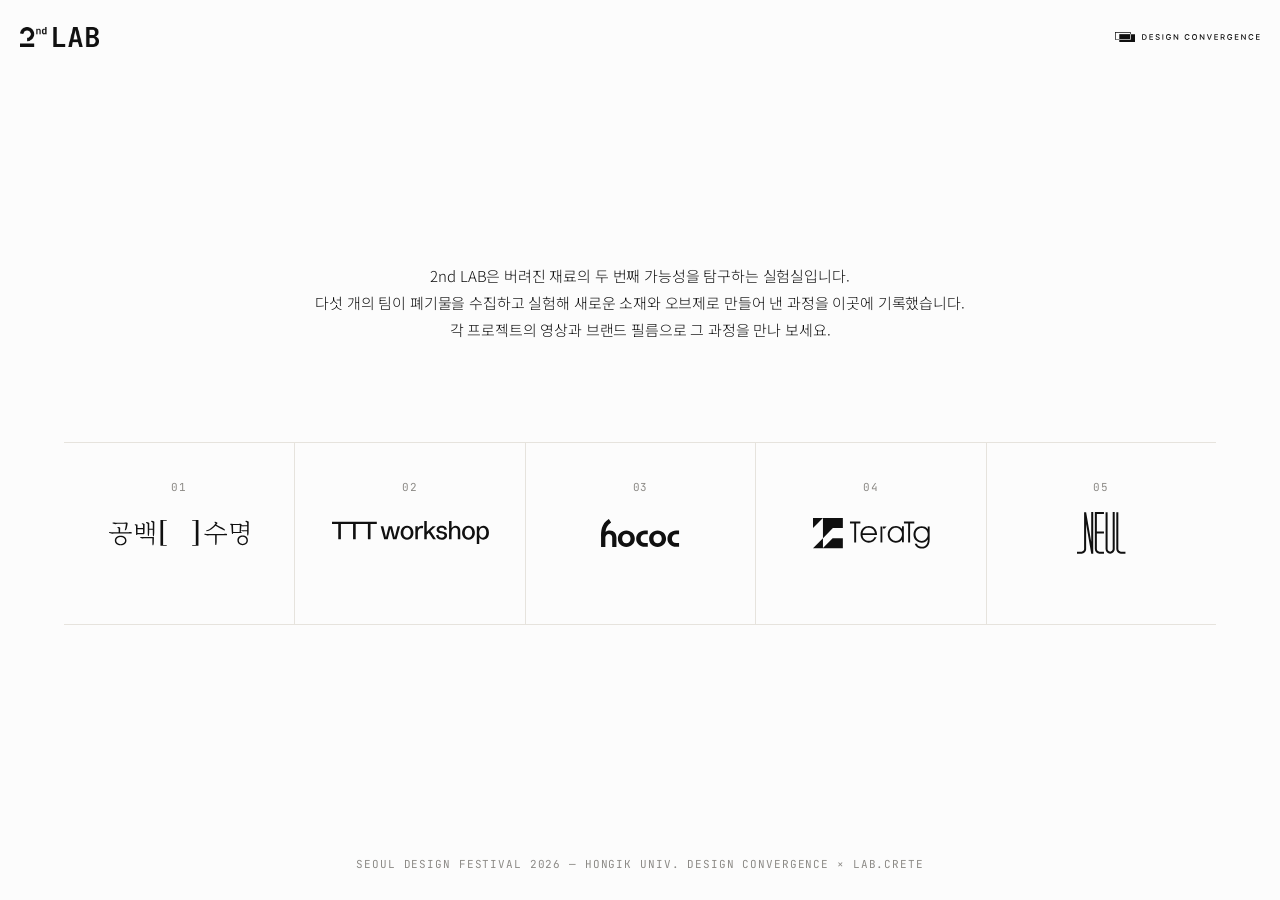
==== index.html @ 30dcb30b "Team 5 logo: scale down (tall mark looked oversized on home) Co-Authored-By: Claude Fable 5.2 <norep" ====
<!doctype html>
<html lang="ko">
<head>
<meta charset="utf-8">
<meta name="viewport" content="width=device-width, initial-scale=1, viewport-fit=cover">
<title>2nd LAB</title>
<meta name="description" content="2nd LAB은 버려진 재료의 두 번째 가능성을 탐구하는 실험실입니다. 다섯 개의 팀이 폐기물을 수집하고 실험해 새로운 소재와 오브제로 만들어 낸 과정을 이곳에 기록했습니다. 각 프로젝트의 영상과 브랜드 필름으로 그 과정을 만나 보세요.">
<meta name="theme-color" content="#FCFCFC">
<meta property="og:title" content="2nd LAB">
<meta property="og:description" content="2nd LAB은 버려진 재료의 두 번째 가능성을 탐구하는 실험실입니다. 다섯 개의 팀이 폐기물을 수집하고 실험해 새로운 소재와 오브제로 만들어 낸 과정을 이곳에 기록했습니다. 각 프로젝트의 영상과 브랜드 필름으로 그 과정을 만나 보세요.">
<meta property="og:image" content="https://2ndlab.kr/assets/og.png">
<meta property="og:image:width" content="1200">
<meta property="og:image:height" content="630">
<meta property="og:type" content="website">
<meta name="twitter:card" content="summary_large_image">
<link rel="icon" href="./assets/favicon.svg?v=4" type="image/svg+xml">
<link rel="stylesheet" href="./assets/fonts/fonts.css">
<link rel="stylesheet" href="./assets/site.css?v=20261111i">
</head>
<body data-root="./">
<header class="top rv" style="--i:0">
  <h1 class="mark" aria-label="2nd LAB"><img src="./assets/logo-2ndlab.png" alt="" width="948" height="239" decoding="async"></h1>
  <div class="dept" role="img" aria-label="홍익대학교 디자인컨버전스학부"><svg xmlns="http://www.w3.org/2000/svg" fill="currentColor" viewBox="0 0 244.84 16.93"><g transform="translate(-45.61 0)"><rect x="52.862" y="3.628" width="18.143" height="8.467"/> <polygon points="46.815,12.095 46.815,1.209 71.005,1.209 71.005,3.628 72.214,3.628 72.214,0 45.606,0 45.606,13.304 52.862,13.304 52.862,12.095 "/> <polygon points="72.214,13.304 52.862,13.304 52.862,16.933 79.471,16.933 79.471,3.628 72.214,3.628 "/> </g><g transform="translate(45.96 3.544) scale(1.59) translate(0 -29.70)"><path d="M0,35.795v-6.009h2.008c1.767,0,2.83,1.129,2.83,2.996c0,1.875-1.062,3.013-2.888,3.013H0z M1.9,34.999 c1.361,0,2.033-0.797,2.033-2.216c0-1.41-0.672-2.199-1.983-2.199H0.912v4.415H1.9z"/> <path d="M7.737,29.787h3.768v0.788H8.651v1.817h2.656v0.78H8.651v1.835h2.888v0.788H7.737V29.787z"/> <path d="M16.528,30.493c-0.739,0-1.204,0.373-1.204,0.887c0,0.573,0.622,0.788,1.096,0.905l0.581,0.157 c0.772,0.182,1.727,0.606,1.734,1.693c-0.009,1.013-0.813,1.759-2.232,1.759c-1.345,0-2.192-0.672-2.25-1.767h0.914 c0.058,0.656,0.631,0.97,1.336,0.97c0.764,0,1.32-0.391,1.327-0.979c-0.009-0.523-0.498-0.739-1.137-0.905l-0.714-0.191 c-0.963-0.265-1.568-0.755-1.568-1.594c0-1.037,0.93-1.727,2.141-1.727c1.22,0,2.075,0.697,2.1,1.668h-0.887 C17.707,30.816,17.217,30.493,16.528,30.493z"/> <path d="M22.498,35.795h-0.914v-6.009h0.914V35.795z"/> <path d="M28.086,30.542c-1.013,0-1.792,0.797-1.792,2.25s0.772,2.25,1.835,2.25c0.959,0,1.594-0.606,1.61-1.568 h-1.478v-0.755h2.365v0.68c0,1.518-1.046,2.481-2.506,2.481c-1.626,0-2.731-1.186-2.731-3.088c0-1.918,1.137-3.088,2.688-3.088 c1.303,0,2.299,0.813,2.506,1.983h-0.938C29.422,30.973,28.883,30.542,28.086,30.542z"/> <path d="M38.395,35.795h-0.838l-3.045-4.39h-0.05v4.39h-0.914v-6.009h0.847l3.045,4.399h0.058v-4.399h0.896 L38.395,35.795z"/> <path d="M47.952,30.542c-1.037,0-1.81,0.797-1.81,2.25c0,1.46,0.78,2.25,1.81,2.25 c0.755,0,1.394-0.423,1.552-1.186l0.921,0.009c-0.191,1.186-1.161,2.017-2.481,2.017c-1.568,0-2.706-1.17-2.706-3.088 c0-1.925,1.145-3.088,2.706-3.088c1.269,0,2.275,0.748,2.481,2.041h-0.921C49.356,30.973,48.716,30.542,47.952,30.542z"/> <path d="M55.798,35.878c-1.568,0-2.713-1.17-2.713-3.088c0-1.925,1.145-3.088,2.713-3.088 c1.552,0,2.706,1.161,2.706,3.088C58.504,34.708,57.349,35.878,55.798,35.878z M55.798,30.542c-1.037,0-1.81,0.788-1.81,2.25 c0,1.462,0.772,2.25,1.81,2.25c1.029,0,1.801-0.788,1.801-2.25C57.599,31.33,56.828,30.542,55.798,30.542z"/> <path d="M66.248,35.795H65.41l-3.045-4.39h-0.05v4.39h-0.914v-6.009h0.847l3.045,4.399h0.058v-4.399h0.896 C66.248,29.786,66.248,35.795,66.248,35.795z"/> <path d="M71.546,34.675h0.067l1.668-4.889h0.988l-2.167,6.009h-1.054l-2.158-6.009h0.988L71.546,34.675z"/> <path d="M76.901,29.787h3.768v0.788h-2.855v1.817h2.656v0.78h-2.656v1.835h2.888v0.788h-3.802V29.787z"/> <path d="M83.659,29.787H85.8c1.394,0,2.084,0.78,2.084,1.884c0,0.809-0.366,1.424-1.096,1.693l1.327,2.432h-1.037 l-1.22-2.266H85.8h-1.228v2.266h-0.914v-6.009H83.659z M85.709,32.741c0.887,0,1.253-0.391,1.253-1.071 c0-0.68-0.366-1.104-1.253-1.104h-1.137v2.174h1.137V32.741z"/> <path d="M93.265,30.542c-1.013,0-1.792,0.797-1.792,2.25s0.772,2.25,1.835,2.25c0.959,0,1.594-0.606,1.61-1.568 H93.44v-0.755h2.365v0.68c0,1.518-1.046,2.481-2.506,2.481c-1.626,0-2.731-1.186-2.731-3.088c0-1.918,1.137-3.088,2.688-3.088 c1.303,0,2.299,0.813,2.506,1.983h-0.938C94.601,30.973,94.06,30.542,93.265,30.542z"/> <path d="M98.727,29.787h3.768v0.788h-2.855v1.817h2.656v0.78h-2.656v1.835h2.888v0.788h-3.802V29.787z"/> <path d="M110.332,35.795h-0.838l-3.045-4.39h-0.05v4.39h-0.914v-6.009h0.847l3.045,4.399h0.058v-4.399h0.896 C110.332,29.786,110.332,35.795,110.332,35.795z"/> <path d="M115.945,30.542c-1.037,0-1.81,0.797-1.81,2.25c0,1.46,0.78,2.25,1.81,2.25 c0.755,0,1.394-0.423,1.552-1.186l0.921,0.009c-0.191,1.186-1.161,2.017-2.481,2.017c-1.568,0-2.706-1.17-2.706-3.088 c0-1.925,1.145-3.088,2.706-3.088c1.269,0,2.275,0.748,2.481,2.041h-0.921C117.347,30.973,116.708,30.542,115.945,30.542z"/> <path d="M121.275,29.787h3.768v0.788h-2.855v1.817h2.656v0.78h-2.656v1.835h2.888v0.788h-3.802V29.787z"/> </g></svg></div>
</header>
<main class="home">
  <p class="intro rv" style="--i:3"><span>2nd LAB은 버려진 재료의 두 번째 가능성을 탐구하는 실험실입니다.</span><span>다섯 개의 팀이 폐기물을 수집하고 실험해 새로운 소재와 오브제로 만들어 낸 과정을 이곳에 기록했습니다.</span><span>각 프로젝트의 영상과 브랜드 필름으로 그 과정을 만나 보세요.</span></p>
  <nav class="teams rv" style="--i:4" aria-label="조 선택">
    <a href="1/"><span class="no mono">01</span><span class="lg" style="--k:0.86" aria-hidden="true"><svg xmlns="http://www.w3.org/2000/svg" viewBox="0 0 6411.75 1183.54" fill="currentColor"><path d="M2360.81 1183.54L2360.81 -0.00L2648.69 -0.00L2648.69 34.00L2482.31 34.00L2482.31 1152.41L2648.69 1152.41L2648.69 1183.54Z"/><path d="M3816.19 1183.54L3816.19 1152.41L3982.58 1152.41L3982.58 34.00L3816.19 34.00L3816.19 -0.00L4104.08 -0.00L4104.08 1183.54Z"/><path d="M736.90 944.65C736.90 842.37 652.05 779.61 534.66 779.61C417.27 779.61 332.42 842.37 332.42 944.65C332.42 1045.77 417.27 1108.54 534.66 1108.54C652.05 1108.54 736.90 1045.77 736.90 944.65M268.50 944.65C268.50 814.48 374.27 727.30 534.66 727.30C695.06 727.30 800.83 814.48 800.83 944.65C800.83 1074.83 695.06 1162.00 534.66 1162.00C374.27 1162.00 268.50 1074.83 268.50 944.65M775.26 177.53L384.73 177.53C335.91 177.53 309.18 191.48 285.93 191.48C254.55 191.48 169.70 158.94 161.57 153.13C161.57 142.67 165.05 115.93 175.51 115.93C191.78 115.93 301.04 125.23 384.73 125.23L690.41 125.23C725.28 125.23 760.15 115.93 772.93 115.93C795.02 115.93 829.89 120.58 841.51 122.91C851.97 126.40 855.46 140.34 855.46 147.32C846.16 244.95 821.75 387.91 778.75 459.98C770.61 475.08 736.90 476.25 720.63 471.60C749.69 390.24 770.61 261.22 775.26 177.53M430.06 382.10L384.73 361.18C384.73 350.72 392.86 326.31 403.32 326.31C426.57 327.47 480.04 335.61 498.63 340.26C511.42 343.74 514.90 350.72 514.90 362.34C514.90 372.80 512.58 393.72 511.42 414.64L509.09 562.26L831.05 562.26C874.05 562.26 935.66 547.15 958.90 547.15C993.77 547.15 1033.29 551.79 1040.26 564.58C1048.40 575.04 1048.40 602.94 1040.26 614.56L244.09 614.56C212.70 614.56 148.78 628.51 137.16 628.51C113.91 628.51 23.25 599.45 0.01 587.83C0.01 565.74 4.65 548.31 16.28 548.31C36.04 548.31 122.05 562.26 244.09 562.26L442.84 562.26L442.84 408.83C442.84 392.56 440.52 386.75 430.06 382.10"/><path d="M1777.76 599.45L1777.76 193.81C1777.76 179.86 1771.95 174.05 1763.82 168.24L1697.57 127.56C1697.57 111.28 1712.67 91.52 1720.81 91.52C1738.25 91.52 1814.96 117.09 1833.55 125.23C1846.34 131.04 1849.83 135.69 1849.83 148.48C1849.83 158.94 1846.34 188.00 1846.34 200.78L1845.18 397.21L2009.06 397.21L2009.06 135.69C2009.06 121.75 2003.25 115.93 1995.11 110.12L1928.86 69.44C1928.86 53.17 1943.97 33.41 1952.11 33.41C1970.71 33.41 2047.42 58.98 2066.01 67.12C2078.80 72.93 2082.28 77.58 2082.28 90.36C2082.28 100.82 2078.80 129.88 2078.80 142.67L2076.48 576.20C2076.48 635.48 2067.18 715.68 2052.07 740.09L2020.68 740.09C2011.39 716.84 2009.06 657.56 2009.06 611.07L2009.06 447.19L1844.02 447.19L1844.02 564.58C1844.02 622.70 1834.71 704.06 1819.61 728.47L1789.39 728.47C1780.09 705.22 1777.76 645.94 1777.76 599.45M2059.04 867.94L2055.55 1045.77C2054.39 1081.80 2047.42 1139.92 2031.15 1159.68L2000.92 1159.68C1995.11 1144.57 1990.46 1117.83 1990.46 1074.83L1990.46 837.72L1655.72 837.72C1604.58 837.72 1572.04 848.18 1552.28 848.18C1539.49 848.18 1450.00 824.93 1431.40 814.48C1431.40 805.18 1439.53 776.12 1448.83 776.12C1462.78 776.12 1552.28 785.42 1655.72 785.42L1925.38 785.42C1957.92 785.42 1974.19 777.28 2003.25 777.28C2023.01 777.28 2036.96 778.44 2047.42 781.93C2059.04 785.42 2063.69 792.39 2063.69 809.83C2063.69 826.10 2059.04 848.18 2059.04 867.94M1561.57 419.30L1308.19 419.30L1308.19 601.77L1561.57 601.77ZM1561.57 601.77M1241.94 614.56L1238.46 268.19C1238.46 254.25 1234.97 251.92 1229.16 248.44C1214.05 241.46 1198.94 236.81 1178.02 229.84C1178.02 217.05 1189.64 196.13 1201.26 196.13C1216.37 196.13 1268.67 201.94 1287.27 205.43C1303.55 210.08 1310.52 214.73 1310.52 225.19C1310.52 232.17 1308.19 244.95 1308.19 257.73L1308.19 369.31L1561.57 369.31L1561.57 234.49C1561.57 220.54 1560.41 215.89 1553.44 211.24C1536.01 199.62 1516.25 189.16 1501.13 182.18C1501.13 169.40 1513.92 150.80 1525.54 150.80C1540.65 150.80 1589.47 161.26 1611.55 167.08C1628.99 171.72 1634.80 176.37 1634.80 186.83C1634.80 193.81 1632.48 206.59 1632.48 219.38L1628.99 601.77C1628.99 627.35 1615.04 644.78 1603.42 651.75L1304.71 651.75C1300.06 669.19 1288.43 685.46 1281.46 691.27L1251.24 691.27C1245.43 676.16 1241.94 650.59 1241.94 614.56"/><path d="M4888.95 263.54C4765.74 399.54 4607.67 498.33 4478.65 516.93C4462.38 514.60 4443.79 485.55 4453.09 484.38C4570.48 462.30 4765.74 317.01 4877.32 167.08C4890.11 149.64 4887.79 142.67 4875.00 134.53L4833.16 101.99C4836.64 92.69 4845.94 75.25 4852.92 75.25C4872.67 75.25 4947.06 104.31 4957.52 108.96C4984.26 124.07 4981.93 143.83 4959.85 174.05C4948.23 190.32 4935.44 206.59 4922.65 222.86L5095.84 313.53C5122.57 328.63 5180.69 346.07 5205.09 360.02C5238.80 378.61 5303.89 420.46 5319.00 443.70C5324.81 455.32 5307.38 478.57 5293.43 484.38C5152.79 407.67 5021.45 336.77 4888.95 263.54M4508.88 709.87C4485.63 709.87 4394.97 680.81 4371.72 669.19C4371.72 647.11 4376.37 629.67 4388.00 629.67C4407.76 629.67 4493.77 643.62 4615.81 643.62L5202.77 643.62C5245.77 643.62 5307.38 628.51 5330.62 628.51C5365.49 628.51 5405.01 633.16 5411.98 645.94C5420.12 656.40 5420.12 684.30 5411.98 695.92L4941.25 695.92L4940.09 984.17C4940.09 1043.45 4931.95 1124.81 4916.84 1148.06L4883.14 1148.06C4873.84 1125.97 4870.35 1059.72 4870.35 1014.39L4870.35 695.92L4615.81 695.92C4584.42 695.92 4520.50 709.87 4508.88 709.87"/><path d="M6308.31 933.03C6308.31 829.59 6231.60 764.50 6131.64 764.50C6031.68 764.50 5956.13 829.59 5956.13 933.03C5956.13 1035.31 6031.68 1099.24 6131.64 1099.24C6231.60 1099.24 6308.31 1035.31 6308.31 933.03M5891.04 933.03C5891.04 800.53 5986.35 712.19 6131.64 712.19C6276.93 712.19 6373.40 800.53 6373.40 933.03C6373.40 1065.53 6276.93 1153.87 6131.64 1153.87C5986.35 1153.87 5891.04 1065.53 5891.04 933.03M5991.00 549.47L6003.79 232.17L5689.97 232.17L5696.94 549.47ZM6075.85 271.68L6053.77 509.95L6047.96 548.31C6053.77 550.63 6078.17 556.44 6082.82 559.93C6086.31 563.42 6083.99 588.99 6080.50 600.61L5692.29 600.61C5688.81 614.56 5682.99 630.83 5674.86 641.29L5645.80 641.29C5638.82 622.70 5635.34 598.29 5633.01 548.31L5614.42 244.95C5613.25 232.17 5570.25 221.70 5559.79 214.73C5560.95 204.27 5570.25 175.21 5576.06 175.21C5603.96 175.21 5660.91 181.02 5691.13 181.02L5965.43 181.02C5985.19 181.02 6000.30 174.05 6010.76 174.05C6024.71 174.05 6052.60 176.37 6064.23 178.70C6079.34 179.86 6083.99 193.81 6082.82 206.59L6079.34 236.81C6095.61 237.97 6161.86 241.46 6211.84 239.14L6337.37 236.81L6337.37 136.85C6337.37 121.75 6331.56 115.93 6323.42 110.12L6257.17 69.44C6257.17 53.17 6272.28 33.41 6280.41 33.41C6300.17 33.41 6376.89 58.98 6395.48 67.12C6408.27 72.93 6411.75 77.58 6411.75 90.36C6411.75 100.82 6408.27 129.88 6408.27 142.67L6405.94 552.96C6405.94 612.24 6396.65 692.44 6381.54 716.84L6348.99 716.84C6339.69 693.60 6337.37 634.32 6337.37 587.83L6337.37 519.25L6211.84 521.58C6189.76 521.58 6161.86 527.39 6151.40 527.39C6129.32 527.39 6081.66 508.79 6065.39 497.17C6065.39 483.22 6068.88 469.27 6075.85 469.27C6081.66 469.27 6157.21 473.92 6211.84 471.60L6337.37 469.27L6337.37 286.79L6211.84 289.12C6189.76 289.12 6161.86 294.93 6151.40 294.93C6132.80 294.93 6096.77 283.30 6075.85 271.68"/></svg></span><span class="sr">1조</span><span class="tt">Empty [ ] Lifespan#001</span></a>
    <a href="2/"><span class="no mono">02</span><span class="lg" style="--k:0.77" aria-hidden="true"><svg xmlns="http://www.w3.org/2000/svg" viewBox="0 0 1519.45 223.57" fill="currentColor"><path d="M1459.59 66.01C1453.36 66.01 1447.60 67.70 1442.32 71.09C1437.12 74.41 1432.94 79.53 1429.78 86.47C1426.71 93.41 1425.17 102.32 1425.17 113.20C1425.17 129.37 1428.48 141.40 1435.11 149.28C1441.81 157.09 1449.89 160.99 1459.35 160.99C1469.45 160.99 1477.65 156.85 1483.96 148.57C1490.27 140.29 1493.42 128.50 1493.42 113.20C1493.42 98.30 1490.35 86.71 1484.20 78.43C1478.12 70.15 1469.92 66.01 1459.59 66.01M1466.92 46.73C1477.41 46.73 1486.60 49.45 1494.49 54.89C1502.37 60.33 1508.48 68.06 1512.82 78.07C1517.24 88.09 1519.45 99.96 1519.45 113.68C1519.45 127.48 1517.24 139.39 1512.82 149.40C1508.41 159.34 1502.25 166.99 1494.37 172.35C1486.48 177.71 1477.29 180.39 1466.81 180.39C1458.13 180.39 1449.81 178.26 1441.85 174.01C1435.17 170.44 1429.77 164.90 1425.64 157.39L1425.64 223.57L1401.98 223.57L1401.98 49.68L1424.70 49.68L1424.70 72.75C1428.42 64.16 1434.01 57.73 1441.49 53.47C1449.38 48.97 1457.86 46.73 1466.92 46.73"/><path d="M1321.30 161.23C1332.49 161.23 1341.33 156.97 1347.79 148.45C1354.26 139.86 1357.49 128.23 1357.49 113.56C1357.49 98.81 1354.26 87.18 1347.79 78.66C1341.33 70.15 1332.49 65.89 1321.30 65.89C1310.10 65.89 1301.27 70.15 1294.80 78.66C1288.33 87.18 1285.10 98.81 1285.10 113.56C1285.10 128.23 1288.33 139.86 1294.80 148.45C1301.27 156.97 1310.10 161.23 1321.30 161.23M1321.30 180.39C1309.07 180.39 1298.27 177.55 1288.88 171.88C1279.58 166.20 1272.32 158.35 1267.12 148.34C1261.91 138.32 1259.31 126.73 1259.31 113.56C1259.31 100.39 1261.91 88.80 1267.12 78.78C1272.32 68.77 1279.58 60.92 1288.88 55.24C1298.27 49.56 1309.07 46.73 1321.30 46.73C1333.52 46.73 1344.28 49.56 1353.59 55.24C1362.97 60.92 1370.27 68.77 1375.47 78.78C1380.68 88.80 1383.28 100.39 1383.28 113.56C1383.28 126.73 1380.68 138.32 1375.47 148.34C1370.27 158.35 1362.97 166.20 1353.59 171.88C1344.28 177.55 1333.52 180.39 1321.30 180.39"/><path d="M1157.58 70.33C1160.98 64.02 1165.67 58.75 1171.65 54.53C1178.99 49.33 1187.94 46.72 1198.50 46.72C1207.73 46.72 1215.54 48.81 1221.92 52.99C1228.39 57.17 1233.32 63.05 1236.71 70.62C1240.18 78.19 1241.92 87.22 1241.92 97.71L1241.92 177.43L1217.90 177.43L1217.90 99.95C1217.90 89.23 1216.05 80.91 1212.34 75.00C1208.64 69.00 1201.97 66.00 1192.35 66.00C1181.79 66.00 1173.35 69.83 1167.04 77.48C1160.73 85.13 1157.58 96.60 1157.58 111.90L1157.58 177.43L1133.56 177.43L1133.56 0.00L1157.58 0.00Z"/><path d="M1062.46 180.39C1053.08 180.39 1044.48 178.90 1036.67 175.90C1028.87 172.90 1022.36 168.37 1017.16 162.30C1012.03 156.14 1008.64 148.30 1006.98 138.75L1030.88 134.14C1031.67 143.37 1034.82 150.27 1040.34 154.84C1045.94 159.42 1053.08 161.70 1061.75 161.70C1070.43 161.70 1077.17 159.65 1081.98 155.55C1086.87 151.37 1089.31 146.37 1089.31 140.53C1089.31 135.48 1087.54 131.42 1083.99 128.35C1080.52 125.27 1075.20 123.10 1068.02 121.84L1053.59 119.12C1049.33 118.41 1044.84 117.38 1040.11 116.04C1035.45 114.62 1031.08 112.65 1026.98 110.13C1022.95 107.61 1019.64 104.25 1017.04 100.08C1014.52 95.89 1013.25 90.61 1013.25 84.22C1013.25 75.79 1015.46 68.85 1019.88 63.41C1024.29 57.88 1030.21 53.75 1037.62 50.99C1045.11 48.15 1053.31 46.73 1062.23 46.73C1071.45 46.73 1079.61 48.15 1086.71 50.99C1093.81 53.82 1099.60 57.93 1104.10 63.29C1108.67 68.57 1111.67 75.04 1113.09 82.69L1088.49 87.66C1087.93 83.24 1086.71 79.37 1084.82 76.06C1082.93 72.67 1080.17 70.03 1076.54 68.14C1072.91 66.24 1068.14 65.30 1062.23 65.30C1055.29 65.30 1049.37 66.76 1044.48 69.68C1039.67 72.51 1037.27 76.77 1037.27 82.45C1037.27 85.76 1038.17 88.60 1039.99 90.97C1041.88 93.25 1044.60 95.15 1048.15 96.64C1051.70 98.06 1056.07 99.33 1061.28 100.43L1076.30 103.50C1083.00 104.77 1089.20 106.74 1094.87 109.42C1100.63 112.02 1105.24 115.73 1108.71 120.54C1112.26 125.27 1114.04 131.54 1114.04 139.35C1114.04 147.94 1111.83 155.32 1107.41 161.47C1103.00 167.62 1096.92 172.31 1089.20 175.54C1081.47 178.78 1072.56 180.39 1062.46 180.39"/><path d="M893.42 177.43L893.42 0.00L917.44 0.00L917.44 104.69L974.57 49.68L1005.20 49.68L953.75 97.94L1006.51 177.43L978.71 177.43L936.83 114.27L917.44 132.37L917.44 177.43Z"/><path d="M869.63 46.73C871.92 46.73 874.20 46.92 876.49 47.32C878.78 47.71 880.95 48.38 883.00 49.33L880.27 71.21C875.78 69.79 871.32 69.08 866.91 69.08C863.91 69.08 860.36 69.67 856.26 70.86C852.24 71.96 848.34 74.13 844.55 77.36C840.77 80.60 837.57 85.37 834.97 91.68C832.45 97.91 831.19 106.11 831.19 116.28L831.19 177.44L807.17 177.44L807.17 49.68L830.00 49.68L830.00 72.10C833.83 64.02 839.23 57.84 846.21 53.59C853.78 49.01 861.58 46.73 869.63 46.73"/><path d="M726.49 161.23C737.69 161.23 746.52 156.97 752.99 148.45C759.45 139.86 762.69 128.23 762.69 113.56C762.69 98.81 759.45 87.18 752.99 78.66C746.52 70.15 737.69 65.89 726.49 65.89C715.29 65.89 706.46 70.15 699.99 78.66C693.53 87.18 690.29 98.81 690.29 113.56C690.29 128.23 693.53 139.86 699.99 148.45C706.46 156.97 715.29 161.23 726.49 161.23M726.49 180.39C714.27 180.39 703.46 177.55 694.08 171.88C684.77 166.20 677.52 158.35 672.31 148.34C667.11 138.32 664.51 126.73 664.51 113.56C664.51 100.39 667.11 88.80 672.31 78.78C677.52 68.77 684.77 60.92 694.08 55.24C703.46 49.56 714.27 46.73 726.49 46.73C738.71 46.73 749.48 49.56 758.78 55.24C768.17 60.92 775.46 68.77 780.67 78.78C785.87 88.80 788.48 100.39 788.48 113.56C788.48 126.73 785.87 138.32 780.67 148.34C775.46 158.35 768.17 166.20 758.78 171.88C749.48 177.55 738.71 180.39 726.49 180.39"/><path d="M522.59 157.44L549.53 49.68L580.87 49.68L607.98 157.02L634.10 49.68L658.83 49.68L624.52 177.43L590.81 177.43L565.08 71.66L539.24 177.43L505.52 177.43L471.22 49.68L496.53 49.68Z"/><path d="M433.80 7.09L433.80 28.27L372.88 28.27L372.88 177.43L347.45 177.43L347.45 28.27L229.50 28.27L229.50 177.43L204.07 177.43L204.07 28.27L86.11 28.27L86.11 177.43L60.68 177.43L60.68 28.27L0.00 28.27L0.00 7.09Z"/></svg></span><span class="sr">2조</span><span class="tt">Indoor Shade</span></a>
    <a href="3/"><span class="no mono">03</span><span class="lg" style="--k:0.93" aria-hidden="true"><svg xmlns="http://www.w3.org/2000/svg" viewBox="0 0 380.66 135.99" fill="currentColor"><path d="M123.60 118.45C111.01 118.45 103.21 108.55 103.21 95.95C103.21 83.37 111.01 73.47 123.60 73.47C136.20 73.47 143.99 83.37 143.99 95.95C143.99 108.55 136.20 118.45 123.60 118.45M123.60 55.94C99.92 55.94 82.38 73.62 82.38 95.95C82.38 118.45 99.92 135.98 123.60 135.98C147.29 135.98 164.83 118.45 164.83 95.95C164.83 73.47 147.29 55.94 123.60 55.94"/><path d="M214.49 74.40L228.11 74.40L228.11 56.13L214.49 56.13C189.81 56.13 171.53 73.62 171.53 95.95C171.53 118.45 189.81 135.79 214.49 135.79L228.11 135.79L228.11 117.51L214.49 117.51C201.37 117.51 193.24 108.14 193.24 95.95C193.24 83.78 201.37 74.40 214.49 74.40"/><path d="M367.04 74.40L380.66 74.40L380.66 56.13L367.04 56.13C342.36 56.13 324.08 73.62 324.08 95.95C324.08 118.45 342.36 135.79 367.04 135.79L380.66 135.79L380.66 117.51L367.04 117.51C353.92 117.51 345.79 108.14 345.79 95.95C345.79 83.78 353.92 74.40 367.04 74.40"/><path d="M275.96 118.45C263.37 118.45 255.58 108.55 255.58 95.95C255.58 83.37 263.37 73.47 275.96 73.47C288.56 73.47 296.35 83.37 296.35 95.95C296.35 108.55 288.56 118.45 275.96 118.45M275.96 55.94C252.28 55.94 234.74 73.62 234.74 95.95C234.74 118.45 252.28 135.98 275.96 135.98C299.65 135.98 317.19 118.45 317.19 95.95C317.19 73.47 299.65 55.94 275.96 55.94"/><path d="M75.22 90.25L75.22 135.99L54.68 135.99L54.68 90.25C54.68 80.97 47.19 73.46 37.89 73.46C33.65 73.46 29.72 75.02 26.74 77.59C23.13 80.69 21.21 85.32 21.24 90.08C21.25 91.62 21.25 93.16 21.25 94.68L21.25 135.99L0.33 135.99L0.33 89.13C0.18 60.20 0.00 24.20 38.18 0.00L49.36 17.66C30.41 29.66 24.17 45.20 22.15 62.36C28.26 57.85 35.58 55.93 42.39 55.93C64.43 55.93 75.22 71.37 75.22 90.25"/></svg></span><span class="sr">3조</span><span class="tt">호콕, 콕콕</span></a>
    <a href="4/"><span class="no mono">04</span><span class="lg" style="--k:1.02" aria-hidden="true"><svg xmlns="http://www.w3.org/2000/svg" viewBox="0 0 629.00 165.00" fill="currentColor"><path d="M199.42 29.40L222.21 29.40L222.21 132.00L232.63 132.00L232.63 29.40L255.42 29.40L255.42 19.00L199.42 19.00Z"/><path d="M267.38 82.21L267.44 81.77C268.75 72.90 272.40 65.73 278.27 60.47L278.29 60.49C284.18 55.25 291.45 52.60 299.91 52.60C309.00 52.60 316.48 55.08 322.16 59.95C327.81 64.82 331.74 72.16 333.86 81.75L333.96 82.21ZM333.17 56.23C324.94 47.33 314.60 43.00 301.58 43.00C288.56 43.00 277.53 47.27 269.13 55.70C260.82 64.02 256.42 75.16 256.42 87.88C256.42 100.60 260.78 110.95 269.40 119.75C278.00 128.54 288.66 133.00 301.11 133.00C310.47 133.00 318.86 130.45 325.98 125.42C332.62 120.75 337.94 114.08 341.83 105.59L342.46 104.21L330.68 104.21L330.40 104.75C327.57 110.40 323.59 114.90 318.58 118.14C313.32 121.51 307.33 123.22 300.79 123.22C291.53 123.22 283.69 120.28 277.53 114.45C271.32 108.61 267.85 100.88 267.16 91.49L267.12 91.08L345.42 91.08L345.42 90.10L345.40 90.08C345.28 76.27 341.18 64.88 333.17 56.23"/><path d="M479.97 87.87C479.82 97.53 476.51 105.94 470.12 112.83C463.50 119.99 455.92 123.46 446.97 123.46C438.01 123.46 429.91 120.07 423.41 113.38C416.73 106.49 413.61 98.64 413.61 88.66C413.61 78.67 416.92 69.82 423.45 62.91C429.99 56.01 438.01 52.52 447.30 52.52L447.30 52.54C455.87 52.54 463.54 56.03 470.08 62.94C476.64 69.82 479.97 78.00 479.97 87.23ZM479.99 59.56L479.97 59.58L479.27 58.60C475.67 53.60 471.09 49.69 465.66 47.02C460.23 44.35 454.15 43.00 447.63 43.00C434.93 43.00 424.20 47.36 415.73 55.97C407.28 64.56 403.00 75.41 403.00 88.21C403.00 101.00 407.21 111.54 415.48 120.09C423.76 128.66 434.25 133.00 446.69 133.00C453.35 133.00 459.68 131.59 465.48 128.78C471.27 125.98 475.92 122.07 479.29 117.17L479.99 116.13L479.99 130.72L490.00 130.72L490.00 44.88L479.99 44.88Z"/><path d="M546.42 19.00L490.42 19.00L490.42 29.40L513.20 29.40L513.20 132.00L523.64 132.00L523.64 29.40L546.42 29.40Z"/><path d="M608.92 113.57C602.35 120.43 594.66 123.91 586.08 123.91C576.96 123.91 569.08 120.43 562.66 113.61C556.22 106.78 552.97 98.18 552.97 88.10L552.97 87.71C553.04 78.13 556.32 69.94 562.72 63.37C569.10 56.81 577.18 53.34 586.10 53.34C595.01 53.34 602.62 56.89 609.10 63.89C615.56 70.88 618.83 79.42 618.83 89.29C618.83 98.53 615.50 106.68 608.92 113.57M618.97 60.91L618.27 59.95C614.25 54.49 609.57 50.44 604.36 47.86C599.17 45.29 592.88 44.00 585.70 44.00C573.37 44.00 562.92 48.31 554.58 56.81C546.12 65.43 542.00 75.79 542.00 88.49C542.00 101.18 546.27 111.99 554.72 120.51C563.17 129.04 573.94 133.35 586.70 133.35C593.04 133.35 598.91 131.90 604.14 129.06C609.39 126.19 614.15 121.90 618.27 116.28L618.97 115.32L618.97 118.80C618.97 129.76 615.95 138.63 609.98 145.20C603.99 151.80 595.95 155.13 586.08 155.13C579.75 155.13 574.31 153.71 569.90 150.88C565.71 148.21 562.70 144.48 560.96 139.82L560.73 139.18L548.67 139.18L549.06 140.44C551.27 147.60 555.62 153.45 561.96 157.84C568.87 162.60 577.24 165.00 586.88 165.00C599.95 165.00 610.35 160.79 617.78 152.46C625.21 144.11 629.00 132.35 629.00 117.49L629.00 46.03L618.97 46.03Z"/><path d="M364.00 132.00L374.00 132.00L374.00 46.00L364.00 46.00Z"/><path d="M377.00 46.00L377.00 56.00L387.00 56.00L397.00 46.00L387.00 46.00Z"/><path d="M53.67 108.67L107.33 54.33L161.00 54.33L161.00 0.00L53.67 0.00Z"/><path d="M0.00 54.33L53.67 0.00L0.00 0.00Z"/><path d="M53.67 161.33L53.67 108.67L0.00 163.00L52.00 163.00L53.67 163.00L106.00 163.00L161.00 163.00L161.00 109.00L106.00 109.00Z"/></svg></span><span class="sr">4조</span><span class="tt">TeraTg: TENO</span></a>
    <a href="5/"><span class="no mono">05</span><span class="lg" style="--k:1.39" aria-hidden="true"><svg xmlns="http://www.w3.org/2000/svg" viewBox="0 0 710.56 611.46" fill="currentColor"><path d="M291.36 544.41L291.36 314.03L395.45 314.03L395.45 284.40L291.36 284.40L291.36 29.63L395.45 29.63L395.45 0.00L261.74 0.00L261.74 2.37L261.74 544.56C261.74 581.51 291.69 611.46 328.64 611.46L395.64 611.46L395.64 581.84L328.79 581.84C308.12 581.84 291.36 565.08 291.36 544.41"/><path d="M523.48 544.51C523.48 565.12 506.76 581.84 486.15 581.84L486.15 581.84C465.53 581.84 448.82 565.12 448.82 544.51L448.82 2.37L419.20 2.37L419.20 544.51C419.20 581.49 449.17 611.46 486.15 611.46L486.15 611.46C523.12 611.46 553.10 581.49 553.10 544.51L553.10 0.00L523.48 0.00Z"/><path d="M643.70 581.84C623.03 581.84 606.28 565.08 606.28 544.41L606.28 2.37L576.65 2.37L576.65 544.56C576.65 581.51 606.61 611.46 643.56 611.46L710.56 611.46L710.56 581.84Z"/><path d="M238.19 0.00L208.56 0.00L208.56 437.57L133.91 2.37L104.28 2.37L104.28 544.41C104.28 565.08 87.52 581.84 66.85 581.84L-0.00 581.84L-0.00 611.46L67.00 611.46C103.95 611.46 133.91 581.51 133.91 544.56L133.91 175.07L208.56 610.27L208.56 610.87L208.66 610.87L208.76 611.46L238.39 611.46L238.19 610.27Z"/></svg></span><span class="sr">5조</span><span class="tt">NEUL : 늘</span></a>
  </nav>
</main>
<footer class="foot mono rv" style="--i:9">
  <span>Seoul Design Festival 2026 — Hongik Univ. Design Convergence × LAB.CRETE</span>
</footer>
<script src="./assets/site.js?v=20261111f" defer></script>
</body>
</html>
---- assets/fonts/fonts.css ----
/* JetBrains Mono · Noto Sans KR — SIL Open Font License 1.1, Google Fonts에서 받은 웹폰트(woff2, 글자 범위별 분할) */

@font-face {
  font-family: 'JetBrains Mono';
  font-style: normal;
  font-weight: 400;
  font-display: swap;
  src: url(JetBrainsMono-400-000.woff2) format('woff2');
  unicode-range: U+0460-052F, U+1C80-1C8A, U+20B4, U+2DE0-2DFF, U+A640-A69F, U+FE2E-FE2F;
}

@font-face {
  font-family: 'JetBrains Mono';
  font-style: normal;
  font-weight: 400;
  font-display: swap;
  src: url(JetBrainsMono-400-001.woff2) format('woff2');
  unicode-range: U+0301, U+0400-045F, U+0490-0491, U+04B0-04B1, U+2116;
}

@font-face {
  font-family: 'JetBrains Mono';
  font-style: normal;
  font-weight: 400;
  font-display: swap;
  src: url(JetBrainsMono-400-002.woff2) format('woff2');
  unicode-range: U+0370-0377, U+037A-037F, U+0384-038A, U+038C, U+038E-03A1, U+03A3-03FF;
}

@font-face {
  font-family: 'JetBrains Mono';
  font-style: normal;
  font-weight: 400;
  font-display: swap;
  src: url(JetBrainsMono-400-003.woff2) format('woff2');
  unicode-range: U+0102-0103, U+0110-0111, U+0128-0129, U+0168-0169, U+01A0-01A1, U+01AF-01B0, U+0300-0301, U+0303-0304, U+0308-0309, U+0323, U+0329, U+1EA0-1EF9, U+20AB;
}

@font-face {
  font-family: 'JetBrains Mono';
  font-style: normal;
  font-weight: 400;
  font-display: swap;
  src: url(JetBrainsMono-400-004.woff2) format('woff2');
  unicode-range: U+0100-02BA, U+02BD-02C5, U+02C7-02CC, U+02CE-02D7, U+02DD-02FF, U+0304, U+0308, U+0329, U+1D00-1DBF, U+1E00-1E9F, U+1EF2-1EFF, U+2020, U+20A0-20AB, U+20AD-20C4, U+2113, U+2C60-2C7F, U+A720-A7FF;
}

@font-face {
  font-family: 'JetBrains Mono';
  font-style: normal;
  font-weight: 400;
  font-display: swap;
  src: url(JetBrainsMono-400-005.woff2) format('woff2');
  unicode-range: U+0000-00FF, U+0131, U+0152-0153, U+02BB-02BC, U+02C6, U+02DA, U+02DC, U+0304, U+0308, U+0329, U+2000-206F, U+20AC, U+2122, U+2191, U+2193, U+2212, U+2215, U+FEFF, U+FFFD;
}
@font-face {
  font-family: 'Noto Sans KR';
  font-style: normal;
  font-weight: 300;
  font-display: swap;
  src: url(NotoSansKR-300-006.woff2) format('woff2');
  unicode-range: U+f9ca-fa0b, U+ff03-ff05, U+ff07, U+ff0a-ff0b, U+ff0d-ff19, U+ff1b, U+ff1d, U+ff20-ff5b, U+ff5d, U+ffe0-ffe3, U+ffe5-ffe6;
}
@font-face {
  font-family: 'Noto Sans KR';
  font-style: normal;
  font-weight: 300;
  font-display: swap;
  src: url(NotoSansKR-300-007.woff2) format('woff2');
  unicode-range: U+f92f-f980, U+f982-f9c9;
}
@font-face {
  font-family: 'Noto Sans KR';
  font-style: normal;
  font-weight: 300;
  font-display: swap;
  src: url(NotoSansKR-300-008.woff2) format('woff2');
  unicode-range: U+d723-d728, U+d72a-d733, U+d735-d748, U+d74a-d74f, U+d752-d753, U+d755-d757, U+d75a-d75f, U+d762-d764, U+d766-d768, U+d76a-d76b, U+d76d-d76f, U+d771-d787, U+d789-d78b, U+d78d-d78f, U+d791-d797, U+d79a, U+d79c, U+d79e-d7a3, U+f900-f909, U+f90b-f92e;
}
@font-face {
  font-family: 'Noto Sans KR';
  font-style: normal;
  font-weight: 300;
  font-display: swap;
  src: url(NotoSansKR-300-009.woff2) format('woff2');
  unicode-range: U+d679-d68b, U+d68e-d69e, U+d6a0, U+d6a2-d6a7, U+d6a9-d6c3, U+d6c6-d6c7, U+d6c9-d6cb, U+d6cd-d6d3, U+d6d5-d6d6, U+d6d8-d6e3, U+d6e5-d6e7, U+d6e9-d6fb, U+d6fd-d717, U+d719-d71f, U+d721-d722;
}
@font-face {
  font-family: 'Noto Sans KR';
  font-style: normal;
  font-weight: 300;
  font-display: swap;
  src: url(NotoSansKR-300-010.woff2) format('woff2');
  unicode-range: U+d5bc-d5c7, U+d5ca-d5cb, U+d5cd-d5cf, U+d5d1-d5d7, U+d5d9-d5da, U+d5dc, U+d5de-d5e3, U+d5e6-d5e7, U+d5e9-d5eb, U+d5ed-d5f6, U+d5f8, U+d5fa-d5ff, U+d602-d603, U+d605-d607, U+d609-d60f, U+d612-d613, U+d616-d61b, U+d61d-d637, U+d63a-d63b, U+d63d-d63f, U+d641-d647, U+d64a-d64c, U+d64e-d653, U+d656-d657, U+d659-d65b, U+d65d-d666, U+d668, U+d66a-d678;
}
@font-face {
  font-family: 'Noto Sans KR';
  font-style: normal;
  font-weight: 300;
  font-display: swap;
  src: url(NotoSansKR-300-011.woff2) format('woff2');
  unicode-range: U+d507, U+d509-d50b, U+d50d-d513, U+d515-d53b, U+d53e-d53f, U+d541-d543, U+d545-d54c, U+d54e, U+d550, U+d552-d557, U+d55a-d55b, U+d55d-d55f, U+d561-d564, U+d566-d567, U+d56a, U+d56c, U+d56e-d573, U+d576-d577, U+d579-d583, U+d585-d586, U+d58a-d5a4, U+d5a6-d5bb;
}
@font-face {
  font-family: 'Noto Sans KR';
  font-style: normal;
  font-weight: 300;
  font-display: swap;
  src: url(NotoSansKR-300-012.woff2) format('woff2');
  unicode-range: U+d464-d477, U+d47a-d47b, U+d47d-d47f, U+d481-d487, U+d489-d48a, U+d48c, U+d48e-d4e7, U+d4e9-d503, U+d505-d506;
}
@font-face {
  font-family: 'Noto Sans KR';
  font-style: normal;
  font-weight: 300;
  font-display: swap;
  src: url(NotoSansKR-300-013.woff2) format('woff2');
  unicode-range: U+d3bf-d3c7, U+d3ca-d3cf, U+d3d1-d3eb, U+d3ee-d3ef, U+d3f1-d3f3, U+d3f5-d3fb, U+d3fd-d400, U+d402-d45b, U+d45d-d463;
}
@font-face {
  font-family: 'Noto Sans KR';
  font-style: normal;
  font-weight: 300;
  font-display: swap;
  src: url(NotoSansKR-300-014.woff2) format('woff2');
  unicode-range: U+d2ff, U+d302-d304, U+d306-d30b, U+d30f, U+d311-d313, U+d315-d31b, U+d31e, U+d322-d324, U+d326-d327, U+d32a-d32b, U+d32d-d32f, U+d331-d337, U+d339-d33c, U+d33e-d37b, U+d37e-d37f, U+d381-d383, U+d385-d38b, U+d38e-d390, U+d392-d397, U+d39a-d39b, U+d39d-d39f, U+d3a1-d3a7, U+d3a9-d3aa, U+d3ac, U+d3ae-d3b3, U+d3b5-d3b7, U+d3b9-d3bb, U+d3bd-d3be;
}
@font-face {
  font-family: 'Noto Sans KR';
  font-style: normal;
  font-weight: 300;
  font-display: swap;
  src: url(NotoSansKR-300-015.woff2) format('woff2');
  unicode-range: U+d257-d27f, U+d281-d29b, U+d29d-d29f, U+d2a1-d2ab, U+d2ad-d2b7, U+d2ba-d2bb, U+d2bd-d2bf, U+d2c1-d2c7, U+d2c9-d2ef, U+d2f2-d2f3, U+d2f5-d2f7, U+d2f9-d2fe;
}
@font-face {
  font-family: 'Noto Sans KR';
  font-style: normal;
  font-weight: 300;
  font-display: swap;
  src: url(NotoSansKR-300-016.woff2) format('woff2');
  unicode-range: U+d1b4, U+d1b6-d1f3, U+d1f5-d22b, U+d22e-d22f, U+d231-d233, U+d235-d23b, U+d23d-d240, U+d242-d256;
}
@font-face {
  font-family: 'Noto Sans KR';
  font-style: normal;
  font-weight: 300;
  font-display: swap;
  src: url(NotoSansKR-300-017.woff2) format('woff2');
  unicode-range: U+d105-d12f, U+d132-d133, U+d135-d137, U+d139-d13f, U+d141-d142, U+d144, U+d146-d14b, U+d14e-d14f, U+d151-d153, U+d155-d15b, U+d15e-d187, U+d189-d19f, U+d1a2-d1a3, U+d1a5-d1a7, U+d1a9-d1af, U+d1b2-d1b3;
}
@font-face {
  font-family: 'Noto Sans KR';
  font-style: normal;
  font-weight: 300;
  font-display: swap;
  src: url(NotoSansKR-300-018.woff2) format('woff2');
  unicode-range: U+d04b-d04f, U+d051-d057, U+d059-d06b, U+d06d-d06f, U+d071-d073, U+d075-d07b, U+d07e-d0a3, U+d0a6-d0a7, U+d0a9-d0ab, U+d0ad-d0b3, U+d0b6, U+d0b8, U+d0ba-d0bf, U+d0c2-d0c3, U+d0c5-d0c7, U+d0c9-d0cf, U+d0d2, U+d0d6-d0db, U+d0de-d0df, U+d0e1-d0e3, U+d0e5-d0eb, U+d0ee-d0f0, U+d0f2-d104;
}
@font-face {
  font-family: 'Noto Sans KR';
  font-style: normal;
  font-weight: 300;
  font-display: swap;
  src: url(NotoSansKR-300-019.woff2) format('woff2');
  unicode-range: U+cfa2-cfc3, U+cfc5-cfdf, U+cfe2-cfe3, U+cfe5-cfe7, U+cfe9-cff4, U+cff6-cffb, U+cffd-cfff, U+d001-d003, U+d005-d017, U+d019-d033, U+d036-d037, U+d039-d03b, U+d03d-d04a;
}
@font-face {
  font-family: 'Noto Sans KR';
  font-style: normal;
  font-weight: 300;
  font-display: swap;
  src: url(NotoSansKR-300-020.woff2) format('woff2');
  unicode-range: U+cef0-cef3, U+cef6, U+cef9-ceff, U+cf01-cf03, U+cf05-cf07, U+cf09-cf0f, U+cf11-cf12, U+cf14-cf1b, U+cf1d-cf1f, U+cf21-cf2f, U+cf31-cf53, U+cf56-cf57, U+cf59-cf5b, U+cf5d-cf63, U+cf66, U+cf68, U+cf6a-cf6f, U+cf71-cf84, U+cf86-cf8b, U+cf8d-cfa1;
}
@font-face {
  font-family: 'Noto Sans KR';
  font-style: normal;
  font-weight: 300;
  font-display: swap;
  src: url(NotoSansKR-300-021.woff2) format('woff2');
  unicode-range: U+ce3c-ce57, U+ce5a-ce5b, U+ce5d-ce5f, U+ce61-ce67, U+ce6a, U+ce6c, U+ce6e-ce73, U+ce76-ce77, U+ce79-ce7b, U+ce7d-ce83, U+ce85-ce88, U+ce8a-ce8f, U+ce91-ce93, U+ce95-ce97, U+ce99-ce9f, U+cea2, U+cea4-ceab, U+cead-cee3, U+cee6-cee7, U+cee9-ceeb, U+ceed-ceef;
}
@font-face {
  font-family: 'Noto Sans KR';
  font-style: normal;
  font-weight: 300;
  font-display: swap;
  src: url(NotoSansKR-300-022.woff2) format('woff2');
  unicode-range: U+cd92-cd93, U+cd96-cd97, U+cd99-cd9b, U+cd9d-cda3, U+cda6-cda8, U+cdaa-cdaf, U+cdb1-cdc3, U+cdc5-cdcb, U+cdcd-cde7, U+cde9-ce03, U+ce05-ce1f, U+ce22-ce34, U+ce36-ce3b;
}
@font-face {
  font-family: 'Noto Sans KR';
  font-style: normal;
  font-weight: 300;
  font-display: swap;
  src: url(NotoSansKR-300-023.woff2) format('woff2');
  unicode-range: U+ccef-cd07, U+cd0a-cd0b, U+cd0d-cd1a, U+cd1c, U+cd1e-cd2b, U+cd2d-cd5b, U+cd5d-cd77, U+cd79-cd91;
}
@font-face {
  font-family: 'Noto Sans KR';
  font-style: normal;
  font-weight: 300;
  font-display: swap;
  src: url(NotoSansKR-300-024.woff2) format('woff2');
  unicode-range: U+cc3f-cc43, U+cc46-cc47, U+cc49-cc4b, U+cc4d-cc53, U+cc55-cc58, U+cc5a-cc5f, U+cc61-cc97, U+cc9a-cc9b, U+cc9d-cc9f, U+cca1-cca7, U+ccaa, U+ccac, U+ccae-ccb3, U+ccb6-ccb7, U+ccb9-ccbb, U+ccbd-cccf, U+ccd1-cce3, U+cce5-ccee;
}
@font-face {
  font-family: 'Noto Sans KR';
  font-style: normal;
  font-weight: 300;
  font-display: swap;
  src: url(NotoSansKR-300-025.woff2) format('woff2');
  unicode-range: U+cb91-cbd3, U+cbd5-cbe3, U+cbe5-cc0b, U+cc0e-cc0f, U+cc11-cc13, U+cc15-cc1b, U+cc1d-cc20, U+cc23-cc27, U+cc2a-cc2b, U+cc2d, U+cc2f, U+cc31-cc37, U+cc3a, U+cc3c;
}
@font-face {
  font-family: 'Noto Sans KR';
  font-style: normal;
  font-weight: 300;
  font-display: swap;
  src: url(NotoSansKR-300-026.woff2) format('woff2');
  unicode-range: U+caf4-cb47, U+cb4a-cb90;
}
@font-face {
  font-family: 'Noto Sans KR';
  font-style: normal;
  font-weight: 300;
  font-display: swap;
  src: url(NotoSansKR-300-027.woff2) format('woff2');
  unicode-range: U+ca4a-ca4b, U+ca4e-ca4f, U+ca51-ca53, U+ca55-ca5b, U+ca5d-ca60, U+ca62-ca83, U+ca85-cabb, U+cabe-cabf, U+cac1-cac3, U+cac5-cacb, U+cacd-cad0, U+cad2, U+cad4-cad8, U+cada-caf3;
}
@font-face {
  font-family: 'Noto Sans KR';
  font-style: normal;
  font-weight: 300;
  font-display: swap;
  src: url(NotoSansKR-300-028.woff2) format('woff2');
  unicode-range: U+c996-c997, U+c99a-c99c, U+c99e-c9bf, U+c9c2-c9c3, U+c9c5-c9c7, U+c9c9-c9cf, U+c9d2, U+c9d4, U+c9d7-c9d8, U+c9db, U+c9de-c9df, U+c9e1-c9e3, U+c9e5-c9e6, U+c9e8-c9eb, U+c9ee-c9f0, U+c9f2-c9f7, U+c9f9-ca0b, U+ca0d-ca28, U+ca2a-ca49;
}
@font-face {
  font-family: 'Noto Sans KR';
  font-style: normal;
  font-weight: 300;
  font-display: swap;
  src: url(NotoSansKR-300-029.woff2) format('woff2');
  unicode-range: U+c8e9-c8f4, U+c8f6-c8fb, U+c8fe-c8ff, U+c901-c903, U+c905-c90b, U+c90e-c910, U+c912-c917, U+c919-c92b, U+c92d-c94f, U+c951-c953, U+c955-c96b, U+c96d-c973, U+c975-c987, U+c98a-c98b, U+c98d-c98f, U+c991-c995;
}
@font-face {
  font-family: 'Noto Sans KR';
  font-style: normal;
  font-weight: 300;
  font-display: swap;
  src: url(NotoSansKR-300-030.woff2) format('woff2');
  unicode-range: U+c841-c84b, U+c84d-c86f, U+c872-c873, U+c875-c877, U+c879-c87f, U+c882-c884, U+c887-c88a, U+c88d-c8c3, U+c8c5-c8df, U+c8e1-c8e8;
}
@font-face {
  font-family: 'Noto Sans KR';
  font-style: normal;
  font-weight: 300;
  font-display: swap;
  src: url(NotoSansKR-300-031.woff2) format('woff2');
  unicode-range: U+c779-c77b, U+c77e-c782, U+c786, U+c78b, U+c78d, U+c78f, U+c792-c793, U+c795, U+c797, U+c799-c79f, U+c7a2, U+c7a7-c7ab, U+c7ae-c7bb, U+c7bd-c7c0, U+c7c2-c7c7, U+c7c9-c7dc, U+c7de-c7ff, U+c802-c803, U+c805-c807, U+c809, U+c80b-c80f, U+c812, U+c814, U+c817-c81b, U+c81e-c81f, U+c821-c823, U+c825-c82e, U+c830-c837, U+c839-c83b, U+c83d-c840;
}
@font-face {
  font-family: 'Noto Sans KR';
  font-style: normal;
  font-weight: 300;
  font-display: swap;
  src: url(NotoSansKR-300-032.woff2) format('woff2');
  unicode-range: U+c6bb-c6bf, U+c6c2, U+c6c4, U+c6c6-c6cb, U+c6ce-c6cf, U+c6d1-c6d3, U+c6d5-c6db, U+c6dd-c6df, U+c6e1-c6e7, U+c6e9-c6eb, U+c6ed-c6ef, U+c6f1-c6f8, U+c6fa-c703, U+c705-c707, U+c709-c70b, U+c70d-c716, U+c718, U+c71a-c71f, U+c722-c723, U+c725-c727, U+c729-c734, U+c736-c73b, U+c73e-c73f, U+c741-c743, U+c745-c74b, U+c74e-c750, U+c752-c757, U+c759-c773, U+c776-c777;
}
@font-face {
  font-family: 'Noto Sans KR';
  font-style: normal;
  font-weight: 300;
  font-display: swap;
  src: url(NotoSansKR-300-033.woff2) format('woff2');
  unicode-range: U+c5f5-c5fb, U+c5fe, U+c602-c605, U+c607, U+c609-c60f, U+c611-c61a, U+c61c-c623, U+c626-c627, U+c629-c62b, U+c62d, U+c62f-c632, U+c636, U+c638, U+c63a-c63f, U+c642-c643, U+c645-c647, U+c649-c652, U+c656-c65b, U+c65d-c65f, U+c661-c663, U+c665-c677, U+c679-c67b, U+c67d-c693, U+c696-c697, U+c699-c69b, U+c69d-c6a3, U+c6a6, U+c6a8, U+c6aa-c6af, U+c6b2-c6b3, U+c6b5-c6b7, U+c6b9-c6ba;
}
@font-face {
  font-family: 'Noto Sans KR';
  font-style: normal;
  font-weight: 300;
  font-display: swap;
  src: url(NotoSansKR-300-034.woff2) format('woff2');
  unicode-range: U+c517-c527, U+c52a-c52b, U+c52d-c52f, U+c531-c538, U+c53a, U+c53c, U+c53e-c543, U+c546-c547, U+c54b, U+c54d-c552, U+c556, U+c55a-c55b, U+c55d, U+c55f, U+c562-c563, U+c565-c567, U+c569-c56f, U+c572, U+c574, U+c576-c57b, U+c57e-c57f, U+c581-c583, U+c585-c586, U+c588-c58b, U+c58e, U+c590, U+c592-c596, U+c599-c5b3, U+c5b6-c5b7, U+c5ba, U+c5be-c5c3, U+c5ca-c5cb, U+c5cd, U+c5cf, U+c5d2-c5d3, U+c5d5-c5d7, U+c5d9-c5df, U+c5e1-c5e2, U+c5e4, U+c5e6-c5eb, U+c5ef, U+c5f1-c5f3;
}
@font-face {
  font-family: 'Noto Sans KR';
  font-style: normal;
  font-weight: 300;
  font-display: swap;
  src: url(NotoSansKR-300-035.woff2) format('woff2');
  unicode-range: U+c475-c4ef, U+c4f2-c4f3, U+c4f5-c4f7, U+c4f9-c4ff, U+c502-c50b, U+c50d-c516;
}
@font-face {
  font-family: 'Noto Sans KR';
  font-style: normal;
  font-weight: 300;
  font-display: swap;
  src: url(NotoSansKR-300-036.woff2) format('woff2');
  unicode-range: U+c3d0-c3d7, U+c3da-c3db, U+c3dd-c3de, U+c3e1-c3ec, U+c3ee-c3f3, U+c3f5-c42b, U+c42d-c463, U+c466-c474;
}
@font-face {
  font-family: 'Noto Sans KR';
  font-style: normal;
  font-weight: 300;
  font-display: swap;
  src: url(NotoSansKR-300-037.woff2) format('woff2');
  unicode-range: U+c32b-c367, U+c36a-c36b, U+c36d-c36f, U+c371-c377, U+c37a-c37b, U+c37e-c383, U+c385-c387, U+c389-c3cf;
}
@font-face {
  font-family: 'Noto Sans KR';
  font-style: normal;
  font-weight: 300;
  font-display: swap;
  src: url(NotoSansKR-300-038.woff2) format('woff2');
  unicode-range: U+c26a-c26b, U+c26d-c26f, U+c271-c273, U+c275-c27b, U+c27e-c287, U+c289-c28f, U+c291-c297, U+c299-c29a, U+c29c-c2a3, U+c2a5-c2a7, U+c2a9-c2ab, U+c2ad-c2b3, U+c2b6, U+c2b8, U+c2ba-c2bb, U+c2bd-c2db, U+c2de-c2df, U+c2e1-c2e2, U+c2e5-c2ea, U+c2ee, U+c2f0, U+c2f2-c2f5, U+c2f7, U+c2fa-c2fb, U+c2fd-c2ff, U+c301-c307, U+c309-c30c, U+c30e-c312, U+c315-c323, U+c325-c328, U+c32a;
}
@font-face {
  font-family: 'Noto Sans KR';
  font-style: normal;
  font-weight: 300;
  font-display: swap;
  src: url(NotoSansKR-300-039.woff2) format('woff2');
  unicode-range: U+c1bc-c1c3, U+c1c5-c1df, U+c1e1-c1fb, U+c1fd-c203, U+c205-c20c, U+c20e, U+c210-c217, U+c21a-c21b, U+c21d-c21e, U+c221-c227, U+c229-c22a, U+c22c, U+c22e, U+c230, U+c233-c24f, U+c251-c257, U+c259-c269;
}
@font-face {
  font-family: 'Noto Sans KR';
  font-style: normal;
  font-weight: 300;
  font-display: swap;
  src: url(NotoSansKR-300-040.woff2) format('woff2');
  unicode-range: U+c101-c11b, U+c11f, U+c121-c123, U+c125-c12b, U+c12e, U+c132-c137, U+c13a-c13b, U+c13d-c13f, U+c141-c147, U+c14a, U+c14c-c153, U+c155-c157, U+c159-c15b, U+c15d-c166, U+c169-c16f, U+c171-c177, U+c179-c18b, U+c18e-c18f, U+c191-c193, U+c195-c19b, U+c19d-c19e, U+c1a0, U+c1a2-c1a4, U+c1a6-c1bb;
}
@font-face {
  font-family: 'Noto Sans KR';
  font-style: normal;
  font-weight: 300;
  font-display: swap;
  src: url(NotoSansKR-300-041.woff2) format('woff2');
  unicode-range: U+c049-c057, U+c059-c05b, U+c05d-c05f, U+c061-c067, U+c069-c08f, U+c091-c0ab, U+c0ae-c0af, U+c0b1-c0b3, U+c0b5, U+c0b7-c0bb, U+c0be, U+c0c2-c0c7, U+c0ca-c0cb, U+c0cd-c0cf, U+c0d1-c0d7, U+c0d9-c0da, U+c0dc, U+c0de-c0e3, U+c0e5-c0eb, U+c0ed-c0f3, U+c0f6, U+c0f8, U+c0fa-c0ff;
}
@font-face {
  font-family: 'Noto Sans KR';
  font-style: normal;
  font-weight: 300;
  font-display: swap;
  src: url(NotoSansKR-300-042.woff2) format('woff2');
  unicode-range: U+bfa7-bfaf, U+bfb1-bfc4, U+bfc6-bfcb, U+bfce-bfcf, U+bfd1-bfd3, U+bfd5-bfdb, U+bfdd-c048;
}
@font-face {
  font-family: 'Noto Sans KR';
  font-style: normal;
  font-weight: 300;
  font-display: swap;
  src: url(NotoSansKR-300-043.woff2) format('woff2');
  unicode-range: U+bf07, U+bf09-bf3f, U+bf41-bf4f, U+bf52-bf54, U+bf56-bfa6;
}
@font-face {
  font-family: 'Noto Sans KR';
  font-style: normal;
  font-weight: 300;
  font-display: swap;
  src: url(NotoSansKR-300-044.woff2) format('woff2');
  unicode-range: U+be56, U+be58, U+be5c-be5f, U+be62-be63, U+be65-be67, U+be69-be74, U+be76-be7b, U+be7e-be7f, U+be81-be8e, U+be90, U+be92-bea7, U+bea9-becf, U+bed2-bed3, U+bed5-bed6, U+bed9-bee3, U+bee6-bf06;
}
@font-face {
  font-family: 'Noto Sans KR';
  font-style: normal;
  font-weight: 300;
  font-display: swap;
  src: url(NotoSansKR-300-045.woff2) format('woff2');
  unicode-range: U+bdb0-bdd3, U+bdd5-bdef, U+bdf1-be0b, U+be0d-be0f, U+be11-be13, U+be15-be43, U+be46-be47, U+be49-be4b, U+be4d-be53;
}
@font-face {
  font-family: 'Noto Sans KR';
  font-style: normal;
  font-weight: 300;
  font-display: swap;
  src: url(NotoSansKR-300-046.woff2) format('woff2');
  unicode-range: U+bd03, U+bd06, U+bd08, U+bd0a-bd0f, U+bd11-bd22, U+bd25-bd47, U+bd49-bd58, U+bd5a-bd7f, U+bd82-bd83, U+bd85-bd87, U+bd8a-bd8f, U+bd91-bd92, U+bd94, U+bd96-bd98, U+bd9a-bdaf;
}
@font-face {
  font-family: 'Noto Sans KR';
  font-style: normal;
  font-weight: 300;
  font-display: swap;
  src: url(NotoSansKR-300-047.woff2) format('woff2');
  unicode-range: U+bc4e-bc83, U+bc86-bc87, U+bc89-bc8b, U+bc8d-bc93, U+bc96, U+bc98, U+bc9b-bc9f, U+bca2-bca3, U+bca5-bca7, U+bca9-bcb2, U+bcb4-bcbb, U+bcbe-bcbf, U+bcc1-bcc3, U+bcc5-bccc, U+bcce-bcd0, U+bcd2-bcd4, U+bcd6-bcf3, U+bcf7, U+bcf9-bcfb, U+bcfd-bd02;
}
@font-face {
  font-family: 'Noto Sans KR';
  font-style: normal;
  font-weight: 300;
  font-display: swap;
  src: url(NotoSansKR-300-048.woff2) format('woff2');
  unicode-range: U+bb90-bba3, U+bba5-bbab, U+bbad-bbbf, U+bbc1-bbf7, U+bbfa-bbfb, U+bbfd-bbfe, U+bc01-bc07, U+bc09-bc0a, U+bc0e, U+bc10, U+bc12-bc13, U+bc17, U+bc19-bc1a, U+bc1e, U+bc20-bc23, U+bc26, U+bc28, U+bc2a-bc2c, U+bc2e-bc2f, U+bc32-bc33, U+bc35-bc37, U+bc39-bc3f, U+bc41-bc42, U+bc44, U+bc46-bc48, U+bc4a-bc4d;
}
@font-face {
  font-family: 'Noto Sans KR';
  font-style: normal;
  font-weight: 300;
  font-display: swap;
  src: url(NotoSansKR-300-049.woff2) format('woff2');
  unicode-range: U+bae6-bafb, U+bafd-bb17, U+bb19-bb33, U+bb37, U+bb39-bb3a, U+bb3d-bb43, U+bb45-bb46, U+bb48, U+bb4a-bb4f, U+bb51-bb53, U+bb55-bb57, U+bb59-bb62, U+bb64-bb8f;
}
@font-face {
  font-family: 'Noto Sans KR';
  font-style: normal;
  font-weight: 300;
  font-display: swap;
  src: url(NotoSansKR-300-050.woff2) format('woff2');
  unicode-range: U+ba30-ba37, U+ba3a-ba3b, U+ba3d-ba3f, U+ba41-ba47, U+ba49-ba4a, U+ba4c, U+ba4e-ba53, U+ba56-ba57, U+ba59-ba5b, U+ba5d-ba63, U+ba65-ba66, U+ba68-ba6f, U+ba71-ba73, U+ba75-ba77, U+ba79-ba84, U+ba86, U+ba88-baa7, U+baaa, U+baad-baaf, U+bab1-bab7, U+baba, U+babc, U+babe-bae5;
}
@font-face {
  font-family: 'Noto Sans KR';
  font-style: normal;
  font-weight: 300;
  font-display: swap;
  src: url(NotoSansKR-300-051.woff2) format('woff2');
  unicode-range: U+b96e-b973, U+b976-b977, U+b979-b97b, U+b97d-b983, U+b986, U+b988, U+b98a-b98d, U+b98f-b9ab, U+b9ae-b9af, U+b9b1-b9b3, U+b9b5-b9bb, U+b9be, U+b9c0, U+b9c2-b9c7, U+b9ca-b9cb, U+b9cd, U+b9d2-b9d7, U+b9da, U+b9dc, U+b9df-b9e0, U+b9e2, U+b9e6-b9e7, U+b9e9-b9f3, U+b9f6, U+b9f8, U+b9fb-ba2f;
}
@font-face {
  font-family: 'Noto Sans KR';
  font-style: normal;
  font-weight: 300;
  font-display: swap;
  src: url(NotoSansKR-300-052.woff2) format('woff2');
  unicode-range: U+b8bf-b8cb, U+b8cd-b8e0, U+b8e2-b8e7, U+b8ea-b8eb, U+b8ed-b8ef, U+b8f1-b8f7, U+b8fa, U+b8fc, U+b8fe-b903, U+b905-b917, U+b919-b91f, U+b921-b93b, U+b93d-b957, U+b95a-b95b, U+b95d-b95f, U+b961-b967, U+b969-b96c;
}
@font-face {
  font-family: 'Noto Sans KR';
  font-style: normal;
  font-weight: 300;
  font-display: swap;
  src: url(NotoSansKR-300-053.woff2) format('woff2');
  unicode-range: U+b80d-b80f, U+b811-b817, U+b81a, U+b81c-b823, U+b826-b827, U+b829-b82b, U+b82d-b833, U+b836, U+b83a-b83f, U+b841-b85b, U+b85e-b85f, U+b861-b863, U+b865-b86b, U+b86e, U+b870, U+b872-b8af, U+b8b1-b8be;
}
@font-face {
  font-family: 'Noto Sans KR';
  font-style: normal;
  font-weight: 300;
  font-display: swap;
  src: url(NotoSansKR-300-054.woff2) format('woff2');
  unicode-range: U+b74d-b75f, U+b761-b763, U+b765-b774, U+b776-b77b, U+b77e-b77f, U+b781-b783, U+b785-b78b, U+b78e, U+b792-b796, U+b79a-b79b, U+b79d-b7a7, U+b7aa, U+b7ae-b7b3, U+b7b6-b7c8, U+b7ca-b7eb, U+b7ee-b7ef, U+b7f1-b7f3, U+b7f5-b7fb, U+b7fe, U+b802-b806, U+b80a-b80b;
}
@font-face {
  font-family: 'Noto Sans KR';
  font-style: normal;
  font-weight: 300;
  font-display: swap;
  src: url(NotoSansKR-300-055.woff2) format('woff2');
  unicode-range: U+b6a7-b6aa, U+b6ac-b6b0, U+b6b2-b6ef, U+b6f1-b727, U+b72a-b72b, U+b72d-b72e, U+b731-b737, U+b739-b73a, U+b73c-b743, U+b745-b74c;
}
@font-face {
  font-family: 'Noto Sans KR';
  font-style: normal;
  font-weight: 300;
  font-display: swap;
  src: url(NotoSansKR-300-056.woff2) format('woff2');
  unicode-range: U+b605-b60f, U+b612-b617, U+b619-b624, U+b626-b69b, U+b69e-b6a3, U+b6a5-b6a6;
}
@font-face {
  font-family: 'Noto Sans KR';
  font-style: normal;
  font-weight: 300;
  font-display: swap;
  src: url(NotoSansKR-300-057.woff2) format('woff2');
  unicode-range: U+b55f, U+b562-b583, U+b585-b59f, U+b5a2-b5a3, U+b5a5-b5a7, U+b5a9-b5b2, U+b5b5-b5ba, U+b5bd-b604;
}
@font-face {
  font-family: 'Noto Sans KR';
  font-style: normal;
  font-weight: 300;
  font-display: swap;
  src: url(NotoSansKR-300-058.woff2) format('woff2');
  unicode-range: U+b4a5-b4b6, U+b4b8-b4bf, U+b4c1-b4c7, U+b4c9-b4db, U+b4de-b4df, U+b4e1-b4e2, U+b4e5-b4eb, U+b4ee, U+b4f0, U+b4f2-b513, U+b516-b517, U+b519-b51a, U+b51d-b523, U+b526, U+b528, U+b52b-b52f, U+b532-b533, U+b535-b537, U+b539-b53f, U+b541-b544, U+b546-b54b, U+b54d-b54f, U+b551-b55b, U+b55d-b55e;
}
@font-face {
  font-family: 'Noto Sans KR';
  font-style: normal;
  font-weight: 300;
  font-display: swap;
  src: url(NotoSansKR-300-059.woff2) format('woff2');
  unicode-range: U+b3f8-b3fb, U+b3fd-b40f, U+b411-b417, U+b419-b41b, U+b41d-b41f, U+b421-b427, U+b42a-b42b, U+b42d-b44f, U+b452-b453, U+b455-b457, U+b459-b45f, U+b462-b464, U+b466-b46b, U+b46d-b47f, U+b481-b4a3;
}
@font-face {
  font-family: 'Noto Sans KR';
  font-style: normal;
  font-weight: 300;
  font-display: swap;
  src: url(NotoSansKR-300-060.woff2) format('woff2');
  unicode-range: U+b342-b353, U+b356-b357, U+b359-b35b, U+b35d-b35e, U+b360-b363, U+b366, U+b368, U+b36a-b36d, U+b36f, U+b372-b373, U+b375-b377, U+b379-b37f, U+b381-b382, U+b384, U+b386-b38b, U+b38d-b3c3, U+b3c6-b3c7, U+b3c9-b3ca, U+b3cd-b3d3, U+b3d6, U+b3d8, U+b3da-b3f7;
}
@font-face {
  font-family: 'Noto Sans KR';
  font-style: normal;
  font-weight: 300;
  font-display: swap;
  src: url(NotoSansKR-300-061.woff2) format('woff2');
  unicode-range: U+b27c-b283, U+b285-b28f, U+b292-b293, U+b295-b297, U+b29a-b29f, U+b2a1-b2a4, U+b2a7-b2a9, U+b2ab, U+b2ad-b2c7, U+b2ca-b2cb, U+b2cd-b2cf, U+b2d1-b2d7, U+b2da, U+b2dc, U+b2de-b2e3, U+b2e7, U+b2e9-b2ea, U+b2ef-b2f3, U+b2f6, U+b2f8, U+b2fa-b2fb, U+b2fd-b2fe, U+b302-b303, U+b305-b307, U+b309-b30f, U+b312, U+b316-b31b, U+b31d-b341;
}
@font-face {
  font-family: 'Noto Sans KR';
  font-style: normal;
  font-weight: 300;
  font-display: swap;
  src: url(NotoSansKR-300-062.woff2) format('woff2');
  unicode-range: U+b1d6-b1e7, U+b1e9-b1fc, U+b1fe-b203, U+b206-b207, U+b209-b20b, U+b20d-b213, U+b216-b21f, U+b221-b257, U+b259-b273, U+b275-b27b;
}
@font-face {
  font-family: 'Noto Sans KR';
  font-style: normal;
  font-weight: 300;
  font-display: swap;
  src: url(NotoSansKR-300-063.woff2) format('woff2');
  unicode-range: U+b120-b122, U+b126-b127, U+b129-b12b, U+b12d-b133, U+b136, U+b138, U+b13a-b13f, U+b142-b143, U+b145-b14f, U+b151-b153, U+b156-b157, U+b159-b177, U+b17a-b17b, U+b17d-b17f, U+b181-b187, U+b189-b18c, U+b18e-b191, U+b195-b1a7, U+b1a9-b1cb, U+b1cd-b1d5;
}
@font-face {
  font-family: 'Noto Sans KR';
  font-style: normal;
  font-weight: 300;
  font-display: swap;
  src: url(NotoSansKR-300-064.woff2) format('woff2');
  unicode-range: U+b05f-b07b, U+b07e-b07f, U+b081-b083, U+b085-b08b, U+b08d-b097, U+b09b, U+b09d-b09f, U+b0a2-b0a7, U+b0aa, U+b0b0, U+b0b2, U+b0b6-b0b7, U+b0b9-b0bb, U+b0bd-b0c3, U+b0c6-b0c7, U+b0ca-b0cf, U+b0d1-b0df, U+b0e1-b0e4, U+b0e6-b107, U+b10a-b10b, U+b10d-b10f, U+b111-b112, U+b114-b117, U+b119-b11a, U+b11c-b11f;
}
@font-face {
  font-family: 'Noto Sans KR';
  font-style: normal;
  font-weight: 300;
  font-display: swap;
  src: url(NotoSansKR-300-065.woff2) format('woff2');
  unicode-range: U+afac-afb7, U+afba-afbb, U+afbd-afbf, U+afc1-afc6, U+afca-afcc, U+afce-afd3, U+afd5-afe7, U+afe9-afef, U+aff1-b00b, U+b00d-b00f, U+b011-b013, U+b015-b01b, U+b01d-b027, U+b029-b043, U+b045-b047, U+b049, U+b04b, U+b04d-b052, U+b055-b056, U+b058-b05c, U+b05e;
}
@font-face {
  font-family: 'Noto Sans KR';
  font-style: normal;
  font-weight: 300;
  font-display: swap;
  src: url(NotoSansKR-300-066.woff2) format('woff2');
  unicode-range: U+af03-af07, U+af09-af2b, U+af2e-af33, U+af35-af3b, U+af3e-af40, U+af44-af47, U+af4a-af5c, U+af5e-af63, U+af65-af7f, U+af81-afab;
}
@font-face {
  font-family: 'Noto Sans KR';
  font-style: normal;
  font-weight: 300;
  font-display: swap;
  src: url(NotoSansKR-300-067.woff2) format('woff2');
  unicode-range: U+ae56-ae5b, U+ae5e-ae60, U+ae62-ae64, U+ae66-ae67, U+ae69-ae6b, U+ae6d-ae83, U+ae85-aebb, U+aebf, U+aec1-aec3, U+aec5-aecb, U+aece, U+aed0, U+aed2-aed7, U+aed9-aef3, U+aef5-af02;
}
@font-face {
  font-family: 'Noto Sans KR';
  font-style: normal;
  font-weight: 300;
  font-display: swap;
  src: url(NotoSansKR-300-068.woff2) format('woff2');
  unicode-range: U+ad9c-ada3, U+ada5-adbf, U+adc1-adc3, U+adc5-adc7, U+adc9-add2, U+add4-addb, U+addd-addf, U+ade1-ade3, U+ade5-adf7, U+adfa-adfb, U+adfd-adff, U+ae02-ae07, U+ae0a, U+ae0c, U+ae0e-ae13, U+ae15-ae2f, U+ae31-ae33, U+ae35-ae37, U+ae39-ae3f, U+ae42, U+ae44, U+ae46-ae49, U+ae4b, U+ae4f, U+ae51-ae53, U+ae55;
}
@font-face {
  font-family: 'Noto Sans KR';
  font-style: normal;
  font-weight: 300;
  font-display: swap;
  src: url(NotoSansKR-300-069.woff2) format('woff2');
  unicode-range: U+ace2-ace3, U+ace5-ace6, U+ace9-acef, U+acf2, U+acf4, U+acf7-acfb, U+acfe-acff, U+ad01-ad03, U+ad05-ad0b, U+ad0d-ad10, U+ad12-ad1b, U+ad1d-ad33, U+ad35-ad48, U+ad4a-ad4f, U+ad51-ad6b, U+ad6e-ad6f, U+ad71-ad72, U+ad77-ad7c, U+ad7e, U+ad80, U+ad82-ad87, U+ad89-ad8b, U+ad8d-ad8f, U+ad91-ad9b;
}
@font-face {
  font-family: 'Noto Sans KR';
  font-style: normal;
  font-weight: 300;
  font-display: swap;
  src: url(NotoSansKR-300-070.woff2) format('woff2');
  unicode-range: U+ac25-ac2c, U+ac2e, U+ac30, U+ac32-ac37, U+ac39-ac3f, U+ac41-ac4c, U+ac4e-ac6f, U+ac72-ac73, U+ac75-ac76, U+ac79-ac7f, U+ac82, U+ac84-ac88, U+ac8a-ac8b, U+ac8d-ac8f, U+ac91-ac93, U+ac95-ac9b, U+ac9d-ac9e, U+aca1-aca7, U+acab, U+acad-acaf, U+acb1-acb7, U+acba-acbb, U+acbe-acc0, U+acc2-acc3, U+acc5-acdf;
}
@font-face {
  font-family: 'Noto Sans KR';
  font-style: normal;
  font-weight: 300;
  font-display: swap;
  src: url(NotoSansKR-300-071.woff2) format('woff2');
  unicode-range: U+99df, U+99ed, U+99f1, U+99ff, U+9a01, U+9a08, U+9a0e-9a0f, U+9a19, U+9a2b, U+9a30, U+9a36-9a37, U+9a40, U+9a43, U+9a45, U+9a4d, U+9a55, U+9a57, U+9a5a-9a5b, U+9a5f, U+9a62, U+9a65, U+9a69-9a6a, U+9aa8, U+9ab8, U+9ad3, U+9ae5, U+9aee, U+9b1a, U+9b27, U+9b2a, U+9b31, U+9b3c, U+9b41-9b45, U+9b4f, U+9b54, U+9b5a, U+9b6f, U+9b8e, U+9b91, U+9b9f, U+9bab, U+9bae, U+9bc9, U+9bd6, U+9be4, U+9be8, U+9c0d, U+9c10, U+9c12, U+9c15, U+9c25, U+9c32, U+9c3b, U+9c47, U+9c49, U+9c57, U+9ce5, U+9ce7, U+9ce9, U+9cf3-9cf4, U+9cf6, U+9d09, U+9d1b, U+9d26, U+9d28, U+9d3b, U+9d51, U+9d5d, U+9d60-9d61, U+9d6c, U+9d72, U+9da9, U+9daf, U+9db4, U+9dc4, U+9dd7, U+9df2, U+9df8-9dfa, U+9e1a, U+9e1e, U+9e75, U+9e79, U+9e7d, U+9e7f, U+9e92-9e93, U+9e97, U+9e9d, U+9e9f, U+9ea5, U+9eb4-9eb5, U+9ebb, U+9ebe, U+9ec3, U+9ecd-9ece, U+9ed4, U+9ed8, U+9edb-9edc, U+9ede, U+9ee8, U+9ef4, U+9f07-9f08, U+9f0e, U+9f13, U+9f20, U+9f3b, U+9f4a-9f4b, U+9f4e, U+9f52, U+9f5f, U+9f61, U+9f67, U+9f6a, U+9f6c, U+9f77, U+9f8d, U+9f90, U+9f95, U+9f9c, U+ac02-ac03, U+ac05-ac06, U+ac09-ac0f, U+ac17-ac18, U+ac1b, U+ac1e-ac1f, U+ac21-ac23;
}
@font-face {
  font-family: 'Noto Sans KR';
  font-style: normal;
  font-weight: 300;
  font-display: swap;
  src: url(NotoSansKR-300-072.woff2) format('woff2');
  unicode-range: U+96a7-96a8, U+96aa, U+96b1, U+96b7, U+96bb, U+96c0-96c1, U+96c4-96c5, U+96c7, U+96c9, U+96cb-96ce, U+96d5-96d6, U+96d9, U+96db-96dc, U+96e2-96e3, U+96e8-96ea, U+96ef-96f0, U+96f2, U+96f6-96f7, U+96f9, U+96fb, U+9700, U+9706-9707, U+9711, U+9713, U+9716, U+9719, U+971c, U+971e, U+9727, U+9730, U+9732, U+9739, U+973d, U+9742, U+9744, U+9748, U+9756, U+975c, U+9761, U+9769, U+976d, U+9774, U+9777, U+977a, U+978b, U+978d, U+978f, U+97a0, U+97a8, U+97ab, U+97ad, U+97c6, U+97cb, U+97dc, U+97f6, U+97fb, U+97ff-9803, U+9805-9806, U+9808, U+980a, U+980c, U+9810-9813, U+9817-9818, U+982d, U+9830, U+9838-9839, U+983b, U+9846, U+984c-984e, U+9854, U+9858, U+985a, U+985e, U+9865, U+9867, U+986b, U+986f, U+98af, U+98b1, U+98c4, U+98c7, U+98db-98dc, U+98e1-98e2, U+98ed-98ef, U+98f4, U+98fc-98fe, U+9903, U+9909-990a, U+990c, U+9910, U+9913, U+9918, U+991e, U+9920, U+9928, U+9945, U+9949, U+994b-994d, U+9951-9952, U+9954, U+9957, U+9996, U+999d, U+99a5, U+99a8, U+99ac-99ae, U+99b1, U+99b3-99b4, U+99b9, U+99c1, U+99d0-99d2, U+99d5, U+99d9, U+99dd;
}
@font-face {
  font-family: 'Noto Sans KR';
  font-style: normal;
  font-weight: 300;
  font-display: swap;
  src: url(NotoSansKR-300-073.woff2) format('woff2');
  unicode-range: U+920d, U+9210-9212, U+9217, U+921e, U+9234, U+923a, U+923f-9240, U+9245, U+9249, U+9257, U+925b, U+925e, U+9262, U+9264-9266, U+9283, U+9285, U+9291, U+9293, U+9296, U+9298, U+929c, U+92b3, U+92b6-92b7, U+92b9, U+92cc, U+92cf, U+92d2, U+92e4, U+92ea, U+92f8, U+92fc, U+9304, U+9310, U+9318, U+931a, U+931e-9322, U+9324, U+9326, U+9328, U+932b, U+932e-932f, U+9348, U+934a-934b, U+934d, U+9354, U+935b, U+936e, U+9375, U+937c, U+937e, U+938c, U+9394, U+9396, U+939a, U+93a3, U+93a7, U+93ac-93ad, U+93b0, U+93c3, U+93d1, U+93de, U+93e1, U+93e4, U+93f6, U+9404, U+9418, U+9425, U+942b, U+9435, U+9438, U+9444, U+9451-9452, U+945b, U+947d, U+947f, U+9583, U+9589, U+958f, U+9591-9592, U+9594, U+9598, U+95a3-95a5, U+95a8, U+95ad, U+95b1, U+95bb-95bc, U+95c7, U+95ca, U+95d4-95d6, U+95dc, U+95e1-95e2, U+961c, U+9621, U+962a, U+962e, U+9632, U+963b, U+963f-9640, U+9642, U+9644, U+964b-964d, U+9650, U+965b-965f, U+9662-9664, U+966a, U+9670, U+9673, U+9675-9678, U+967d, U+9685-9686, U+968a-968b, U+968d-968e, U+9694-9695, U+9698-9699, U+969b-969c, U+96a3;
}
@font-face {
  font-family: 'Noto Sans KR';
  font-style: normal;
  font-weight: 300;
  font-display: swap;
  src: url(NotoSansKR-300-074.woff2) format('woff2');
  unicode-range: U+8fa8, U+8fad, U+8faf-8fb2, U+8fc2, U+8fc5, U+8fce, U+8fd4, U+8fe6, U+8fea-8feb, U+8fed, U+8ff0, U+8ff2, U+8ff7, U+8ff9, U+8ffd, U+9000-9003, U+9005-9006, U+9008, U+900b, U+900d, U+900f-9011, U+9014-9015, U+9017, U+9019, U+901d-9023, U+902e, U+9031-9032, U+9035, U+9038, U+903c, U+903e, U+9041-9042, U+9047, U+904a-904b, U+904d-904e, U+9050-9051, U+9054-9055, U+9059, U+905c-905e, U+9060-9061, U+9063, U+9069, U+906d-906f, U+9072, U+9075, U+9077-9078, U+907a, U+907c-907d, U+907f-9084, U+9087-9088, U+908a, U+908f, U+9091, U+9095, U+9099, U+90a2-90a3, U+90a6, U+90a8, U+90aa, U+90af-90b1, U+90b5, U+90b8, U+90c1, U+90ca, U+90de, U+90e1, U+90ed, U+90f5, U+9102, U+9112, U+9115, U+9119, U+9127, U+912d, U+9132, U+9149-914e, U+9152, U+9162, U+9169-916a, U+916c, U+9175, U+9177-9178, U+9187, U+9189, U+918b, U+918d, U+9192, U+919c, U+91ab-91ac, U+91ae-91af, U+91b1, U+91b4-91b5, U+91c0, U+91c7, U+91c9, U+91cb, U+91cf-91d0, U+91d7-91d8, U+91dc-91dd, U+91e3, U+91e7, U+91ea, U+91f5;
}
@font-face {
  font-family: 'Noto Sans KR';
  font-style: normal;
  font-weight: 300;
  font-display: swap;
  src: url(NotoSansKR-300-075.woff2) format('woff2');
  unicode-range: U+8c6a-8c6b, U+8c79-8c7a, U+8c82, U+8c8a, U+8c8c, U+8c9d-8c9e, U+8ca0-8ca2, U+8ca7-8cac, U+8caf-8cb0, U+8cb3-8cb4, U+8cb6-8cb8, U+8cbb-8cbd, U+8cbf-8cc4, U+8cc7-8cc8, U+8cca, U+8cd1, U+8cd3, U+8cda, U+8cdc, U+8cde, U+8ce0, U+8ce2-8ce4, U+8ce6, U+8cea, U+8ced, U+8cf4, U+8cfb-8cfd, U+8d04-8d05, U+8d07-8d08, U+8d0a, U+8d0d, U+8d13, U+8d16, U+8d64, U+8d66, U+8d6b, U+8d70, U+8d73-8d74, U+8d77, U+8d85, U+8d8a, U+8d99, U+8da3, U+8da8, U+8db3, U+8dba, U+8dbe, U+8dc6, U+8dcb-8dcc, U+8dcf, U+8ddb, U+8ddd, U+8de1, U+8de3, U+8de8, U+8df3, U+8e0a, U+8e0f-8e10, U+8e1e, U+8e2a, U+8e30, U+8e35, U+8e42, U+8e44, U+8e47-8e4a, U+8e59, U+8e5f-8e60, U+8e74, U+8e76, U+8e81, U+8e87, U+8e8a, U+8e8d, U+8eaa-8eac, U+8ec0, U+8ecb-8ecc, U+8ed2, U+8edf, U+8eeb, U+8ef8, U+8efb, U+8efe, U+8f03, U+8f05, U+8f09, U+8f12-8f15, U+8f1b-8f1f, U+8f26-8f27, U+8f29-8f2a, U+8f2f, U+8f33, U+8f38-8f39, U+8f3b, U+8f3e-8f3f, U+8f44-8f45, U+8f49, U+8f4d-8f4e, U+8f5d, U+8f5f, U+8f62, U+8f9b-8f9c, U+8fa3, U+8fa6;
}
@font-face {
  font-family: 'Noto Sans KR';
  font-style: normal;
  font-weight: 300;
  font-display: swap;
  src: url(NotoSansKR-300-076.woff2) format('woff2');
  unicode-range: U+8941, U+8944, U+895f, U+8964, U+896a, U+8972, U+8981, U+8983, U+8986-8987, U+898f, U+8993, U+8996, U+89a1, U+89a9-89aa, U+89b2, U+89ba, U+89bd, U+89c0, U+89d2, U+89e3, U+89f4, U+89f8, U+8a02-8a03, U+8a08, U+8a0a, U+8a0c, U+8a0e, U+8a13, U+8a16-8a17, U+8a1b, U+8a1d, U+8a1f, U+8a23, U+8a25, U+8a2a, U+8a2d, U+8a31, U+8a34, U+8a36, U+8a3a-8a3b, U+8a50, U+8a54-8a55, U+8a5b, U+8a5e, U+8a60, U+8a62-8a63, U+8a66, U+8a6d-8a6e, U+8a70, U+8a72-8a73, U+8a75, U+8a79, U+8a85, U+8a87, U+8a8c-8a8d, U+8a93, U+8a95, U+8a98, U+8aa0-8aa1, U+8aa3-8aa6, U+8aa8, U+8aaa, U+8ab0, U+8ab2, U+8ab9, U+8abc, U+8abe-8abf, U+8ac2, U+8ac4, U+8ac7, U+8acb, U+8acd, U+8acf, U+8ad2, U+8ad6, U+8adb-8adc, U+8ae1, U+8ae6-8ae7, U+8aea-8aeb, U+8aed-8aee, U+8af1, U+8af6-8af8, U+8afa, U+8afe, U+8b00-8b02, U+8b04, U+8b0e, U+8b10, U+8b14, U+8b16-8b17, U+8b19-8b1b, U+8b1d, U+8b20, U+8b28, U+8b2b-8b2c, U+8b33, U+8b39, U+8b41, U+8b49, U+8b4e-8b4f, U+8b58, U+8b5a, U+8b5c, U+8b66, U+8b6c, U+8b6f-8b70, U+8b74, U+8b77, U+8b7d, U+8b80, U+8b8a, U+8b90, U+8b92-8b93, U+8b96, U+8b9a, U+8c37, U+8c3f, U+8c41, U+8c46, U+8c48, U+8c4a, U+8c4c, U+8c55, U+8c5a, U+8c61;
}
@font-face {
  font-family: 'Noto Sans KR';
  font-style: normal;
  font-weight: 300;
  font-display: swap;
  src: url(NotoSansKR-300-077.woff2) format('woff2');
  unicode-range: U+858f, U+8591, U+8594, U+859b, U+85a6, U+85a8-85aa, U+85af-85b0, U+85ba, U+85c1, U+85c9, U+85cd-85cf, U+85d5, U+85dc-85dd, U+85e4-85e5, U+85e9-85ea, U+85f7, U+85fa-85fb, U+85ff, U+8602, U+8606-8607, U+860a, U+8616-8617, U+861a, U+862d, U+863f, U+864e, U+8650, U+8654-8655, U+865b-865c, U+865e-865f, U+8667, U+8679, U+868a, U+868c, U+8693, U+86a3-86a4, U+86a9, U+86c7, U+86cb, U+86d4, U+86d9, U+86db, U+86df, U+86e4, U+86ed, U+86fe, U+8700, U+8702-8703, U+8708, U+8718, U+871a, U+871c, U+874e, U+8755, U+8757, U+875f, U+8766, U+8768, U+8774, U+8776, U+8778, U+8782, U+878d, U+879f, U+87a2, U+87b3, U+87ba, U+87c4, U+87e0, U+87ec, U+87ef, U+87f2, U+87f9, U+87fb, U+87fe, U+8805, U+881f, U+8822-8823, U+8831, U+8836, U+883b, U+8840, U+8846, U+884d, U+8852-8853, U+8857, U+8859, U+885b, U+885d, U+8861-8863, U+8868, U+886b, U+8870, U+8872, U+8877, U+887e-887f, U+8881-8882, U+8888, U+888b, U+888d, U+8892, U+8896-8897, U+889e, U+88ab, U+88b4, U+88c1-88c2, U+88cf, U+88d4-88d5, U+88d9, U+88dc-88dd, U+88df, U+88e1, U+88e8, U+88f3-88f5, U+88f8, U+88fd, U+8907, U+8910, U+8912-8913, U+8918-8919, U+8925, U+892a, U+8936, U+8938, U+893b;
}
@font-face {
  font-family: 'Noto Sans KR';
  font-style: normal;
  font-weight: 300;
  font-display: swap;
  src: url(NotoSansKR-300-078.woff2) format('woff2');
  unicode-range: U+82a6, U+82a9, U+82ac-82af, U+82b3, U+82b7-82b9, U+82bb-82bd, U+82bf, U+82d1-82d2, U+82d4-82d5, U+82d7, U+82db, U+82de-82df, U+82e1, U+82e5-82e7, U+82fd-82fe, U+8301-8305, U+8309, U+8317, U+8328, U+832b, U+832f, U+8331, U+8334-8336, U+8338-8339, U+8340, U+8347, U+8349-834a, U+834f, U+8351-8352, U+8373, U+8377, U+837b, U+8389-838a, U+838e, U+8396, U+8398, U+839e, U+83a2, U+83a9-83ab, U+83bd, U+83c1, U+83c5, U+83c9-83ca, U+83cc, U+83d3, U+83d6, U+83dc, U+83e9, U+83eb, U+83ef-83f2, U+83f4, U+83f9, U+83fd, U+8403-8404, U+840a, U+840c-840e, U+8429, U+842c, U+8431, U+8438, U+843d, U+8449, U+8457, U+845b, U+8461, U+8463, U+8466, U+846b-846c, U+846f, U+8475, U+847a, U+8490, U+8494, U+8499, U+849c, U+84a1, U+84b2, U+84b8, U+84bb-84bc, U+84bf-84c0, U+84c2, U+84c4, U+84c6, U+84c9, U+84cb, U+84cd, U+84d1, U+84da, U+84ec, U+84ee, U+84f4, U+84fc, U+8511, U+8513-8514, U+8517-8518, U+851a, U+851e, U+8521, U+8523, U+8525, U+852c-852d, U+852f, U+853d, U+853f, U+8541, U+8543, U+8549, U+854e, U+8553, U+8559, U+8563, U+8568-856a, U+856d, U+8584, U+8587;
}
@font-face {
  font-family: 'Noto Sans KR';
  font-style: normal;
  font-weight: 300;
  font-display: swap;
  src: url(NotoSansKR-300-079.woff2) format('woff2');
  unicode-range: U+8033, U+8036, U+803d, U+803f, U+8043, U+8046, U+804a, U+8056, U+8058, U+805a, U+805e, U+806f-8070, U+8072-8073, U+8077, U+807d-807f, U+8084-8087, U+8089, U+808b-808c, U+8096, U+809b, U+809d, U+80a1-80a2, U+80a5, U+80a9-80aa, U+80af, U+80b1-80b2, U+80b4, U+80ba, U+80c3-80c4, U+80cc, U+80ce, U+80da-80db, U+80de, U+80e1, U+80e4-80e5, U+80f1, U+80f4, U+80f8, U+80fd, U+8102, U+8105-8108, U+810a, U+8118, U+811a-811b, U+8123, U+8129, U+812b, U+812f, U+8139, U+813e, U+814b, U+814e, U+8150-8151, U+8154-8155, U+8165-8166, U+816b, U+8170-8171, U+8178-817a, U+817f-8180, U+8188, U+818a, U+818f, U+819a, U+819c-819d, U+81a0, U+81a3, U+81a8, U+81b3, U+81b5, U+81ba, U+81bd-81c0, U+81c2, U+81c6, U+81cd, U+81d8, U+81df, U+81e3, U+81e5, U+81e7-81e8, U+81ed, U+81f3-81f4, U+81fa-81fc, U+81fe, U+8205, U+8208, U+820a, U+820c-820d, U+8212, U+821b-821c, U+821e-821f, U+8221, U+822a-822c, U+8235-8237, U+8239, U+8240, U+8245, U+8247, U+8259, U+8264, U+8266, U+826e-826f, U+8271, U+8276, U+8278, U+827e, U+828b, U+828d-828e, U+8292, U+8299-829a, U+829d, U+829f, U+82a5;
}
@font-face {
  font-family: 'Noto Sans KR';
  font-style: normal;
  font-weight: 300;
  font-display: swap;
  src: url(NotoSansKR-300-080.woff2) format('woff2');
  unicode-range: U+7d2f-7d30, U+7d33, U+7d35, U+7d39-7d3a, U+7d42-7d46, U+7d50, U+7d5e, U+7d61-7d62, U+7d66, U+7d68, U+7d6a, U+7d6e, U+7d71-7d73, U+7d76, U+7d79, U+7d7f, U+7d8e-7d8f, U+7d93, U+7d9c, U+7da0, U+7da2, U+7dac-7dad, U+7db1-7db2, U+7db4-7db5, U+7db8, U+7dba-7dbb, U+7dbd-7dbf, U+7dc7, U+7dca-7dcb, U+7dd6, U+7dd8, U+7dda, U+7ddd-7dde, U+7de0-7de1, U+7de3, U+7de8-7de9, U+7dec, U+7def, U+7df4, U+7dfb, U+7e09-7e0a, U+7e15, U+7e1b, U+7e1d-7e1f, U+7e21, U+7e23, U+7e2b, U+7e2e-7e2f, U+7e31, U+7e37, U+7e3d-7e3e, U+7e43, U+7e46-7e47, U+7e52, U+7e54-7e55, U+7e5e, U+7e61, U+7e69-7e6b, U+7e6d, U+7e70, U+7e79, U+7e7c, U+7e82, U+7e8c, U+7e8f, U+7e93, U+7e96, U+7e98, U+7e9b-7e9c, U+7f36, U+7f38, U+7f3a, U+7f4c, U+7f50, U+7f54-7f55, U+7f6a-7f6b, U+7f6e, U+7f70, U+7f72, U+7f75, U+7f77, U+7f79, U+7f85, U+7f88, U+7f8a, U+7f8c, U+7f94, U+7f9a, U+7f9e, U+7fa4, U+7fa8-7fa9, U+7fb2, U+7fb8-7fb9, U+7fbd, U+7fc1, U+7fc5, U+7fca, U+7fcc, U+7fce, U+7fd2, U+7fd4-7fd5, U+7fdf-7fe1, U+7fe9, U+7feb, U+7ff0, U+7ff9, U+7ffc, U+8000-8001, U+8003, U+8006, U+8009, U+800c, U+8010, U+8015, U+8017-8018, U+802d;
}
@font-face {
  font-family: 'Noto Sans KR';
  font-style: normal;
  font-weight: 300;
  font-display: swap;
  src: url(NotoSansKR-300-081.woff2) format('woff2');
  unicode-range: U+7a49, U+7a4d-7a4e, U+7a57, U+7a61-7a62, U+7a69, U+7a6b, U+7a70, U+7a74, U+7a76, U+7a79, U+7a7d, U+7a7f, U+7a81, U+7a84, U+7a88, U+7a92-7a93, U+7a95, U+7a98, U+7a9f, U+7aa9-7aaa, U+7aae-7aaf, U+7aba, U+7ac4-7ac5, U+7ac7, U+7aca, U+7ad7, U+7ad9, U+7add, U+7adf-7ae0, U+7ae3, U+7ae5, U+7aea, U+7aed, U+7aef, U+7af6, U+7af9-7afa, U+7aff, U+7b0f, U+7b11, U+7b19, U+7b1b, U+7b1e, U+7b20, U+7b26, U+7b2d, U+7b39, U+7b46, U+7b49, U+7b4b-7b4d, U+7b4f-7b52, U+7b54, U+7b56, U+7b60, U+7b6c, U+7b6e, U+7b75, U+7b7d, U+7b87, U+7b8b, U+7b8f, U+7b94-7b95, U+7b97, U+7b9a, U+7b9d, U+7ba1, U+7bad, U+7bb1, U+7bb4, U+7bb8, U+7bc0-7bc1, U+7bc4, U+7bc6-7bc7, U+7bc9, U+7bd2, U+7be0, U+7be4, U+7be9, U+7c07, U+7c12, U+7c1e, U+7c21, U+7c27, U+7c2a-7c2b, U+7c3d-7c3f, U+7c43, U+7c4c-7c4d, U+7c60, U+7c64, U+7c6c, U+7c73, U+7c83, U+7c89, U+7c92, U+7c95, U+7c97-7c98, U+7c9f, U+7ca5, U+7ca7, U+7cae, U+7cb1-7cb3, U+7cb9, U+7cbe, U+7cca, U+7cd6, U+7cde-7ce0, U+7ce7, U+7cfb, U+7cfe, U+7d00, U+7d02, U+7d04-7d08, U+7d0a-7d0b, U+7d0d, U+7d10, U+7d14, U+7d17-7d1b, U+7d20-7d21, U+7d2b-7d2c, U+7d2e;
}
@font-face {
  font-family: 'Noto Sans KR';
  font-style: normal;
  font-weight: 300;
  font-display: swap;
  src: url(NotoSansKR-300-082.woff2) format('woff2');
  unicode-range: U+7704, U+7708-7709, U+770b, U+771e, U+7720, U+7729, U+7737-7738, U+773a, U+773c, U+7740, U+774d, U+775b, U+7761, U+7763, U+7766, U+776b, U+7779, U+777e-777f, U+778b, U+7791, U+779e, U+77a5, U+77ac-77ad, U+77b0, U+77b3, U+77bb-77bc, U+77bf, U+77d7, U+77db-77dc, U+77e2-77e3, U+77e9, U+77ed-77ef, U+7802, U+7812, U+7825-7827, U+782c, U+7832, U+7834, U+7845, U+784f, U+785d, U+786b-786c, U+786f, U+787c, U+7881, U+7887, U+788c-788e, U+7891, U+7897, U+78a3, U+78a7, U+78a9, U+78ba-78bc, U+78c1, U+78c5, U+78ca-78cb, U+78ce, U+78d0, U+78e8, U+78ec, U+78ef, U+78f5, U+78fb, U+7901, U+790e, U+7916, U+792a-792c, U+793a, U+7940-7941, U+7947-7949, U+7950, U+7956-7957, U+795a-795d, U+7960, U+7965, U+7968, U+796d, U+797a, U+797f, U+7981, U+798d-798e, U+7991, U+79a6-79a7, U+79aa, U+79ae, U+79b1, U+79b3, U+79b9, U+79bd-79c1, U+79c9-79cb, U+79d2, U+79d5, U+79d8, U+79df, U+79e4, U+79e6-79e7, U+79e9, U+79fb, U+7a00, U+7a05, U+7a08, U+7a0b, U+7a0d, U+7a14, U+7a17, U+7a19-7a1a, U+7a1c, U+7a1f-7a20, U+7a2e, U+7a31, U+7a36-7a37, U+7a3b-7a3d, U+7a3f-7a40, U+7a46;
}
@font-face {
  font-family: 'Noto Sans KR';
  font-style: normal;
  font-weight: 300;
  font-display: swap;
  src: url(NotoSansKR-300-083.woff2) format('woff2');
  unicode-range: U+7482-7483, U+7487, U+7489, U+748b, U+7498, U+749c, U+749e-749f, U+74a1, U+74a3, U+74a5, U+74a7-74a8, U+74aa, U+74b0, U+74b2, U+74b5, U+74b9, U+74bd, U+74bf, U+74c6, U+74ca, U+74cf, U+74d4, U+74d8, U+74da, U+74dc, U+74e0, U+74e2-74e3, U+74e6, U+74ee, U+74f7, U+7501, U+7504, U+7511, U+7515, U+7518, U+751a-751b, U+7523, U+7525-7526, U+752b-752c, U+7531, U+7533, U+7538, U+753a, U+7547, U+754c, U+754f, U+7551, U+7553-7554, U+7559, U+755b-755d, U+7562, U+7565-7566, U+756a, U+756f-7570, U+7575-7576, U+7578, U+757a, U+757f, U+7586-7587, U+758a-758b, U+758e-758f, U+7591, U+759d, U+75a5, U+75ab, U+75b1-75b3, U+75b5, U+75b8-75b9, U+75bc-75be, U+75c2, U+75c5, U+75c7, U+75cd, U+75d2, U+75d4-75d5, U+75d8-75d9, U+75db, U+75e2, U+75f0, U+75f2, U+75f4, U+75fa, U+75fc, U+7600, U+760d, U+7619, U+761f-7622, U+7624, U+7626, U+763b, U+7642, U+764c, U+764e, U+7652, U+7656, U+7661, U+7664, U+7669, U+766c, U+7670, U+7672, U+7678, U+7686-7687, U+768e, U+7690, U+7693, U+76ae, U+76ba, U+76bf, U+76c2-76c3, U+76c6, U+76c8, U+76ca, U+76d2, U+76d6, U+76db-76dc, U+76de-76df, U+76e1, U+76e3-76e4, U+76e7, U+76f2, U+76fc, U+76fe, U+7701;
}
@font-face {
  font-family: 'Noto Sans KR';
  font-style: normal;
  font-weight: 300;
  font-display: swap;
  src: url(NotoSansKR-300-084.woff2) format('woff2');
  unicode-range: U+7230, U+7232, U+7235, U+723a-723b, U+723d-723e, U+7240, U+7246-7248, U+724c, U+7252, U+7258-7259, U+725b, U+725d, U+725f, U+7261-7262, U+7267, U+7272, U+727d, U+7280-7281, U+72a2, U+72a7, U+72ac, U+72af, U+72c0, U+72c2, U+72c4, U+72ce, U+72d0, U+72d7, U+72d9, U+72e1, U+72e9, U+72f8-72f9, U+72fc-72fd, U+730a, U+7316, U+731b-731d, U+7325, U+7329-732b, U+7336-7337, U+733e-733f, U+7344-7345, U+7350, U+7352, U+7357, U+7368, U+736a, U+7370, U+7372, U+7375, U+7378, U+737a-737b, U+7384, U+7386-7387, U+7389, U+738e, U+7394, U+7396-7398, U+739f, U+73a7, U+73a9, U+73ad, U+73b2-73b3, U+73b9, U+73c0, U+73c2, U+73c9-73ca, U+73cc-73cd, U+73cf, U+73d6, U+73d9, U+73dd-73de, U+73e0, U+73e3-73e6, U+73e9-73ea, U+73ed, U+73f7, U+73f9, U+73fd-73fe, U+7401, U+7403, U+7405, U+7407, U+7409, U+7413, U+741b, U+7420-7422, U+7425-7426, U+7428, U+742a-742c, U+742e-7430, U+7433-7436, U+7438, U+743a, U+743f-7441, U+7443-7444, U+744b, U+7455, U+7457, U+7459-745c, U+745e-7460, U+7462, U+7464-7465, U+7468-746a, U+746f, U+747e;
}
@font-face {
  font-family: 'Noto Sans KR';
  font-style: normal;
  font-weight: 300;
  font-display: swap;
  src: url(NotoSansKR-300-085.woff2) format('woff2');
  unicode-range: U+6f8d-6f8e, U+6f90, U+6f94, U+6f97, U+6fa3-6fa4, U+6fa7, U+6fae-6faf, U+6fb1, U+6fb3, U+6fb9, U+6fbe, U+6fc0-6fc3, U+6fca, U+6fd5, U+6fda, U+6fdf-6fe1, U+6fe4, U+6fe9, U+6feb-6fec, U+6fef, U+6ff1, U+6ffe, U+7001, U+7005-7006, U+7009, U+700b, U+700f, U+7011, U+7015, U+7018, U+701a-701f, U+7023, U+7027-7028, U+702f, U+7037, U+703e, U+704c, U+7050-7051, U+7058, U+705d, U+7070, U+7078, U+707c-707d, U+7085, U+708a, U+708e, U+7092, U+7098-709a, U+70a1, U+70a4, U+70ab-70ad, U+70af, U+70b3, U+70b7-70b9, U+70c8, U+70cb, U+70cf, U+70d8-70d9, U+70dd, U+70df, U+70f1, U+70f9, U+70fd, U+7104, U+7109, U+710c, U+7119-711a, U+711e, U+7126, U+7130, U+7136, U+7147, U+7149-714a, U+714c, U+714e, U+7150, U+7156, U+7159, U+715c, U+715e, U+7164-7167, U+7169, U+716c, U+716e, U+717d, U+7184, U+7189-718a, U+718f, U+7192, U+7194, U+7199, U+719f, U+71a2, U+71ac, U+71b1, U+71b9-71ba, U+71be, U+71c1, U+71c3, U+71c8-71c9, U+71ce, U+71d0, U+71d2, U+71d4-71d5, U+71df, U+71e5-71e7, U+71ed-71ee, U+71fb-71fc, U+71fe-7200, U+7206, U+7210, U+721b, U+722a, U+722c-722d;
}
@font-face {
  font-family: 'Noto Sans KR';
  font-style: normal;
  font-weight: 300;
  font-display: swap;
  src: url(NotoSansKR-300-086.woff2) format('woff2');
  unicode-range: U+6d5a, U+6d5c, U+6d63, U+6d66, U+6d69-6d6a, U+6d6c, U+6d6e, U+6d74, U+6d78-6d79, U+6d7f, U+6d85, U+6d87-6d89, U+6d8c-6d8e, U+6d91, U+6d93, U+6d95, U+6daf, U+6db2, U+6db5, U+6dc0, U+6dc3-6dc7, U+6dcb, U+6dcf, U+6dd1, U+6dd8-6dda, U+6dde, U+6de1, U+6de8, U+6dea-6deb, U+6dee, U+6df1, U+6df3, U+6df5, U+6df7-6dfb, U+6e17, U+6e19-6e1b, U+6e1f-6e21, U+6e23-6e26, U+6e2b-6e2d, U+6e32, U+6e34, U+6e36, U+6e38, U+6e3a, U+6e3c-6e3e, U+6e43-6e44, U+6e4a, U+6e4d, U+6e56, U+6e58, U+6e5b-6e5c, U+6e5e-6e5f, U+6e67, U+6e6b, U+6e6e-6e6f, U+6e72-6e73, U+6e7a, U+6e90, U+6e96, U+6e9c-6e9d, U+6e9f, U+6ea2, U+6ea5, U+6eaa-6eab, U+6eaf, U+6eb1, U+6eb6, U+6eba, U+6ec2, U+6ec4-6ec5, U+6ec9, U+6ecb-6ecc, U+6ece, U+6ed1, U+6ed3-6ed4, U+6eef, U+6ef4, U+6ef8, U+6efe-6eff, U+6f01-6f02, U+6f06, U+6f0f, U+6f11, U+6f14-6f15, U+6f20, U+6f22-6f23, U+6f2b-6f2c, U+6f31-6f32, U+6f38, U+6f3f, U+6f41, U+6f51, U+6f54, U+6f57-6f58, U+6f5a-6f5b, U+6f5e-6f5f, U+6f62, U+6f64, U+6f6d-6f6e, U+6f70, U+6f7a, U+6f7c-6f7e, U+6f81, U+6f84, U+6f88;
}
@font-face {
  font-family: 'Noto Sans KR';
  font-style: normal;
  font-weight: 300;
  font-display: swap;
  src: url(NotoSansKR-300-087.woff2) format('woff2');
  unicode-range: U+6ada-6adb, U+6af6, U+6afb, U+6b04, U+6b0a, U+6b0c, U+6b12, U+6b16, U+6b20-6b21, U+6b23, U+6b32, U+6b3a, U+6b3d-6b3e, U+6b46-6b47, U+6b4e, U+6b50, U+6b5f, U+6b61-6b62, U+6b64-6b66, U+6b6a, U+6b72, U+6b77-6b78, U+6b7b, U+6b7f, U+6b83-6b84, U+6b86, U+6b89-6b8a, U+6b96, U+6b98, U+6b9e, U+6bae-6baf, U+6bb2, U+6bb5, U+6bb7, U+6bba, U+6bbc, U+6bbf, U+6bc1, U+6bc5-6bc6, U+6bcb, U+6bcf, U+6bd2-6bd3, U+6bd6-6bd8, U+6bdb, U+6beb-6bec, U+6c08, U+6c0f, U+6c13, U+6c23, U+6c37-6c38, U+6c3e, U+6c40-6c42, U+6c4e, U+6c50, U+6c55, U+6c57, U+6c5a, U+6c5d-6c60, U+6c68, U+6c6a, U+6c6d, U+6c70, U+6c72, U+6c76, U+6c7a, U+6c7d-6c7e, U+6c81-6c83, U+6c85-6c88, U+6c8c, U+6c90, U+6c92-6c96, U+6c99-6c9b, U+6cab, U+6cae, U+6cb3, U+6cb8-6cb9, U+6cbb-6cbf, U+6cc1-6cc2, U+6cc4, U+6cc9-6cca, U+6ccc, U+6cd3, U+6cd7, U+6cdb, U+6ce1-6ce3, U+6ce5, U+6ce8, U+6ceb, U+6cee-6cf0, U+6cf3, U+6d0b-6d0c, U+6d11, U+6d17, U+6d19, U+6d1b, U+6d1e, U+6d25, U+6d27, U+6d29, U+6d32, U+6d35-6d36, U+6d38-6d39, U+6d3b, U+6d3d-6d3e, U+6d41, U+6d59;
}
@font-face {
  font-family: 'Noto Sans KR';
  font-style: normal;
  font-weight: 300;
  font-display: swap;
  src: url(NotoSansKR-300-088.woff2) format('woff2');
  unicode-range: U+67f0-67f1, U+67f3-67f6, U+67fb, U+67fe, U+6812-6813, U+6816-6817, U+6821-6822, U+682f, U+6838-6839, U+683d, U+6840-6843, U+6848, U+684e, U+6850-6851, U+6853-6854, U+686d, U+6876, U+687f, U+6881, U+6885, U+688f, U+6893-6894, U+6897, U+689d, U+689f, U+68a1-68a2, U+68a7-68a8, U+68ad, U+68af-68b1, U+68b3, U+68b5-68b6, U+68c4-68c5, U+68c9, U+68cb, U+68cd, U+68d2, U+68d5, U+68d7-68d8, U+68da, U+68df-68e0, U+68e7-68e8, U+68ee, U+68f2, U+68f9-68fa, U+6900, U+6905, U+690d-690e, U+6912, U+6927, U+6930, U+693d, U+693f, U+694a, U+6953-6955, U+6957, U+6959-695a, U+695e, U+6960-6963, U+6968, U+696b, U+696d-696f, U+6975, U+6977-6979, U+6995, U+699b-699c, U+69a5, U+69a7, U+69ae, U+69b4, U+69bb, U+69c1, U+69c3, U+69cb-69cd, U+69d0, U+69e8, U+69ea, U+69fb, U+69fd, U+69ff, U+6a02, U+6a0a, U+6a11, U+6a13, U+6a17, U+6a19, U+6a1e-6a1f, U+6a21, U+6a23, U+6a35, U+6a38-6a3a, U+6a3d, U+6a44, U+6a48, U+6a4b, U+6a52-6a53, U+6a58-6a59, U+6a5f, U+6a61, U+6a6b, U+6a80, U+6a84, U+6a89, U+6a8d-6a8e, U+6a97, U+6a9c, U+6aa3, U+6ab3, U+6abb, U+6ac2-6ac3, U+6ad3;
}
@font-face {
  font-family: 'Noto Sans KR';
  font-style: normal;
  font-weight: 300;
  font-display: swap;
  src: url(NotoSansKR-300-089.woff2) format('woff2');
  unicode-range: U+6607, U+6609-660a, U+660c, U+660f-6611, U+6613-6615, U+661e, U+6620, U+6627-6628, U+662d, U+6630-6631, U+6634, U+6636, U+663a-663b, U+6641, U+6643-6644, U+6649, U+664b, U+664f, U+6659, U+665b, U+665d-665f, U+6664-6669, U+666b, U+666e-666f, U+6673-6674, U+6676-6678, U+6684, U+6687-6689, U+668e, U+6690-6691, U+6696-6698, U+669d, U+66a0, U+66a2, U+66ab, U+66ae, U+66b2-66b4, U+66b9, U+66bb, U+66be, U+66c4, U+66c6-66c7, U+66c9, U+66d6, U+66d9, U+66dc-66dd, U+66e0, U+66e6, U+66f0, U+66f2-66f4, U+66f7, U+66f9-66fa, U+66fc, U+66fe-66ff, U+6703, U+670b, U+670d, U+6714-6715, U+6717, U+671b, U+671d-671f, U+6726-6727, U+672a-672b, U+672d-672e, U+6731, U+6736, U+673a, U+673d, U+6746, U+6749, U+674e-6751, U+6753, U+6756, U+675c, U+675e-675f, U+676d, U+676f-6770, U+6773, U+6775, U+6777, U+677b, U+677e-677f, U+6787, U+6789, U+678b, U+678f-6790, U+6793, U+6795, U+679a, U+679d, U+67af-67b0, U+67b3, U+67b6-67b8, U+67be, U+67c4, U+67cf-67d4, U+67da, U+67dd, U+67e9, U+67ec, U+67ef;
}
@font-face {
  font-family: 'Noto Sans KR';
  font-style: normal;
  font-weight: 300;
  font-display: swap;
  src: url(NotoSansKR-300-090.woff2) format('woff2');
  unicode-range: U+6392, U+6396, U+6398, U+639b, U+63a0-63a2, U+63a5, U+63a7-63aa, U+63c0, U+63c4, U+63c6, U+63cf, U+63d6, U+63da-63db, U+63e1, U+63ed-63ee, U+63f4, U+63f6-63f7, U+640d, U+640f, U+6414, U+6416-6417, U+641c, U+6422, U+642c-642d, U+643a, U+643e, U+6458, U+6460, U+6469, U+646f, U+6478-647a, U+6488, U+6491-6493, U+649a, U+649e, U+64a4-64a5, U+64ab, U+64ad-64ae, U+64b0, U+64b2, U+64bb, U+64c1, U+64c4-64c5, U+64c7, U+64ca, U+64cd-64ce, U+64d2, U+64d4, U+64d8, U+64da, U+64e1-64e2, U+64e5-64e7, U+64ec, U+64f2, U+64f4, U+64fa, U+64fe, U+6500, U+6504, U+6518, U+651d, U+6523, U+652a-652c, U+652f, U+6536-6539, U+653b, U+653e, U+6548, U+654d-654f, U+6551, U+6556-6557, U+655e, U+6562-6563, U+6566, U+656c-656d, U+6572, U+6574-6575, U+6577-6578, U+657e, U+6582-6583, U+6585, U+658c, U+6590-6591, U+6597, U+6599, U+659b-659c, U+659f, U+65a1, U+65a4-65a5, U+65a7, U+65ab-65ac, U+65af, U+65b7, U+65bc-65bd, U+65c1, U+65c5, U+65cb-65cc, U+65cf, U+65d2, U+65d7, U+65e0, U+65e3, U+65e6, U+65e8-65e9, U+65ec-65ed, U+65f1, U+65f4, U+65fa-65fd, U+65ff, U+6606;
}
@font-face {
  font-family: 'Noto Sans KR';
  font-style: normal;
  font-weight: 300;
  font-display: swap;
  src: url(NotoSansKR-300-091.woff2) format('woff2');
  unicode-range: U+614c, U+6153, U+6155, U+6158-6159, U+615d, U+615f, U+6162-6164, U+6167-6168, U+616b, U+616e, U+6170, U+6176-6177, U+617d-617e, U+6181-6182, U+618a, U+618e, U+6190-6191, U+6194, U+6198-619a, U+61a4, U+61a7, U+61a9, U+61ab-61ac, U+61ae, U+61b2, U+61b6, U+61ba, U+61be, U+61c3, U+61c7-61cb, U+61e6, U+61f2, U+61f6-61f8, U+61fa, U+61fc, U+61ff-6200, U+6207-6208, U+620a, U+620c-620e, U+6212, U+6216, U+621a, U+621f, U+6221, U+622a, U+622e, U+6230-6231, U+6234, U+6236, U+623e-623f, U+6241, U+6247-6249, U+624d, U+6253, U+6258, U+626e, U+6271, U+6276, U+6279, U+627c, U+627f-6280, U+6284, U+6289-628a, U+6291-6292, U+6295, U+6297-6298, U+629b, U+62ab, U+62b1, U+62b5, U+62b9, U+62bc-62bd, U+62c2, U+62c7-62c9, U+62cc-62cd, U+62cf-62d0, U+62d2-62d4, U+62d6-62d9, U+62db-62dc, U+62ec-62ef, U+62f1, U+62f3, U+62f7, U+62fe-62ff, U+6301, U+6307, U+6309, U+6311, U+632b, U+632f, U+633a-633b, U+633d-633e, U+6349, U+634c, U+634f-6350, U+6355, U+6367-6368, U+636e, U+6372, U+6377, U+637a-637b, U+637f, U+6383, U+6388-6389, U+638c;
}
@font-face {
  font-family: 'Noto Sans KR';
  font-style: normal;
  font-weight: 300;
  font-display: swap;
  src: url(NotoSansKR-300-092.woff2) format('woff2');
  unicode-range: U+5f11, U+5f13-5f15, U+5f17-5f18, U+5f1b, U+5f1f, U+5f26-5f27, U+5f29, U+5f31, U+5f35, U+5f3a, U+5f3c, U+5f48, U+5f4a, U+5f4c, U+5f4e, U+5f56-5f57, U+5f59, U+5f5b, U+5f62, U+5f66-5f67, U+5f69-5f6d, U+5f70-5f71, U+5f77, U+5f79, U+5f7c, U+5f7f-5f81, U+5f85, U+5f87, U+5f8a-5f8b, U+5f90-5f92, U+5f98-5f99, U+5f9e, U+5fa0-5fa1, U+5fa8-5faa, U+5fae, U+5fb5, U+5fb9, U+5fbd, U+5fc5, U+5fcc-5fcd, U+5fd6-5fd9, U+5fe0, U+5feb, U+5ff5, U+5ffd, U+5fff, U+600f, U+6012, U+6016, U+601c, U+6020-6021, U+6025, U+6028, U+602a, U+602f, U+6041-6043, U+604d, U+6050, U+6052, U+6055, U+6059, U+605d, U+6062-6065, U+6068-606a, U+606c-606d, U+606f-6070, U+6085, U+6089, U+608c-608d, U+6094, U+6096, U+609a-609b, U+609f-60a0, U+60a3-60a4, U+60a7, U+60b0, U+60b2-60b4, U+60b6, U+60b8, U+60bc-60bd, U+60c7, U+60d1, U+60da, U+60dc, U+60df-60e1, U+60f0-60f1, U+60f6, U+60f9-60fb, U+6101, U+6106, U+6108-6109, U+610d-610e, U+6115, U+611a, U+6127, U+6130, U+6134, U+6137, U+613c, U+613e-613f, U+6142, U+6144, U+6147-6148, U+614a-614b;
}
@font-face {
  font-family: 'Noto Sans KR';
  font-style: normal;
  font-weight: 300;
  font-display: swap;
  src: url(NotoSansKR-300-093.woff2) format('woff2');
  unicode-range: U+5c40, U+5c45-5c46, U+5c48, U+5c4b, U+5c4d-5c4e, U+5c51, U+5c5b, U+5c60, U+5c62, U+5c64-5c65, U+5c6c, U+5c6f, U+5c79, U+5c90-5c91, U+5ca1, U+5ca9, U+5cab-5cac, U+5cb1, U+5cb3, U+5cb5, U+5cb7-5cb8, U+5cba, U+5cbe, U+5cc0, U+5cd9, U+5ce0, U+5ce8, U+5cef-5cf0, U+5cf4, U+5cf6, U+5cfb, U+5cfd, U+5d07, U+5d0d-5d0e, U+5d11, U+5d14, U+5d16-5d17, U+5d19, U+5d27, U+5d29, U+5d4b-5d4c, U+5d50, U+5d69, U+5d6c, U+5d6f, U+5d87, U+5d8b, U+5d9d, U+5da0, U+5da2, U+5daa, U+5db8, U+5dba, U+5dbc-5dbd, U+5dcd, U+5dd2, U+5dd6, U+5de1-5de2, U+5de5-5de8, U+5deb, U+5dee, U+5df1-5df4, U+5df7, U+5dfd-5dfe, U+5e03, U+5e06, U+5e11, U+5e16, U+5e19, U+5e1b, U+5e1d, U+5e25, U+5e2b, U+5e2d, U+5e33, U+5e36, U+5e38, U+5e3d, U+5e3f-5e40, U+5e44-5e45, U+5e47, U+5e4c, U+5e55, U+5e5f, U+5e61-5e63, U+5e72, U+5e77-5e79, U+5e7b-5e7e, U+5e84, U+5e87, U+5e8a, U+5e8f, U+5e95, U+5e97, U+5e9a, U+5e9c, U+5ea0, U+5ea7, U+5eab, U+5ead, U+5eb5-5eb8, U+5ebe, U+5ec2, U+5ec8-5eca, U+5ed0, U+5ed3, U+5ed6, U+5eda-5edb, U+5edf-5ee0, U+5ee2-5ee3, U+5eec, U+5ef3, U+5ef6-5ef7, U+5efa-5efb, U+5f01, U+5f04, U+5f0a;
}
@font-face {
  font-family: 'Noto Sans KR';
  font-style: normal;
  font-weight: 300;
  font-display: swap;
  src: url(NotoSansKR-300-094.woff2) format('woff2');
  unicode-range: U+59be, U+59c3, U+59c6, U+59c9, U+59cb, U+59d0-59d1, U+59d3-59d4, U+59d9-59da, U+59dc-59dd, U+59e6, U+59e8, U+59ea, U+59ec, U+59ee, U+59f8, U+59fb, U+59ff, U+5a01, U+5a03, U+5a11, U+5a18, U+5a1b-5a1c, U+5a1f-5a20, U+5a25, U+5a29, U+5a36, U+5a3c, U+5a41, U+5a46, U+5a49, U+5a5a, U+5a62, U+5a66, U+5a92, U+5a9a-5a9b, U+5aa4, U+5ac1-5ac2, U+5ac4, U+5ac9, U+5acc, U+5ae1, U+5ae6, U+5ae9, U+5b05, U+5b09, U+5b0b-5b0c, U+5b16, U+5b2a, U+5b40, U+5b43, U+5b51, U+5b54-5b55, U+5b58, U+5b5a, U+5b5c-5b5d, U+5b5f, U+5b63-5b64, U+5b69, U+5b6b, U+5b70-5b71, U+5b75, U+5b7a, U+5b7c, U+5b85, U+5b87-5b88, U+5b8b, U+5b8f, U+5b93, U+5b95-5b99, U+5b9b-5b9c, U+5ba2-5ba6, U+5bac, U+5bae, U+5bb0, U+5bb3-5bb5, U+5bb8-5bb9, U+5bbf-5bc0, U+5bc2-5bc7, U+5bcc, U+5bd0, U+5bd2-5bd4, U+5bd7, U+5bde-5bdf, U+5be1-5be2, U+5be4-5be9, U+5beb-5bec, U+5bee-5bef, U+5bf5-5bf6, U+5bf8, U+5bfa, U+5c01, U+5c04, U+5c07-5c0b, U+5c0d-5c0e, U+5c16, U+5c19, U+5c24, U+5c28, U+5c31, U+5c38-5c3c, U+5c3e-5c3f;
}
@font-face {
  font-family: 'Noto Sans KR';
  font-style: normal;
  font-weight: 300;
  font-display: swap;
  src: url(NotoSansKR-300-095.woff2) format('woff2');
  unicode-range: U+5703-5704, U+5708, U+570d, U+5712-5713, U+5716, U+5718, U+572d, U+573b, U+5740, U+5742, U+5747, U+574a, U+574d-574e, U+5750-5751, U+5761, U+5764, U+5766, U+576a, U+576e, U+5770, U+5775, U+577c, U+5782, U+5788, U+578b, U+5793, U+57a0, U+57a2-57a3, U+57c3, U+57c7-57c8, U+57cb, U+57df-57e0, U+57f0, U+57f4, U+57f7, U+57f9-57fa, U+57fc, U+5800, U+5802, U+5805-5806, U+5808-580a, U+581e, U+5821, U+5824, U+5827, U+582a, U+582f-5831, U+5835, U+583a, U+584a-584b, U+584f, U+5851, U+5854, U+5857-5858, U+585a, U+585e, U+5861-5862, U+5864, U+5875, U+5879, U+587c, U+587e, U+5883, U+5885, U+5889, U+5893, U+589c, U+589e-589f, U+58a8-58a9, U+58ae, U+58b3, U+58ba-58bb, U+58be, U+58c1, U+58c5, U+58c7, U+58ce, U+58d1, U+58d3, U+58d5, U+58d8-58d9, U+58de-58df, U+58e4, U+58ec, U+58ef, U+58f9-58fb, U+58fd, U+590f, U+5914-5915, U+5919, U+5922, U+592d-592e, U+5931, U+5937, U+593e, U+5944, U+5947-5949, U+594e-5951, U+5954-5955, U+5957, U+595a, U+5960, U+5962, U+5967, U+596a-596e, U+5974, U+5978, U+5982-5984, U+598a, U+5993, U+5996-5997, U+5999, U+59a5, U+59a8, U+59ac, U+59b9, U+59bb;
}
@font-face {
  font-family: 'Noto Sans KR';
  font-style: normal;
  font-weight: 300;
  font-display: swap;
  src: url(NotoSansKR-300-096.woff2) format('woff2');
  unicode-range: U+539a, U+53a0, U+53a5-53a6, U+53ad, U+53bb, U+53c3, U+53c8-53cb, U+53cd, U+53d4, U+53d6-53d7, U+53db, U+53e1-53e3, U+53e5, U+53e9-53ed, U+53f1, U+53f3, U+53f8, U+5403-5404, U+540a, U+540e-5411, U+541b, U+541d, U+541f-5420, U+5426, U+5429, U+542b, U+5433, U+5438-5439, U+543b-543c, U+543e, U+5442, U+5448, U+544a, U+5451, U+5468, U+546a, U+5471, U+5473, U+5475, U+547b-547d, U+5480, U+5486, U+548e, U+5490, U+54a4, U+54a8, U+54ab-54ac, U+54b3, U+54b8, U+54bd, U+54c0, U+54c4, U+54c8-54c9, U+54e1, U+54e5, U+54e8, U+54ed-54ee, U+54f2, U+54fa, U+5504, U+5506-5507, U+550e, U+5510, U+551c, U+552f, U+5531, U+5535, U+553e, U+5544, U+5546, U+554f, U+5553, U+5556, U+555e, U+5563, U+557c, U+5580, U+5584, U+5586-5587, U+5589-558a, U+5598-559a, U+559c-559d, U+55a7, U+55a9-55ac, U+55ae, U+55c5, U+55c7, U+55d4, U+55da, U+55dc, U+55df, U+55e3-55e4, U+55fd-55fe, U+5606, U+5609, U+5614, U+5617, U+562f, U+5632, U+5634, U+5636, U+5653, U+5668, U+566b, U+5674, U+5686, U+56a5, U+56ac, U+56ae, U+56b4, U+56bc, U+56ca, U+56cd, U+56d1, U+56da-56db, U+56de, U+56e0, U+56f0, U+56f9-56fa;
}
@font-face {
  font-family: 'Noto Sans KR';
  font-style: normal;
  font-weight: 300;
  font-display: swap;
  src: url(NotoSansKR-300-097.woff2) format('woff2');
  unicode-range: U+516e, U+5175-5178, U+517c, U+5180, U+5186, U+518a, U+518d, U+5192, U+5195, U+5197, U+51a0, U+51a5, U+51aa, U+51ac, U+51b6-51b7, U+51bd, U+51c4, U+51c6, U+51c9, U+51cb-51cd, U+51dc-51de, U+51e1, U+51f0-51f1, U+51f6, U+51f8-51f9, U+51fd, U+5200, U+5203, U+5207-5208, U+520a, U+520e, U+5211, U+5217, U+521d, U+5224-5225, U+522a, U+522e, U+5230, U+5236-523b, U+5243, U+5247, U+524a-524c, U+5254, U+5256, U+525b, U+525d, U+5261, U+5269-526a, U+526f, U+5272, U+5275, U+527d, U+527f, U+5283, U+5287-5289, U+528d, U+5291-5292, U+529f, U+52a3-52a4, U+52a9-52ab, U+52be, U+52c1, U+52c3, U+52c5, U+52c7, U+52c9, U+52cd, U+52d2, U+52d6, U+52d8-52d9, U+52db, U+52dd-52df, U+52e2-52e4, U+52f3, U+52f5, U+52f8, U+52fa-52fb, U+52fe-52ff, U+5305, U+5308, U+530d, U+530f-5310, U+5315, U+5319, U+5320-5321, U+5323, U+532a, U+532f, U+5339, U+533f-5341, U+5343-5344, U+5347-534a, U+534d, U+5351-5354, U+535a, U+535c, U+535e, U+5360, U+5366, U+5368, U+536f-5371, U+5374-5375, U+5377, U+537d, U+537f, U+5384, U+5393, U+5398;
}
@font-face {
  font-family: 'Noto Sans KR';
  font-style: normal;
  font-weight: 300;
  font-display: swap;
  src: url(NotoSansKR-300-098.woff2) format('woff2');
  unicode-range: U+4f43, U+4f46-4f48, U+4f4d-4f51, U+4f55, U+4f59-4f5a, U+4f69, U+4f6f-4f70, U+4f73, U+4f76, U+4f7a, U+4f7e-4f7f, U+4f81, U+4f83-4f84, U+4f86, U+4f88, U+4f8a-4f8b, U+4f8d, U+4f8f, U+4f91, U+4f96, U+4f98, U+4f9b, U+4f9d, U+4fae-4faf, U+4fb5-4fb6, U+4fbf, U+4fc2-4fc4, U+4fc9-4fca, U+4fce, U+4fd1, U+4fd3-4fd4, U+4fd7, U+4fda, U+4fdf-4fe0, U+4fee-4fef, U+4ff1, U+4ff3, U+4ff5, U+4ff8, U+4ffa, U+5002, U+5006, U+5009, U+500b, U+500d, U+5011-5012, U+5016, U+5019-501a, U+501c, U+501e-501f, U+5021, U+5023-5024, U+5026-5028, U+502a-502d, U+503b, U+5043, U+5047-5049, U+504f, U+5055, U+505a, U+505c, U+5065, U+5074-5076, U+5078, U+5080, U+5085, U+508d, U+5091, U+5098-5099, U+50ac-50ad, U+50b2-50b3, U+50b5, U+50b7, U+50be, U+50c5, U+50c9-50ca, U+50d1, U+50d5-50d6, U+50da, U+50de, U+50e5, U+50e7, U+50ed, U+50f9, U+50fb, U+50ff-5101, U+5104, U+5106, U+5109, U+5112, U+511f, U+5121, U+512a, U+5132, U+5137, U+513a, U+513c, U+5140-5141, U+5143-5148, U+514b-514e, U+5152, U+515c, U+5162, U+5169-516b, U+516d;
}
@font-face {
  font-family: 'Noto Sans KR';
  font-style: normal;
  font-weight: 300;
  font-display: swap;
  src: url(NotoSansKR-300-099.woff2) format('woff2');
  unicode-range: U+338c-339c, U+339f-33a0, U+33a2-33cb, U+33cf-33d0, U+33d3, U+33d6, U+33d8, U+33db-33dd, U+4e01, U+4e03, U+4e07-4e08, U+4e11, U+4e14-4e15, U+4e18-4e19, U+4e1e, U+4e32, U+4e38-4e39, U+4e42-4e43, U+4e45, U+4e4d-4e4f, U+4e56, U+4e58-4e59, U+4e5d-4e5e, U+4e6b, U+4e6d, U+4e73, U+4e76-4e77, U+4e7e, U+4e82, U+4e86, U+4e88, U+4e8e, U+4e90-4e92, U+4e94-4e95, U+4e98, U+4e9b, U+4e9e, U+4ea1-4ea2, U+4ea4-4ea6, U+4ea8, U+4eab, U+4ead-4eae, U+4eb6, U+4ec0-4ec1, U+4ec4, U+4ec7, U+4ecb, U+4ecd, U+4ed4-4ed5, U+4ed7-4ed9, U+4edd, U+4edf, U+4ee4, U+4ef0, U+4ef2, U+4ef6-4ef7, U+4efb, U+4f01, U+4f09, U+4f0b, U+4f0d-4f11, U+4f2f, U+4f34, U+4f36, U+4f38, U+4f3a, U+4f3c-4f3d;
}
@font-face {
  font-family: 'Noto Sans KR';
  font-style: normal;
  font-weight: 300;
  font-display: swap;
  src: url(NotoSansKR-300-100.woff2) format('woff2');
  unicode-range: U+3136, U+3138, U+313a-3140, U+3143-3144, U+3150, U+3152, U+3154-3156, U+3158-315b, U+315d-315f, U+3162, U+3164-318c, U+318e, U+3200-321b, U+3231, U+3239, U+3251-325a, U+3260-327b, U+327e-327f, U+328a-3290, U+3294, U+329e, U+32a5, U+3380-3384, U+3388-338b;
}
@font-face {
  font-family: 'Noto Sans KR';
  font-style: normal;
  font-weight: 300;
  font-display: swap;
  src: url(NotoSansKR-300-101.woff2) format('woff2');
  unicode-range: U+2f7d, U+2f7f-2f8b, U+2f8e-2f90, U+2f92-2f97, U+2f99-2fa0, U+2fa2-2fa3, U+2fa5-2fa9, U+2fac-2fb1, U+2fb3-2fbc, U+2fc1-2fca, U+2fcd-2fd4, U+3003, U+3012-3019, U+301c, U+301e-3020, U+3036, U+3041, U+3043, U+3045, U+3047, U+3049, U+304e, U+3050, U+3052, U+3056, U+305a, U+305c, U+305e, U+3062, U+3065, U+306c, U+3070-307d, U+3080, U+3085, U+3087, U+308e, U+3090-3091, U+30a1, U+30a5, U+30a9, U+30ae, U+30b1-30b2, U+30b4, U+30b6, U+30bc-30be, U+30c2, U+30c5, U+30cc, U+30d2, U+30d4, U+30d8-30dd, U+30e4, U+30e6, U+30e8, U+30ee, U+30f0-30f2, U+30f4-30f6, U+3133, U+3135;
}
@font-face {
  font-family: 'Noto Sans KR';
  font-style: normal;
  font-weight: 300;
  font-display: swap;
  src: url(NotoSansKR-300-102.woff2) format('woff2');
  unicode-range: U+2541-254b, U+25a4-25a9, U+25b1, U+25b5, U+25b9, U+25bf, U+25c1, U+25c3, U+25c9-25ca, U+25cc, U+25ce, U+25d0-25d1, U+25e6, U+25ef, U+260f, U+261d, U+261f, U+262f, U+2660, U+2664, U+2667-2669, U+266d, U+266f, U+2716, U+271a, U+273d, U+2756, U+2776-277f, U+278a-2793, U+2963, U+2965, U+2ac5-2ac6, U+2acb-2acc, U+2f00, U+2f04, U+2f06, U+2f08, U+2f0a-2f0b, U+2f11-2f12, U+2f14, U+2f17-2f18, U+2f1c-2f1d, U+2f1f-2f20, U+2f23-2f26, U+2f28-2f29, U+2f2b, U+2f2d, U+2f2f-2f32, U+2f38, U+2f3c-2f40, U+2f42-2f4c, U+2f4f-2f52, U+2f54-2f58, U+2f5a-2f66, U+2f69-2f70, U+2f72-2f76, U+2f78, U+2f7a-2f7c;
}
@font-face {
  font-family: 'Noto Sans KR';
  font-style: normal;
  font-weight: 300;
  font-display: swap;
  src: url(NotoSansKR-300-103.woff2) format('woff2');
  unicode-range: U+2479-2487, U+249c-24d1, U+24d3-24d7, U+24d9-24e9, U+24eb-24f4, U+2500-2501, U+2503, U+250c-2513, U+2515-2516, U+2518-2540;
}
@font-face {
  font-family: 'Noto Sans KR';
  font-style: normal;
  font-weight: 300;
  font-display: swap;
  src: url(NotoSansKR-300-104.woff2) format('woff2');
  unicode-range: U+215b-215e, U+2162-2169, U+2170-2179, U+2195-2199, U+21b0-21b4, U+21bc, U+21c0, U+21c4-21c5, U+21cd, U+21cf-21d4, U+21e0-21e3, U+21e6-21e9, U+2200, U+2202-2203, U+2206-2209, U+220b-220c, U+220f, U+2211, U+2213, U+221a, U+221d-2220, U+2222, U+2225-2227, U+2229-222c, U+222e, U+2234-2237, U+223d, U+2243, U+2245, U+2248, U+2250-2253, U+225a, U+2260-2262, U+2264-2267, U+226a-226b, U+226e-2273, U+2276-2277, U+2279-227b, U+2280-2287, U+228a-228b, U+2295-2297, U+22a3-22a5, U+22bb-22bc, U+22ce-22cf, U+22da-22db, U+22ee-22ef, U+2306, U+2312, U+2314, U+2467-2478;
}
@font-face {
  font-family: 'Noto Sans KR';
  font-style: normal;
  font-weight: 300;
  font-display: swap;
  src: url(NotoSansKR-300-105.woff2) format('woff2');
  unicode-range: U+81-82, U+84, U+a2-a5, U+a7-a8, U+aa, U+ac-ad, U+b1-b3, U+b6, U+b8-ba, U+bc-be, U+c0, U+c2, U+c6-cb, U+ce-d0, U+d4, U+d8-d9, U+db-dc, U+de-df, U+e6, U+eb, U+ee-f0, U+f4, U+f7-f9, U+fb, U+fe-ff, U+111, U+126-127, U+132-133, U+138, U+13f-142, U+149-14b, U+152-153, U+166-167, U+2bc, U+2c7, U+2d0, U+2d8-2d9, U+2db-2dd, U+391-394, U+396-3a1, U+3a3-3a9, U+3b2-3b6, U+3b8, U+3bc, U+3be-3c1, U+3c3-3c9, U+2010, U+2015-2016, U+2018-2019, U+201b, U+201f-2021, U+2025, U+2030, U+2033-2036, U+203c, U+203e, U+2042, U+2074, U+207a-207f, U+2081-2084, U+2109, U+2113, U+2116, U+2121, U+2126, U+212b, U+2153-2154;
}
@font-face {
  font-family: 'Noto Sans KR';
  font-style: normal;
  font-weight: 300;
  font-display: swap;
  src: url(NotoSansKR-300-106.woff2) format('woff2');
  unicode-range: U+e8, U+2da, U+2160, U+2194, U+3054, U+3058, U+306d, U+3086, U+308d, U+30ac, U+30bb, U+30c4, U+30cd-30ce, U+30e2, U+3132, U+3146, U+3149, U+339d, U+4e3b, U+4f0a, U+4fdd, U+4fe1, U+5409, U+540c, U+5834, U+592a-592b, U+5b9a, U+5dde, U+5e0c, U+5e73, U+5f0f, U+60f3, U+653f, U+661f, U+662f, U+667a, U+683c, U+6b4c, U+6c11, U+767c, U+76ee, U+76f4, U+77f3, U+79d1, U+7a7a, U+7b2c, U+7d22, U+8207, U+8a00, U+8a71, U+9280, U+9580, U+958b, U+96c6, U+9762, U+98df, U+9ed1, U+ac2d, U+adc8, U+add3, U+af48, U+b014, U+b134-b135, U+b158, U+b2aa, U+b35f, U+b6a4, U+b9cf, U+bb63, U+bd23, U+be91, U+c29b, U+c3f4, U+c42c, U+c55c, U+c573, U+c58f, U+c78c, U+c7dd, U+c8f5, U+cad1, U+cc48, U+cf10, U+cf20, U+d03c, U+d07d, U+d2a0, U+d30e, U+d38d, U+d3a8, U+d3c8, U+d5e5, U+d5f9, U+d6e4, U+f90a, U+ff02, U+ff1c;
}
@font-face {
  font-family: 'Noto Sans KR';
  font-style: normal;
  font-weight: 300;
  font-display: swap;
  src: url(NotoSansKR-300-107.woff2) format('woff2');
  unicode-range: U+3b1, U+2466, U+25a1, U+25a3, U+261c, U+3008-3009, U+305b, U+305d, U+3069, U+30a7, U+30ba, U+30cf, U+30ef, U+3151, U+3157, U+4e4b, U+4e5f, U+4e8c, U+4eca, U+4ed6, U+4f5b, U+50cf, U+5149, U+5165, U+5171, U+5229, U+529b, U+5316, U+539f, U+53f2, U+571f, U+5728, U+58eb, U+591c, U+5b78, U+5c11, U+5c55, U+5ddd, U+5e02, U+5fb7, U+60c5, U+610f, U+611f, U+6625, U+66f8, U+6797, U+679c, U+682a, U+6d2a, U+706b, U+7406, U+767b, U+76f8, U+77e5, U+7acb, U+898b, U+8a69, U+8def, U+8fd1, U+901a, U+90e8, U+91cd, U+975e, U+ae14, U+ae6c, U+aec0, U+afc7, U+afc9, U+b01c, U+b028, U+b308, U+b311, U+b314, U+b31c, U+b524, U+b560, U+b764, U+b920, U+b9e3, U+bd48, U+be7d, U+c0db, U+c231, U+c270, U+c2e3, U+c37d, U+c3ed, U+c530, U+c6a5, U+c6dc, U+c7a4, U+c954, U+c974, U+d000, U+d565, U+d667, U+d6c5, U+d79d, U+ff1e;
}
@font-face {
  font-family: 'Noto Sans KR';
  font-style: normal;
  font-weight: 300;
  font-display: swap;
  src: url(NotoSansKR-300-108.woff2) format('woff2');
  unicode-range: U+131, U+2032, U+2465, U+2642, U+3048, U+3051, U+3083-3084, U+308f, U+30c0, U+30d1, U+30d3, U+30d6, U+30df, U+30e7, U+3153, U+4e16, U+4e8b, U+4ee5, U+5206, U+52a0, U+52d5, U+53e4, U+53ef, U+54c1, U+57ce, U+597d, U+5b8c, U+5ea6, U+5f8c, U+5f97, U+6210, U+6240, U+624b, U+6728, U+6bd4, U+7236, U+7269, U+7279, U+738b, U+7528, U+7530, U+767e, U+798f, U+8005, U+8a18, U+90fd, U+91cc, U+9577, U+9593, U+98a8, U+ac20, U+acf6, U+ad90, U+af5d, U+af80, U+afcd, U+aff0, U+b0a1, U+b0b5, U+b1fd, U+b2fc, U+b380, U+b51b, U+b584, U+b5b3, U+b8fd, U+b93c, U+b9f4, U+bb44, U+bc08, U+bc27, U+bc49, U+be55, U+be64, U+bfb0, U+bfc5, U+c178, U+c21f, U+c314, U+c4f1, U+c58d, U+c664, U+c698, U+c6a7, U+c6c1, U+c9ed, U+cac0, U+cacc, U+cad9, U+ccb5, U+cdcc, U+d0e4, U+d143, U+d320, U+d330, U+d54d, U+ff06, U+ff1f, U+ff5e;
}
@font-face {
  font-family: 'Noto Sans KR';
  font-style: normal;
  font-weight: 300;
  font-display: swap;
  src: url(NotoSansKR-300-109.woff2) format('woff2');
  unicode-range: U+b4, U+20a9, U+20ac, U+2190, U+24d8, U+2502, U+2514, U+2592, U+25c7-25c8, U+2663, U+3060, U+3064, U+3081, U+3088, U+30a3, U+30a6, U+30aa, U+30b5, U+30c7, U+30ca-30cb, U+30d0, U+30e3, U+30e5, U+339e, U+4e09, U+4eac, U+4f5c, U+5167-5168, U+516c, U+51fa, U+5408, U+540d, U+591a, U+5b57, U+6211, U+65b9, U+660e, U+6642, U+6700, U+6b63, U+6e2f, U+7063, U+7532, U+793e, U+81ea, U+8272, U+82b1, U+897f, U+8eca, U+91ce, U+ac38, U+ad76, U+ae84, U+aecc, U+b07d, U+b0b1, U+b215, U+b2a0, U+b310, U+b3d7, U+b52a, U+b618, U+b775, U+b797, U+bcd5, U+bd59, U+be80, U+bea8, U+bed1, U+bee4-bee5, U+c060, U+c2ef, U+c329, U+c3dc, U+c597, U+c5bd, U+c5e5, U+c69c, U+c9d6, U+ca29, U+ca5c, U+ca84, U+cc39, U+cc3b, U+ce89, U+cee5, U+cf65, U+cf85, U+d058, U+d145, U+d22d, U+d325, U+d37d, U+d3ad, U+d769, U+ff0c;
}
@font-face {
  font-family: 'Noto Sans KR';
  font-style: normal;
  font-weight: 300;
  font-display: swap;
  src: url(NotoSansKR-300-110.woff2) format('woff2');
  unicode-range: U+2161, U+2228, U+2299, U+2464, U+2517, U+2640, U+3042, U+304a, U+3053, U+3061, U+307f, U+3082, U+308c, U+3092, U+30a8, U+30ab, U+30ad, U+30b0, U+30b3, U+30b7, U+30c1, U+30c6, U+30c9, U+30d5, U+30d7, U+30de, U+30e0-30e1, U+30ec-30ed, U+4e0b, U+4e0d, U+4ee3, U+53f0, U+548c, U+5b89, U+5bb6, U+5c0f, U+611b, U+6771, U+6aa2, U+6bcd, U+6c34, U+6cd5, U+6d77, U+767d, U+795e, U+8ecd, U+9999, U+9ad8, U+ac07, U+ac1a, U+ac40, U+ad0c, U+ad88, U+ada4, U+ae01, U+ae65, U+aebd, U+aec4, U+afe8, U+b139, U+b205, U+b383, U+b38c, U+b42c, U+b461, U+b55c, U+b78f, U+b8fb, U+b9f7, U+bafc, U+bc99, U+bed8, U+bfcd, U+c0bf, U+c0f9, U+c167, U+c204, U+c20f, U+c22f, U+c258, U+c298, U+c2bc, U+c388, U+c501, U+c50c, U+c5b9, U+c5ce, U+c641, U+c648, U+c73d, U+ca50, U+ca61, U+cc4c, U+ceac, U+d0d4, U+d5f7, U+d6d7, U+ff1a;
}
@font-face {
  font-family: 'Noto Sans KR';
  font-style: normal;
  font-weight: 300;
  font-display: swap;
  src: url(NotoSansKR-300-111.woff2) format('woff2');
  unicode-range: U+2103, U+2463, U+25c6, U+25cb, U+266c, U+3001, U+300a, U+3046, U+304c-304d, U+304f, U+3055, U+3059, U+3063, U+3066-3068, U+306f, U+3089, U+30b8, U+30bf, U+314f, U+4e0a, U+570b, U+5730, U+5916, U+5929, U+5c71, U+5e74, U+5fc3, U+601d, U+6027, U+63d0, U+6709, U+6734, U+751f, U+7684, U+82f1, U+9053, U+91d1, U+97f3, U+ac2f, U+ac4d, U+adc4, U+ade4, U+ae41, U+ae4d-ae4e, U+aed1, U+afb9, U+b0e0, U+b299, U+b365, U+b46c, U+b480, U+b4c8, U+b7b4, U+b819, U+b918, U+baab, U+bab9, U+be8f, U+bed7, U+c0ec, U+c19f, U+c1a5, U+c3d9, U+c464, U+c53d, U+c553, U+c570, U+c5cc, U+c633, U+c6a4, U+c7a3, U+c7a6, U+c886, U+c9d9-c9da, U+c9ec, U+ca0c, U+cc21, U+cd1b, U+cd78, U+cdc4, U+cef8, U+cfe4, U+d0a5, U+d0b5, U+d0ec, U+d15d, U+d188, U+d23c, U+d2ac, U+d729, U+d79b, U+ff01, U+ff08-ff09, U+ff5c;
}
@font-face {
  font-family: 'Noto Sans KR';
  font-style: normal;
  font-weight: 300;
  font-display: swap;
  src: url(NotoSansKR-300-112.woff2) format('woff2');
  unicode-range: U+2039-203a, U+223c, U+25b3, U+25b7, U+25bd, U+25cf, U+266a, U+3002, U+300b, U+304b, U+3057, U+305f, U+306a-306b, U+307e, U+308a-308b, U+3093, U+30a2, U+30af, U+30b9, U+30c3, U+30c8, U+30e9-30eb, U+33a1, U+4e00, U+524d, U+5357, U+5b50, U+7121, U+884c, U+9751, U+ac94, U+aebe, U+aecd, U+af08, U+af41, U+af49, U+b010, U+b053, U+b109, U+b11b, U+b128, U+b154, U+b291, U+b2e6, U+b301, U+b385, U+b525, U+b5b4, U+b729, U+b72f, U+b738, U+b7ff, U+b837, U+b975, U+ba67, U+bb47, U+bc1f, U+bd90, U+bfd4, U+c27c, U+c324, U+c379, U+c3e0, U+c465, U+c53b, U+c58c, U+c610, U+c653, U+c6cd, U+c813, U+c82f, U+c999, U+c9e0, U+cac4, U+cad3, U+cbd4, U+cc10, U+cc22, U+ccb8, U+ccbc, U+cda5, U+ce84, U+cea3, U+cf67, U+cfe1, U+d241, U+d30d, U+d31c, U+d391, U+d401, U+d479, U+d5c9, U+d5db, U+d649, U+d6d4;
}
@font-face {
  font-family: 'Noto Sans KR';
  font-style: normal;
  font-weight: 300;
  font-display: swap;
  src: url(NotoSansKR-300-113.woff2) format('woff2');
  unicode-range: U+b0, U+e9, U+2193, U+2462, U+260e, U+261e, U+300e-300f, U+3044, U+30a4, U+30fb-30fc, U+314d, U+5973, U+6545, U+6708, U+7537, U+ac89, U+ac9c, U+acc1, U+ad04, U+ad75, U+ad7d, U+ae45, U+ae61, U+af42, U+b0ab, U+b0af, U+b0b3, U+b12c, U+b194, U+b1a8, U+b220, U+b258, U+b284, U+b2ff, U+b315, U+b371, U+b3d4-b3d5, U+b460, U+b527, U+b534, U+b810, U+b818, U+b98e, U+ba55, U+bbac, U+bc0b, U+bc40, U+bca1, U+bccd, U+bd93, U+be54, U+be5a, U+bf08, U+bf50, U+bf55, U+bfdc, U+c0c0, U+c0d0, U+c0f4, U+c100, U+c11e, U+c170, U+c20d, U+c274, U+c290, U+c308, U+c369, U+c539, U+c587, U+c5ff, U+c6ec, U+c70c, U+c7ad, U+c7c8, U+c83c, U+c881, U+cb48, U+cc60, U+ce69, U+ce6b, U+ce75, U+cf04, U+cf08, U+cf55, U+cf70, U+cffc, U+d0b7, U+d1a8, U+d2c8, U+d384, U+d47c, U+d48b, U+d5dd, U+d5e8, U+d720, U+d759, U+f981;
}
@font-face {
  font-family: 'Noto Sans KR';
  font-style: normal;
  font-weight: 300;
  font-display: swap;
  src: url(NotoSansKR-300-114.woff2) format('woff2');
  unicode-range: U+e0, U+e2, U+395, U+3b7, U+3ba, U+2460-2461, U+25a0, U+3010-3011, U+306e, U+30f3, U+314a, U+314c, U+5927, U+65b0, U+7e41, U+97d3, U+9ad4, U+ad49, U+ae0b, U+ae0d, U+ae43, U+ae5d, U+aecf, U+af3c, U+af64, U+afd4, U+b080, U+b084, U+b0c5, U+b10c, U+b1e8, U+b2ac, U+b36e, U+b451, U+b515, U+b540, U+b561, U+b6ab, U+b6b1, U+b72c, U+b730, U+b744, U+b800, U+b8ec, U+b8f0, U+b904, U+b968, U+b96d, U+b987, U+b9d9, U+bb36, U+bb49, U+bc2d, U+bc43, U+bcf6, U+bd89, U+be57, U+be61, U+bed4, U+c090, U+c130, U+c148, U+c19c, U+c2f9, U+c36c, U+c37c, U+c384, U+c3df, U+c575, U+c584, U+c660, U+c719, U+c816, U+ca4d, U+ca54, U+cabc, U+cb49, U+cc14, U+cff5, U+d004, U+d038, U+d0b4, U+d0d3, U+d0e0, U+d0ed, U+d131, U+d1b0, U+d31f, U+d33d, U+d3a0, U+d3ab, U+d514, U+d584, U+d6a1, U+d6cc, U+d749, U+d760, U+d799;
}
@font-face {
  font-family: 'Noto Sans KR';
  font-style: normal;
  font-weight: 300;
  font-display: swap;
  src: url(NotoSansKR-300-115.woff2) format('woff2');
  unicode-range: U+24, U+60, U+3b9, U+3bb, U+3bd, U+2191, U+2606, U+300c-300d, U+3131, U+3134, U+3139, U+3141-3142, U+3148, U+3161, U+3163, U+321c, U+4eba, U+5317, U+ac31, U+ac77, U+ac9f, U+acb9, U+acf0-acf1, U+acfd, U+ad73, U+af3d, U+b00c, U+b04a, U+b057, U+b0c4, U+b188, U+b1cc, U+b214, U+b2db, U+b2ee, U+b304, U+b4ed, U+b518, U+b5bc, U+b625, U+b69c-b69d, U+b7ac, U+b801, U+b86c, U+b959, U+b95c, U+b985, U+ba48, U+bb58, U+bc0c, U+bc38, U+bc85, U+bc9a, U+bf40, U+c068, U+c0bd, U+c0cc, U+c12f, U+c149, U+c1e0, U+c22b, U+c22d, U+c250, U+c2fc, U+c300, U+c313, U+c370, U+c3d8, U+c557, U+c580, U+c5e3, U+c62e, U+c634, U+c6f0, U+c74d, U+c783, U+c78e, U+c796, U+c7bc, U+c92c, U+ca4c, U+cc1c, U+cc54, U+cc59, U+ce04, U+cf30, U+cfc4, U+d140, U+d321, U+d38c, U+d399, U+d54f, U+d587, U+d5d0, U+d6e8, U+d770;
}
@font-face {
  font-family: 'Noto Sans KR';
  font-style: normal;
  font-weight: 300;
  font-display: swap;
  src: url(NotoSansKR-300-116.woff2) format('woff2');
  unicode-range: U+d7, U+ea, U+fc, U+2192, U+25bc, U+3000, U+3137, U+3145, U+315c, U+7f8e, U+ac13, U+ac71, U+ac90, U+acb8, U+ace7, U+ad7f, U+ae50, U+aef4, U+af34, U+afbc, U+b048, U+b09a, U+b0ad, U+b0bc, U+b113, U+b125, U+b141, U+b20c, U+b2d9, U+b2ed, U+b367, U+b369, U+b374, U+b3cb, U+b4ec, U+b611, U+b760, U+b81b, U+b834, U+b8b0, U+b8e1, U+b989, U+b9d1, U+b9e1, U+b9fa, U+ba4d, U+ba78, U+bb35, U+bb54, U+bbf9, U+bc11, U+bcb3, U+bd05, U+bd95, U+bdd4, U+be10, U+bed0, U+bf51, U+c0d8, U+c232, U+c2b7, U+c2eb, U+c378, U+c500, U+c52c, U+c549, U+c568, U+c598, U+c5c9, U+c61b, U+c639, U+c67c, U+c717, U+c78a, U+c80a, U+c90c-c90d, U+c950, U+c9e7, U+cbe4, U+cca9, U+cce4, U+cdb0, U+ce78, U+ce94, U+ce98, U+cf8c, U+d018, U+d034, U+d0f1, U+d1b1, U+d280, U+d2f8, U+d338, U+d380, U+d3b4, U+d610, U+d69f, U+d6fc, U+d758;
}
@font-face {
  font-family: 'Noto Sans KR';
  font-style: normal;
  font-weight: 300;
  font-display: swap;
  src: url(NotoSansKR-300-117.woff2) format('woff2');
  unicode-range: U+e7, U+2022, U+203b, U+25c0, U+2605, U+2661, U+3147, U+318d, U+672c, U+8a9e, U+acaa, U+acbc, U+ad1c, U+ae4a, U+ae5c, U+b044, U+b054, U+b0c8-b0c9, U+b2a6, U+b2d0, U+b35c, U+b364, U+b428, U+b454, U+b465, U+b4b7, U+b4e3, U+b51c, U+b5a1, U+b784, U+b790, U+b7ab, U+b7f4, U+b82c, U+b835, U+b8e9, U+b8f8, U+b9d8, U+b9f9, U+ba5c, U+ba64, U+babd, U+bb18, U+bb3b, U+bbff, U+bc0d, U+bc45, U+bc97, U+bcbc, U+be45, U+be75, U+be7c, U+bfcc, U+c0b6, U+c0f7, U+c14b, U+c2b4, U+c30d, U+c4f8, U+c5bb, U+c5d1, U+c5e0, U+c5ee, U+c5fd, U+c606, U+c6c5, U+c6e0, U+c708, U+c81d, U+c820, U+c824, U+c878, U+c918, U+c96c, U+c9e4, U+c9f1, U+cc2e, U+cd09, U+cea1, U+cef5, U+cef7, U+cf64, U+cf69, U+cfe8, U+d035, U+d0ac, U+d230, U+d234, U+d2f4, U+d31d, U+d575, U+d578, U+d608, U+d614, U+d718, U+d751, U+d761, U+d78c, U+d790;
}
@font-face {
  font-family: 'Noto Sans KR';
  font-style: normal;
  font-weight: 300;
  font-display: swap;
  src: url(NotoSansKR-300-118.woff2) format('woff2');
  unicode-range: U+2665, U+3160, U+4e2d, U+6587, U+65e5, U+ac12, U+ac14, U+ac16, U+ac81, U+ad34, U+ade0, U+ae54, U+aebc, U+af2c, U+afc0, U+afc8, U+b04c, U+b08c, U+b099, U+b0a9, U+b0ac, U+b0ae, U+b0b8, U+b123, U+b179, U+b2e5, U+b2f7, U+b4c0, U+b531, U+b538, U+b545, U+b550, U+b5a8, U+b6f0, U+b728, U+b73b, U+b7ad, U+b7ed, U+b809, U+b864, U+b86d, U+b871, U+b9bf, U+b9f5, U+ba40, U+ba4b, U+ba58, U+ba87, U+baac, U+bbc0, U+bc16, U+bc34, U+bd07, U+bd99, U+be59, U+bfd0, U+c058, U+c0e4, U+c0f5, U+c12d, U+c139, U+c228, U+c529, U+c5c7, U+c635, U+c637, U+c735, U+c77d, U+c787, U+c789, U+c8c4, U+c989, U+c98c, U+c9d0, U+c9d3, U+cc0c, U+cc99, U+cd0c, U+cd2c, U+cd98, U+cda4, U+ce59, U+ce60, U+ce6d, U+cea0, U+d0d0-d0d1, U+d0d5, U+d14d, U+d1a4, U+d29c, U+d2f1, U+d301, U+d39c, U+d3bc, U+d4e8, U+d540, U+d5ec, U+d640, U+d750;
}
@font-face {
  font-family: 'Noto Sans KR';
  font-style: normal;
  font-weight: 300;
  font-display: swap;
  src: url(NotoSansKR-300-119.woff2) format('woff2');
  unicode-range: U+5e, U+25b2, U+25b6, U+314e, U+ac24, U+ace1, U+ace4, U+ae68, U+af2d, U+b0d0, U+b0e5, U+b150, U+b155, U+b193, U+b2c9, U+b2dd, U+b3c8, U+b3fc, U+b410, U+b458, U+b4dd, U+b5a0, U+b5a4, U+b5bb, U+b7b5, U+b838, U+b840, U+b86f, U+b8f9, U+b960, U+b9e5, U+bab8, U+bb50, U+bc1d, U+bc24-bc25, U+bca8, U+bcbd, U+bd04, U+bd10, U+bd24, U+be48, U+be5b, U+be68, U+c05c, U+c12c, U+c140, U+c15c, U+c168, U+c194, U+c219, U+c27d, U+c2a8, U+c2f1, U+c2f8, U+c368, U+c554-c555, U+c559, U+c564, U+c5d8, U+c5fc, U+c625, U+c65c, U+c6b1, U+c728, U+c794, U+c84c, U+c88c, U+c8e0, U+c8fd, U+c998, U+c9dd, U+cc0d, U+cc30, U+ceec, U+cf13, U+cf1c, U+cf5c, U+d050, U+d07c, U+d0a8, U+d134, U+d138, U+d154, U+d1f4, U+d2bc, U+d329, U+d32c, U+d3d0, U+d3f4, U+d3fc, U+d56b, U+d5cc, U+d600-d601, U+d639, U+d6c8, U+d754, U+d765;
}
@font-face {
  font-family: 'Noto Sans KR';
  font-style: normal;
  font-weight: 300;
  font-display: swap;
  src: url(NotoSansKR-300-120.woff2) format('woff2');
  unicode-range: U+3c-3d, U+2026, U+24d2, U+314b, U+ac11, U+acf3, U+ad74, U+ad81, U+adf9, U+ae34, U+af43, U+afb8, U+b05d, U+b07c, U+b110, U+b118, U+b17c, U+b180, U+b18d, U+b192, U+b2cc, U+b355, U+b378, U+b4a4, U+b4ef, U+b78d, U+b799, U+b7a9, U+b7fd, U+b807, U+b80c, U+b839, U+b9b4, U+b9db, U+ba3c, U+bab0, U+bba4, U+bc94, U+be4c, U+c154, U+c1c4, U+c26c, U+c2ac, U+c2ed, U+c4f4, U+c55e, U+c561, U+c571, U+c5b5, U+c5c4, U+c654-c655, U+c695, U+c6e8, U+c6f9, U+c724, U+c751, U+c775, U+c7a0, U+c7c1, U+c874, U+c880, U+c9d5, U+c9f8, U+cabd, U+cc29, U+cc2c, U+cca8, U+ccab, U+ccd0, U+ce21, U+ce35, U+ce7c, U+ce90, U+cee8, U+cef4, U+cfe0, U+d070, U+d0b9, U+d0c1, U+d0c4, U+d0c8, U+d15c, U+d1a1, U+d2c0, U+d300, U+d314, U+d3ed, U+d478, U+d480, U+d48d, U+d508, U+d53d, U+d5e4, U+d611, U+d61c, U+d68d, U+d6a8, U+d798;
}
@font-face {
  font-family: 'Noto Sans KR';
  font-style: normal;
  font-weight: 300;
  font-display: swap;
  src: url(NotoSansKR-300-121.woff2) format('woff2');
  unicode-range: U+23, U+25, U+5f, U+a9, U+ac08, U+ac78, U+aca8, U+acac, U+ace8, U+ad70, U+adc0, U+addc, U+b137, U+b140, U+b208, U+b290, U+b2f5, U+b3c5, U+b3cc, U+b420, U+b429, U+b529, U+b530, U+b77d, U+b79c, U+b7a8, U+b7c9, U+b7f0, U+b7fc, U+b828, U+b860, U+b9ad, U+b9c1, U+b9c9, U+b9dd-b9de, U+b9e8, U+ba38-ba39, U+babb, U+bc00, U+bc8c, U+bca0, U+bca4, U+bcd1, U+bcfc, U+bd09, U+bdf0, U+be60, U+c0ad, U+c0b4, U+c0bc, U+c190, U+c1fc, U+c220, U+c288, U+c2b9, U+c2f6, U+c528, U+c545, U+c558, U+c5bc, U+c5d4, U+c600, U+c644, U+c6c0, U+c6c3, U+c721, U+c798, U+c7a1, U+c811, U+c838, U+c871, U+c904, U+c990, U+c9dc, U+cc38, U+cc44, U+cca0, U+cd1d, U+cd95, U+cda9, U+ce5c, U+cf00, U+cf58, U+d150, U+d22c, U+d305, U+d328, U+d37c, U+d3f0, U+d551, U+d5a5, U+d5c8, U+d5d8, U+d63c, U+d64d, U+d669, U+d734, U+d76c;
}
@font-face {
  font-family: 'Noto Sans KR';
  font-style: normal;
  font-weight: 300;
  font-display: swap;
  src: url(NotoSansKR-300-122.woff2) format('woff2');
  unicode-range: U+26, U+2b, U+3e, U+40, U+7e, U+ac01, U+ac19, U+ac1d, U+aca0, U+aca9, U+acb0, U+ad8c, U+ae09, U+ae38, U+ae40, U+aed8, U+b09c, U+b0a0, U+b108, U+b204, U+b298, U+b2d8, U+b2eb-b2ec, U+b2f4, U+b313, U+b358, U+b450, U+b4e0, U+b54c, U+b610, U+b780, U+b78c, U+b791, U+b8e8, U+b958, U+b974, U+b984, U+b9b0, U+b9bc-b9bd, U+b9ce, U+ba70, U+bbfc, U+bc0f, U+bc15, U+bc1b, U+bc31, U+bc95, U+bcc0, U+bcc4, U+bd81, U+bd88, U+c0c8, U+c11d, U+c13c, U+c158, U+c18d, U+c1a1, U+c21c, U+c4f0, U+c54a, U+c560, U+c5b8, U+c5c8, U+c5f4, U+c628, U+c62c, U+c678, U+c6cc, U+c808, U+c810, U+c885, U+c88b, U+c900, U+c988, U+c99d, U+c9c8, U+cc3d-cc3e, U+cc45, U+cd08, U+ce20, U+cee4, U+d074, U+d0a4, U+d0dd, U+d2b9, U+d3b8, U+d3c9, U+d488, U+d544, U+d559, U+d56d, U+d588, U+d615, U+d648, U+d655, U+d658, U+d65c;
}
@font-face {
  font-family: 'Noto Sans KR';
  font-style: normal;
  font-weight: 300;
  font-display: swap;
  src: url(NotoSansKR-300-123.woff2) format('woff2');
  unicode-range: U+d, U+48, U+7c, U+ac10, U+ac15, U+ac74, U+ac80, U+ac83, U+acc4, U+ad11, U+ad50, U+ad6d, U+adfc, U+ae00, U+ae08, U+ae4c, U+b0a8, U+b124, U+b144, U+b178, U+b274, U+b2a5, U+b2e8, U+b2f9, U+b354, U+b370, U+b418, U+b41c, U+b4f1, U+b514, U+b798, U+b808, U+b824-b825, U+b8cc, U+b978, U+b9d0, U+b9e4, U+baa9, U+bb3c, U+bc18, U+bc1c, U+bc30, U+bc84, U+bcf5, U+bcf8, U+bd84, U+be0c, U+be14, U+c0b0, U+c0c9, U+c0dd, U+c124, U+c2dd, U+c2e4, U+c2ec, U+c54c, U+c57c-c57d, U+c591, U+c5c5-c5c6, U+c5ed, U+c608, U+c640, U+c6b8, U+c6d4, U+c784, U+c7ac, U+c800-c801, U+c9c1, U+c9d1, U+cc28, U+cc98, U+cc9c, U+ccad, U+cd5c, U+cd94, U+cd9c, U+cde8, U+ce68, U+cf54, U+d0dc, U+d14c, U+d1a0, U+d1b5, U+d2f0, U+d30c, U+d310, U+d398, U+d45c, U+d50c, U+d53c, U+d560, U+d568, U+d589, U+d604, U+d6c4, U+d788;
}
@font-face {
  font-family: 'Noto Sans KR';
  font-style: normal;
  font-weight: 300;
  font-display: swap;
  src: url(NotoSansKR-300-124.woff2) format('woff2');
  unicode-range: U+39, U+49, U+4d-4e, U+a0, U+ac04, U+ac1c, U+ac70, U+ac8c, U+acbd, U+acf5, U+acfc, U+ad00, U+ad6c, U+adf8, U+b098, U+b0b4, U+b294, U+b2c8, U+b300, U+b3c4, U+b3d9, U+b4dc, U+b4e4, U+b77c, U+b7ec, U+b85d, U+b97c, U+b9c8, U+b9cc, U+ba54, U+ba74, U+ba85, U+baa8, U+bb34, U+bb38, U+bbf8, U+bc14, U+bc29, U+bc88, U+bcf4, U+bd80, U+be44, U+c0c1, U+c11c, U+c120, U+c131, U+c138, U+c18c, U+c218, U+c2b5, U+c2e0, U+c544, U+c548, U+c5b4, U+c5d0, U+c5ec, U+c5f0, U+c601, U+c624, U+c694, U+c6a9, U+c6b0, U+c6b4, U+c6d0, U+c704, U+c720, U+c73c, U+c740, U+c744, U+c74c, U+c758, U+c77c, U+c785, U+c788, U+c790-c791, U+c7a5, U+c804, U+c815, U+c81c, U+c870, U+c8fc, U+c911, U+c9c4, U+ccb4, U+ce58, U+ce74, U+d06c, U+d0c0, U+d130, U+d2b8, U+d3ec, U+d504, U+d55c, U+d569, U+d574, U+d638, U+d654, U+d68c;
}
@font-face {
  font-family: 'Noto Sans KR';
  font-style: normal;
  font-weight: 300;
  font-display: swap;
  src: url(NotoSansKR-300-125.woff2) format('woff2');
  unicode-range: U+20-22, U+27-2a, U+2c-38, U+3a-3b, U+3f, U+41-47, U+4a-4c, U+4f-5d, U+61-7b, U+7d, U+a1, U+ab, U+ae, U+b7, U+bb, U+bf, U+2013-2014, U+201c-201d, U+2122, U+ac00, U+ace0, U+ae30, U+b2e4, U+b85c, U+b9ac, U+c0ac, U+c2a4, U+c2dc, U+c774, U+c778, U+c9c0, U+d558;
}

@font-face {
  font-family: 'Noto Sans KR';
  font-style: normal;
  font-weight: 300;
  font-display: swap;
  src: url(NotoSansKR-300-126.woff2) format('woff2');
  unicode-range: U+0301, U+0400-045F, U+0490-0491, U+04B0-04B1, U+2116;
}

@font-face {
  font-family: 'Noto Sans KR';
  font-style: normal;
  font-weight: 300;
  font-display: swap;
  src: url(NotoSansKR-300-127.woff2) format('woff2');
  unicode-range: U+0102-0103, U+0110-0111, U+0128-0129, U+0168-0169, U+01A0-01A1, U+01AF-01B0, U+0300-0301, U+0303-0304, U+0308-0309, U+0323, U+0329, U+1EA0-1EF9, U+20AB;
}

@font-face {
  font-family: 'Noto Sans KR';
  font-style: normal;
  font-weight: 300;
  font-display: swap;
  src: url(NotoSansKR-300-128.woff2) format('woff2');
  unicode-range: U+0100-02BA, U+02BD-02C5, U+02C7-02CC, U+02CE-02D7, U+02DD-02FF, U+0304, U+0308, U+0329, U+1D00-1DBF, U+1E00-1E9F, U+1EF2-1EFF, U+2020, U+20A0-20AB, U+20AD-20C4, U+2113, U+2C60-2C7F, U+A720-A7FF;
}

@font-face {
  font-family: 'Noto Sans KR';
  font-style: normal;
  font-weight: 300;
  font-display: swap;
  src: url(NotoSansKR-300-129.woff2) format('woff2');
  unicode-range: U+0000-00FF, U+0131, U+0152-0153, U+02BB-02BC, U+02C6, U+02DA, U+02DC, U+0304, U+0308, U+0329, U+2000-206F, U+20AC, U+2122, U+2191, U+2193, U+2212, U+2215, U+FEFF, U+FFFD;
}
@font-face {
  font-family: 'Noto Sans KR';
  font-style: normal;
  font-weight: 400;
  font-display: swap;
  src: url(NotoSansKR-300-006.woff2) format('woff2');
  unicode-range: U+f9ca-fa0b, U+ff03-ff05, U+ff07, U+ff0a-ff0b, U+ff0d-ff19, U+ff1b, U+ff1d, U+ff20-ff5b, U+ff5d, U+ffe0-ffe3, U+ffe5-ffe6;
}
@font-face {
  font-family: 'Noto Sans KR';
  font-style: normal;
  font-weight: 400;
  font-display: swap;
  src: url(NotoSansKR-300-007.woff2) format('woff2');
  unicode-range: U+f92f-f980, U+f982-f9c9;
}
@font-face {
  font-family: 'Noto Sans KR';
  font-style: normal;
  font-weight: 400;
  font-display: swap;
  src: url(NotoSansKR-300-008.woff2) format('woff2');
  unicode-range: U+d723-d728, U+d72a-d733, U+d735-d748, U+d74a-d74f, U+d752-d753, U+d755-d757, U+d75a-d75f, U+d762-d764, U+d766-d768, U+d76a-d76b, U+d76d-d76f, U+d771-d787, U+d789-d78b, U+d78d-d78f, U+d791-d797, U+d79a, U+d79c, U+d79e-d7a3, U+f900-f909, U+f90b-f92e;
}
@font-face {
  font-family: 'Noto Sans KR';
  font-style: normal;
  font-weight: 400;
  font-display: swap;
  src: url(NotoSansKR-300-009.woff2) format('woff2');
  unicode-range: U+d679-d68b, U+d68e-d69e, U+d6a0, U+d6a2-d6a7, U+d6a9-d6c3, U+d6c6-d6c7, U+d6c9-d6cb, U+d6cd-d6d3, U+d6d5-d6d6, U+d6d8-d6e3, U+d6e5-d6e7, U+d6e9-d6fb, U+d6fd-d717, U+d719-d71f, U+d721-d722;
}
@font-face {
  font-family: 'Noto Sans KR';
  font-style: normal;
  font-weight: 400;
  font-display: swap;
  src: url(NotoSansKR-300-010.woff2) format('woff2');
  unicode-range: U+d5bc-d5c7, U+d5ca-d5cb, U+d5cd-d5cf, U+d5d1-d5d7, U+d5d9-d5da, U+d5dc, U+d5de-d5e3, U+d5e6-d5e7, U+d5e9-d5eb, U+d5ed-d5f6, U+d5f8, U+d5fa-d5ff, U+d602-d603, U+d605-d607, U+d609-d60f, U+d612-d613, U+d616-d61b, U+d61d-d637, U+d63a-d63b, U+d63d-d63f, U+d641-d647, U+d64a-d64c, U+d64e-d653, U+d656-d657, U+d659-d65b, U+d65d-d666, U+d668, U+d66a-d678;
}
@font-face {
  font-family: 'Noto Sans KR';
  font-style: normal;
  font-weight: 400;
  font-display: swap;
  src: url(NotoSansKR-300-011.woff2) format('woff2');
  unicode-range: U+d507, U+d509-d50b, U+d50d-d513, U+d515-d53b, U+d53e-d53f, U+d541-d543, U+d545-d54c, U+d54e, U+d550, U+d552-d557, U+d55a-d55b, U+d55d-d55f, U+d561-d564, U+d566-d567, U+d56a, U+d56c, U+d56e-d573, U+d576-d577, U+d579-d583, U+d585-d586, U+d58a-d5a4, U+d5a6-d5bb;
}
@font-face {
  font-family: 'Noto Sans KR';
  font-style: normal;
  font-weight: 400;
  font-display: swap;
  src: url(NotoSansKR-300-012.woff2) format('woff2');
  unicode-range: U+d464-d477, U+d47a-d47b, U+d47d-d47f, U+d481-d487, U+d489-d48a, U+d48c, U+d48e-d4e7, U+d4e9-d503, U+d505-d506;
}
@font-face {
  font-family: 'Noto Sans KR';
  font-style: normal;
  font-weight: 400;
  font-display: swap;
  src: url(NotoSansKR-300-013.woff2) format('woff2');
  unicode-range: U+d3bf-d3c7, U+d3ca-d3cf, U+d3d1-d3eb, U+d3ee-d3ef, U+d3f1-d3f3, U+d3f5-d3fb, U+d3fd-d400, U+d402-d45b, U+d45d-d463;
}
@font-face {
  font-family: 'Noto Sans KR';
  font-style: normal;
  font-weight: 400;
  font-display: swap;
  src: url(NotoSansKR-300-014.woff2) format('woff2');
  unicode-range: U+d2ff, U+d302-d304, U+d306-d30b, U+d30f, U+d311-d313, U+d315-d31b, U+d31e, U+d322-d324, U+d326-d327, U+d32a-d32b, U+d32d-d32f, U+d331-d337, U+d339-d33c, U+d33e-d37b, U+d37e-d37f, U+d381-d383, U+d385-d38b, U+d38e-d390, U+d392-d397, U+d39a-d39b, U+d39d-d39f, U+d3a1-d3a7, U+d3a9-d3aa, U+d3ac, U+d3ae-d3b3, U+d3b5-d3b7, U+d3b9-d3bb, U+d3bd-d3be;
}
@font-face {
  font-family: 'Noto Sans KR';
  font-style: normal;
  font-weight: 400;
  font-display: swap;
  src: url(NotoSansKR-300-015.woff2) format('woff2');
  unicode-range: U+d257-d27f, U+d281-d29b, U+d29d-d29f, U+d2a1-d2ab, U+d2ad-d2b7, U+d2ba-d2bb, U+d2bd-d2bf, U+d2c1-d2c7, U+d2c9-d2ef, U+d2f2-d2f3, U+d2f5-d2f7, U+d2f9-d2fe;
}
@font-face {
  font-family: 'Noto Sans KR';
  font-style: normal;
  font-weight: 400;
  font-display: swap;
  src: url(NotoSansKR-300-016.woff2) format('woff2');
  unicode-range: U+d1b4, U+d1b6-d1f3, U+d1f5-d22b, U+d22e-d22f, U+d231-d233, U+d235-d23b, U+d23d-d240, U+d242-d256;
}
@font-face {
  font-family: 'Noto Sans KR';
  font-style: normal;
  font-weight: 400;
  font-display: swap;
  src: url(NotoSansKR-300-017.woff2) format('woff2');
  unicode-range: U+d105-d12f, U+d132-d133, U+d135-d137, U+d139-d13f, U+d141-d142, U+d144, U+d146-d14b, U+d14e-d14f, U+d151-d153, U+d155-d15b, U+d15e-d187, U+d189-d19f, U+d1a2-d1a3, U+d1a5-d1a7, U+d1a9-d1af, U+d1b2-d1b3;
}
@font-face {
  font-family: 'Noto Sans KR';
  font-style: normal;
  font-weight: 400;
  font-display: swap;
  src: url(NotoSansKR-300-018.woff2) format('woff2');
  unicode-range: U+d04b-d04f, U+d051-d057, U+d059-d06b, U+d06d-d06f, U+d071-d073, U+d075-d07b, U+d07e-d0a3, U+d0a6-d0a7, U+d0a9-d0ab, U+d0ad-d0b3, U+d0b6, U+d0b8, U+d0ba-d0bf, U+d0c2-d0c3, U+d0c5-d0c7, U+d0c9-d0cf, U+d0d2, U+d0d6-d0db, U+d0de-d0df, U+d0e1-d0e3, U+d0e5-d0eb, U+d0ee-d0f0, U+d0f2-d104;
}
@font-face {
  font-family: 'Noto Sans KR';
  font-style: normal;
  font-weight: 400;
  font-display: swap;
  src: url(NotoSansKR-300-019.woff2) format('woff2');
  unicode-range: U+cfa2-cfc3, U+cfc5-cfdf, U+cfe2-cfe3, U+cfe5-cfe7, U+cfe9-cff4, U+cff6-cffb, U+cffd-cfff, U+d001-d003, U+d005-d017, U+d019-d033, U+d036-d037, U+d039-d03b, U+d03d-d04a;
}
@font-face {
  font-family: 'Noto Sans KR';
  font-style: normal;
  font-weight: 400;
  font-display: swap;
  src: url(NotoSansKR-300-020.woff2) format('woff2');
  unicode-range: U+cef0-cef3, U+cef6, U+cef9-ceff, U+cf01-cf03, U+cf05-cf07, U+cf09-cf0f, U+cf11-cf12, U+cf14-cf1b, U+cf1d-cf1f, U+cf21-cf2f, U+cf31-cf53, U+cf56-cf57, U+cf59-cf5b, U+cf5d-cf63, U+cf66, U+cf68, U+cf6a-cf6f, U+cf71-cf84, U+cf86-cf8b, U+cf8d-cfa1;
}
@font-face {
  font-family: 'Noto Sans KR';
  font-style: normal;
  font-weight: 400;
  font-display: swap;
  src: url(NotoSansKR-300-021.woff2) format('woff2');
  unicode-range: U+ce3c-ce57, U+ce5a-ce5b, U+ce5d-ce5f, U+ce61-ce67, U+ce6a, U+ce6c, U+ce6e-ce73, U+ce76-ce77, U+ce79-ce7b, U+ce7d-ce83, U+ce85-ce88, U+ce8a-ce8f, U+ce91-ce93, U+ce95-ce97, U+ce99-ce9f, U+cea2, U+cea4-ceab, U+cead-cee3, U+cee6-cee7, U+cee9-ceeb, U+ceed-ceef;
}
@font-face {
  font-family: 'Noto Sans KR';
  font-style: normal;
  font-weight: 400;
  font-display: swap;
  src: url(NotoSansKR-300-022.woff2) format('woff2');
  unicode-range: U+cd92-cd93, U+cd96-cd97, U+cd99-cd9b, U+cd9d-cda3, U+cda6-cda8, U+cdaa-cdaf, U+cdb1-cdc3, U+cdc5-cdcb, U+cdcd-cde7, U+cde9-ce03, U+ce05-ce1f, U+ce22-ce34, U+ce36-ce3b;
}
@font-face {
  font-family: 'Noto Sans KR';
  font-style: normal;
  font-weight: 400;
  font-display: swap;
  src: url(NotoSansKR-300-023.woff2) format('woff2');
  unicode-range: U+ccef-cd07, U+cd0a-cd0b, U+cd0d-cd1a, U+cd1c, U+cd1e-cd2b, U+cd2d-cd5b, U+cd5d-cd77, U+cd79-cd91;
}
@font-face {
  font-family: 'Noto Sans KR';
  font-style: normal;
  font-weight: 400;
  font-display: swap;
  src: url(NotoSansKR-300-024.woff2) format('woff2');
  unicode-range: U+cc3f-cc43, U+cc46-cc47, U+cc49-cc4b, U+cc4d-cc53, U+cc55-cc58, U+cc5a-cc5f, U+cc61-cc97, U+cc9a-cc9b, U+cc9d-cc9f, U+cca1-cca7, U+ccaa, U+ccac, U+ccae-ccb3, U+ccb6-ccb7, U+ccb9-ccbb, U+ccbd-cccf, U+ccd1-cce3, U+cce5-ccee;
}
@font-face {
  font-family: 'Noto Sans KR';
  font-style: normal;
  font-weight: 400;
  font-display: swap;
  src: url(NotoSansKR-300-025.woff2) format('woff2');
  unicode-range: U+cb91-cbd3, U+cbd5-cbe3, U+cbe5-cc0b, U+cc0e-cc0f, U+cc11-cc13, U+cc15-cc1b, U+cc1d-cc20, U+cc23-cc27, U+cc2a-cc2b, U+cc2d, U+cc2f, U+cc31-cc37, U+cc3a, U+cc3c;
}
@font-face {
  font-family: 'Noto Sans KR';
  font-style: normal;
  font-weight: 400;
  font-display: swap;
  src: url(NotoSansKR-300-026.woff2) format('woff2');
  unicode-range: U+caf4-cb47, U+cb4a-cb90;
}
@font-face {
  font-family: 'Noto Sans KR';
  font-style: normal;
  font-weight: 400;
  font-display: swap;
  src: url(NotoSansKR-300-027.woff2) format('woff2');
  unicode-range: U+ca4a-ca4b, U+ca4e-ca4f, U+ca51-ca53, U+ca55-ca5b, U+ca5d-ca60, U+ca62-ca83, U+ca85-cabb, U+cabe-cabf, U+cac1-cac3, U+cac5-cacb, U+cacd-cad0, U+cad2, U+cad4-cad8, U+cada-caf3;
}
@font-face {
  font-family: 'Noto Sans KR';
  font-style: normal;
  font-weight: 400;
  font-display: swap;
  src: url(NotoSansKR-300-028.woff2) format('woff2');
  unicode-range: U+c996-c997, U+c99a-c99c, U+c99e-c9bf, U+c9c2-c9c3, U+c9c5-c9c7, U+c9c9-c9cf, U+c9d2, U+c9d4, U+c9d7-c9d8, U+c9db, U+c9de-c9df, U+c9e1-c9e3, U+c9e5-c9e6, U+c9e8-c9eb, U+c9ee-c9f0, U+c9f2-c9f7, U+c9f9-ca0b, U+ca0d-ca28, U+ca2a-ca49;
}
@font-face {
  font-family: 'Noto Sans KR';
  font-style: normal;
  font-weight: 400;
  font-display: swap;
  src: url(NotoSansKR-300-029.woff2) format('woff2');
  unicode-range: U+c8e9-c8f4, U+c8f6-c8fb, U+c8fe-c8ff, U+c901-c903, U+c905-c90b, U+c90e-c910, U+c912-c917, U+c919-c92b, U+c92d-c94f, U+c951-c953, U+c955-c96b, U+c96d-c973, U+c975-c987, U+c98a-c98b, U+c98d-c98f, U+c991-c995;
}
@font-face {
  font-family: 'Noto Sans KR';
  font-style: normal;
  font-weight: 400;
  font-display: swap;
  src: url(NotoSansKR-300-030.woff2) format('woff2');
  unicode-range: U+c841-c84b, U+c84d-c86f, U+c872-c873, U+c875-c877, U+c879-c87f, U+c882-c884, U+c887-c88a, U+c88d-c8c3, U+c8c5-c8df, U+c8e1-c8e8;
}
@font-face {
  font-family: 'Noto Sans KR';
  font-style: normal;
  font-weight: 400;
  font-display: swap;
  src: url(NotoSansKR-300-031.woff2) format('woff2');
  unicode-range: U+c779-c77b, U+c77e-c782, U+c786, U+c78b, U+c78d, U+c78f, U+c792-c793, U+c795, U+c797, U+c799-c79f, U+c7a2, U+c7a7-c7ab, U+c7ae-c7bb, U+c7bd-c7c0, U+c7c2-c7c7, U+c7c9-c7dc, U+c7de-c7ff, U+c802-c803, U+c805-c807, U+c809, U+c80b-c80f, U+c812, U+c814, U+c817-c81b, U+c81e-c81f, U+c821-c823, U+c825-c82e, U+c830-c837, U+c839-c83b, U+c83d-c840;
}
@font-face {
  font-family: 'Noto Sans KR';
  font-style: normal;
  font-weight: 400;
  font-display: swap;
  src: url(NotoSansKR-300-032.woff2) format('woff2');
  unicode-range: U+c6bb-c6bf, U+c6c2, U+c6c4, U+c6c6-c6cb, U+c6ce-c6cf, U+c6d1-c6d3, U+c6d5-c6db, U+c6dd-c6df, U+c6e1-c6e7, U+c6e9-c6eb, U+c6ed-c6ef, U+c6f1-c6f8, U+c6fa-c703, U+c705-c707, U+c709-c70b, U+c70d-c716, U+c718, U+c71a-c71f, U+c722-c723, U+c725-c727, U+c729-c734, U+c736-c73b, U+c73e-c73f, U+c741-c743, U+c745-c74b, U+c74e-c750, U+c752-c757, U+c759-c773, U+c776-c777;
}
@font-face {
  font-family: 'Noto Sans KR';
  font-style: normal;
  font-weight: 400;
  font-display: swap;
  src: url(NotoSansKR-300-033.woff2) format('woff2');
  unicode-range: U+c5f5-c5fb, U+c5fe, U+c602-c605, U+c607, U+c609-c60f, U+c611-c61a, U+c61c-c623, U+c626-c627, U+c629-c62b, U+c62d, U+c62f-c632, U+c636, U+c638, U+c63a-c63f, U+c642-c643, U+c645-c647, U+c649-c652, U+c656-c65b, U+c65d-c65f, U+c661-c663, U+c665-c677, U+c679-c67b, U+c67d-c693, U+c696-c697, U+c699-c69b, U+c69d-c6a3, U+c6a6, U+c6a8, U+c6aa-c6af, U+c6b2-c6b3, U+c6b5-c6b7, U+c6b9-c6ba;
}
@font-face {
  font-family: 'Noto Sans KR';
  font-style: normal;
  font-weight: 400;
  font-display: swap;
  src: url(NotoSansKR-300-034.woff2) format('woff2');
  unicode-range: U+c517-c527, U+c52a-c52b, U+c52d-c52f, U+c531-c538, U+c53a, U+c53c, U+c53e-c543, U+c546-c547, U+c54b, U+c54d-c552, U+c556, U+c55a-c55b, U+c55d, U+c55f, U+c562-c563, U+c565-c567, U+c569-c56f, U+c572, U+c574, U+c576-c57b, U+c57e-c57f, U+c581-c583, U+c585-c586, U+c588-c58b, U+c58e, U+c590, U+c592-c596, U+c599-c5b3, U+c5b6-c5b7, U+c5ba, U+c5be-c5c3, U+c5ca-c5cb, U+c5cd, U+c5cf, U+c5d2-c5d3, U+c5d5-c5d7, U+c5d9-c5df, U+c5e1-c5e2, U+c5e4, U+c5e6-c5eb, U+c5ef, U+c5f1-c5f3;
}
@font-face {
  font-family: 'Noto Sans KR';
  font-style: normal;
  font-weight: 400;
  font-display: swap;
  src: url(NotoSansKR-300-035.woff2) format('woff2');
  unicode-range: U+c475-c4ef, U+c4f2-c4f3, U+c4f5-c4f7, U+c4f9-c4ff, U+c502-c50b, U+c50d-c516;
}
@font-face {
  font-family: 'Noto Sans KR';
  font-style: normal;
  font-weight: 400;
  font-display: swap;
  src: url(NotoSansKR-300-036.woff2) format('woff2');
  unicode-range: U+c3d0-c3d7, U+c3da-c3db, U+c3dd-c3de, U+c3e1-c3ec, U+c3ee-c3f3, U+c3f5-c42b, U+c42d-c463, U+c466-c474;
}
@font-face {
  font-family: 'Noto Sans KR';
  font-style: normal;
  font-weight: 400;
  font-display: swap;
  src: url(NotoSansKR-300-037.woff2) format('woff2');
  unicode-range: U+c32b-c367, U+c36a-c36b, U+c36d-c36f, U+c371-c377, U+c37a-c37b, U+c37e-c383, U+c385-c387, U+c389-c3cf;
}
@font-face {
  font-family: 'Noto Sans KR';
  font-style: normal;
  font-weight: 400;
  font-display: swap;
  src: url(NotoSansKR-300-038.woff2) format('woff2');
  unicode-range: U+c26a-c26b, U+c26d-c26f, U+c271-c273, U+c275-c27b, U+c27e-c287, U+c289-c28f, U+c291-c297, U+c299-c29a, U+c29c-c2a3, U+c2a5-c2a7, U+c2a9-c2ab, U+c2ad-c2b3, U+c2b6, U+c2b8, U+c2ba-c2bb, U+c2bd-c2db, U+c2de-c2df, U+c2e1-c2e2, U+c2e5-c2ea, U+c2ee, U+c2f0, U+c2f2-c2f5, U+c2f7, U+c2fa-c2fb, U+c2fd-c2ff, U+c301-c307, U+c309-c30c, U+c30e-c312, U+c315-c323, U+c325-c328, U+c32a;
}
@font-face {
  font-family: 'Noto Sans KR';
  font-style: normal;
  font-weight: 400;
  font-display: swap;
  src: url(NotoSansKR-300-039.woff2) format('woff2');
  unicode-range: U+c1bc-c1c3, U+c1c5-c1df, U+c1e1-c1fb, U+c1fd-c203, U+c205-c20c, U+c20e, U+c210-c217, U+c21a-c21b, U+c21d-c21e, U+c221-c227, U+c229-c22a, U+c22c, U+c22e, U+c230, U+c233-c24f, U+c251-c257, U+c259-c269;
}
@font-face {
  font-family: 'Noto Sans KR';
  font-style: normal;
  font-weight: 400;
  font-display: swap;
  src: url(NotoSansKR-300-040.woff2) format('woff2');
  unicode-range: U+c101-c11b, U+c11f, U+c121-c123, U+c125-c12b, U+c12e, U+c132-c137, U+c13a-c13b, U+c13d-c13f, U+c141-c147, U+c14a, U+c14c-c153, U+c155-c157, U+c159-c15b, U+c15d-c166, U+c169-c16f, U+c171-c177, U+c179-c18b, U+c18e-c18f, U+c191-c193, U+c195-c19b, U+c19d-c19e, U+c1a0, U+c1a2-c1a4, U+c1a6-c1bb;
}
@font-face {
  font-family: 'Noto Sans KR';
  font-style: normal;
  font-weight: 400;
  font-display: swap;
  src: url(NotoSansKR-300-041.woff2) format('woff2');
  unicode-range: U+c049-c057, U+c059-c05b, U+c05d-c05f, U+c061-c067, U+c069-c08f, U+c091-c0ab, U+c0ae-c0af, U+c0b1-c0b3, U+c0b5, U+c0b7-c0bb, U+c0be, U+c0c2-c0c7, U+c0ca-c0cb, U+c0cd-c0cf, U+c0d1-c0d7, U+c0d9-c0da, U+c0dc, U+c0de-c0e3, U+c0e5-c0eb, U+c0ed-c0f3, U+c0f6, U+c0f8, U+c0fa-c0ff;
}
@font-face {
  font-family: 'Noto Sans KR';
  font-style: normal;
  font-weight: 400;
  font-display: swap;
  src: url(NotoSansKR-300-042.woff2) format('woff2');
  unicode-range: U+bfa7-bfaf, U+bfb1-bfc4, U+bfc6-bfcb, U+bfce-bfcf, U+bfd1-bfd3, U+bfd5-bfdb, U+bfdd-c048;
}
@font-face {
  font-family: 'Noto Sans KR';
  font-style: normal;
  font-weight: 400;
  font-display: swap;
  src: url(NotoSansKR-300-043.woff2) format('woff2');
  unicode-range: U+bf07, U+bf09-bf3f, U+bf41-bf4f, U+bf52-bf54, U+bf56-bfa6;
}
@font-face {
  font-family: 'Noto Sans KR';
  font-style: normal;
  font-weight: 400;
  font-display: swap;
  src: url(NotoSansKR-300-044.woff2) format('woff2');
  unicode-range: U+be56, U+be58, U+be5c-be5f, U+be62-be63, U+be65-be67, U+be69-be74, U+be76-be7b, U+be7e-be7f, U+be81-be8e, U+be90, U+be92-bea7, U+bea9-becf, U+bed2-bed3, U+bed5-bed6, U+bed9-bee3, U+bee6-bf06;
}
@font-face {
  font-family: 'Noto Sans KR';
  font-style: normal;
  font-weight: 400;
  font-display: swap;
  src: url(NotoSansKR-300-045.woff2) format('woff2');
  unicode-range: U+bdb0-bdd3, U+bdd5-bdef, U+bdf1-be0b, U+be0d-be0f, U+be11-be13, U+be15-be43, U+be46-be47, U+be49-be4b, U+be4d-be53;
}
@font-face {
  font-family: 'Noto Sans KR';
  font-style: normal;
  font-weight: 400;
  font-display: swap;
  src: url(NotoSansKR-300-046.woff2) format('woff2');
  unicode-range: U+bd03, U+bd06, U+bd08, U+bd0a-bd0f, U+bd11-bd22, U+bd25-bd47, U+bd49-bd58, U+bd5a-bd7f, U+bd82-bd83, U+bd85-bd87, U+bd8a-bd8f, U+bd91-bd92, U+bd94, U+bd96-bd98, U+bd9a-bdaf;
}
@font-face {
  font-family: 'Noto Sans KR';
  font-style: normal;
  font-weight: 400;
  font-display: swap;
  src: url(NotoSansKR-300-047.woff2) format('woff2');
  unicode-range: U+bc4e-bc83, U+bc86-bc87, U+bc89-bc8b, U+bc8d-bc93, U+bc96, U+bc98, U+bc9b-bc9f, U+bca2-bca3, U+bca5-bca7, U+bca9-bcb2, U+bcb4-bcbb, U+bcbe-bcbf, U+bcc1-bcc3, U+bcc5-bccc, U+bcce-bcd0, U+bcd2-bcd4, U+bcd6-bcf3, U+bcf7, U+bcf9-bcfb, U+bcfd-bd02;
}
@font-face {
  font-family: 'Noto Sans KR';
  font-style: normal;
  font-weight: 400;
  font-display: swap;
  src: url(NotoSansKR-300-048.woff2) format('woff2');
  unicode-range: U+bb90-bba3, U+bba5-bbab, U+bbad-bbbf, U+bbc1-bbf7, U+bbfa-bbfb, U+bbfd-bbfe, U+bc01-bc07, U+bc09-bc0a, U+bc0e, U+bc10, U+bc12-bc13, U+bc17, U+bc19-bc1a, U+bc1e, U+bc20-bc23, U+bc26, U+bc28, U+bc2a-bc2c, U+bc2e-bc2f, U+bc32-bc33, U+bc35-bc37, U+bc39-bc3f, U+bc41-bc42, U+bc44, U+bc46-bc48, U+bc4a-bc4d;
}
@font-face {
  font-family: 'Noto Sans KR';
  font-style: normal;
  font-weight: 400;
  font-display: swap;
  src: url(NotoSansKR-300-049.woff2) format('woff2');
  unicode-range: U+bae6-bafb, U+bafd-bb17, U+bb19-bb33, U+bb37, U+bb39-bb3a, U+bb3d-bb43, U+bb45-bb46, U+bb48, U+bb4a-bb4f, U+bb51-bb53, U+bb55-bb57, U+bb59-bb62, U+bb64-bb8f;
}
@font-face {
  font-family: 'Noto Sans KR';
  font-style: normal;
  font-weight: 400;
  font-display: swap;
  src: url(NotoSansKR-300-050.woff2) format('woff2');
  unicode-range: U+ba30-ba37, U+ba3a-ba3b, U+ba3d-ba3f, U+ba41-ba47, U+ba49-ba4a, U+ba4c, U+ba4e-ba53, U+ba56-ba57, U+ba59-ba5b, U+ba5d-ba63, U+ba65-ba66, U+ba68-ba6f, U+ba71-ba73, U+ba75-ba77, U+ba79-ba84, U+ba86, U+ba88-baa7, U+baaa, U+baad-baaf, U+bab1-bab7, U+baba, U+babc, U+babe-bae5;
}
@font-face {
  font-family: 'Noto Sans KR';
  font-style: normal;
  font-weight: 400;
  font-display: swap;
  src: url(NotoSansKR-300-051.woff2) format('woff2');
  unicode-range: U+b96e-b973, U+b976-b977, U+b979-b97b, U+b97d-b983, U+b986, U+b988, U+b98a-b98d, U+b98f-b9ab, U+b9ae-b9af, U+b9b1-b9b3, U+b9b5-b9bb, U+b9be, U+b9c0, U+b9c2-b9c7, U+b9ca-b9cb, U+b9cd, U+b9d2-b9d7, U+b9da, U+b9dc, U+b9df-b9e0, U+b9e2, U+b9e6-b9e7, U+b9e9-b9f3, U+b9f6, U+b9f8, U+b9fb-ba2f;
}
@font-face {
  font-family: 'Noto Sans KR';
  font-style: normal;
  font-weight: 400;
  font-display: swap;
  src: url(NotoSansKR-300-052.woff2) format('woff2');
  unicode-range: U+b8bf-b8cb, U+b8cd-b8e0, U+b8e2-b8e7, U+b8ea-b8eb, U+b8ed-b8ef, U+b8f1-b8f7, U+b8fa, U+b8fc, U+b8fe-b903, U+b905-b917, U+b919-b91f, U+b921-b93b, U+b93d-b957, U+b95a-b95b, U+b95d-b95f, U+b961-b967, U+b969-b96c;
}
@font-face {
  font-family: 'Noto Sans KR';
  font-style: normal;
  font-weight: 400;
  font-display: swap;
  src: url(NotoSansKR-300-053.woff2) format('woff2');
  unicode-range: U+b80d-b80f, U+b811-b817, U+b81a, U+b81c-b823, U+b826-b827, U+b829-b82b, U+b82d-b833, U+b836, U+b83a-b83f, U+b841-b85b, U+b85e-b85f, U+b861-b863, U+b865-b86b, U+b86e, U+b870, U+b872-b8af, U+b8b1-b8be;
}
@font-face {
  font-family: 'Noto Sans KR';
  font-style: normal;
  font-weight: 400;
  font-display: swap;
  src: url(NotoSansKR-300-054.woff2) format('woff2');
  unicode-range: U+b74d-b75f, U+b761-b763, U+b765-b774, U+b776-b77b, U+b77e-b77f, U+b781-b783, U+b785-b78b, U+b78e, U+b792-b796, U+b79a-b79b, U+b79d-b7a7, U+b7aa, U+b7ae-b7b3, U+b7b6-b7c8, U+b7ca-b7eb, U+b7ee-b7ef, U+b7f1-b7f3, U+b7f5-b7fb, U+b7fe, U+b802-b806, U+b80a-b80b;
}
@font-face {
  font-family: 'Noto Sans KR';
  font-style: normal;
  font-weight: 400;
  font-display: swap;
  src: url(NotoSansKR-300-055.woff2) format('woff2');
  unicode-range: U+b6a7-b6aa, U+b6ac-b6b0, U+b6b2-b6ef, U+b6f1-b727, U+b72a-b72b, U+b72d-b72e, U+b731-b737, U+b739-b73a, U+b73c-b743, U+b745-b74c;
}
@font-face {
  font-family: 'Noto Sans KR';
  font-style: normal;
  font-weight: 400;
  font-display: swap;
  src: url(NotoSansKR-300-056.woff2) format('woff2');
  unicode-range: U+b605-b60f, U+b612-b617, U+b619-b624, U+b626-b69b, U+b69e-b6a3, U+b6a5-b6a6;
}
@font-face {
  font-family: 'Noto Sans KR';
  font-style: normal;
  font-weight: 400;
  font-display: swap;
  src: url(NotoSansKR-300-057.woff2) format('woff2');
  unicode-range: U+b55f, U+b562-b583, U+b585-b59f, U+b5a2-b5a3, U+b5a5-b5a7, U+b5a9-b5b2, U+b5b5-b5ba, U+b5bd-b604;
}
@font-face {
  font-family: 'Noto Sans KR';
  font-style: normal;
  font-weight: 400;
  font-display: swap;
  src: url(NotoSansKR-300-058.woff2) format('woff2');
  unicode-range: U+b4a5-b4b6, U+b4b8-b4bf, U+b4c1-b4c7, U+b4c9-b4db, U+b4de-b4df, U+b4e1-b4e2, U+b4e5-b4eb, U+b4ee, U+b4f0, U+b4f2-b513, U+b516-b517, U+b519-b51a, U+b51d-b523, U+b526, U+b528, U+b52b-b52f, U+b532-b533, U+b535-b537, U+b539-b53f, U+b541-b544, U+b546-b54b, U+b54d-b54f, U+b551-b55b, U+b55d-b55e;
}
@font-face {
  font-family: 'Noto Sans KR';
  font-style: normal;
  font-weight: 400;
  font-display: swap;
  src: url(NotoSansKR-300-059.woff2) format('woff2');
  unicode-range: U+b3f8-b3fb, U+b3fd-b40f, U+b411-b417, U+b419-b41b, U+b41d-b41f, U+b421-b427, U+b42a-b42b, U+b42d-b44f, U+b452-b453, U+b455-b457, U+b459-b45f, U+b462-b464, U+b466-b46b, U+b46d-b47f, U+b481-b4a3;
}
@font-face {
  font-family: 'Noto Sans KR';
  font-style: normal;
  font-weight: 400;
  font-display: swap;
  src: url(NotoSansKR-300-060.woff2) format('woff2');
  unicode-range: U+b342-b353, U+b356-b357, U+b359-b35b, U+b35d-b35e, U+b360-b363, U+b366, U+b368, U+b36a-b36d, U+b36f, U+b372-b373, U+b375-b377, U+b379-b37f, U+b381-b382, U+b384, U+b386-b38b, U+b38d-b3c3, U+b3c6-b3c7, U+b3c9-b3ca, U+b3cd-b3d3, U+b3d6, U+b3d8, U+b3da-b3f7;
}
@font-face {
  font-family: 'Noto Sans KR';
  font-style: normal;
  font-weight: 400;
  font-display: swap;
  src: url(NotoSansKR-300-061.woff2) format('woff2');
  unicode-range: U+b27c-b283, U+b285-b28f, U+b292-b293, U+b295-b297, U+b29a-b29f, U+b2a1-b2a4, U+b2a7-b2a9, U+b2ab, U+b2ad-b2c7, U+b2ca-b2cb, U+b2cd-b2cf, U+b2d1-b2d7, U+b2da, U+b2dc, U+b2de-b2e3, U+b2e7, U+b2e9-b2ea, U+b2ef-b2f3, U+b2f6, U+b2f8, U+b2fa-b2fb, U+b2fd-b2fe, U+b302-b303, U+b305-b307, U+b309-b30f, U+b312, U+b316-b31b, U+b31d-b341;
}
@font-face {
  font-family: 'Noto Sans KR';
  font-style: normal;
  font-weight: 400;
  font-display: swap;
  src: url(NotoSansKR-300-062.woff2) format('woff2');
  unicode-range: U+b1d6-b1e7, U+b1e9-b1fc, U+b1fe-b203, U+b206-b207, U+b209-b20b, U+b20d-b213, U+b216-b21f, U+b221-b257, U+b259-b273, U+b275-b27b;
}
@font-face {
  font-family: 'Noto Sans KR';
  font-style: normal;
  font-weight: 400;
  font-display: swap;
  src: url(NotoSansKR-300-063.woff2) format('woff2');
  unicode-range: U+b120-b122, U+b126-b127, U+b129-b12b, U+b12d-b133, U+b136, U+b138, U+b13a-b13f, U+b142-b143, U+b145-b14f, U+b151-b153, U+b156-b157, U+b159-b177, U+b17a-b17b, U+b17d-b17f, U+b181-b187, U+b189-b18c, U+b18e-b191, U+b195-b1a7, U+b1a9-b1cb, U+b1cd-b1d5;
}
@font-face {
  font-family: 'Noto Sans KR';
  font-style: normal;
  font-weight: 400;
  font-display: swap;
  src: url(NotoSansKR-300-064.woff2) format('woff2');
  unicode-range: U+b05f-b07b, U+b07e-b07f, U+b081-b083, U+b085-b08b, U+b08d-b097, U+b09b, U+b09d-b09f, U+b0a2-b0a7, U+b0aa, U+b0b0, U+b0b2, U+b0b6-b0b7, U+b0b9-b0bb, U+b0bd-b0c3, U+b0c6-b0c7, U+b0ca-b0cf, U+b0d1-b0df, U+b0e1-b0e4, U+b0e6-b107, U+b10a-b10b, U+b10d-b10f, U+b111-b112, U+b114-b117, U+b119-b11a, U+b11c-b11f;
}
@font-face {
  font-family: 'Noto Sans KR';
  font-style: normal;
  font-weight: 400;
  font-display: swap;
  src: url(NotoSansKR-300-065.woff2) format('woff2');
  unicode-range: U+afac-afb7, U+afba-afbb, U+afbd-afbf, U+afc1-afc6, U+afca-afcc, U+afce-afd3, U+afd5-afe7, U+afe9-afef, U+aff1-b00b, U+b00d-b00f, U+b011-b013, U+b015-b01b, U+b01d-b027, U+b029-b043, U+b045-b047, U+b049, U+b04b, U+b04d-b052, U+b055-b056, U+b058-b05c, U+b05e;
}
@font-face {
  font-family: 'Noto Sans KR';
  font-style: normal;
  font-weight: 400;
  font-display: swap;
  src: url(NotoSansKR-300-066.woff2) format('woff2');
  unicode-range: U+af03-af07, U+af09-af2b, U+af2e-af33, U+af35-af3b, U+af3e-af40, U+af44-af47, U+af4a-af5c, U+af5e-af63, U+af65-af7f, U+af81-afab;
}
@font-face {
  font-family: 'Noto Sans KR';
  font-style: normal;
  font-weight: 400;
  font-display: swap;
  src: url(NotoSansKR-300-067.woff2) format('woff2');
  unicode-range: U+ae56-ae5b, U+ae5e-ae60, U+ae62-ae64, U+ae66-ae67, U+ae69-ae6b, U+ae6d-ae83, U+ae85-aebb, U+aebf, U+aec1-aec3, U+aec5-aecb, U+aece, U+aed0, U+aed2-aed7, U+aed9-aef3, U+aef5-af02;
}
@font-face {
  font-family: 'Noto Sans KR';
  font-style: normal;
  font-weight: 400;
  font-display: swap;
  src: url(NotoSansKR-300-068.woff2) format('woff2');
  unicode-range: U+ad9c-ada3, U+ada5-adbf, U+adc1-adc3, U+adc5-adc7, U+adc9-add2, U+add4-addb, U+addd-addf, U+ade1-ade3, U+ade5-adf7, U+adfa-adfb, U+adfd-adff, U+ae02-ae07, U+ae0a, U+ae0c, U+ae0e-ae13, U+ae15-ae2f, U+ae31-ae33, U+ae35-ae37, U+ae39-ae3f, U+ae42, U+ae44, U+ae46-ae49, U+ae4b, U+ae4f, U+ae51-ae53, U+ae55;
}
@font-face {
  font-family: 'Noto Sans KR';
  font-style: normal;
  font-weight: 400;
  font-display: swap;
  src: url(NotoSansKR-300-069.woff2) format('woff2');
  unicode-range: U+ace2-ace3, U+ace5-ace6, U+ace9-acef, U+acf2, U+acf4, U+acf7-acfb, U+acfe-acff, U+ad01-ad03, U+ad05-ad0b, U+ad0d-ad10, U+ad12-ad1b, U+ad1d-ad33, U+ad35-ad48, U+ad4a-ad4f, U+ad51-ad6b, U+ad6e-ad6f, U+ad71-ad72, U+ad77-ad7c, U+ad7e, U+ad80, U+ad82-ad87, U+ad89-ad8b, U+ad8d-ad8f, U+ad91-ad9b;
}
@font-face {
  font-family: 'Noto Sans KR';
  font-style: normal;
  font-weight: 400;
  font-display: swap;
  src: url(NotoSansKR-300-070.woff2) format('woff2');
  unicode-range: U+ac25-ac2c, U+ac2e, U+ac30, U+ac32-ac37, U+ac39-ac3f, U+ac41-ac4c, U+ac4e-ac6f, U+ac72-ac73, U+ac75-ac76, U+ac79-ac7f, U+ac82, U+ac84-ac88, U+ac8a-ac8b, U+ac8d-ac8f, U+ac91-ac93, U+ac95-ac9b, U+ac9d-ac9e, U+aca1-aca7, U+acab, U+acad-acaf, U+acb1-acb7, U+acba-acbb, U+acbe-acc0, U+acc2-acc3, U+acc5-acdf;
}
@font-face {
  font-family: 'Noto Sans KR';
  font-style: normal;
  font-weight: 400;
  font-display: swap;
  src: url(NotoSansKR-300-071.woff2) format('woff2');
  unicode-range: U+99df, U+99ed, U+99f1, U+99ff, U+9a01, U+9a08, U+9a0e-9a0f, U+9a19, U+9a2b, U+9a30, U+9a36-9a37, U+9a40, U+9a43, U+9a45, U+9a4d, U+9a55, U+9a57, U+9a5a-9a5b, U+9a5f, U+9a62, U+9a65, U+9a69-9a6a, U+9aa8, U+9ab8, U+9ad3, U+9ae5, U+9aee, U+9b1a, U+9b27, U+9b2a, U+9b31, U+9b3c, U+9b41-9b45, U+9b4f, U+9b54, U+9b5a, U+9b6f, U+9b8e, U+9b91, U+9b9f, U+9bab, U+9bae, U+9bc9, U+9bd6, U+9be4, U+9be8, U+9c0d, U+9c10, U+9c12, U+9c15, U+9c25, U+9c32, U+9c3b, U+9c47, U+9c49, U+9c57, U+9ce5, U+9ce7, U+9ce9, U+9cf3-9cf4, U+9cf6, U+9d09, U+9d1b, U+9d26, U+9d28, U+9d3b, U+9d51, U+9d5d, U+9d60-9d61, U+9d6c, U+9d72, U+9da9, U+9daf, U+9db4, U+9dc4, U+9dd7, U+9df2, U+9df8-9dfa, U+9e1a, U+9e1e, U+9e75, U+9e79, U+9e7d, U+9e7f, U+9e92-9e93, U+9e97, U+9e9d, U+9e9f, U+9ea5, U+9eb4-9eb5, U+9ebb, U+9ebe, U+9ec3, U+9ecd-9ece, U+9ed4, U+9ed8, U+9edb-9edc, U+9ede, U+9ee8, U+9ef4, U+9f07-9f08, U+9f0e, U+9f13, U+9f20, U+9f3b, U+9f4a-9f4b, U+9f4e, U+9f52, U+9f5f, U+9f61, U+9f67, U+9f6a, U+9f6c, U+9f77, U+9f8d, U+9f90, U+9f95, U+9f9c, U+ac02-ac03, U+ac05-ac06, U+ac09-ac0f, U+ac17-ac18, U+ac1b, U+ac1e-ac1f, U+ac21-ac23;
}
@font-face {
  font-family: 'Noto Sans KR';
  font-style: normal;
  font-weight: 400;
  font-display: swap;
  src: url(NotoSansKR-300-072.woff2) format('woff2');
  unicode-range: U+96a7-96a8, U+96aa, U+96b1, U+96b7, U+96bb, U+96c0-96c1, U+96c4-96c5, U+96c7, U+96c9, U+96cb-96ce, U+96d5-96d6, U+96d9, U+96db-96dc, U+96e2-96e3, U+96e8-96ea, U+96ef-96f0, U+96f2, U+96f6-96f7, U+96f9, U+96fb, U+9700, U+9706-9707, U+9711, U+9713, U+9716, U+9719, U+971c, U+971e, U+9727, U+9730, U+9732, U+9739, U+973d, U+9742, U+9744, U+9748, U+9756, U+975c, U+9761, U+9769, U+976d, U+9774, U+9777, U+977a, U+978b, U+978d, U+978f, U+97a0, U+97a8, U+97ab, U+97ad, U+97c6, U+97cb, U+97dc, U+97f6, U+97fb, U+97ff-9803, U+9805-9806, U+9808, U+980a, U+980c, U+9810-9813, U+9817-9818, U+982d, U+9830, U+9838-9839, U+983b, U+9846, U+984c-984e, U+9854, U+9858, U+985a, U+985e, U+9865, U+9867, U+986b, U+986f, U+98af, U+98b1, U+98c4, U+98c7, U+98db-98dc, U+98e1-98e2, U+98ed-98ef, U+98f4, U+98fc-98fe, U+9903, U+9909-990a, U+990c, U+9910, U+9913, U+9918, U+991e, U+9920, U+9928, U+9945, U+9949, U+994b-994d, U+9951-9952, U+9954, U+9957, U+9996, U+999d, U+99a5, U+99a8, U+99ac-99ae, U+99b1, U+99b3-99b4, U+99b9, U+99c1, U+99d0-99d2, U+99d5, U+99d9, U+99dd;
}
@font-face {
  font-family: 'Noto Sans KR';
  font-style: normal;
  font-weight: 400;
  font-display: swap;
  src: url(NotoSansKR-300-073.woff2) format('woff2');
  unicode-range: U+920d, U+9210-9212, U+9217, U+921e, U+9234, U+923a, U+923f-9240, U+9245, U+9249, U+9257, U+925b, U+925e, U+9262, U+9264-9266, U+9283, U+9285, U+9291, U+9293, U+9296, U+9298, U+929c, U+92b3, U+92b6-92b7, U+92b9, U+92cc, U+92cf, U+92d2, U+92e4, U+92ea, U+92f8, U+92fc, U+9304, U+9310, U+9318, U+931a, U+931e-9322, U+9324, U+9326, U+9328, U+932b, U+932e-932f, U+9348, U+934a-934b, U+934d, U+9354, U+935b, U+936e, U+9375, U+937c, U+937e, U+938c, U+9394, U+9396, U+939a, U+93a3, U+93a7, U+93ac-93ad, U+93b0, U+93c3, U+93d1, U+93de, U+93e1, U+93e4, U+93f6, U+9404, U+9418, U+9425, U+942b, U+9435, U+9438, U+9444, U+9451-9452, U+945b, U+947d, U+947f, U+9583, U+9589, U+958f, U+9591-9592, U+9594, U+9598, U+95a3-95a5, U+95a8, U+95ad, U+95b1, U+95bb-95bc, U+95c7, U+95ca, U+95d4-95d6, U+95dc, U+95e1-95e2, U+961c, U+9621, U+962a, U+962e, U+9632, U+963b, U+963f-9640, U+9642, U+9644, U+964b-964d, U+9650, U+965b-965f, U+9662-9664, U+966a, U+9670, U+9673, U+9675-9678, U+967d, U+9685-9686, U+968a-968b, U+968d-968e, U+9694-9695, U+9698-9699, U+969b-969c, U+96a3;
}
@font-face {
  font-family: 'Noto Sans KR';
  font-style: normal;
  font-weight: 400;
  font-display: swap;
  src: url(NotoSansKR-300-074.woff2) format('woff2');
  unicode-range: U+8fa8, U+8fad, U+8faf-8fb2, U+8fc2, U+8fc5, U+8fce, U+8fd4, U+8fe6, U+8fea-8feb, U+8fed, U+8ff0, U+8ff2, U+8ff7, U+8ff9, U+8ffd, U+9000-9003, U+9005-9006, U+9008, U+900b, U+900d, U+900f-9011, U+9014-9015, U+9017, U+9019, U+901d-9023, U+902e, U+9031-9032, U+9035, U+9038, U+903c, U+903e, U+9041-9042, U+9047, U+904a-904b, U+904d-904e, U+9050-9051, U+9054-9055, U+9059, U+905c-905e, U+9060-9061, U+9063, U+9069, U+906d-906f, U+9072, U+9075, U+9077-9078, U+907a, U+907c-907d, U+907f-9084, U+9087-9088, U+908a, U+908f, U+9091, U+9095, U+9099, U+90a2-90a3, U+90a6, U+90a8, U+90aa, U+90af-90b1, U+90b5, U+90b8, U+90c1, U+90ca, U+90de, U+90e1, U+90ed, U+90f5, U+9102, U+9112, U+9115, U+9119, U+9127, U+912d, U+9132, U+9149-914e, U+9152, U+9162, U+9169-916a, U+916c, U+9175, U+9177-9178, U+9187, U+9189, U+918b, U+918d, U+9192, U+919c, U+91ab-91ac, U+91ae-91af, U+91b1, U+91b4-91b5, U+91c0, U+91c7, U+91c9, U+91cb, U+91cf-91d0, U+91d7-91d8, U+91dc-91dd, U+91e3, U+91e7, U+91ea, U+91f5;
}
@font-face {
  font-family: 'Noto Sans KR';
  font-style: normal;
  font-weight: 400;
  font-display: swap;
  src: url(NotoSansKR-300-075.woff2) format('woff2');
  unicode-range: U+8c6a-8c6b, U+8c79-8c7a, U+8c82, U+8c8a, U+8c8c, U+8c9d-8c9e, U+8ca0-8ca2, U+8ca7-8cac, U+8caf-8cb0, U+8cb3-8cb4, U+8cb6-8cb8, U+8cbb-8cbd, U+8cbf-8cc4, U+8cc7-8cc8, U+8cca, U+8cd1, U+8cd3, U+8cda, U+8cdc, U+8cde, U+8ce0, U+8ce2-8ce4, U+8ce6, U+8cea, U+8ced, U+8cf4, U+8cfb-8cfd, U+8d04-8d05, U+8d07-8d08, U+8d0a, U+8d0d, U+8d13, U+8d16, U+8d64, U+8d66, U+8d6b, U+8d70, U+8d73-8d74, U+8d77, U+8d85, U+8d8a, U+8d99, U+8da3, U+8da8, U+8db3, U+8dba, U+8dbe, U+8dc6, U+8dcb-8dcc, U+8dcf, U+8ddb, U+8ddd, U+8de1, U+8de3, U+8de8, U+8df3, U+8e0a, U+8e0f-8e10, U+8e1e, U+8e2a, U+8e30, U+8e35, U+8e42, U+8e44, U+8e47-8e4a, U+8e59, U+8e5f-8e60, U+8e74, U+8e76, U+8e81, U+8e87, U+8e8a, U+8e8d, U+8eaa-8eac, U+8ec0, U+8ecb-8ecc, U+8ed2, U+8edf, U+8eeb, U+8ef8, U+8efb, U+8efe, U+8f03, U+8f05, U+8f09, U+8f12-8f15, U+8f1b-8f1f, U+8f26-8f27, U+8f29-8f2a, U+8f2f, U+8f33, U+8f38-8f39, U+8f3b, U+8f3e-8f3f, U+8f44-8f45, U+8f49, U+8f4d-8f4e, U+8f5d, U+8f5f, U+8f62, U+8f9b-8f9c, U+8fa3, U+8fa6;
}
@font-face {
  font-family: 'Noto Sans KR';
  font-style: normal;
  font-weight: 400;
  font-display: swap;
  src: url(NotoSansKR-300-076.woff2) format('woff2');
  unicode-range: U+8941, U+8944, U+895f, U+8964, U+896a, U+8972, U+8981, U+8983, U+8986-8987, U+898f, U+8993, U+8996, U+89a1, U+89a9-89aa, U+89b2, U+89ba, U+89bd, U+89c0, U+89d2, U+89e3, U+89f4, U+89f8, U+8a02-8a03, U+8a08, U+8a0a, U+8a0c, U+8a0e, U+8a13, U+8a16-8a17, U+8a1b, U+8a1d, U+8a1f, U+8a23, U+8a25, U+8a2a, U+8a2d, U+8a31, U+8a34, U+8a36, U+8a3a-8a3b, U+8a50, U+8a54-8a55, U+8a5b, U+8a5e, U+8a60, U+8a62-8a63, U+8a66, U+8a6d-8a6e, U+8a70, U+8a72-8a73, U+8a75, U+8a79, U+8a85, U+8a87, U+8a8c-8a8d, U+8a93, U+8a95, U+8a98, U+8aa0-8aa1, U+8aa3-8aa6, U+8aa8, U+8aaa, U+8ab0, U+8ab2, U+8ab9, U+8abc, U+8abe-8abf, U+8ac2, U+8ac4, U+8ac7, U+8acb, U+8acd, U+8acf, U+8ad2, U+8ad6, U+8adb-8adc, U+8ae1, U+8ae6-8ae7, U+8aea-8aeb, U+8aed-8aee, U+8af1, U+8af6-8af8, U+8afa, U+8afe, U+8b00-8b02, U+8b04, U+8b0e, U+8b10, U+8b14, U+8b16-8b17, U+8b19-8b1b, U+8b1d, U+8b20, U+8b28, U+8b2b-8b2c, U+8b33, U+8b39, U+8b41, U+8b49, U+8b4e-8b4f, U+8b58, U+8b5a, U+8b5c, U+8b66, U+8b6c, U+8b6f-8b70, U+8b74, U+8b77, U+8b7d, U+8b80, U+8b8a, U+8b90, U+8b92-8b93, U+8b96, U+8b9a, U+8c37, U+8c3f, U+8c41, U+8c46, U+8c48, U+8c4a, U+8c4c, U+8c55, U+8c5a, U+8c61;
}
@font-face {
  font-family: 'Noto Sans KR';
  font-style: normal;
  font-weight: 400;
  font-display: swap;
  src: url(NotoSansKR-300-077.woff2) format('woff2');
  unicode-range: U+858f, U+8591, U+8594, U+859b, U+85a6, U+85a8-85aa, U+85af-85b0, U+85ba, U+85c1, U+85c9, U+85cd-85cf, U+85d5, U+85dc-85dd, U+85e4-85e5, U+85e9-85ea, U+85f7, U+85fa-85fb, U+85ff, U+8602, U+8606-8607, U+860a, U+8616-8617, U+861a, U+862d, U+863f, U+864e, U+8650, U+8654-8655, U+865b-865c, U+865e-865f, U+8667, U+8679, U+868a, U+868c, U+8693, U+86a3-86a4, U+86a9, U+86c7, U+86cb, U+86d4, U+86d9, U+86db, U+86df, U+86e4, U+86ed, U+86fe, U+8700, U+8702-8703, U+8708, U+8718, U+871a, U+871c, U+874e, U+8755, U+8757, U+875f, U+8766, U+8768, U+8774, U+8776, U+8778, U+8782, U+878d, U+879f, U+87a2, U+87b3, U+87ba, U+87c4, U+87e0, U+87ec, U+87ef, U+87f2, U+87f9, U+87fb, U+87fe, U+8805, U+881f, U+8822-8823, U+8831, U+8836, U+883b, U+8840, U+8846, U+884d, U+8852-8853, U+8857, U+8859, U+885b, U+885d, U+8861-8863, U+8868, U+886b, U+8870, U+8872, U+8877, U+887e-887f, U+8881-8882, U+8888, U+888b, U+888d, U+8892, U+8896-8897, U+889e, U+88ab, U+88b4, U+88c1-88c2, U+88cf, U+88d4-88d5, U+88d9, U+88dc-88dd, U+88df, U+88e1, U+88e8, U+88f3-88f5, U+88f8, U+88fd, U+8907, U+8910, U+8912-8913, U+8918-8919, U+8925, U+892a, U+8936, U+8938, U+893b;
}
@font-face {
  font-family: 'Noto Sans KR';
  font-style: normal;
  font-weight: 400;
  font-display: swap;
  src: url(NotoSansKR-300-078.woff2) format('woff2');
  unicode-range: U+82a6, U+82a9, U+82ac-82af, U+82b3, U+82b7-82b9, U+82bb-82bd, U+82bf, U+82d1-82d2, U+82d4-82d5, U+82d7, U+82db, U+82de-82df, U+82e1, U+82e5-82e7, U+82fd-82fe, U+8301-8305, U+8309, U+8317, U+8328, U+832b, U+832f, U+8331, U+8334-8336, U+8338-8339, U+8340, U+8347, U+8349-834a, U+834f, U+8351-8352, U+8373, U+8377, U+837b, U+8389-838a, U+838e, U+8396, U+8398, U+839e, U+83a2, U+83a9-83ab, U+83bd, U+83c1, U+83c5, U+83c9-83ca, U+83cc, U+83d3, U+83d6, U+83dc, U+83e9, U+83eb, U+83ef-83f2, U+83f4, U+83f9, U+83fd, U+8403-8404, U+840a, U+840c-840e, U+8429, U+842c, U+8431, U+8438, U+843d, U+8449, U+8457, U+845b, U+8461, U+8463, U+8466, U+846b-846c, U+846f, U+8475, U+847a, U+8490, U+8494, U+8499, U+849c, U+84a1, U+84b2, U+84b8, U+84bb-84bc, U+84bf-84c0, U+84c2, U+84c4, U+84c6, U+84c9, U+84cb, U+84cd, U+84d1, U+84da, U+84ec, U+84ee, U+84f4, U+84fc, U+8511, U+8513-8514, U+8517-8518, U+851a, U+851e, U+8521, U+8523, U+8525, U+852c-852d, U+852f, U+853d, U+853f, U+8541, U+8543, U+8549, U+854e, U+8553, U+8559, U+8563, U+8568-856a, U+856d, U+8584, U+8587;
}
@font-face {
  font-family: 'Noto Sans KR';
  font-style: normal;
  font-weight: 400;
  font-display: swap;
  src: url(NotoSansKR-300-079.woff2) format('woff2');
  unicode-range: U+8033, U+8036, U+803d, U+803f, U+8043, U+8046, U+804a, U+8056, U+8058, U+805a, U+805e, U+806f-8070, U+8072-8073, U+8077, U+807d-807f, U+8084-8087, U+8089, U+808b-808c, U+8096, U+809b, U+809d, U+80a1-80a2, U+80a5, U+80a9-80aa, U+80af, U+80b1-80b2, U+80b4, U+80ba, U+80c3-80c4, U+80cc, U+80ce, U+80da-80db, U+80de, U+80e1, U+80e4-80e5, U+80f1, U+80f4, U+80f8, U+80fd, U+8102, U+8105-8108, U+810a, U+8118, U+811a-811b, U+8123, U+8129, U+812b, U+812f, U+8139, U+813e, U+814b, U+814e, U+8150-8151, U+8154-8155, U+8165-8166, U+816b, U+8170-8171, U+8178-817a, U+817f-8180, U+8188, U+818a, U+818f, U+819a, U+819c-819d, U+81a0, U+81a3, U+81a8, U+81b3, U+81b5, U+81ba, U+81bd-81c0, U+81c2, U+81c6, U+81cd, U+81d8, U+81df, U+81e3, U+81e5, U+81e7-81e8, U+81ed, U+81f3-81f4, U+81fa-81fc, U+81fe, U+8205, U+8208, U+820a, U+820c-820d, U+8212, U+821b-821c, U+821e-821f, U+8221, U+822a-822c, U+8235-8237, U+8239, U+8240, U+8245, U+8247, U+8259, U+8264, U+8266, U+826e-826f, U+8271, U+8276, U+8278, U+827e, U+828b, U+828d-828e, U+8292, U+8299-829a, U+829d, U+829f, U+82a5;
}
@font-face {
  font-family: 'Noto Sans KR';
  font-style: normal;
  font-weight: 400;
  font-display: swap;
  src: url(NotoSansKR-300-080.woff2) format('woff2');
  unicode-range: U+7d2f-7d30, U+7d33, U+7d35, U+7d39-7d3a, U+7d42-7d46, U+7d50, U+7d5e, U+7d61-7d62, U+7d66, U+7d68, U+7d6a, U+7d6e, U+7d71-7d73, U+7d76, U+7d79, U+7d7f, U+7d8e-7d8f, U+7d93, U+7d9c, U+7da0, U+7da2, U+7dac-7dad, U+7db1-7db2, U+7db4-7db5, U+7db8, U+7dba-7dbb, U+7dbd-7dbf, U+7dc7, U+7dca-7dcb, U+7dd6, U+7dd8, U+7dda, U+7ddd-7dde, U+7de0-7de1, U+7de3, U+7de8-7de9, U+7dec, U+7def, U+7df4, U+7dfb, U+7e09-7e0a, U+7e15, U+7e1b, U+7e1d-7e1f, U+7e21, U+7e23, U+7e2b, U+7e2e-7e2f, U+7e31, U+7e37, U+7e3d-7e3e, U+7e43, U+7e46-7e47, U+7e52, U+7e54-7e55, U+7e5e, U+7e61, U+7e69-7e6b, U+7e6d, U+7e70, U+7e79, U+7e7c, U+7e82, U+7e8c, U+7e8f, U+7e93, U+7e96, U+7e98, U+7e9b-7e9c, U+7f36, U+7f38, U+7f3a, U+7f4c, U+7f50, U+7f54-7f55, U+7f6a-7f6b, U+7f6e, U+7f70, U+7f72, U+7f75, U+7f77, U+7f79, U+7f85, U+7f88, U+7f8a, U+7f8c, U+7f94, U+7f9a, U+7f9e, U+7fa4, U+7fa8-7fa9, U+7fb2, U+7fb8-7fb9, U+7fbd, U+7fc1, U+7fc5, U+7fca, U+7fcc, U+7fce, U+7fd2, U+7fd4-7fd5, U+7fdf-7fe1, U+7fe9, U+7feb, U+7ff0, U+7ff9, U+7ffc, U+8000-8001, U+8003, U+8006, U+8009, U+800c, U+8010, U+8015, U+8017-8018, U+802d;
}
@font-face {
  font-family: 'Noto Sans KR';
  font-style: normal;
  font-weight: 400;
  font-display: swap;
  src: url(NotoSansKR-300-081.woff2) format('woff2');
  unicode-range: U+7a49, U+7a4d-7a4e, U+7a57, U+7a61-7a62, U+7a69, U+7a6b, U+7a70, U+7a74, U+7a76, U+7a79, U+7a7d, U+7a7f, U+7a81, U+7a84, U+7a88, U+7a92-7a93, U+7a95, U+7a98, U+7a9f, U+7aa9-7aaa, U+7aae-7aaf, U+7aba, U+7ac4-7ac5, U+7ac7, U+7aca, U+7ad7, U+7ad9, U+7add, U+7adf-7ae0, U+7ae3, U+7ae5, U+7aea, U+7aed, U+7aef, U+7af6, U+7af9-7afa, U+7aff, U+7b0f, U+7b11, U+7b19, U+7b1b, U+7b1e, U+7b20, U+7b26, U+7b2d, U+7b39, U+7b46, U+7b49, U+7b4b-7b4d, U+7b4f-7b52, U+7b54, U+7b56, U+7b60, U+7b6c, U+7b6e, U+7b75, U+7b7d, U+7b87, U+7b8b, U+7b8f, U+7b94-7b95, U+7b97, U+7b9a, U+7b9d, U+7ba1, U+7bad, U+7bb1, U+7bb4, U+7bb8, U+7bc0-7bc1, U+7bc4, U+7bc6-7bc7, U+7bc9, U+7bd2, U+7be0, U+7be4, U+7be9, U+7c07, U+7c12, U+7c1e, U+7c21, U+7c27, U+7c2a-7c2b, U+7c3d-7c3f, U+7c43, U+7c4c-7c4d, U+7c60, U+7c64, U+7c6c, U+7c73, U+7c83, U+7c89, U+7c92, U+7c95, U+7c97-7c98, U+7c9f, U+7ca5, U+7ca7, U+7cae, U+7cb1-7cb3, U+7cb9, U+7cbe, U+7cca, U+7cd6, U+7cde-7ce0, U+7ce7, U+7cfb, U+7cfe, U+7d00, U+7d02, U+7d04-7d08, U+7d0a-7d0b, U+7d0d, U+7d10, U+7d14, U+7d17-7d1b, U+7d20-7d21, U+7d2b-7d2c, U+7d2e;
}
@font-face {
  font-family: 'Noto Sans KR';
  font-style: normal;
  font-weight: 400;
  font-display: swap;
  src: url(NotoSansKR-300-082.woff2) format('woff2');
  unicode-range: U+7704, U+7708-7709, U+770b, U+771e, U+7720, U+7729, U+7737-7738, U+773a, U+773c, U+7740, U+774d, U+775b, U+7761, U+7763, U+7766, U+776b, U+7779, U+777e-777f, U+778b, U+7791, U+779e, U+77a5, U+77ac-77ad, U+77b0, U+77b3, U+77bb-77bc, U+77bf, U+77d7, U+77db-77dc, U+77e2-77e3, U+77e9, U+77ed-77ef, U+7802, U+7812, U+7825-7827, U+782c, U+7832, U+7834, U+7845, U+784f, U+785d, U+786b-786c, U+786f, U+787c, U+7881, U+7887, U+788c-788e, U+7891, U+7897, U+78a3, U+78a7, U+78a9, U+78ba-78bc, U+78c1, U+78c5, U+78ca-78cb, U+78ce, U+78d0, U+78e8, U+78ec, U+78ef, U+78f5, U+78fb, U+7901, U+790e, U+7916, U+792a-792c, U+793a, U+7940-7941, U+7947-7949, U+7950, U+7956-7957, U+795a-795d, U+7960, U+7965, U+7968, U+796d, U+797a, U+797f, U+7981, U+798d-798e, U+7991, U+79a6-79a7, U+79aa, U+79ae, U+79b1, U+79b3, U+79b9, U+79bd-79c1, U+79c9-79cb, U+79d2, U+79d5, U+79d8, U+79df, U+79e4, U+79e6-79e7, U+79e9, U+79fb, U+7a00, U+7a05, U+7a08, U+7a0b, U+7a0d, U+7a14, U+7a17, U+7a19-7a1a, U+7a1c, U+7a1f-7a20, U+7a2e, U+7a31, U+7a36-7a37, U+7a3b-7a3d, U+7a3f-7a40, U+7a46;
}
@font-face {
  font-family: 'Noto Sans KR';
  font-style: normal;
  font-weight: 400;
  font-display: swap;
  src: url(NotoSansKR-300-083.woff2) format('woff2');
  unicode-range: U+7482-7483, U+7487, U+7489, U+748b, U+7498, U+749c, U+749e-749f, U+74a1, U+74a3, U+74a5, U+74a7-74a8, U+74aa, U+74b0, U+74b2, U+74b5, U+74b9, U+74bd, U+74bf, U+74c6, U+74ca, U+74cf, U+74d4, U+74d8, U+74da, U+74dc, U+74e0, U+74e2-74e3, U+74e6, U+74ee, U+74f7, U+7501, U+7504, U+7511, U+7515, U+7518, U+751a-751b, U+7523, U+7525-7526, U+752b-752c, U+7531, U+7533, U+7538, U+753a, U+7547, U+754c, U+754f, U+7551, U+7553-7554, U+7559, U+755b-755d, U+7562, U+7565-7566, U+756a, U+756f-7570, U+7575-7576, U+7578, U+757a, U+757f, U+7586-7587, U+758a-758b, U+758e-758f, U+7591, U+759d, U+75a5, U+75ab, U+75b1-75b3, U+75b5, U+75b8-75b9, U+75bc-75be, U+75c2, U+75c5, U+75c7, U+75cd, U+75d2, U+75d4-75d5, U+75d8-75d9, U+75db, U+75e2, U+75f0, U+75f2, U+75f4, U+75fa, U+75fc, U+7600, U+760d, U+7619, U+761f-7622, U+7624, U+7626, U+763b, U+7642, U+764c, U+764e, U+7652, U+7656, U+7661, U+7664, U+7669, U+766c, U+7670, U+7672, U+7678, U+7686-7687, U+768e, U+7690, U+7693, U+76ae, U+76ba, U+76bf, U+76c2-76c3, U+76c6, U+76c8, U+76ca, U+76d2, U+76d6, U+76db-76dc, U+76de-76df, U+76e1, U+76e3-76e4, U+76e7, U+76f2, U+76fc, U+76fe, U+7701;
}
@font-face {
  font-family: 'Noto Sans KR';
  font-style: normal;
  font-weight: 400;
  font-display: swap;
  src: url(NotoSansKR-300-084.woff2) format('woff2');
  unicode-range: U+7230, U+7232, U+7235, U+723a-723b, U+723d-723e, U+7240, U+7246-7248, U+724c, U+7252, U+7258-7259, U+725b, U+725d, U+725f, U+7261-7262, U+7267, U+7272, U+727d, U+7280-7281, U+72a2, U+72a7, U+72ac, U+72af, U+72c0, U+72c2, U+72c4, U+72ce, U+72d0, U+72d7, U+72d9, U+72e1, U+72e9, U+72f8-72f9, U+72fc-72fd, U+730a, U+7316, U+731b-731d, U+7325, U+7329-732b, U+7336-7337, U+733e-733f, U+7344-7345, U+7350, U+7352, U+7357, U+7368, U+736a, U+7370, U+7372, U+7375, U+7378, U+737a-737b, U+7384, U+7386-7387, U+7389, U+738e, U+7394, U+7396-7398, U+739f, U+73a7, U+73a9, U+73ad, U+73b2-73b3, U+73b9, U+73c0, U+73c2, U+73c9-73ca, U+73cc-73cd, U+73cf, U+73d6, U+73d9, U+73dd-73de, U+73e0, U+73e3-73e6, U+73e9-73ea, U+73ed, U+73f7, U+73f9, U+73fd-73fe, U+7401, U+7403, U+7405, U+7407, U+7409, U+7413, U+741b, U+7420-7422, U+7425-7426, U+7428, U+742a-742c, U+742e-7430, U+7433-7436, U+7438, U+743a, U+743f-7441, U+7443-7444, U+744b, U+7455, U+7457, U+7459-745c, U+745e-7460, U+7462, U+7464-7465, U+7468-746a, U+746f, U+747e;
}
@font-face {
  font-family: 'Noto Sans KR';
  font-style: normal;
  font-weight: 400;
  font-display: swap;
  src: url(NotoSansKR-300-085.woff2) format('woff2');
  unicode-range: U+6f8d-6f8e, U+6f90, U+6f94, U+6f97, U+6fa3-6fa4, U+6fa7, U+6fae-6faf, U+6fb1, U+6fb3, U+6fb9, U+6fbe, U+6fc0-6fc3, U+6fca, U+6fd5, U+6fda, U+6fdf-6fe1, U+6fe4, U+6fe9, U+6feb-6fec, U+6fef, U+6ff1, U+6ffe, U+7001, U+7005-7006, U+7009, U+700b, U+700f, U+7011, U+7015, U+7018, U+701a-701f, U+7023, U+7027-7028, U+702f, U+7037, U+703e, U+704c, U+7050-7051, U+7058, U+705d, U+7070, U+7078, U+707c-707d, U+7085, U+708a, U+708e, U+7092, U+7098-709a, U+70a1, U+70a4, U+70ab-70ad, U+70af, U+70b3, U+70b7-70b9, U+70c8, U+70cb, U+70cf, U+70d8-70d9, U+70dd, U+70df, U+70f1, U+70f9, U+70fd, U+7104, U+7109, U+710c, U+7119-711a, U+711e, U+7126, U+7130, U+7136, U+7147, U+7149-714a, U+714c, U+714e, U+7150, U+7156, U+7159, U+715c, U+715e, U+7164-7167, U+7169, U+716c, U+716e, U+717d, U+7184, U+7189-718a, U+718f, U+7192, U+7194, U+7199, U+719f, U+71a2, U+71ac, U+71b1, U+71b9-71ba, U+71be, U+71c1, U+71c3, U+71c8-71c9, U+71ce, U+71d0, U+71d2, U+71d4-71d5, U+71df, U+71e5-71e7, U+71ed-71ee, U+71fb-71fc, U+71fe-7200, U+7206, U+7210, U+721b, U+722a, U+722c-722d;
}
@font-face {
  font-family: 'Noto Sans KR';
  font-style: normal;
  font-weight: 400;
  font-display: swap;
  src: url(NotoSansKR-300-086.woff2) format('woff2');
  unicode-range: U+6d5a, U+6d5c, U+6d63, U+6d66, U+6d69-6d6a, U+6d6c, U+6d6e, U+6d74, U+6d78-6d79, U+6d7f, U+6d85, U+6d87-6d89, U+6d8c-6d8e, U+6d91, U+6d93, U+6d95, U+6daf, U+6db2, U+6db5, U+6dc0, U+6dc3-6dc7, U+6dcb, U+6dcf, U+6dd1, U+6dd8-6dda, U+6dde, U+6de1, U+6de8, U+6dea-6deb, U+6dee, U+6df1, U+6df3, U+6df5, U+6df7-6dfb, U+6e17, U+6e19-6e1b, U+6e1f-6e21, U+6e23-6e26, U+6e2b-6e2d, U+6e32, U+6e34, U+6e36, U+6e38, U+6e3a, U+6e3c-6e3e, U+6e43-6e44, U+6e4a, U+6e4d, U+6e56, U+6e58, U+6e5b-6e5c, U+6e5e-6e5f, U+6e67, U+6e6b, U+6e6e-6e6f, U+6e72-6e73, U+6e7a, U+6e90, U+6e96, U+6e9c-6e9d, U+6e9f, U+6ea2, U+6ea5, U+6eaa-6eab, U+6eaf, U+6eb1, U+6eb6, U+6eba, U+6ec2, U+6ec4-6ec5, U+6ec9, U+6ecb-6ecc, U+6ece, U+6ed1, U+6ed3-6ed4, U+6eef, U+6ef4, U+6ef8, U+6efe-6eff, U+6f01-6f02, U+6f06, U+6f0f, U+6f11, U+6f14-6f15, U+6f20, U+6f22-6f23, U+6f2b-6f2c, U+6f31-6f32, U+6f38, U+6f3f, U+6f41, U+6f51, U+6f54, U+6f57-6f58, U+6f5a-6f5b, U+6f5e-6f5f, U+6f62, U+6f64, U+6f6d-6f6e, U+6f70, U+6f7a, U+6f7c-6f7e, U+6f81, U+6f84, U+6f88;
}
@font-face {
  font-family: 'Noto Sans KR';
  font-style: normal;
  font-weight: 400;
  font-display: swap;
  src: url(NotoSansKR-300-087.woff2) format('woff2');
  unicode-range: U+6ada-6adb, U+6af6, U+6afb, U+6b04, U+6b0a, U+6b0c, U+6b12, U+6b16, U+6b20-6b21, U+6b23, U+6b32, U+6b3a, U+6b3d-6b3e, U+6b46-6b47, U+6b4e, U+6b50, U+6b5f, U+6b61-6b62, U+6b64-6b66, U+6b6a, U+6b72, U+6b77-6b78, U+6b7b, U+6b7f, U+6b83-6b84, U+6b86, U+6b89-6b8a, U+6b96, U+6b98, U+6b9e, U+6bae-6baf, U+6bb2, U+6bb5, U+6bb7, U+6bba, U+6bbc, U+6bbf, U+6bc1, U+6bc5-6bc6, U+6bcb, U+6bcf, U+6bd2-6bd3, U+6bd6-6bd8, U+6bdb, U+6beb-6bec, U+6c08, U+6c0f, U+6c13, U+6c23, U+6c37-6c38, U+6c3e, U+6c40-6c42, U+6c4e, U+6c50, U+6c55, U+6c57, U+6c5a, U+6c5d-6c60, U+6c68, U+6c6a, U+6c6d, U+6c70, U+6c72, U+6c76, U+6c7a, U+6c7d-6c7e, U+6c81-6c83, U+6c85-6c88, U+6c8c, U+6c90, U+6c92-6c96, U+6c99-6c9b, U+6cab, U+6cae, U+6cb3, U+6cb8-6cb9, U+6cbb-6cbf, U+6cc1-6cc2, U+6cc4, U+6cc9-6cca, U+6ccc, U+6cd3, U+6cd7, U+6cdb, U+6ce1-6ce3, U+6ce5, U+6ce8, U+6ceb, U+6cee-6cf0, U+6cf3, U+6d0b-6d0c, U+6d11, U+6d17, U+6d19, U+6d1b, U+6d1e, U+6d25, U+6d27, U+6d29, U+6d32, U+6d35-6d36, U+6d38-6d39, U+6d3b, U+6d3d-6d3e, U+6d41, U+6d59;
}
@font-face {
  font-family: 'Noto Sans KR';
  font-style: normal;
  font-weight: 400;
  font-display: swap;
  src: url(NotoSansKR-300-088.woff2) format('woff2');
  unicode-range: U+67f0-67f1, U+67f3-67f6, U+67fb, U+67fe, U+6812-6813, U+6816-6817, U+6821-6822, U+682f, U+6838-6839, U+683d, U+6840-6843, U+6848, U+684e, U+6850-6851, U+6853-6854, U+686d, U+6876, U+687f, U+6881, U+6885, U+688f, U+6893-6894, U+6897, U+689d, U+689f, U+68a1-68a2, U+68a7-68a8, U+68ad, U+68af-68b1, U+68b3, U+68b5-68b6, U+68c4-68c5, U+68c9, U+68cb, U+68cd, U+68d2, U+68d5, U+68d7-68d8, U+68da, U+68df-68e0, U+68e7-68e8, U+68ee, U+68f2, U+68f9-68fa, U+6900, U+6905, U+690d-690e, U+6912, U+6927, U+6930, U+693d, U+693f, U+694a, U+6953-6955, U+6957, U+6959-695a, U+695e, U+6960-6963, U+6968, U+696b, U+696d-696f, U+6975, U+6977-6979, U+6995, U+699b-699c, U+69a5, U+69a7, U+69ae, U+69b4, U+69bb, U+69c1, U+69c3, U+69cb-69cd, U+69d0, U+69e8, U+69ea, U+69fb, U+69fd, U+69ff, U+6a02, U+6a0a, U+6a11, U+6a13, U+6a17, U+6a19, U+6a1e-6a1f, U+6a21, U+6a23, U+6a35, U+6a38-6a3a, U+6a3d, U+6a44, U+6a48, U+6a4b, U+6a52-6a53, U+6a58-6a59, U+6a5f, U+6a61, U+6a6b, U+6a80, U+6a84, U+6a89, U+6a8d-6a8e, U+6a97, U+6a9c, U+6aa3, U+6ab3, U+6abb, U+6ac2-6ac3, U+6ad3;
}
@font-face {
  font-family: 'Noto Sans KR';
  font-style: normal;
  font-weight: 400;
  font-display: swap;
  src: url(NotoSansKR-300-089.woff2) format('woff2');
  unicode-range: U+6607, U+6609-660a, U+660c, U+660f-6611, U+6613-6615, U+661e, U+6620, U+6627-6628, U+662d, U+6630-6631, U+6634, U+6636, U+663a-663b, U+6641, U+6643-6644, U+6649, U+664b, U+664f, U+6659, U+665b, U+665d-665f, U+6664-6669, U+666b, U+666e-666f, U+6673-6674, U+6676-6678, U+6684, U+6687-6689, U+668e, U+6690-6691, U+6696-6698, U+669d, U+66a0, U+66a2, U+66ab, U+66ae, U+66b2-66b4, U+66b9, U+66bb, U+66be, U+66c4, U+66c6-66c7, U+66c9, U+66d6, U+66d9, U+66dc-66dd, U+66e0, U+66e6, U+66f0, U+66f2-66f4, U+66f7, U+66f9-66fa, U+66fc, U+66fe-66ff, U+6703, U+670b, U+670d, U+6714-6715, U+6717, U+671b, U+671d-671f, U+6726-6727, U+672a-672b, U+672d-672e, U+6731, U+6736, U+673a, U+673d, U+6746, U+6749, U+674e-6751, U+6753, U+6756, U+675c, U+675e-675f, U+676d, U+676f-6770, U+6773, U+6775, U+6777, U+677b, U+677e-677f, U+6787, U+6789, U+678b, U+678f-6790, U+6793, U+6795, U+679a, U+679d, U+67af-67b0, U+67b3, U+67b6-67b8, U+67be, U+67c4, U+67cf-67d4, U+67da, U+67dd, U+67e9, U+67ec, U+67ef;
}
@font-face {
  font-family: 'Noto Sans KR';
  font-style: normal;
  font-weight: 400;
  font-display: swap;
  src: url(NotoSansKR-300-090.woff2) format('woff2');
  unicode-range: U+6392, U+6396, U+6398, U+639b, U+63a0-63a2, U+63a5, U+63a7-63aa, U+63c0, U+63c4, U+63c6, U+63cf, U+63d6, U+63da-63db, U+63e1, U+63ed-63ee, U+63f4, U+63f6-63f7, U+640d, U+640f, U+6414, U+6416-6417, U+641c, U+6422, U+642c-642d, U+643a, U+643e, U+6458, U+6460, U+6469, U+646f, U+6478-647a, U+6488, U+6491-6493, U+649a, U+649e, U+64a4-64a5, U+64ab, U+64ad-64ae, U+64b0, U+64b2, U+64bb, U+64c1, U+64c4-64c5, U+64c7, U+64ca, U+64cd-64ce, U+64d2, U+64d4, U+64d8, U+64da, U+64e1-64e2, U+64e5-64e7, U+64ec, U+64f2, U+64f4, U+64fa, U+64fe, U+6500, U+6504, U+6518, U+651d, U+6523, U+652a-652c, U+652f, U+6536-6539, U+653b, U+653e, U+6548, U+654d-654f, U+6551, U+6556-6557, U+655e, U+6562-6563, U+6566, U+656c-656d, U+6572, U+6574-6575, U+6577-6578, U+657e, U+6582-6583, U+6585, U+658c, U+6590-6591, U+6597, U+6599, U+659b-659c, U+659f, U+65a1, U+65a4-65a5, U+65a7, U+65ab-65ac, U+65af, U+65b7, U+65bc-65bd, U+65c1, U+65c5, U+65cb-65cc, U+65cf, U+65d2, U+65d7, U+65e0, U+65e3, U+65e6, U+65e8-65e9, U+65ec-65ed, U+65f1, U+65f4, U+65fa-65fd, U+65ff, U+6606;
}
@font-face {
  font-family: 'Noto Sans KR';
  font-style: normal;
  font-weight: 400;
  font-display: swap;
  src: url(NotoSansKR-300-091.woff2) format('woff2');
  unicode-range: U+614c, U+6153, U+6155, U+6158-6159, U+615d, U+615f, U+6162-6164, U+6167-6168, U+616b, U+616e, U+6170, U+6176-6177, U+617d-617e, U+6181-6182, U+618a, U+618e, U+6190-6191, U+6194, U+6198-619a, U+61a4, U+61a7, U+61a9, U+61ab-61ac, U+61ae, U+61b2, U+61b6, U+61ba, U+61be, U+61c3, U+61c7-61cb, U+61e6, U+61f2, U+61f6-61f8, U+61fa, U+61fc, U+61ff-6200, U+6207-6208, U+620a, U+620c-620e, U+6212, U+6216, U+621a, U+621f, U+6221, U+622a, U+622e, U+6230-6231, U+6234, U+6236, U+623e-623f, U+6241, U+6247-6249, U+624d, U+6253, U+6258, U+626e, U+6271, U+6276, U+6279, U+627c, U+627f-6280, U+6284, U+6289-628a, U+6291-6292, U+6295, U+6297-6298, U+629b, U+62ab, U+62b1, U+62b5, U+62b9, U+62bc-62bd, U+62c2, U+62c7-62c9, U+62cc-62cd, U+62cf-62d0, U+62d2-62d4, U+62d6-62d9, U+62db-62dc, U+62ec-62ef, U+62f1, U+62f3, U+62f7, U+62fe-62ff, U+6301, U+6307, U+6309, U+6311, U+632b, U+632f, U+633a-633b, U+633d-633e, U+6349, U+634c, U+634f-6350, U+6355, U+6367-6368, U+636e, U+6372, U+6377, U+637a-637b, U+637f, U+6383, U+6388-6389, U+638c;
}
@font-face {
  font-family: 'Noto Sans KR';
  font-style: normal;
  font-weight: 400;
  font-display: swap;
  src: url(NotoSansKR-300-092.woff2) format('woff2');
  unicode-range: U+5f11, U+5f13-5f15, U+5f17-5f18, U+5f1b, U+5f1f, U+5f26-5f27, U+5f29, U+5f31, U+5f35, U+5f3a, U+5f3c, U+5f48, U+5f4a, U+5f4c, U+5f4e, U+5f56-5f57, U+5f59, U+5f5b, U+5f62, U+5f66-5f67, U+5f69-5f6d, U+5f70-5f71, U+5f77, U+5f79, U+5f7c, U+5f7f-5f81, U+5f85, U+5f87, U+5f8a-5f8b, U+5f90-5f92, U+5f98-5f99, U+5f9e, U+5fa0-5fa1, U+5fa8-5faa, U+5fae, U+5fb5, U+5fb9, U+5fbd, U+5fc5, U+5fcc-5fcd, U+5fd6-5fd9, U+5fe0, U+5feb, U+5ff5, U+5ffd, U+5fff, U+600f, U+6012, U+6016, U+601c, U+6020-6021, U+6025, U+6028, U+602a, U+602f, U+6041-6043, U+604d, U+6050, U+6052, U+6055, U+6059, U+605d, U+6062-6065, U+6068-606a, U+606c-606d, U+606f-6070, U+6085, U+6089, U+608c-608d, U+6094, U+6096, U+609a-609b, U+609f-60a0, U+60a3-60a4, U+60a7, U+60b0, U+60b2-60b4, U+60b6, U+60b8, U+60bc-60bd, U+60c7, U+60d1, U+60da, U+60dc, U+60df-60e1, U+60f0-60f1, U+60f6, U+60f9-60fb, U+6101, U+6106, U+6108-6109, U+610d-610e, U+6115, U+611a, U+6127, U+6130, U+6134, U+6137, U+613c, U+613e-613f, U+6142, U+6144, U+6147-6148, U+614a-614b;
}
@font-face {
  font-family: 'Noto Sans KR';
  font-style: normal;
  font-weight: 400;
  font-display: swap;
  src: url(NotoSansKR-300-093.woff2) format('woff2');
  unicode-range: U+5c40, U+5c45-5c46, U+5c48, U+5c4b, U+5c4d-5c4e, U+5c51, U+5c5b, U+5c60, U+5c62, U+5c64-5c65, U+5c6c, U+5c6f, U+5c79, U+5c90-5c91, U+5ca1, U+5ca9, U+5cab-5cac, U+5cb1, U+5cb3, U+5cb5, U+5cb7-5cb8, U+5cba, U+5cbe, U+5cc0, U+5cd9, U+5ce0, U+5ce8, U+5cef-5cf0, U+5cf4, U+5cf6, U+5cfb, U+5cfd, U+5d07, U+5d0d-5d0e, U+5d11, U+5d14, U+5d16-5d17, U+5d19, U+5d27, U+5d29, U+5d4b-5d4c, U+5d50, U+5d69, U+5d6c, U+5d6f, U+5d87, U+5d8b, U+5d9d, U+5da0, U+5da2, U+5daa, U+5db8, U+5dba, U+5dbc-5dbd, U+5dcd, U+5dd2, U+5dd6, U+5de1-5de2, U+5de5-5de8, U+5deb, U+5dee, U+5df1-5df4, U+5df7, U+5dfd-5dfe, U+5e03, U+5e06, U+5e11, U+5e16, U+5e19, U+5e1b, U+5e1d, U+5e25, U+5e2b, U+5e2d, U+5e33, U+5e36, U+5e38, U+5e3d, U+5e3f-5e40, U+5e44-5e45, U+5e47, U+5e4c, U+5e55, U+5e5f, U+5e61-5e63, U+5e72, U+5e77-5e79, U+5e7b-5e7e, U+5e84, U+5e87, U+5e8a, U+5e8f, U+5e95, U+5e97, U+5e9a, U+5e9c, U+5ea0, U+5ea7, U+5eab, U+5ead, U+5eb5-5eb8, U+5ebe, U+5ec2, U+5ec8-5eca, U+5ed0, U+5ed3, U+5ed6, U+5eda-5edb, U+5edf-5ee0, U+5ee2-5ee3, U+5eec, U+5ef3, U+5ef6-5ef7, U+5efa-5efb, U+5f01, U+5f04, U+5f0a;
}
@font-face {
  font-family: 'Noto Sans KR';
  font-style: normal;
  font-weight: 400;
  font-display: swap;
  src: url(NotoSansKR-300-094.woff2) format('woff2');
  unicode-range: U+59be, U+59c3, U+59c6, U+59c9, U+59cb, U+59d0-59d1, U+59d3-59d4, U+59d9-59da, U+59dc-59dd, U+59e6, U+59e8, U+59ea, U+59ec, U+59ee, U+59f8, U+59fb, U+59ff, U+5a01, U+5a03, U+5a11, U+5a18, U+5a1b-5a1c, U+5a1f-5a20, U+5a25, U+5a29, U+5a36, U+5a3c, U+5a41, U+5a46, U+5a49, U+5a5a, U+5a62, U+5a66, U+5a92, U+5a9a-5a9b, U+5aa4, U+5ac1-5ac2, U+5ac4, U+5ac9, U+5acc, U+5ae1, U+5ae6, U+5ae9, U+5b05, U+5b09, U+5b0b-5b0c, U+5b16, U+5b2a, U+5b40, U+5b43, U+5b51, U+5b54-5b55, U+5b58, U+5b5a, U+5b5c-5b5d, U+5b5f, U+5b63-5b64, U+5b69, U+5b6b, U+5b70-5b71, U+5b75, U+5b7a, U+5b7c, U+5b85, U+5b87-5b88, U+5b8b, U+5b8f, U+5b93, U+5b95-5b99, U+5b9b-5b9c, U+5ba2-5ba6, U+5bac, U+5bae, U+5bb0, U+5bb3-5bb5, U+5bb8-5bb9, U+5bbf-5bc0, U+5bc2-5bc7, U+5bcc, U+5bd0, U+5bd2-5bd4, U+5bd7, U+5bde-5bdf, U+5be1-5be2, U+5be4-5be9, U+5beb-5bec, U+5bee-5bef, U+5bf5-5bf6, U+5bf8, U+5bfa, U+5c01, U+5c04, U+5c07-5c0b, U+5c0d-5c0e, U+5c16, U+5c19, U+5c24, U+5c28, U+5c31, U+5c38-5c3c, U+5c3e-5c3f;
}
@font-face {
  font-family: 'Noto Sans KR';
  font-style: normal;
  font-weight: 400;
  font-display: swap;
  src: url(NotoSansKR-300-095.woff2) format('woff2');
  unicode-range: U+5703-5704, U+5708, U+570d, U+5712-5713, U+5716, U+5718, U+572d, U+573b, U+5740, U+5742, U+5747, U+574a, U+574d-574e, U+5750-5751, U+5761, U+5764, U+5766, U+576a, U+576e, U+5770, U+5775, U+577c, U+5782, U+5788, U+578b, U+5793, U+57a0, U+57a2-57a3, U+57c3, U+57c7-57c8, U+57cb, U+57df-57e0, U+57f0, U+57f4, U+57f7, U+57f9-57fa, U+57fc, U+5800, U+5802, U+5805-5806, U+5808-580a, U+581e, U+5821, U+5824, U+5827, U+582a, U+582f-5831, U+5835, U+583a, U+584a-584b, U+584f, U+5851, U+5854, U+5857-5858, U+585a, U+585e, U+5861-5862, U+5864, U+5875, U+5879, U+587c, U+587e, U+5883, U+5885, U+5889, U+5893, U+589c, U+589e-589f, U+58a8-58a9, U+58ae, U+58b3, U+58ba-58bb, U+58be, U+58c1, U+58c5, U+58c7, U+58ce, U+58d1, U+58d3, U+58d5, U+58d8-58d9, U+58de-58df, U+58e4, U+58ec, U+58ef, U+58f9-58fb, U+58fd, U+590f, U+5914-5915, U+5919, U+5922, U+592d-592e, U+5931, U+5937, U+593e, U+5944, U+5947-5949, U+594e-5951, U+5954-5955, U+5957, U+595a, U+5960, U+5962, U+5967, U+596a-596e, U+5974, U+5978, U+5982-5984, U+598a, U+5993, U+5996-5997, U+5999, U+59a5, U+59a8, U+59ac, U+59b9, U+59bb;
}
@font-face {
  font-family: 'Noto Sans KR';
  font-style: normal;
  font-weight: 400;
  font-display: swap;
  src: url(NotoSansKR-300-096.woff2) format('woff2');
  unicode-range: U+539a, U+53a0, U+53a5-53a6, U+53ad, U+53bb, U+53c3, U+53c8-53cb, U+53cd, U+53d4, U+53d6-53d7, U+53db, U+53e1-53e3, U+53e5, U+53e9-53ed, U+53f1, U+53f3, U+53f8, U+5403-5404, U+540a, U+540e-5411, U+541b, U+541d, U+541f-5420, U+5426, U+5429, U+542b, U+5433, U+5438-5439, U+543b-543c, U+543e, U+5442, U+5448, U+544a, U+5451, U+5468, U+546a, U+5471, U+5473, U+5475, U+547b-547d, U+5480, U+5486, U+548e, U+5490, U+54a4, U+54a8, U+54ab-54ac, U+54b3, U+54b8, U+54bd, U+54c0, U+54c4, U+54c8-54c9, U+54e1, U+54e5, U+54e8, U+54ed-54ee, U+54f2, U+54fa, U+5504, U+5506-5507, U+550e, U+5510, U+551c, U+552f, U+5531, U+5535, U+553e, U+5544, U+5546, U+554f, U+5553, U+5556, U+555e, U+5563, U+557c, U+5580, U+5584, U+5586-5587, U+5589-558a, U+5598-559a, U+559c-559d, U+55a7, U+55a9-55ac, U+55ae, U+55c5, U+55c7, U+55d4, U+55da, U+55dc, U+55df, U+55e3-55e4, U+55fd-55fe, U+5606, U+5609, U+5614, U+5617, U+562f, U+5632, U+5634, U+5636, U+5653, U+5668, U+566b, U+5674, U+5686, U+56a5, U+56ac, U+56ae, U+56b4, U+56bc, U+56ca, U+56cd, U+56d1, U+56da-56db, U+56de, U+56e0, U+56f0, U+56f9-56fa;
}
@font-face {
  font-family: 'Noto Sans KR';
  font-style: normal;
  font-weight: 400;
  font-display: swap;
  src: url(NotoSansKR-300-097.woff2) format('woff2');
  unicode-range: U+516e, U+5175-5178, U+517c, U+5180, U+5186, U+518a, U+518d, U+5192, U+5195, U+5197, U+51a0, U+51a5, U+51aa, U+51ac, U+51b6-51b7, U+51bd, U+51c4, U+51c6, U+51c9, U+51cb-51cd, U+51dc-51de, U+51e1, U+51f0-51f1, U+51f6, U+51f8-51f9, U+51fd, U+5200, U+5203, U+5207-5208, U+520a, U+520e, U+5211, U+5217, U+521d, U+5224-5225, U+522a, U+522e, U+5230, U+5236-523b, U+5243, U+5247, U+524a-524c, U+5254, U+5256, U+525b, U+525d, U+5261, U+5269-526a, U+526f, U+5272, U+5275, U+527d, U+527f, U+5283, U+5287-5289, U+528d, U+5291-5292, U+529f, U+52a3-52a4, U+52a9-52ab, U+52be, U+52c1, U+52c3, U+52c5, U+52c7, U+52c9, U+52cd, U+52d2, U+52d6, U+52d8-52d9, U+52db, U+52dd-52df, U+52e2-52e4, U+52f3, U+52f5, U+52f8, U+52fa-52fb, U+52fe-52ff, U+5305, U+5308, U+530d, U+530f-5310, U+5315, U+5319, U+5320-5321, U+5323, U+532a, U+532f, U+5339, U+533f-5341, U+5343-5344, U+5347-534a, U+534d, U+5351-5354, U+535a, U+535c, U+535e, U+5360, U+5366, U+5368, U+536f-5371, U+5374-5375, U+5377, U+537d, U+537f, U+5384, U+5393, U+5398;
}
@font-face {
  font-family: 'Noto Sans KR';
  font-style: normal;
  font-weight: 400;
  font-display: swap;
  src: url(NotoSansKR-300-098.woff2) format('woff2');
  unicode-range: U+4f43, U+4f46-4f48, U+4f4d-4f51, U+4f55, U+4f59-4f5a, U+4f69, U+4f6f-4f70, U+4f73, U+4f76, U+4f7a, U+4f7e-4f7f, U+4f81, U+4f83-4f84, U+4f86, U+4f88, U+4f8a-4f8b, U+4f8d, U+4f8f, U+4f91, U+4f96, U+4f98, U+4f9b, U+4f9d, U+4fae-4faf, U+4fb5-4fb6, U+4fbf, U+4fc2-4fc4, U+4fc9-4fca, U+4fce, U+4fd1, U+4fd3-4fd4, U+4fd7, U+4fda, U+4fdf-4fe0, U+4fee-4fef, U+4ff1, U+4ff3, U+4ff5, U+4ff8, U+4ffa, U+5002, U+5006, U+5009, U+500b, U+500d, U+5011-5012, U+5016, U+5019-501a, U+501c, U+501e-501f, U+5021, U+5023-5024, U+5026-5028, U+502a-502d, U+503b, U+5043, U+5047-5049, U+504f, U+5055, U+505a, U+505c, U+5065, U+5074-5076, U+5078, U+5080, U+5085, U+508d, U+5091, U+5098-5099, U+50ac-50ad, U+50b2-50b3, U+50b5, U+50b7, U+50be, U+50c5, U+50c9-50ca, U+50d1, U+50d5-50d6, U+50da, U+50de, U+50e5, U+50e7, U+50ed, U+50f9, U+50fb, U+50ff-5101, U+5104, U+5106, U+5109, U+5112, U+511f, U+5121, U+512a, U+5132, U+5137, U+513a, U+513c, U+5140-5141, U+5143-5148, U+514b-514e, U+5152, U+515c, U+5162, U+5169-516b, U+516d;
}
@font-face {
  font-family: 'Noto Sans KR';
  font-style: normal;
  font-weight: 400;
  font-display: swap;
  src: url(NotoSansKR-300-099.woff2) format('woff2');
  unicode-range: U+338c-339c, U+339f-33a0, U+33a2-33cb, U+33cf-33d0, U+33d3, U+33d6, U+33d8, U+33db-33dd, U+4e01, U+4e03, U+4e07-4e08, U+4e11, U+4e14-4e15, U+4e18-4e19, U+4e1e, U+4e32, U+4e38-4e39, U+4e42-4e43, U+4e45, U+4e4d-4e4f, U+4e56, U+4e58-4e59, U+4e5d-4e5e, U+4e6b, U+4e6d, U+4e73, U+4e76-4e77, U+4e7e, U+4e82, U+4e86, U+4e88, U+4e8e, U+4e90-4e92, U+4e94-4e95, U+4e98, U+4e9b, U+4e9e, U+4ea1-4ea2, U+4ea4-4ea6, U+4ea8, U+4eab, U+4ead-4eae, U+4eb6, U+4ec0-4ec1, U+4ec4, U+4ec7, U+4ecb, U+4ecd, U+4ed4-4ed5, U+4ed7-4ed9, U+4edd, U+4edf, U+4ee4, U+4ef0, U+4ef2, U+4ef6-4ef7, U+4efb, U+4f01, U+4f09, U+4f0b, U+4f0d-4f11, U+4f2f, U+4f34, U+4f36, U+4f38, U+4f3a, U+4f3c-4f3d;
}
@font-face {
  font-family: 'Noto Sans KR';
  font-style: normal;
  font-weight: 400;
  font-display: swap;
  src: url(NotoSansKR-300-100.woff2) format('woff2');
  unicode-range: U+3136, U+3138, U+313a-3140, U+3143-3144, U+3150, U+3152, U+3154-3156, U+3158-315b, U+315d-315f, U+3162, U+3164-318c, U+318e, U+3200-321b, U+3231, U+3239, U+3251-325a, U+3260-327b, U+327e-327f, U+328a-3290, U+3294, U+329e, U+32a5, U+3380-3384, U+3388-338b;
}
@font-face {
  font-family: 'Noto Sans KR';
  font-style: normal;
  font-weight: 400;
  font-display: swap;
  src: url(NotoSansKR-300-101.woff2) format('woff2');
  unicode-range: U+2f7d, U+2f7f-2f8b, U+2f8e-2f90, U+2f92-2f97, U+2f99-2fa0, U+2fa2-2fa3, U+2fa5-2fa9, U+2fac-2fb1, U+2fb3-2fbc, U+2fc1-2fca, U+2fcd-2fd4, U+3003, U+3012-3019, U+301c, U+301e-3020, U+3036, U+3041, U+3043, U+3045, U+3047, U+3049, U+304e, U+3050, U+3052, U+3056, U+305a, U+305c, U+305e, U+3062, U+3065, U+306c, U+3070-307d, U+3080, U+3085, U+3087, U+308e, U+3090-3091, U+30a1, U+30a5, U+30a9, U+30ae, U+30b1-30b2, U+30b4, U+30b6, U+30bc-30be, U+30c2, U+30c5, U+30cc, U+30d2, U+30d4, U+30d8-30dd, U+30e4, U+30e6, U+30e8, U+30ee, U+30f0-30f2, U+30f4-30f6, U+3133, U+3135;
}
@font-face {
  font-family: 'Noto Sans KR';
  font-style: normal;
  font-weight: 400;
  font-display: swap;
  src: url(NotoSansKR-300-102.woff2) format('woff2');
  unicode-range: U+2541-254b, U+25a4-25a9, U+25b1, U+25b5, U+25b9, U+25bf, U+25c1, U+25c3, U+25c9-25ca, U+25cc, U+25ce, U+25d0-25d1, U+25e6, U+25ef, U+260f, U+261d, U+261f, U+262f, U+2660, U+2664, U+2667-2669, U+266d, U+266f, U+2716, U+271a, U+273d, U+2756, U+2776-277f, U+278a-2793, U+2963, U+2965, U+2ac5-2ac6, U+2acb-2acc, U+2f00, U+2f04, U+2f06, U+2f08, U+2f0a-2f0b, U+2f11-2f12, U+2f14, U+2f17-2f18, U+2f1c-2f1d, U+2f1f-2f20, U+2f23-2f26, U+2f28-2f29, U+2f2b, U+2f2d, U+2f2f-2f32, U+2f38, U+2f3c-2f40, U+2f42-2f4c, U+2f4f-2f52, U+2f54-2f58, U+2f5a-2f66, U+2f69-2f70, U+2f72-2f76, U+2f78, U+2f7a-2f7c;
}
@font-face {
  font-family: 'Noto Sans KR';
  font-style: normal;
  font-weight: 400;
  font-display: swap;
  src: url(NotoSansKR-300-103.woff2) format('woff2');
  unicode-range: U+2479-2487, U+249c-24d1, U+24d3-24d7, U+24d9-24e9, U+24eb-24f4, U+2500-2501, U+2503, U+250c-2513, U+2515-2516, U+2518-2540;
}
@font-face {
  font-family: 'Noto Sans KR';
  font-style: normal;
  font-weight: 400;
  font-display: swap;
  src: url(NotoSansKR-300-104.woff2) format('woff2');
  unicode-range: U+215b-215e, U+2162-2169, U+2170-2179, U+2195-2199, U+21b0-21b4, U+21bc, U+21c0, U+21c4-21c5, U+21cd, U+21cf-21d4, U+21e0-21e3, U+21e6-21e9, U+2200, U+2202-2203, U+2206-2209, U+220b-220c, U+220f, U+2211, U+2213, U+221a, U+221d-2220, U+2222, U+2225-2227, U+2229-222c, U+222e, U+2234-2237, U+223d, U+2243, U+2245, U+2248, U+2250-2253, U+225a, U+2260-2262, U+2264-2267, U+226a-226b, U+226e-2273, U+2276-2277, U+2279-227b, U+2280-2287, U+228a-228b, U+2295-2297, U+22a3-22a5, U+22bb-22bc, U+22ce-22cf, U+22da-22db, U+22ee-22ef, U+2306, U+2312, U+2314, U+2467-2478;
}
@font-face {
  font-family: 'Noto Sans KR';
  font-style: normal;
  font-weight: 400;
  font-display: swap;
  src: url(NotoSansKR-300-105.woff2) format('woff2');
  unicode-range: U+81-82, U+84, U+a2-a5, U+a7-a8, U+aa, U+ac-ad, U+b1-b3, U+b6, U+b8-ba, U+bc-be, U+c0, U+c2, U+c6-cb, U+ce-d0, U+d4, U+d8-d9, U+db-dc, U+de-df, U+e6, U+eb, U+ee-f0, U+f4, U+f7-f9, U+fb, U+fe-ff, U+111, U+126-127, U+132-133, U+138, U+13f-142, U+149-14b, U+152-153, U+166-167, U+2bc, U+2c7, U+2d0, U+2d8-2d9, U+2db-2dd, U+391-394, U+396-3a1, U+3a3-3a9, U+3b2-3b6, U+3b8, U+3bc, U+3be-3c1, U+3c3-3c9, U+2010, U+2015-2016, U+2018-2019, U+201b, U+201f-2021, U+2025, U+2030, U+2033-2036, U+203c, U+203e, U+2042, U+2074, U+207a-207f, U+2081-2084, U+2109, U+2113, U+2116, U+2121, U+2126, U+212b, U+2153-2154;
}
@font-face {
  font-family: 'Noto Sans KR';
  font-style: normal;
  font-weight: 400;
  font-display: swap;
  src: url(NotoSansKR-300-106.woff2) format('woff2');
  unicode-range: U+e8, U+2da, U+2160, U+2194, U+3054, U+3058, U+306d, U+3086, U+308d, U+30ac, U+30bb, U+30c4, U+30cd-30ce, U+30e2, U+3132, U+3146, U+3149, U+339d, U+4e3b, U+4f0a, U+4fdd, U+4fe1, U+5409, U+540c, U+5834, U+592a-592b, U+5b9a, U+5dde, U+5e0c, U+5e73, U+5f0f, U+60f3, U+653f, U+661f, U+662f, U+667a, U+683c, U+6b4c, U+6c11, U+767c, U+76ee, U+76f4, U+77f3, U+79d1, U+7a7a, U+7b2c, U+7d22, U+8207, U+8a00, U+8a71, U+9280, U+9580, U+958b, U+96c6, U+9762, U+98df, U+9ed1, U+ac2d, U+adc8, U+add3, U+af48, U+b014, U+b134-b135, U+b158, U+b2aa, U+b35f, U+b6a4, U+b9cf, U+bb63, U+bd23, U+be91, U+c29b, U+c3f4, U+c42c, U+c55c, U+c573, U+c58f, U+c78c, U+c7dd, U+c8f5, U+cad1, U+cc48, U+cf10, U+cf20, U+d03c, U+d07d, U+d2a0, U+d30e, U+d38d, U+d3a8, U+d3c8, U+d5e5, U+d5f9, U+d6e4, U+f90a, U+ff02, U+ff1c;
}
@font-face {
  font-family: 'Noto Sans KR';
  font-style: normal;
  font-weight: 400;
  font-display: swap;
  src: url(NotoSansKR-300-107.woff2) format('woff2');
  unicode-range: U+3b1, U+2466, U+25a1, U+25a3, U+261c, U+3008-3009, U+305b, U+305d, U+3069, U+30a7, U+30ba, U+30cf, U+30ef, U+3151, U+3157, U+4e4b, U+4e5f, U+4e8c, U+4eca, U+4ed6, U+4f5b, U+50cf, U+5149, U+5165, U+5171, U+5229, U+529b, U+5316, U+539f, U+53f2, U+571f, U+5728, U+58eb, U+591c, U+5b78, U+5c11, U+5c55, U+5ddd, U+5e02, U+5fb7, U+60c5, U+610f, U+611f, U+6625, U+66f8, U+6797, U+679c, U+682a, U+6d2a, U+706b, U+7406, U+767b, U+76f8, U+77e5, U+7acb, U+898b, U+8a69, U+8def, U+8fd1, U+901a, U+90e8, U+91cd, U+975e, U+ae14, U+ae6c, U+aec0, U+afc7, U+afc9, U+b01c, U+b028, U+b308, U+b311, U+b314, U+b31c, U+b524, U+b560, U+b764, U+b920, U+b9e3, U+bd48, U+be7d, U+c0db, U+c231, U+c270, U+c2e3, U+c37d, U+c3ed, U+c530, U+c6a5, U+c6dc, U+c7a4, U+c954, U+c974, U+d000, U+d565, U+d667, U+d6c5, U+d79d, U+ff1e;
}
@font-face {
  font-family: 'Noto Sans KR';
  font-style: normal;
  font-weight: 400;
  font-display: swap;
  src: url(NotoSansKR-300-108.woff2) format('woff2');
  unicode-range: U+131, U+2032, U+2465, U+2642, U+3048, U+3051, U+3083-3084, U+308f, U+30c0, U+30d1, U+30d3, U+30d6, U+30df, U+30e7, U+3153, U+4e16, U+4e8b, U+4ee5, U+5206, U+52a0, U+52d5, U+53e4, U+53ef, U+54c1, U+57ce, U+597d, U+5b8c, U+5ea6, U+5f8c, U+5f97, U+6210, U+6240, U+624b, U+6728, U+6bd4, U+7236, U+7269, U+7279, U+738b, U+7528, U+7530, U+767e, U+798f, U+8005, U+8a18, U+90fd, U+91cc, U+9577, U+9593, U+98a8, U+ac20, U+acf6, U+ad90, U+af5d, U+af80, U+afcd, U+aff0, U+b0a1, U+b0b5, U+b1fd, U+b2fc, U+b380, U+b51b, U+b584, U+b5b3, U+b8fd, U+b93c, U+b9f4, U+bb44, U+bc08, U+bc27, U+bc49, U+be55, U+be64, U+bfb0, U+bfc5, U+c178, U+c21f, U+c314, U+c4f1, U+c58d, U+c664, U+c698, U+c6a7, U+c6c1, U+c9ed, U+cac0, U+cacc, U+cad9, U+ccb5, U+cdcc, U+d0e4, U+d143, U+d320, U+d330, U+d54d, U+ff06, U+ff1f, U+ff5e;
}
@font-face {
  font-family: 'Noto Sans KR';
  font-style: normal;
  font-weight: 400;
  font-display: swap;
  src: url(NotoSansKR-300-109.woff2) format('woff2');
  unicode-range: U+b4, U+20a9, U+20ac, U+2190, U+24d8, U+2502, U+2514, U+2592, U+25c7-25c8, U+2663, U+3060, U+3064, U+3081, U+3088, U+30a3, U+30a6, U+30aa, U+30b5, U+30c7, U+30ca-30cb, U+30d0, U+30e3, U+30e5, U+339e, U+4e09, U+4eac, U+4f5c, U+5167-5168, U+516c, U+51fa, U+5408, U+540d, U+591a, U+5b57, U+6211, U+65b9, U+660e, U+6642, U+6700, U+6b63, U+6e2f, U+7063, U+7532, U+793e, U+81ea, U+8272, U+82b1, U+897f, U+8eca, U+91ce, U+ac38, U+ad76, U+ae84, U+aecc, U+b07d, U+b0b1, U+b215, U+b2a0, U+b310, U+b3d7, U+b52a, U+b618, U+b775, U+b797, U+bcd5, U+bd59, U+be80, U+bea8, U+bed1, U+bee4-bee5, U+c060, U+c2ef, U+c329, U+c3dc, U+c597, U+c5bd, U+c5e5, U+c69c, U+c9d6, U+ca29, U+ca5c, U+ca84, U+cc39, U+cc3b, U+ce89, U+cee5, U+cf65, U+cf85, U+d058, U+d145, U+d22d, U+d325, U+d37d, U+d3ad, U+d769, U+ff0c;
}
@font-face {
  font-family: 'Noto Sans KR';
  font-style: normal;
  font-weight: 400;
  font-display: swap;
  src: url(NotoSansKR-300-110.woff2) format('woff2');
  unicode-range: U+2161, U+2228, U+2299, U+2464, U+2517, U+2640, U+3042, U+304a, U+3053, U+3061, U+307f, U+3082, U+308c, U+3092, U+30a8, U+30ab, U+30ad, U+30b0, U+30b3, U+30b7, U+30c1, U+30c6, U+30c9, U+30d5, U+30d7, U+30de, U+30e0-30e1, U+30ec-30ed, U+4e0b, U+4e0d, U+4ee3, U+53f0, U+548c, U+5b89, U+5bb6, U+5c0f, U+611b, U+6771, U+6aa2, U+6bcd, U+6c34, U+6cd5, U+6d77, U+767d, U+795e, U+8ecd, U+9999, U+9ad8, U+ac07, U+ac1a, U+ac40, U+ad0c, U+ad88, U+ada4, U+ae01, U+ae65, U+aebd, U+aec4, U+afe8, U+b139, U+b205, U+b383, U+b38c, U+b42c, U+b461, U+b55c, U+b78f, U+b8fb, U+b9f7, U+bafc, U+bc99, U+bed8, U+bfcd, U+c0bf, U+c0f9, U+c167, U+c204, U+c20f, U+c22f, U+c258, U+c298, U+c2bc, U+c388, U+c501, U+c50c, U+c5b9, U+c5ce, U+c641, U+c648, U+c73d, U+ca50, U+ca61, U+cc4c, U+ceac, U+d0d4, U+d5f7, U+d6d7, U+ff1a;
}
@font-face {
  font-family: 'Noto Sans KR';
  font-style: normal;
  font-weight: 400;
  font-display: swap;
  src: url(NotoSansKR-300-111.woff2) format('woff2');
  unicode-range: U+2103, U+2463, U+25c6, U+25cb, U+266c, U+3001, U+300a, U+3046, U+304c-304d, U+304f, U+3055, U+3059, U+3063, U+3066-3068, U+306f, U+3089, U+30b8, U+30bf, U+314f, U+4e0a, U+570b, U+5730, U+5916, U+5929, U+5c71, U+5e74, U+5fc3, U+601d, U+6027, U+63d0, U+6709, U+6734, U+751f, U+7684, U+82f1, U+9053, U+91d1, U+97f3, U+ac2f, U+ac4d, U+adc4, U+ade4, U+ae41, U+ae4d-ae4e, U+aed1, U+afb9, U+b0e0, U+b299, U+b365, U+b46c, U+b480, U+b4c8, U+b7b4, U+b819, U+b918, U+baab, U+bab9, U+be8f, U+bed7, U+c0ec, U+c19f, U+c1a5, U+c3d9, U+c464, U+c53d, U+c553, U+c570, U+c5cc, U+c633, U+c6a4, U+c7a3, U+c7a6, U+c886, U+c9d9-c9da, U+c9ec, U+ca0c, U+cc21, U+cd1b, U+cd78, U+cdc4, U+cef8, U+cfe4, U+d0a5, U+d0b5, U+d0ec, U+d15d, U+d188, U+d23c, U+d2ac, U+d729, U+d79b, U+ff01, U+ff08-ff09, U+ff5c;
}
@font-face {
  font-family: 'Noto Sans KR';
  font-style: normal;
  font-weight: 400;
  font-display: swap;
  src: url(NotoSansKR-300-112.woff2) format('woff2');
  unicode-range: U+2039-203a, U+223c, U+25b3, U+25b7, U+25bd, U+25cf, U+266a, U+3002, U+300b, U+304b, U+3057, U+305f, U+306a-306b, U+307e, U+308a-308b, U+3093, U+30a2, U+30af, U+30b9, U+30c3, U+30c8, U+30e9-30eb, U+33a1, U+4e00, U+524d, U+5357, U+5b50, U+7121, U+884c, U+9751, U+ac94, U+aebe, U+aecd, U+af08, U+af41, U+af49, U+b010, U+b053, U+b109, U+b11b, U+b128, U+b154, U+b291, U+b2e6, U+b301, U+b385, U+b525, U+b5b4, U+b729, U+b72f, U+b738, U+b7ff, U+b837, U+b975, U+ba67, U+bb47, U+bc1f, U+bd90, U+bfd4, U+c27c, U+c324, U+c379, U+c3e0, U+c465, U+c53b, U+c58c, U+c610, U+c653, U+c6cd, U+c813, U+c82f, U+c999, U+c9e0, U+cac4, U+cad3, U+cbd4, U+cc10, U+cc22, U+ccb8, U+ccbc, U+cda5, U+ce84, U+cea3, U+cf67, U+cfe1, U+d241, U+d30d, U+d31c, U+d391, U+d401, U+d479, U+d5c9, U+d5db, U+d649, U+d6d4;
}
@font-face {
  font-family: 'Noto Sans KR';
  font-style: normal;
  font-weight: 400;
  font-display: swap;
  src: url(NotoSansKR-300-113.woff2) format('woff2');
  unicode-range: U+b0, U+e9, U+2193, U+2462, U+260e, U+261e, U+300e-300f, U+3044, U+30a4, U+30fb-30fc, U+314d, U+5973, U+6545, U+6708, U+7537, U+ac89, U+ac9c, U+acc1, U+ad04, U+ad75, U+ad7d, U+ae45, U+ae61, U+af42, U+b0ab, U+b0af, U+b0b3, U+b12c, U+b194, U+b1a8, U+b220, U+b258, U+b284, U+b2ff, U+b315, U+b371, U+b3d4-b3d5, U+b460, U+b527, U+b534, U+b810, U+b818, U+b98e, U+ba55, U+bbac, U+bc0b, U+bc40, U+bca1, U+bccd, U+bd93, U+be54, U+be5a, U+bf08, U+bf50, U+bf55, U+bfdc, U+c0c0, U+c0d0, U+c0f4, U+c100, U+c11e, U+c170, U+c20d, U+c274, U+c290, U+c308, U+c369, U+c539, U+c587, U+c5ff, U+c6ec, U+c70c, U+c7ad, U+c7c8, U+c83c, U+c881, U+cb48, U+cc60, U+ce69, U+ce6b, U+ce75, U+cf04, U+cf08, U+cf55, U+cf70, U+cffc, U+d0b7, U+d1a8, U+d2c8, U+d384, U+d47c, U+d48b, U+d5dd, U+d5e8, U+d720, U+d759, U+f981;
}
@font-face {
  font-family: 'Noto Sans KR';
  font-style: normal;
  font-weight: 400;
  font-display: swap;
  src: url(NotoSansKR-300-114.woff2) format('woff2');
  unicode-range: U+e0, U+e2, U+395, U+3b7, U+3ba, U+2460-2461, U+25a0, U+3010-3011, U+306e, U+30f3, U+314a, U+314c, U+5927, U+65b0, U+7e41, U+97d3, U+9ad4, U+ad49, U+ae0b, U+ae0d, U+ae43, U+ae5d, U+aecf, U+af3c, U+af64, U+afd4, U+b080, U+b084, U+b0c5, U+b10c, U+b1e8, U+b2ac, U+b36e, U+b451, U+b515, U+b540, U+b561, U+b6ab, U+b6b1, U+b72c, U+b730, U+b744, U+b800, U+b8ec, U+b8f0, U+b904, U+b968, U+b96d, U+b987, U+b9d9, U+bb36, U+bb49, U+bc2d, U+bc43, U+bcf6, U+bd89, U+be57, U+be61, U+bed4, U+c090, U+c130, U+c148, U+c19c, U+c2f9, U+c36c, U+c37c, U+c384, U+c3df, U+c575, U+c584, U+c660, U+c719, U+c816, U+ca4d, U+ca54, U+cabc, U+cb49, U+cc14, U+cff5, U+d004, U+d038, U+d0b4, U+d0d3, U+d0e0, U+d0ed, U+d131, U+d1b0, U+d31f, U+d33d, U+d3a0, U+d3ab, U+d514, U+d584, U+d6a1, U+d6cc, U+d749, U+d760, U+d799;
}
@font-face {
  font-family: 'Noto Sans KR';
  font-style: normal;
  font-weight: 400;
  font-display: swap;
  src: url(NotoSansKR-300-115.woff2) format('woff2');
  unicode-range: U+24, U+60, U+3b9, U+3bb, U+3bd, U+2191, U+2606, U+300c-300d, U+3131, U+3134, U+3139, U+3141-3142, U+3148, U+3161, U+3163, U+321c, U+4eba, U+5317, U+ac31, U+ac77, U+ac9f, U+acb9, U+acf0-acf1, U+acfd, U+ad73, U+af3d, U+b00c, U+b04a, U+b057, U+b0c4, U+b188, U+b1cc, U+b214, U+b2db, U+b2ee, U+b304, U+b4ed, U+b518, U+b5bc, U+b625, U+b69c-b69d, U+b7ac, U+b801, U+b86c, U+b959, U+b95c, U+b985, U+ba48, U+bb58, U+bc0c, U+bc38, U+bc85, U+bc9a, U+bf40, U+c068, U+c0bd, U+c0cc, U+c12f, U+c149, U+c1e0, U+c22b, U+c22d, U+c250, U+c2fc, U+c300, U+c313, U+c370, U+c3d8, U+c557, U+c580, U+c5e3, U+c62e, U+c634, U+c6f0, U+c74d, U+c783, U+c78e, U+c796, U+c7bc, U+c92c, U+ca4c, U+cc1c, U+cc54, U+cc59, U+ce04, U+cf30, U+cfc4, U+d140, U+d321, U+d38c, U+d399, U+d54f, U+d587, U+d5d0, U+d6e8, U+d770;
}
@font-face {
  font-family: 'Noto Sans KR';
  font-style: normal;
  font-weight: 400;
  font-display: swap;
  src: url(NotoSansKR-300-116.woff2) format('woff2');
  unicode-range: U+d7, U+ea, U+fc, U+2192, U+25bc, U+3000, U+3137, U+3145, U+315c, U+7f8e, U+ac13, U+ac71, U+ac90, U+acb8, U+ace7, U+ad7f, U+ae50, U+aef4, U+af34, U+afbc, U+b048, U+b09a, U+b0ad, U+b0bc, U+b113, U+b125, U+b141, U+b20c, U+b2d9, U+b2ed, U+b367, U+b369, U+b374, U+b3cb, U+b4ec, U+b611, U+b760, U+b81b, U+b834, U+b8b0, U+b8e1, U+b989, U+b9d1, U+b9e1, U+b9fa, U+ba4d, U+ba78, U+bb35, U+bb54, U+bbf9, U+bc11, U+bcb3, U+bd05, U+bd95, U+bdd4, U+be10, U+bed0, U+bf51, U+c0d8, U+c232, U+c2b7, U+c2eb, U+c378, U+c500, U+c52c, U+c549, U+c568, U+c598, U+c5c9, U+c61b, U+c639, U+c67c, U+c717, U+c78a, U+c80a, U+c90c-c90d, U+c950, U+c9e7, U+cbe4, U+cca9, U+cce4, U+cdb0, U+ce78, U+ce94, U+ce98, U+cf8c, U+d018, U+d034, U+d0f1, U+d1b1, U+d280, U+d2f8, U+d338, U+d380, U+d3b4, U+d610, U+d69f, U+d6fc, U+d758;
}
@font-face {
  font-family: 'Noto Sans KR';
  font-style: normal;
  font-weight: 400;
  font-display: swap;
  src: url(NotoSansKR-300-117.woff2) format('woff2');
  unicode-range: U+e7, U+2022, U+203b, U+25c0, U+2605, U+2661, U+3147, U+318d, U+672c, U+8a9e, U+acaa, U+acbc, U+ad1c, U+ae4a, U+ae5c, U+b044, U+b054, U+b0c8-b0c9, U+b2a6, U+b2d0, U+b35c, U+b364, U+b428, U+b454, U+b465, U+b4b7, U+b4e3, U+b51c, U+b5a1, U+b784, U+b790, U+b7ab, U+b7f4, U+b82c, U+b835, U+b8e9, U+b8f8, U+b9d8, U+b9f9, U+ba5c, U+ba64, U+babd, U+bb18, U+bb3b, U+bbff, U+bc0d, U+bc45, U+bc97, U+bcbc, U+be45, U+be75, U+be7c, U+bfcc, U+c0b6, U+c0f7, U+c14b, U+c2b4, U+c30d, U+c4f8, U+c5bb, U+c5d1, U+c5e0, U+c5ee, U+c5fd, U+c606, U+c6c5, U+c6e0, U+c708, U+c81d, U+c820, U+c824, U+c878, U+c918, U+c96c, U+c9e4, U+c9f1, U+cc2e, U+cd09, U+cea1, U+cef5, U+cef7, U+cf64, U+cf69, U+cfe8, U+d035, U+d0ac, U+d230, U+d234, U+d2f4, U+d31d, U+d575, U+d578, U+d608, U+d614, U+d718, U+d751, U+d761, U+d78c, U+d790;
}
@font-face {
  font-family: 'Noto Sans KR';
  font-style: normal;
  font-weight: 400;
  font-display: swap;
  src: url(NotoSansKR-300-118.woff2) format('woff2');
  unicode-range: U+2665, U+3160, U+4e2d, U+6587, U+65e5, U+ac12, U+ac14, U+ac16, U+ac81, U+ad34, U+ade0, U+ae54, U+aebc, U+af2c, U+afc0, U+afc8, U+b04c, U+b08c, U+b099, U+b0a9, U+b0ac, U+b0ae, U+b0b8, U+b123, U+b179, U+b2e5, U+b2f7, U+b4c0, U+b531, U+b538, U+b545, U+b550, U+b5a8, U+b6f0, U+b728, U+b73b, U+b7ad, U+b7ed, U+b809, U+b864, U+b86d, U+b871, U+b9bf, U+b9f5, U+ba40, U+ba4b, U+ba58, U+ba87, U+baac, U+bbc0, U+bc16, U+bc34, U+bd07, U+bd99, U+be59, U+bfd0, U+c058, U+c0e4, U+c0f5, U+c12d, U+c139, U+c228, U+c529, U+c5c7, U+c635, U+c637, U+c735, U+c77d, U+c787, U+c789, U+c8c4, U+c989, U+c98c, U+c9d0, U+c9d3, U+cc0c, U+cc99, U+cd0c, U+cd2c, U+cd98, U+cda4, U+ce59, U+ce60, U+ce6d, U+cea0, U+d0d0-d0d1, U+d0d5, U+d14d, U+d1a4, U+d29c, U+d2f1, U+d301, U+d39c, U+d3bc, U+d4e8, U+d540, U+d5ec, U+d640, U+d750;
}
@font-face {
  font-family: 'Noto Sans KR';
  font-style: normal;
  font-weight: 400;
  font-display: swap;
  src: url(NotoSansKR-300-119.woff2) format('woff2');
  unicode-range: U+5e, U+25b2, U+25b6, U+314e, U+ac24, U+ace1, U+ace4, U+ae68, U+af2d, U+b0d0, U+b0e5, U+b150, U+b155, U+b193, U+b2c9, U+b2dd, U+b3c8, U+b3fc, U+b410, U+b458, U+b4dd, U+b5a0, U+b5a4, U+b5bb, U+b7b5, U+b838, U+b840, U+b86f, U+b8f9, U+b960, U+b9e5, U+bab8, U+bb50, U+bc1d, U+bc24-bc25, U+bca8, U+bcbd, U+bd04, U+bd10, U+bd24, U+be48, U+be5b, U+be68, U+c05c, U+c12c, U+c140, U+c15c, U+c168, U+c194, U+c219, U+c27d, U+c2a8, U+c2f1, U+c2f8, U+c368, U+c554-c555, U+c559, U+c564, U+c5d8, U+c5fc, U+c625, U+c65c, U+c6b1, U+c728, U+c794, U+c84c, U+c88c, U+c8e0, U+c8fd, U+c998, U+c9dd, U+cc0d, U+cc30, U+ceec, U+cf13, U+cf1c, U+cf5c, U+d050, U+d07c, U+d0a8, U+d134, U+d138, U+d154, U+d1f4, U+d2bc, U+d329, U+d32c, U+d3d0, U+d3f4, U+d3fc, U+d56b, U+d5cc, U+d600-d601, U+d639, U+d6c8, U+d754, U+d765;
}
@font-face {
  font-family: 'Noto Sans KR';
  font-style: normal;
  font-weight: 400;
  font-display: swap;
  src: url(NotoSansKR-300-120.woff2) format('woff2');
  unicode-range: U+3c-3d, U+2026, U+24d2, U+314b, U+ac11, U+acf3, U+ad74, U+ad81, U+adf9, U+ae34, U+af43, U+afb8, U+b05d, U+b07c, U+b110, U+b118, U+b17c, U+b180, U+b18d, U+b192, U+b2cc, U+b355, U+b378, U+b4a4, U+b4ef, U+b78d, U+b799, U+b7a9, U+b7fd, U+b807, U+b80c, U+b839, U+b9b4, U+b9db, U+ba3c, U+bab0, U+bba4, U+bc94, U+be4c, U+c154, U+c1c4, U+c26c, U+c2ac, U+c2ed, U+c4f4, U+c55e, U+c561, U+c571, U+c5b5, U+c5c4, U+c654-c655, U+c695, U+c6e8, U+c6f9, U+c724, U+c751, U+c775, U+c7a0, U+c7c1, U+c874, U+c880, U+c9d5, U+c9f8, U+cabd, U+cc29, U+cc2c, U+cca8, U+ccab, U+ccd0, U+ce21, U+ce35, U+ce7c, U+ce90, U+cee8, U+cef4, U+cfe0, U+d070, U+d0b9, U+d0c1, U+d0c4, U+d0c8, U+d15c, U+d1a1, U+d2c0, U+d300, U+d314, U+d3ed, U+d478, U+d480, U+d48d, U+d508, U+d53d, U+d5e4, U+d611, U+d61c, U+d68d, U+d6a8, U+d798;
}
@font-face {
  font-family: 'Noto Sans KR';
  font-style: normal;
  font-weight: 400;
  font-display: swap;
  src: url(NotoSansKR-300-121.woff2) format('woff2');
  unicode-range: U+23, U+25, U+5f, U+a9, U+ac08, U+ac78, U+aca8, U+acac, U+ace8, U+ad70, U+adc0, U+addc, U+b137, U+b140, U+b208, U+b290, U+b2f5, U+b3c5, U+b3cc, U+b420, U+b429, U+b529, U+b530, U+b77d, U+b79c, U+b7a8, U+b7c9, U+b7f0, U+b7fc, U+b828, U+b860, U+b9ad, U+b9c1, U+b9c9, U+b9dd-b9de, U+b9e8, U+ba38-ba39, U+babb, U+bc00, U+bc8c, U+bca0, U+bca4, U+bcd1, U+bcfc, U+bd09, U+bdf0, U+be60, U+c0ad, U+c0b4, U+c0bc, U+c190, U+c1fc, U+c220, U+c288, U+c2b9, U+c2f6, U+c528, U+c545, U+c558, U+c5bc, U+c5d4, U+c600, U+c644, U+c6c0, U+c6c3, U+c721, U+c798, U+c7a1, U+c811, U+c838, U+c871, U+c904, U+c990, U+c9dc, U+cc38, U+cc44, U+cca0, U+cd1d, U+cd95, U+cda9, U+ce5c, U+cf00, U+cf58, U+d150, U+d22c, U+d305, U+d328, U+d37c, U+d3f0, U+d551, U+d5a5, U+d5c8, U+d5d8, U+d63c, U+d64d, U+d669, U+d734, U+d76c;
}
@font-face {
  font-family: 'Noto Sans KR';
  font-style: normal;
  font-weight: 400;
  font-display: swap;
  src: url(NotoSansKR-300-122.woff2) format('woff2');
  unicode-range: U+26, U+2b, U+3e, U+40, U+7e, U+ac01, U+ac19, U+ac1d, U+aca0, U+aca9, U+acb0, U+ad8c, U+ae09, U+ae38, U+ae40, U+aed8, U+b09c, U+b0a0, U+b108, U+b204, U+b298, U+b2d8, U+b2eb-b2ec, U+b2f4, U+b313, U+b358, U+b450, U+b4e0, U+b54c, U+b610, U+b780, U+b78c, U+b791, U+b8e8, U+b958, U+b974, U+b984, U+b9b0, U+b9bc-b9bd, U+b9ce, U+ba70, U+bbfc, U+bc0f, U+bc15, U+bc1b, U+bc31, U+bc95, U+bcc0, U+bcc4, U+bd81, U+bd88, U+c0c8, U+c11d, U+c13c, U+c158, U+c18d, U+c1a1, U+c21c, U+c4f0, U+c54a, U+c560, U+c5b8, U+c5c8, U+c5f4, U+c628, U+c62c, U+c678, U+c6cc, U+c808, U+c810, U+c885, U+c88b, U+c900, U+c988, U+c99d, U+c9c8, U+cc3d-cc3e, U+cc45, U+cd08, U+ce20, U+cee4, U+d074, U+d0a4, U+d0dd, U+d2b9, U+d3b8, U+d3c9, U+d488, U+d544, U+d559, U+d56d, U+d588, U+d615, U+d648, U+d655, U+d658, U+d65c;
}
@font-face {
  font-family: 'Noto Sans KR';
  font-style: normal;
  font-weight: 400;
  font-display: swap;
  src: url(NotoSansKR-300-123.woff2) format('woff2');
  unicode-range: U+d, U+48, U+7c, U+ac10, U+ac15, U+ac74, U+ac80, U+ac83, U+acc4, U+ad11, U+ad50, U+ad6d, U+adfc, U+ae00, U+ae08, U+ae4c, U+b0a8, U+b124, U+b144, U+b178, U+b274, U+b2a5, U+b2e8, U+b2f9, U+b354, U+b370, U+b418, U+b41c, U+b4f1, U+b514, U+b798, U+b808, U+b824-b825, U+b8cc, U+b978, U+b9d0, U+b9e4, U+baa9, U+bb3c, U+bc18, U+bc1c, U+bc30, U+bc84, U+bcf5, U+bcf8, U+bd84, U+be0c, U+be14, U+c0b0, U+c0c9, U+c0dd, U+c124, U+c2dd, U+c2e4, U+c2ec, U+c54c, U+c57c-c57d, U+c591, U+c5c5-c5c6, U+c5ed, U+c608, U+c640, U+c6b8, U+c6d4, U+c784, U+c7ac, U+c800-c801, U+c9c1, U+c9d1, U+cc28, U+cc98, U+cc9c, U+ccad, U+cd5c, U+cd94, U+cd9c, U+cde8, U+ce68, U+cf54, U+d0dc, U+d14c, U+d1a0, U+d1b5, U+d2f0, U+d30c, U+d310, U+d398, U+d45c, U+d50c, U+d53c, U+d560, U+d568, U+d589, U+d604, U+d6c4, U+d788;
}
@font-face {
  font-family: 'Noto Sans KR';
  font-style: normal;
  font-weight: 400;
  font-display: swap;
  src: url(NotoSansKR-300-124.woff2) format('woff2');
  unicode-range: U+39, U+49, U+4d-4e, U+a0, U+ac04, U+ac1c, U+ac70, U+ac8c, U+acbd, U+acf5, U+acfc, U+ad00, U+ad6c, U+adf8, U+b098, U+b0b4, U+b294, U+b2c8, U+b300, U+b3c4, U+b3d9, U+b4dc, U+b4e4, U+b77c, U+b7ec, U+b85d, U+b97c, U+b9c8, U+b9cc, U+ba54, U+ba74, U+ba85, U+baa8, U+bb34, U+bb38, U+bbf8, U+bc14, U+bc29, U+bc88, U+bcf4, U+bd80, U+be44, U+c0c1, U+c11c, U+c120, U+c131, U+c138, U+c18c, U+c218, U+c2b5, U+c2e0, U+c544, U+c548, U+c5b4, U+c5d0, U+c5ec, U+c5f0, U+c601, U+c624, U+c694, U+c6a9, U+c6b0, U+c6b4, U+c6d0, U+c704, U+c720, U+c73c, U+c740, U+c744, U+c74c, U+c758, U+c77c, U+c785, U+c788, U+c790-c791, U+c7a5, U+c804, U+c815, U+c81c, U+c870, U+c8fc, U+c911, U+c9c4, U+ccb4, U+ce58, U+ce74, U+d06c, U+d0c0, U+d130, U+d2b8, U+d3ec, U+d504, U+d55c, U+d569, U+d574, U+d638, U+d654, U+d68c;
}
@font-face {
  font-family: 'Noto Sans KR';
  font-style: normal;
  font-weight: 400;
  font-display: swap;
  src: url(NotoSansKR-300-125.woff2) format('woff2');
  unicode-range: U+20-22, U+27-2a, U+2c-38, U+3a-3b, U+3f, U+41-47, U+4a-4c, U+4f-5d, U+61-7b, U+7d, U+a1, U+ab, U+ae, U+b7, U+bb, U+bf, U+2013-2014, U+201c-201d, U+2122, U+ac00, U+ace0, U+ae30, U+b2e4, U+b85c, U+b9ac, U+c0ac, U+c2a4, U+c2dc, U+c774, U+c778, U+c9c0, U+d558;
}

@font-face {
  font-family: 'Noto Sans KR';
  font-style: normal;
  font-weight: 400;
  font-display: swap;
  src: url(NotoSansKR-300-126.woff2) format('woff2');
  unicode-range: U+0301, U+0400-045F, U+0490-0491, U+04B0-04B1, U+2116;
}

@font-face {
  font-family: 'Noto Sans KR';
  font-style: normal;
  font-weight: 400;
  font-display: swap;
  src: url(NotoSansKR-300-127.woff2) format('woff2');
  unicode-range: U+0102-0103, U+0110-0111, U+0128-0129, U+0168-0169, U+01A0-01A1, U+01AF-01B0, U+0300-0301, U+0303-0304, U+0308-0309, U+0323, U+0329, U+1EA0-1EF9, U+20AB;
}

@font-face {
  font-family: 'Noto Sans KR';
  font-style: normal;
  font-weight: 400;
  font-display: swap;
  src: url(NotoSansKR-300-128.woff2) format('woff2');
  unicode-range: U+0100-02BA, U+02BD-02C5, U+02C7-02CC, U+02CE-02D7, U+02DD-02FF, U+0304, U+0308, U+0329, U+1D00-1DBF, U+1E00-1E9F, U+1EF2-1EFF, U+2020, U+20A0-20AB, U+20AD-20C4, U+2113, U+2C60-2C7F, U+A720-A7FF;
}

@font-face {
  font-family: 'Noto Sans KR';
  font-style: normal;
  font-weight: 400;
  font-display: swap;
  src: url(NotoSansKR-300-129.woff2) format('woff2');
  unicode-range: U+0000-00FF, U+0131, U+0152-0153, U+02BB-02BC, U+02C6, U+02DA, U+02DC, U+0304, U+0308, U+0329, U+2000-206F, U+20AC, U+2122, U+2191, U+2193, U+2212, U+2215, U+FEFF, U+FFFD;
}
@font-face {
  font-family: 'Noto Sans KR';
  font-style: normal;
  font-weight: 500;
  font-display: swap;
  src: url(NotoSansKR-300-006.woff2) format('woff2');
  unicode-range: U+f9ca-fa0b, U+ff03-ff05, U+ff07, U+ff0a-ff0b, U+ff0d-ff19, U+ff1b, U+ff1d, U+ff20-ff5b, U+ff5d, U+ffe0-ffe3, U+ffe5-ffe6;
}
@font-face {
  font-family: 'Noto Sans KR';
  font-style: normal;
  font-weight: 500;
  font-display: swap;
  src: url(NotoSansKR-300-007.woff2) format('woff2');
  unicode-range: U+f92f-f980, U+f982-f9c9;
}
@font-face {
  font-family: 'Noto Sans KR';
  font-style: normal;
  font-weight: 500;
  font-display: swap;
  src: url(NotoSansKR-300-008.woff2) format('woff2');
  unicode-range: U+d723-d728, U+d72a-d733, U+d735-d748, U+d74a-d74f, U+d752-d753, U+d755-d757, U+d75a-d75f, U+d762-d764, U+d766-d768, U+d76a-d76b, U+d76d-d76f, U+d771-d787, U+d789-d78b, U+d78d-d78f, U+d791-d797, U+d79a, U+d79c, U+d79e-d7a3, U+f900-f909, U+f90b-f92e;
}
@font-face {
  font-family: 'Noto Sans KR';
  font-style: normal;
  font-weight: 500;
  font-display: swap;
  src: url(NotoSansKR-300-009.woff2) format('woff2');
  unicode-range: U+d679-d68b, U+d68e-d69e, U+d6a0, U+d6a2-d6a7, U+d6a9-d6c3, U+d6c6-d6c7, U+d6c9-d6cb, U+d6cd-d6d3, U+d6d5-d6d6, U+d6d8-d6e3, U+d6e5-d6e7, U+d6e9-d6fb, U+d6fd-d717, U+d719-d71f, U+d721-d722;
}
@font-face {
  font-family: 'Noto Sans KR';
  font-style: normal;
  font-weight: 500;
  font-display: swap;
  src: url(NotoSansKR-300-010.woff2) format('woff2');
  unicode-range: U+d5bc-d5c7, U+d5ca-d5cb, U+d5cd-d5cf, U+d5d1-d5d7, U+d5d9-d5da, U+d5dc, U+d5de-d5e3, U+d5e6-d5e7, U+d5e9-d5eb, U+d5ed-d5f6, U+d5f8, U+d5fa-d5ff, U+d602-d603, U+d605-d607, U+d609-d60f, U+d612-d613, U+d616-d61b, U+d61d-d637, U+d63a-d63b, U+d63d-d63f, U+d641-d647, U+d64a-d64c, U+d64e-d653, U+d656-d657, U+d659-d65b, U+d65d-d666, U+d668, U+d66a-d678;
}
@font-face {
  font-family: 'Noto Sans KR';
  font-style: normal;
  font-weight: 500;
  font-display: swap;
  src: url(NotoSansKR-300-011.woff2) format('woff2');
  unicode-range: U+d507, U+d509-d50b, U+d50d-d513, U+d515-d53b, U+d53e-d53f, U+d541-d543, U+d545-d54c, U+d54e, U+d550, U+d552-d557, U+d55a-d55b, U+d55d-d55f, U+d561-d564, U+d566-d567, U+d56a, U+d56c, U+d56e-d573, U+d576-d577, U+d579-d583, U+d585-d586, U+d58a-d5a4, U+d5a6-d5bb;
}
@font-face {
  font-family: 'Noto Sans KR';
  font-style: normal;
  font-weight: 500;
  font-display: swap;
  src: url(NotoSansKR-300-012.woff2) format('woff2');
  unicode-range: U+d464-d477, U+d47a-d47b, U+d47d-d47f, U+d481-d487, U+d489-d48a, U+d48c, U+d48e-d4e7, U+d4e9-d503, U+d505-d506;
}
@font-face {
  font-family: 'Noto Sans KR';
  font-style: normal;
  font-weight: 500;
  font-display: swap;
  src: url(NotoSansKR-300-013.woff2) format('woff2');
  unicode-range: U+d3bf-d3c7, U+d3ca-d3cf, U+d3d1-d3eb, U+d3ee-d3ef, U+d3f1-d3f3, U+d3f5-d3fb, U+d3fd-d400, U+d402-d45b, U+d45d-d463;
}
@font-face {
  font-family: 'Noto Sans KR';
  font-style: normal;
  font-weight: 500;
  font-display: swap;
  src: url(NotoSansKR-300-014.woff2) format('woff2');
  unicode-range: U+d2ff, U+d302-d304, U+d306-d30b, U+d30f, U+d311-d313, U+d315-d31b, U+d31e, U+d322-d324, U+d326-d327, U+d32a-d32b, U+d32d-d32f, U+d331-d337, U+d339-d33c, U+d33e-d37b, U+d37e-d37f, U+d381-d383, U+d385-d38b, U+d38e-d390, U+d392-d397, U+d39a-d39b, U+d39d-d39f, U+d3a1-d3a7, U+d3a9-d3aa, U+d3ac, U+d3ae-d3b3, U+d3b5-d3b7, U+d3b9-d3bb, U+d3bd-d3be;
}
@font-face {
  font-family: 'Noto Sans KR';
  font-style: normal;
  font-weight: 500;
  font-display: swap;
  src: url(NotoSansKR-300-015.woff2) format('woff2');
  unicode-range: U+d257-d27f, U+d281-d29b, U+d29d-d29f, U+d2a1-d2ab, U+d2ad-d2b7, U+d2ba-d2bb, U+d2bd-d2bf, U+d2c1-d2c7, U+d2c9-d2ef, U+d2f2-d2f3, U+d2f5-d2f7, U+d2f9-d2fe;
}
@font-face {
  font-family: 'Noto Sans KR';
  font-style: normal;
  font-weight: 500;
  font-display: swap;
  src: url(NotoSansKR-300-016.woff2) format('woff2');
  unicode-range: U+d1b4, U+d1b6-d1f3, U+d1f5-d22b, U+d22e-d22f, U+d231-d233, U+d235-d23b, U+d23d-d240, U+d242-d256;
}
@font-face {
  font-family: 'Noto Sans KR';
  font-style: normal;
  font-weight: 500;
  font-display: swap;
  src: url(NotoSansKR-300-017.woff2) format('woff2');
  unicode-range: U+d105-d12f, U+d132-d133, U+d135-d137, U+d139-d13f, U+d141-d142, U+d144, U+d146-d14b, U+d14e-d14f, U+d151-d153, U+d155-d15b, U+d15e-d187, U+d189-d19f, U+d1a2-d1a3, U+d1a5-d1a7, U+d1a9-d1af, U+d1b2-d1b3;
}
@font-face {
  font-family: 'Noto Sans KR';
  font-style: normal;
  font-weight: 500;
  font-display: swap;
  src: url(NotoSansKR-300-018.woff2) format('woff2');
  unicode-range: U+d04b-d04f, U+d051-d057, U+d059-d06b, U+d06d-d06f, U+d071-d073, U+d075-d07b, U+d07e-d0a3, U+d0a6-d0a7, U+d0a9-d0ab, U+d0ad-d0b3, U+d0b6, U+d0b8, U+d0ba-d0bf, U+d0c2-d0c3, U+d0c5-d0c7, U+d0c9-d0cf, U+d0d2, U+d0d6-d0db, U+d0de-d0df, U+d0e1-d0e3, U+d0e5-d0eb, U+d0ee-d0f0, U+d0f2-d104;
}
@font-face {
  font-family: 'Noto Sans KR';
  font-style: normal;
  font-weight: 500;
  font-display: swap;
  src: url(NotoSansKR-300-019.woff2) format('woff2');
  unicode-range: U+cfa2-cfc3, U+cfc5-cfdf, U+cfe2-cfe3, U+cfe5-cfe7, U+cfe9-cff4, U+cff6-cffb, U+cffd-cfff, U+d001-d003, U+d005-d017, U+d019-d033, U+d036-d037, U+d039-d03b, U+d03d-d04a;
}
@font-face {
  font-family: 'Noto Sans KR';
  font-style: normal;
  font-weight: 500;
  font-display: swap;
  src: url(NotoSansKR-300-020.woff2) format('woff2');
  unicode-range: U+cef0-cef3, U+cef6, U+cef9-ceff, U+cf01-cf03, U+cf05-cf07, U+cf09-cf0f, U+cf11-cf12, U+cf14-cf1b, U+cf1d-cf1f, U+cf21-cf2f, U+cf31-cf53, U+cf56-cf57, U+cf59-cf5b, U+cf5d-cf63, U+cf66, U+cf68, U+cf6a-cf6f, U+cf71-cf84, U+cf86-cf8b, U+cf8d-cfa1;
}
@font-face {
  font-family: 'Noto Sans KR';
  font-style: normal;
  font-weight: 500;
  font-display: swap;
  src: url(NotoSansKR-300-021.woff2) format('woff2');
  unicode-range: U+ce3c-ce57, U+ce5a-ce5b, U+ce5d-ce5f, U+ce61-ce67, U+ce6a, U+ce6c, U+ce6e-ce73, U+ce76-ce77, U+ce79-ce7b, U+ce7d-ce83, U+ce85-ce88, U+ce8a-ce8f, U+ce91-ce93, U+ce95-ce97, U+ce99-ce9f, U+cea2, U+cea4-ceab, U+cead-cee3, U+cee6-cee7, U+cee9-ceeb, U+ceed-ceef;
}
@font-face {
  font-family: 'Noto Sans KR';
  font-style: normal;
  font-weight: 500;
  font-display: swap;
  src: url(NotoSansKR-300-022.woff2) format('woff2');
  unicode-range: U+cd92-cd93, U+cd96-cd97, U+cd99-cd9b, U+cd9d-cda3, U+cda6-cda8, U+cdaa-cdaf, U+cdb1-cdc3, U+cdc5-cdcb, U+cdcd-cde7, U+cde9-ce03, U+ce05-ce1f, U+ce22-ce34, U+ce36-ce3b;
}
@font-face {
  font-family: 'Noto Sans KR';
  font-style: normal;
  font-weight: 500;
  font-display: swap;
  src: url(NotoSansKR-300-023.woff2) format('woff2');
  unicode-range: U+ccef-cd07, U+cd0a-cd0b, U+cd0d-cd1a, U+cd1c, U+cd1e-cd2b, U+cd2d-cd5b, U+cd5d-cd77, U+cd79-cd91;
}
@font-face {
  font-family: 'Noto Sans KR';
  font-style: normal;
  font-weight: 500;
  font-display: swap;
  src: url(NotoSansKR-300-024.woff2) format('woff2');
  unicode-range: U+cc3f-cc43, U+cc46-cc47, U+cc49-cc4b, U+cc4d-cc53, U+cc55-cc58, U+cc5a-cc5f, U+cc61-cc97, U+cc9a-cc9b, U+cc9d-cc9f, U+cca1-cca7, U+ccaa, U+ccac, U+ccae-ccb3, U+ccb6-ccb7, U+ccb9-ccbb, U+ccbd-cccf, U+ccd1-cce3, U+cce5-ccee;
}
@font-face {
  font-family: 'Noto Sans KR';
  font-style: normal;
  font-weight: 500;
  font-display: swap;
  src: url(NotoSansKR-300-025.woff2) format('woff2');
  unicode-range: U+cb91-cbd3, U+cbd5-cbe3, U+cbe5-cc0b, U+cc0e-cc0f, U+cc11-cc13, U+cc15-cc1b, U+cc1d-cc20, U+cc23-cc27, U+cc2a-cc2b, U+cc2d, U+cc2f, U+cc31-cc37, U+cc3a, U+cc3c;
}
@font-face {
  font-family: 'Noto Sans KR';
  font-style: normal;
  font-weight: 500;
  font-display: swap;
  src: url(NotoSansKR-300-026.woff2) format('woff2');
  unicode-range: U+caf4-cb47, U+cb4a-cb90;
}
@font-face {
  font-family: 'Noto Sans KR';
  font-style: normal;
  font-weight: 500;
  font-display: swap;
  src: url(NotoSansKR-300-027.woff2) format('woff2');
  unicode-range: U+ca4a-ca4b, U+ca4e-ca4f, U+ca51-ca53, U+ca55-ca5b, U+ca5d-ca60, U+ca62-ca83, U+ca85-cabb, U+cabe-cabf, U+cac1-cac3, U+cac5-cacb, U+cacd-cad0, U+cad2, U+cad4-cad8, U+cada-caf3;
}
@font-face {
  font-family: 'Noto Sans KR';
  font-style: normal;
  font-weight: 500;
  font-display: swap;
  src: url(NotoSansKR-300-028.woff2) format('woff2');
  unicode-range: U+c996-c997, U+c99a-c99c, U+c99e-c9bf, U+c9c2-c9c3, U+c9c5-c9c7, U+c9c9-c9cf, U+c9d2, U+c9d4, U+c9d7-c9d8, U+c9db, U+c9de-c9df, U+c9e1-c9e3, U+c9e5-c9e6, U+c9e8-c9eb, U+c9ee-c9f0, U+c9f2-c9f7, U+c9f9-ca0b, U+ca0d-ca28, U+ca2a-ca49;
}
@font-face {
  font-family: 'Noto Sans KR';
  font-style: normal;
  font-weight: 500;
  font-display: swap;
  src: url(NotoSansKR-300-029.woff2) format('woff2');
  unicode-range: U+c8e9-c8f4, U+c8f6-c8fb, U+c8fe-c8ff, U+c901-c903, U+c905-c90b, U+c90e-c910, U+c912-c917, U+c919-c92b, U+c92d-c94f, U+c951-c953, U+c955-c96b, U+c96d-c973, U+c975-c987, U+c98a-c98b, U+c98d-c98f, U+c991-c995;
}
@font-face {
  font-family: 'Noto Sans KR';
  font-style: normal;
  font-weight: 500;
  font-display: swap;
  src: url(NotoSansKR-300-030.woff2) format('woff2');
  unicode-range: U+c841-c84b, U+c84d-c86f, U+c872-c873, U+c875-c877, U+c879-c87f, U+c882-c884, U+c887-c88a, U+c88d-c8c3, U+c8c5-c8df, U+c8e1-c8e8;
}
@font-face {
  font-family: 'Noto Sans KR';
  font-style: normal;
  font-weight: 500;
  font-display: swap;
  src: url(NotoSansKR-300-031.woff2) format('woff2');
  unicode-range: U+c779-c77b, U+c77e-c782, U+c786, U+c78b, U+c78d, U+c78f, U+c792-c793, U+c795, U+c797, U+c799-c79f, U+c7a2, U+c7a7-c7ab, U+c7ae-c7bb, U+c7bd-c7c0, U+c7c2-c7c7, U+c7c9-c7dc, U+c7de-c7ff, U+c802-c803, U+c805-c807, U+c809, U+c80b-c80f, U+c812, U+c814, U+c817-c81b, U+c81e-c81f, U+c821-c823, U+c825-c82e, U+c830-c837, U+c839-c83b, U+c83d-c840;
}
@font-face {
  font-family: 'Noto Sans KR';
  font-style: normal;
  font-weight: 500;
  font-display: swap;
  src: url(NotoSansKR-300-032.woff2) format('woff2');
  unicode-range: U+c6bb-c6bf, U+c6c2, U+c6c4, U+c6c6-c6cb, U+c6ce-c6cf, U+c6d1-c6d3, U+c6d5-c6db, U+c6dd-c6df, U+c6e1-c6e7, U+c6e9-c6eb, U+c6ed-c6ef, U+c6f1-c6f8, U+c6fa-c703, U+c705-c707, U+c709-c70b, U+c70d-c716, U+c718, U+c71a-c71f, U+c722-c723, U+c725-c727, U+c729-c734, U+c736-c73b, U+c73e-c73f, U+c741-c743, U+c745-c74b, U+c74e-c750, U+c752-c757, U+c759-c773, U+c776-c777;
}
@font-face {
  font-family: 'Noto Sans KR';
  font-style: normal;
  font-weight: 500;
  font-display: swap;
  src: url(NotoSansKR-300-033.woff2) format('woff2');
  unicode-range: U+c5f5-c5fb, U+c5fe, U+c602-c605, U+c607, U+c609-c60f, U+c611-c61a, U+c61c-c623, U+c626-c627, U+c629-c62b, U+c62d, U+c62f-c632, U+c636, U+c638, U+c63a-c63f, U+c642-c643, U+c645-c647, U+c649-c652, U+c656-c65b, U+c65d-c65f, U+c661-c663, U+c665-c677, U+c679-c67b, U+c67d-c693, U+c696-c697, U+c699-c69b, U+c69d-c6a3, U+c6a6, U+c6a8, U+c6aa-c6af, U+c6b2-c6b3, U+c6b5-c6b7, U+c6b9-c6ba;
}
@font-face {
  font-family: 'Noto Sans KR';
  font-style: normal;
  font-weight: 500;
  font-display: swap;
  src: url(NotoSansKR-300-034.woff2) format('woff2');
  unicode-range: U+c517-c527, U+c52a-c52b, U+c52d-c52f, U+c531-c538, U+c53a, U+c53c, U+c53e-c543, U+c546-c547, U+c54b, U+c54d-c552, U+c556, U+c55a-c55b, U+c55d, U+c55f, U+c562-c563, U+c565-c567, U+c569-c56f, U+c572, U+c574, U+c576-c57b, U+c57e-c57f, U+c581-c583, U+c585-c586, U+c588-c58b, U+c58e, U+c590, U+c592-c596, U+c599-c5b3, U+c5b6-c5b7, U+c5ba, U+c5be-c5c3, U+c5ca-c5cb, U+c5cd, U+c5cf, U+c5d2-c5d3, U+c5d5-c5d7, U+c5d9-c5df, U+c5e1-c5e2, U+c5e4, U+c5e6-c5eb, U+c5ef, U+c5f1-c5f3;
}
@font-face {
  font-family: 'Noto Sans KR';
  font-style: normal;
  font-weight: 500;
  font-display: swap;
  src: url(NotoSansKR-300-035.woff2) format('woff2');
  unicode-range: U+c475-c4ef, U+c4f2-c4f3, U+c4f5-c4f7, U+c4f9-c4ff, U+c502-c50b, U+c50d-c516;
}
@font-face {
  font-family: 'Noto Sans KR';
  font-style: normal;
  font-weight: 500;
  font-display: swap;
  src: url(NotoSansKR-300-036.woff2) format('woff2');
  unicode-range: U+c3d0-c3d7, U+c3da-c3db, U+c3dd-c3de, U+c3e1-c3ec, U+c3ee-c3f3, U+c3f5-c42b, U+c42d-c463, U+c466-c474;
}
@font-face {
  font-family: 'Noto Sans KR';
  font-style: normal;
  font-weight: 500;
  font-display: swap;
  src: url(NotoSansKR-300-037.woff2) format('woff2');
  unicode-range: U+c32b-c367, U+c36a-c36b, U+c36d-c36f, U+c371-c377, U+c37a-c37b, U+c37e-c383, U+c385-c387, U+c389-c3cf;
}
@font-face {
  font-family: 'Noto Sans KR';
  font-style: normal;
  font-weight: 500;
  font-display: swap;
  src: url(NotoSansKR-300-038.woff2) format('woff2');
  unicode-range: U+c26a-c26b, U+c26d-c26f, U+c271-c273, U+c275-c27b, U+c27e-c287, U+c289-c28f, U+c291-c297, U+c299-c29a, U+c29c-c2a3, U+c2a5-c2a7, U+c2a9-c2ab, U+c2ad-c2b3, U+c2b6, U+c2b8, U+c2ba-c2bb, U+c2bd-c2db, U+c2de-c2df, U+c2e1-c2e2, U+c2e5-c2ea, U+c2ee, U+c2f0, U+c2f2-c2f5, U+c2f7, U+c2fa-c2fb, U+c2fd-c2ff, U+c301-c307, U+c309-c30c, U+c30e-c312, U+c315-c323, U+c325-c328, U+c32a;
}
@font-face {
  font-family: 'Noto Sans KR';
  font-style: normal;
  font-weight: 500;
  font-display: swap;
  src: url(NotoSansKR-300-039.woff2) format('woff2');
  unicode-range: U+c1bc-c1c3, U+c1c5-c1df, U+c1e1-c1fb, U+c1fd-c203, U+c205-c20c, U+c20e, U+c210-c217, U+c21a-c21b, U+c21d-c21e, U+c221-c227, U+c229-c22a, U+c22c, U+c22e, U+c230, U+c233-c24f, U+c251-c257, U+c259-c269;
}
@font-face {
  font-family: 'Noto Sans KR';
  font-style: normal;
  font-weight: 500;
  font-display: swap;
  src: url(NotoSansKR-300-040.woff2) format('woff2');
  unicode-range: U+c101-c11b, U+c11f, U+c121-c123, U+c125-c12b, U+c12e, U+c132-c137, U+c13a-c13b, U+c13d-c13f, U+c141-c147, U+c14a, U+c14c-c153, U+c155-c157, U+c159-c15b, U+c15d-c166, U+c169-c16f, U+c171-c177, U+c179-c18b, U+c18e-c18f, U+c191-c193, U+c195-c19b, U+c19d-c19e, U+c1a0, U+c1a2-c1a4, U+c1a6-c1bb;
}
@font-face {
  font-family: 'Noto Sans KR';
  font-style: normal;
  font-weight: 500;
  font-display: swap;
  src: url(NotoSansKR-300-041.woff2) format('woff2');
  unicode-range: U+c049-c057, U+c059-c05b, U+c05d-c05f, U+c061-c067, U+c069-c08f, U+c091-c0ab, U+c0ae-c0af, U+c0b1-c0b3, U+c0b5, U+c0b7-c0bb, U+c0be, U+c0c2-c0c7, U+c0ca-c0cb, U+c0cd-c0cf, U+c0d1-c0d7, U+c0d9-c0da, U+c0dc, U+c0de-c0e3, U+c0e5-c0eb, U+c0ed-c0f3, U+c0f6, U+c0f8, U+c0fa-c0ff;
}
@font-face {
  font-family: 'Noto Sans KR';
  font-style: normal;
  font-weight: 500;
  font-display: swap;
  src: url(NotoSansKR-300-042.woff2) format('woff2');
  unicode-range: U+bfa7-bfaf, U+bfb1-bfc4, U+bfc6-bfcb, U+bfce-bfcf, U+bfd1-bfd3, U+bfd5-bfdb, U+bfdd-c048;
}
@font-face {
  font-family: 'Noto Sans KR';
  font-style: normal;
  font-weight: 500;
  font-display: swap;
  src: url(NotoSansKR-300-043.woff2) format('woff2');
  unicode-range: U+bf07, U+bf09-bf3f, U+bf41-bf4f, U+bf52-bf54, U+bf56-bfa6;
}
@font-face {
  font-family: 'Noto Sans KR';
  font-style: normal;
  font-weight: 500;
  font-display: swap;
  src: url(NotoSansKR-300-044.woff2) format('woff2');
  unicode-range: U+be56, U+be58, U+be5c-be5f, U+be62-be63, U+be65-be67, U+be69-be74, U+be76-be7b, U+be7e-be7f, U+be81-be8e, U+be90, U+be92-bea7, U+bea9-becf, U+bed2-bed3, U+bed5-bed6, U+bed9-bee3, U+bee6-bf06;
}
@font-face {
  font-family: 'Noto Sans KR';
  font-style: normal;
  font-weight: 500;
  font-display: swap;
  src: url(NotoSansKR-300-045.woff2) format('woff2');
  unicode-range: U+bdb0-bdd3, U+bdd5-bdef, U+bdf1-be0b, U+be0d-be0f, U+be11-be13, U+be15-be43, U+be46-be47, U+be49-be4b, U+be4d-be53;
}
@font-face {
  font-family: 'Noto Sans KR';
  font-style: normal;
  font-weight: 500;
  font-display: swap;
  src: url(NotoSansKR-300-046.woff2) format('woff2');
  unicode-range: U+bd03, U+bd06, U+bd08, U+bd0a-bd0f, U+bd11-bd22, U+bd25-bd47, U+bd49-bd58, U+bd5a-bd7f, U+bd82-bd83, U+bd85-bd87, U+bd8a-bd8f, U+bd91-bd92, U+bd94, U+bd96-bd98, U+bd9a-bdaf;
}
@font-face {
  font-family: 'Noto Sans KR';
  font-style: normal;
  font-weight: 500;
  font-display: swap;
  src: url(NotoSansKR-300-047.woff2) format('woff2');
  unicode-range: U+bc4e-bc83, U+bc86-bc87, U+bc89-bc8b, U+bc8d-bc93, U+bc96, U+bc98, U+bc9b-bc9f, U+bca2-bca3, U+bca5-bca7, U+bca9-bcb2, U+bcb4-bcbb, U+bcbe-bcbf, U+bcc1-bcc3, U+bcc5-bccc, U+bcce-bcd0, U+bcd2-bcd4, U+bcd6-bcf3, U+bcf7, U+bcf9-bcfb, U+bcfd-bd02;
}
@font-face {
  font-family: 'Noto Sans KR';
  font-style: normal;
  font-weight: 500;
  font-display: swap;
  src: url(NotoSansKR-300-048.woff2) format('woff2');
  unicode-range: U+bb90-bba3, U+bba5-bbab, U+bbad-bbbf, U+bbc1-bbf7, U+bbfa-bbfb, U+bbfd-bbfe, U+bc01-bc07, U+bc09-bc0a, U+bc0e, U+bc10, U+bc12-bc13, U+bc17, U+bc19-bc1a, U+bc1e, U+bc20-bc23, U+bc26, U+bc28, U+bc2a-bc2c, U+bc2e-bc2f, U+bc32-bc33, U+bc35-bc37, U+bc39-bc3f, U+bc41-bc42, U+bc44, U+bc46-bc48, U+bc4a-bc4d;
}
@font-face {
  font-family: 'Noto Sans KR';
  font-style: normal;
  font-weight: 500;
  font-display: swap;
  src: url(NotoSansKR-300-049.woff2) format('woff2');
  unicode-range: U+bae6-bafb, U+bafd-bb17, U+bb19-bb33, U+bb37, U+bb39-bb3a, U+bb3d-bb43, U+bb45-bb46, U+bb48, U+bb4a-bb4f, U+bb51-bb53, U+bb55-bb57, U+bb59-bb62, U+bb64-bb8f;
}
@font-face {
  font-family: 'Noto Sans KR';
  font-style: normal;
  font-weight: 500;
  font-display: swap;
  src: url(NotoSansKR-300-050.woff2) format('woff2');
  unicode-range: U+ba30-ba37, U+ba3a-ba3b, U+ba3d-ba3f, U+ba41-ba47, U+ba49-ba4a, U+ba4c, U+ba4e-ba53, U+ba56-ba57, U+ba59-ba5b, U+ba5d-ba63, U+ba65-ba66, U+ba68-ba6f, U+ba71-ba73, U+ba75-ba77, U+ba79-ba84, U+ba86, U+ba88-baa7, U+baaa, U+baad-baaf, U+bab1-bab7, U+baba, U+babc, U+babe-bae5;
}
@font-face {
  font-family: 'Noto Sans KR';
  font-style: normal;
  font-weight: 500;
  font-display: swap;
  src: url(NotoSansKR-300-051.woff2) format('woff2');
  unicode-range: U+b96e-b973, U+b976-b977, U+b979-b97b, U+b97d-b983, U+b986, U+b988, U+b98a-b98d, U+b98f-b9ab, U+b9ae-b9af, U+b9b1-b9b3, U+b9b5-b9bb, U+b9be, U+b9c0, U+b9c2-b9c7, U+b9ca-b9cb, U+b9cd, U+b9d2-b9d7, U+b9da, U+b9dc, U+b9df-b9e0, U+b9e2, U+b9e6-b9e7, U+b9e9-b9f3, U+b9f6, U+b9f8, U+b9fb-ba2f;
}
@font-face {
  font-family: 'Noto Sans KR';
  font-style: normal;
  font-weight: 500;
  font-display: swap;
  src: url(NotoSansKR-300-052.woff2) format('woff2');
  unicode-range: U+b8bf-b8cb, U+b8cd-b8e0, U+b8e2-b8e7, U+b8ea-b8eb, U+b8ed-b8ef, U+b8f1-b8f7, U+b8fa, U+b8fc, U+b8fe-b903, U+b905-b917, U+b919-b91f, U+b921-b93b, U+b93d-b957, U+b95a-b95b, U+b95d-b95f, U+b961-b967, U+b969-b96c;
}
@font-face {
  font-family: 'Noto Sans KR';
  font-style: normal;
  font-weight: 500;
  font-display: swap;
  src: url(NotoSansKR-300-053.woff2) format('woff2');
  unicode-range: U+b80d-b80f, U+b811-b817, U+b81a, U+b81c-b823, U+b826-b827, U+b829-b82b, U+b82d-b833, U+b836, U+b83a-b83f, U+b841-b85b, U+b85e-b85f, U+b861-b863, U+b865-b86b, U+b86e, U+b870, U+b872-b8af, U+b8b1-b8be;
}
@font-face {
  font-family: 'Noto Sans KR';
  font-style: normal;
  font-weight: 500;
  font-display: swap;
  src: url(NotoSansKR-300-054.woff2) format('woff2');
  unicode-range: U+b74d-b75f, U+b761-b763, U+b765-b774, U+b776-b77b, U+b77e-b77f, U+b781-b783, U+b785-b78b, U+b78e, U+b792-b796, U+b79a-b79b, U+b79d-b7a7, U+b7aa, U+b7ae-b7b3, U+b7b6-b7c8, U+b7ca-b7eb, U+b7ee-b7ef, U+b7f1-b7f3, U+b7f5-b7fb, U+b7fe, U+b802-b806, U+b80a-b80b;
}
@font-face {
  font-family: 'Noto Sans KR';
  font-style: normal;
  font-weight: 500;
  font-display: swap;
  src: url(NotoSansKR-300-055.woff2) format('woff2');
  unicode-range: U+b6a7-b6aa, U+b6ac-b6b0, U+b6b2-b6ef, U+b6f1-b727, U+b72a-b72b, U+b72d-b72e, U+b731-b737, U+b739-b73a, U+b73c-b743, U+b745-b74c;
}
@font-face {
  font-family: 'Noto Sans KR';
  font-style: normal;
  font-weight: 500;
  font-display: swap;
  src: url(NotoSansKR-300-056.woff2) format('woff2');
  unicode-range: U+b605-b60f, U+b612-b617, U+b619-b624, U+b626-b69b, U+b69e-b6a3, U+b6a5-b6a6;
}
@font-face {
  font-family: 'Noto Sans KR';
  font-style: normal;
  font-weight: 500;
  font-display: swap;
  src: url(NotoSansKR-300-057.woff2) format('woff2');
  unicode-range: U+b55f, U+b562-b583, U+b585-b59f, U+b5a2-b5a3, U+b5a5-b5a7, U+b5a9-b5b2, U+b5b5-b5ba, U+b5bd-b604;
}
@font-face {
  font-family: 'Noto Sans KR';
  font-style: normal;
  font-weight: 500;
  font-display: swap;
  src: url(NotoSansKR-300-058.woff2) format('woff2');
  unicode-range: U+b4a5-b4b6, U+b4b8-b4bf, U+b4c1-b4c7, U+b4c9-b4db, U+b4de-b4df, U+b4e1-b4e2, U+b4e5-b4eb, U+b4ee, U+b4f0, U+b4f2-b513, U+b516-b517, U+b519-b51a, U+b51d-b523, U+b526, U+b528, U+b52b-b52f, U+b532-b533, U+b535-b537, U+b539-b53f, U+b541-b544, U+b546-b54b, U+b54d-b54f, U+b551-b55b, U+b55d-b55e;
}
@font-face {
  font-family: 'Noto Sans KR';
  font-style: normal;
  font-weight: 500;
  font-display: swap;
  src: url(NotoSansKR-300-059.woff2) format('woff2');
  unicode-range: U+b3f8-b3fb, U+b3fd-b40f, U+b411-b417, U+b419-b41b, U+b41d-b41f, U+b421-b427, U+b42a-b42b, U+b42d-b44f, U+b452-b453, U+b455-b457, U+b459-b45f, U+b462-b464, U+b466-b46b, U+b46d-b47f, U+b481-b4a3;
}
@font-face {
  font-family: 'Noto Sans KR';
  font-style: normal;
  font-weight: 500;
  font-display: swap;
  src: url(NotoSansKR-300-060.woff2) format('woff2');
  unicode-range: U+b342-b353, U+b356-b357, U+b359-b35b, U+b35d-b35e, U+b360-b363, U+b366, U+b368, U+b36a-b36d, U+b36f, U+b372-b373, U+b375-b377, U+b379-b37f, U+b381-b382, U+b384, U+b386-b38b, U+b38d-b3c3, U+b3c6-b3c7, U+b3c9-b3ca, U+b3cd-b3d3, U+b3d6, U+b3d8, U+b3da-b3f7;
}
@font-face {
  font-family: 'Noto Sans KR';
  font-style: normal;
  font-weight: 500;
  font-display: swap;
  src: url(NotoSansKR-300-061.woff2) format('woff2');
  unicode-range: U+b27c-b283, U+b285-b28f, U+b292-b293, U+b295-b297, U+b29a-b29f, U+b2a1-b2a4, U+b2a7-b2a9, U+b2ab, U+b2ad-b2c7, U+b2ca-b2cb, U+b2cd-b2cf, U+b2d1-b2d7, U+b2da, U+b2dc, U+b2de-b2e3, U+b2e7, U+b2e9-b2ea, U+b2ef-b2f3, U+b2f6, U+b2f8, U+b2fa-b2fb, U+b2fd-b2fe, U+b302-b303, U+b305-b307, U+b309-b30f, U+b312, U+b316-b31b, U+b31d-b341;
}
@font-face {
  font-family: 'Noto Sans KR';
  font-style: normal;
  font-weight: 500;
  font-display: swap;
  src: url(NotoSansKR-300-062.woff2) format('woff2');
  unicode-range: U+b1d6-b1e7, U+b1e9-b1fc, U+b1fe-b203, U+b206-b207, U+b209-b20b, U+b20d-b213, U+b216-b21f, U+b221-b257, U+b259-b273, U+b275-b27b;
}
@font-face {
  font-family: 'Noto Sans KR';
  font-style: normal;
  font-weight: 500;
  font-display: swap;
  src: url(NotoSansKR-300-063.woff2) format('woff2');
  unicode-range: U+b120-b122, U+b126-b127, U+b129-b12b, U+b12d-b133, U+b136, U+b138, U+b13a-b13f, U+b142-b143, U+b145-b14f, U+b151-b153, U+b156-b157, U+b159-b177, U+b17a-b17b, U+b17d-b17f, U+b181-b187, U+b189-b18c, U+b18e-b191, U+b195-b1a7, U+b1a9-b1cb, U+b1cd-b1d5;
}
@font-face {
  font-family: 'Noto Sans KR';
  font-style: normal;
  font-weight: 500;
  font-display: swap;
  src: url(NotoSansKR-300-064.woff2) format('woff2');
  unicode-range: U+b05f-b07b, U+b07e-b07f, U+b081-b083, U+b085-b08b, U+b08d-b097, U+b09b, U+b09d-b09f, U+b0a2-b0a7, U+b0aa, U+b0b0, U+b0b2, U+b0b6-b0b7, U+b0b9-b0bb, U+b0bd-b0c3, U+b0c6-b0c7, U+b0ca-b0cf, U+b0d1-b0df, U+b0e1-b0e4, U+b0e6-b107, U+b10a-b10b, U+b10d-b10f, U+b111-b112, U+b114-b117, U+b119-b11a, U+b11c-b11f;
}
@font-face {
  font-family: 'Noto Sans KR';
  font-style: normal;
  font-weight: 500;
  font-display: swap;
  src: url(NotoSansKR-300-065.woff2) format('woff2');
  unicode-range: U+afac-afb7, U+afba-afbb, U+afbd-afbf, U+afc1-afc6, U+afca-afcc, U+afce-afd3, U+afd5-afe7, U+afe9-afef, U+aff1-b00b, U+b00d-b00f, U+b011-b013, U+b015-b01b, U+b01d-b027, U+b029-b043, U+b045-b047, U+b049, U+b04b, U+b04d-b052, U+b055-b056, U+b058-b05c, U+b05e;
}
@font-face {
  font-family: 'Noto Sans KR';
  font-style: normal;
  font-weight: 500;
  font-display: swap;
  src: url(NotoSansKR-300-066.woff2) format('woff2');
  unicode-range: U+af03-af07, U+af09-af2b, U+af2e-af33, U+af35-af3b, U+af3e-af40, U+af44-af47, U+af4a-af5c, U+af5e-af63, U+af65-af7f, U+af81-afab;
}
@font-face {
  font-family: 'Noto Sans KR';
  font-style: normal;
  font-weight: 500;
  font-display: swap;
  src: url(NotoSansKR-300-067.woff2) format('woff2');
  unicode-range: U+ae56-ae5b, U+ae5e-ae60, U+ae62-ae64, U+ae66-ae67, U+ae69-ae6b, U+ae6d-ae83, U+ae85-aebb, U+aebf, U+aec1-aec3, U+aec5-aecb, U+aece, U+aed0, U+aed2-aed7, U+aed9-aef3, U+aef5-af02;
}
@font-face {
  font-family: 'Noto Sans KR';
  font-style: normal;
  font-weight: 500;
  font-display: swap;
  src: url(NotoSansKR-300-068.woff2) format('woff2');
  unicode-range: U+ad9c-ada3, U+ada5-adbf, U+adc1-adc3, U+adc5-adc7, U+adc9-add2, U+add4-addb, U+addd-addf, U+ade1-ade3, U+ade5-adf7, U+adfa-adfb, U+adfd-adff, U+ae02-ae07, U+ae0a, U+ae0c, U+ae0e-ae13, U+ae15-ae2f, U+ae31-ae33, U+ae35-ae37, U+ae39-ae3f, U+ae42, U+ae44, U+ae46-ae49, U+ae4b, U+ae4f, U+ae51-ae53, U+ae55;
}
@font-face {
  font-family: 'Noto Sans KR';
  font-style: normal;
  font-weight: 500;
  font-display: swap;
  src: url(NotoSansKR-300-069.woff2) format('woff2');
  unicode-range: U+ace2-ace3, U+ace5-ace6, U+ace9-acef, U+acf2, U+acf4, U+acf7-acfb, U+acfe-acff, U+ad01-ad03, U+ad05-ad0b, U+ad0d-ad10, U+ad12-ad1b, U+ad1d-ad33, U+ad35-ad48, U+ad4a-ad4f, U+ad51-ad6b, U+ad6e-ad6f, U+ad71-ad72, U+ad77-ad7c, U+ad7e, U+ad80, U+ad82-ad87, U+ad89-ad8b, U+ad8d-ad8f, U+ad91-ad9b;
}
@font-face {
  font-family: 'Noto Sans KR';
  font-style: normal;
  font-weight: 500;
  font-display: swap;
  src: url(NotoSansKR-300-070.woff2) format('woff2');
  unicode-range: U+ac25-ac2c, U+ac2e, U+ac30, U+ac32-ac37, U+ac39-ac3f, U+ac41-ac4c, U+ac4e-ac6f, U+ac72-ac73, U+ac75-ac76, U+ac79-ac7f, U+ac82, U+ac84-ac88, U+ac8a-ac8b, U+ac8d-ac8f, U+ac91-ac93, U+ac95-ac9b, U+ac9d-ac9e, U+aca1-aca7, U+acab, U+acad-acaf, U+acb1-acb7, U+acba-acbb, U+acbe-acc0, U+acc2-acc3, U+acc5-acdf;
}
@font-face {
  font-family: 'Noto Sans KR';
  font-style: normal;
  font-weight: 500;
  font-display: swap;
  src: url(NotoSansKR-300-071.woff2) format('woff2');
  unicode-range: U+99df, U+99ed, U+99f1, U+99ff, U+9a01, U+9a08, U+9a0e-9a0f, U+9a19, U+9a2b, U+9a30, U+9a36-9a37, U+9a40, U+9a43, U+9a45, U+9a4d, U+9a55, U+9a57, U+9a5a-9a5b, U+9a5f, U+9a62, U+9a65, U+9a69-9a6a, U+9aa8, U+9ab8, U+9ad3, U+9ae5, U+9aee, U+9b1a, U+9b27, U+9b2a, U+9b31, U+9b3c, U+9b41-9b45, U+9b4f, U+9b54, U+9b5a, U+9b6f, U+9b8e, U+9b91, U+9b9f, U+9bab, U+9bae, U+9bc9, U+9bd6, U+9be4, U+9be8, U+9c0d, U+9c10, U+9c12, U+9c15, U+9c25, U+9c32, U+9c3b, U+9c47, U+9c49, U+9c57, U+9ce5, U+9ce7, U+9ce9, U+9cf3-9cf4, U+9cf6, U+9d09, U+9d1b, U+9d26, U+9d28, U+9d3b, U+9d51, U+9d5d, U+9d60-9d61, U+9d6c, U+9d72, U+9da9, U+9daf, U+9db4, U+9dc4, U+9dd7, U+9df2, U+9df8-9dfa, U+9e1a, U+9e1e, U+9e75, U+9e79, U+9e7d, U+9e7f, U+9e92-9e93, U+9e97, U+9e9d, U+9e9f, U+9ea5, U+9eb4-9eb5, U+9ebb, U+9ebe, U+9ec3, U+9ecd-9ece, U+9ed4, U+9ed8, U+9edb-9edc, U+9ede, U+9ee8, U+9ef4, U+9f07-9f08, U+9f0e, U+9f13, U+9f20, U+9f3b, U+9f4a-9f4b, U+9f4e, U+9f52, U+9f5f, U+9f61, U+9f67, U+9f6a, U+9f6c, U+9f77, U+9f8d, U+9f90, U+9f95, U+9f9c, U+ac02-ac03, U+ac05-ac06, U+ac09-ac0f, U+ac17-ac18, U+ac1b, U+ac1e-ac1f, U+ac21-ac23;
}
@font-face {
  font-family: 'Noto Sans KR';
  font-style: normal;
  font-weight: 500;
  font-display: swap;
  src: url(NotoSansKR-300-072.woff2) format('woff2');
  unicode-range: U+96a7-96a8, U+96aa, U+96b1, U+96b7, U+96bb, U+96c0-96c1, U+96c4-96c5, U+96c7, U+96c9, U+96cb-96ce, U+96d5-96d6, U+96d9, U+96db-96dc, U+96e2-96e3, U+96e8-96ea, U+96ef-96f0, U+96f2, U+96f6-96f7, U+96f9, U+96fb, U+9700, U+9706-9707, U+9711, U+9713, U+9716, U+9719, U+971c, U+971e, U+9727, U+9730, U+9732, U+9739, U+973d, U+9742, U+9744, U+9748, U+9756, U+975c, U+9761, U+9769, U+976d, U+9774, U+9777, U+977a, U+978b, U+978d, U+978f, U+97a0, U+97a8, U+97ab, U+97ad, U+97c6, U+97cb, U+97dc, U+97f6, U+97fb, U+97ff-9803, U+9805-9806, U+9808, U+980a, U+980c, U+9810-9813, U+9817-9818, U+982d, U+9830, U+9838-9839, U+983b, U+9846, U+984c-984e, U+9854, U+9858, U+985a, U+985e, U+9865, U+9867, U+986b, U+986f, U+98af, U+98b1, U+98c4, U+98c7, U+98db-98dc, U+98e1-98e2, U+98ed-98ef, U+98f4, U+98fc-98fe, U+9903, U+9909-990a, U+990c, U+9910, U+9913, U+9918, U+991e, U+9920, U+9928, U+9945, U+9949, U+994b-994d, U+9951-9952, U+9954, U+9957, U+9996, U+999d, U+99a5, U+99a8, U+99ac-99ae, U+99b1, U+99b3-99b4, U+99b9, U+99c1, U+99d0-99d2, U+99d5, U+99d9, U+99dd;
}
@font-face {
  font-family: 'Noto Sans KR';
  font-style: normal;
  font-weight: 500;
  font-display: swap;
  src: url(NotoSansKR-300-073.woff2) format('woff2');
  unicode-range: U+920d, U+9210-9212, U+9217, U+921e, U+9234, U+923a, U+923f-9240, U+9245, U+9249, U+9257, U+925b, U+925e, U+9262, U+9264-9266, U+9283, U+9285, U+9291, U+9293, U+9296, U+9298, U+929c, U+92b3, U+92b6-92b7, U+92b9, U+92cc, U+92cf, U+92d2, U+92e4, U+92ea, U+92f8, U+92fc, U+9304, U+9310, U+9318, U+931a, U+931e-9322, U+9324, U+9326, U+9328, U+932b, U+932e-932f, U+9348, U+934a-934b, U+934d, U+9354, U+935b, U+936e, U+9375, U+937c, U+937e, U+938c, U+9394, U+9396, U+939a, U+93a3, U+93a7, U+93ac-93ad, U+93b0, U+93c3, U+93d1, U+93de, U+93e1, U+93e4, U+93f6, U+9404, U+9418, U+9425, U+942b, U+9435, U+9438, U+9444, U+9451-9452, U+945b, U+947d, U+947f, U+9583, U+9589, U+958f, U+9591-9592, U+9594, U+9598, U+95a3-95a5, U+95a8, U+95ad, U+95b1, U+95bb-95bc, U+95c7, U+95ca, U+95d4-95d6, U+95dc, U+95e1-95e2, U+961c, U+9621, U+962a, U+962e, U+9632, U+963b, U+963f-9640, U+9642, U+9644, U+964b-964d, U+9650, U+965b-965f, U+9662-9664, U+966a, U+9670, U+9673, U+9675-9678, U+967d, U+9685-9686, U+968a-968b, U+968d-968e, U+9694-9695, U+9698-9699, U+969b-969c, U+96a3;
}
@font-face {
  font-family: 'Noto Sans KR';
  font-style: normal;
  font-weight: 500;
  font-display: swap;
  src: url(NotoSansKR-300-074.woff2) format('woff2');
  unicode-range: U+8fa8, U+8fad, U+8faf-8fb2, U+8fc2, U+8fc5, U+8fce, U+8fd4, U+8fe6, U+8fea-8feb, U+8fed, U+8ff0, U+8ff2, U+8ff7, U+8ff9, U+8ffd, U+9000-9003, U+9005-9006, U+9008, U+900b, U+900d, U+900f-9011, U+9014-9015, U+9017, U+9019, U+901d-9023, U+902e, U+9031-9032, U+9035, U+9038, U+903c, U+903e, U+9041-9042, U+9047, U+904a-904b, U+904d-904e, U+9050-9051, U+9054-9055, U+9059, U+905c-905e, U+9060-9061, U+9063, U+9069, U+906d-906f, U+9072, U+9075, U+9077-9078, U+907a, U+907c-907d, U+907f-9084, U+9087-9088, U+908a, U+908f, U+9091, U+9095, U+9099, U+90a2-90a3, U+90a6, U+90a8, U+90aa, U+90af-90b1, U+90b5, U+90b8, U+90c1, U+90ca, U+90de, U+90e1, U+90ed, U+90f5, U+9102, U+9112, U+9115, U+9119, U+9127, U+912d, U+9132, U+9149-914e, U+9152, U+9162, U+9169-916a, U+916c, U+9175, U+9177-9178, U+9187, U+9189, U+918b, U+918d, U+9192, U+919c, U+91ab-91ac, U+91ae-91af, U+91b1, U+91b4-91b5, U+91c0, U+91c7, U+91c9, U+91cb, U+91cf-91d0, U+91d7-91d8, U+91dc-91dd, U+91e3, U+91e7, U+91ea, U+91f5;
}
@font-face {
  font-family: 'Noto Sans KR';
  font-style: normal;
  font-weight: 500;
  font-display: swap;
  src: url(NotoSansKR-300-075.woff2) format('woff2');
  unicode-range: U+8c6a-8c6b, U+8c79-8c7a, U+8c82, U+8c8a, U+8c8c, U+8c9d-8c9e, U+8ca0-8ca2, U+8ca7-8cac, U+8caf-8cb0, U+8cb3-8cb4, U+8cb6-8cb8, U+8cbb-8cbd, U+8cbf-8cc4, U+8cc7-8cc8, U+8cca, U+8cd1, U+8cd3, U+8cda, U+8cdc, U+8cde, U+8ce0, U+8ce2-8ce4, U+8ce6, U+8cea, U+8ced, U+8cf4, U+8cfb-8cfd, U+8d04-8d05, U+8d07-8d08, U+8d0a, U+8d0d, U+8d13, U+8d16, U+8d64, U+8d66, U+8d6b, U+8d70, U+8d73-8d74, U+8d77, U+8d85, U+8d8a, U+8d99, U+8da3, U+8da8, U+8db3, U+8dba, U+8dbe, U+8dc6, U+8dcb-8dcc, U+8dcf, U+8ddb, U+8ddd, U+8de1, U+8de3, U+8de8, U+8df3, U+8e0a, U+8e0f-8e10, U+8e1e, U+8e2a, U+8e30, U+8e35, U+8e42, U+8e44, U+8e47-8e4a, U+8e59, U+8e5f-8e60, U+8e74, U+8e76, U+8e81, U+8e87, U+8e8a, U+8e8d, U+8eaa-8eac, U+8ec0, U+8ecb-8ecc, U+8ed2, U+8edf, U+8eeb, U+8ef8, U+8efb, U+8efe, U+8f03, U+8f05, U+8f09, U+8f12-8f15, U+8f1b-8f1f, U+8f26-8f27, U+8f29-8f2a, U+8f2f, U+8f33, U+8f38-8f39, U+8f3b, U+8f3e-8f3f, U+8f44-8f45, U+8f49, U+8f4d-8f4e, U+8f5d, U+8f5f, U+8f62, U+8f9b-8f9c, U+8fa3, U+8fa6;
}
@font-face {
  font-family: 'Noto Sans KR';
  font-style: normal;
  font-weight: 500;
  font-display: swap;
  src: url(NotoSansKR-300-076.woff2) format('woff2');
  unicode-range: U+8941, U+8944, U+895f, U+8964, U+896a, U+8972, U+8981, U+8983, U+8986-8987, U+898f, U+8993, U+8996, U+89a1, U+89a9-89aa, U+89b2, U+89ba, U+89bd, U+89c0, U+89d2, U+89e3, U+89f4, U+89f8, U+8a02-8a03, U+8a08, U+8a0a, U+8a0c, U+8a0e, U+8a13, U+8a16-8a17, U+8a1b, U+8a1d, U+8a1f, U+8a23, U+8a25, U+8a2a, U+8a2d, U+8a31, U+8a34, U+8a36, U+8a3a-8a3b, U+8a50, U+8a54-8a55, U+8a5b, U+8a5e, U+8a60, U+8a62-8a63, U+8a66, U+8a6d-8a6e, U+8a70, U+8a72-8a73, U+8a75, U+8a79, U+8a85, U+8a87, U+8a8c-8a8d, U+8a93, U+8a95, U+8a98, U+8aa0-8aa1, U+8aa3-8aa6, U+8aa8, U+8aaa, U+8ab0, U+8ab2, U+8ab9, U+8abc, U+8abe-8abf, U+8ac2, U+8ac4, U+8ac7, U+8acb, U+8acd, U+8acf, U+8ad2, U+8ad6, U+8adb-8adc, U+8ae1, U+8ae6-8ae7, U+8aea-8aeb, U+8aed-8aee, U+8af1, U+8af6-8af8, U+8afa, U+8afe, U+8b00-8b02, U+8b04, U+8b0e, U+8b10, U+8b14, U+8b16-8b17, U+8b19-8b1b, U+8b1d, U+8b20, U+8b28, U+8b2b-8b2c, U+8b33, U+8b39, U+8b41, U+8b49, U+8b4e-8b4f, U+8b58, U+8b5a, U+8b5c, U+8b66, U+8b6c, U+8b6f-8b70, U+8b74, U+8b77, U+8b7d, U+8b80, U+8b8a, U+8b90, U+8b92-8b93, U+8b96, U+8b9a, U+8c37, U+8c3f, U+8c41, U+8c46, U+8c48, U+8c4a, U+8c4c, U+8c55, U+8c5a, U+8c61;
}
@font-face {
  font-family: 'Noto Sans KR';
  font-style: normal;
  font-weight: 500;
  font-display: swap;
  src: url(NotoSansKR-300-077.woff2) format('woff2');
  unicode-range: U+858f, U+8591, U+8594, U+859b, U+85a6, U+85a8-85aa, U+85af-85b0, U+85ba, U+85c1, U+85c9, U+85cd-85cf, U+85d5, U+85dc-85dd, U+85e4-85e5, U+85e9-85ea, U+85f7, U+85fa-85fb, U+85ff, U+8602, U+8606-8607, U+860a, U+8616-8617, U+861a, U+862d, U+863f, U+864e, U+8650, U+8654-8655, U+865b-865c, U+865e-865f, U+8667, U+8679, U+868a, U+868c, U+8693, U+86a3-86a4, U+86a9, U+86c7, U+86cb, U+86d4, U+86d9, U+86db, U+86df, U+86e4, U+86ed, U+86fe, U+8700, U+8702-8703, U+8708, U+8718, U+871a, U+871c, U+874e, U+8755, U+8757, U+875f, U+8766, U+8768, U+8774, U+8776, U+8778, U+8782, U+878d, U+879f, U+87a2, U+87b3, U+87ba, U+87c4, U+87e0, U+87ec, U+87ef, U+87f2, U+87f9, U+87fb, U+87fe, U+8805, U+881f, U+8822-8823, U+8831, U+8836, U+883b, U+8840, U+8846, U+884d, U+8852-8853, U+8857, U+8859, U+885b, U+885d, U+8861-8863, U+8868, U+886b, U+8870, U+8872, U+8877, U+887e-887f, U+8881-8882, U+8888, U+888b, U+888d, U+8892, U+8896-8897, U+889e, U+88ab, U+88b4, U+88c1-88c2, U+88cf, U+88d4-88d5, U+88d9, U+88dc-88dd, U+88df, U+88e1, U+88e8, U+88f3-88f5, U+88f8, U+88fd, U+8907, U+8910, U+8912-8913, U+8918-8919, U+8925, U+892a, U+8936, U+8938, U+893b;
}
@font-face {
  font-family: 'Noto Sans KR';
  font-style: normal;
  font-weight: 500;
  font-display: swap;
  src: url(NotoSansKR-300-078.woff2) format('woff2');
  unicode-range: U+82a6, U+82a9, U+82ac-82af, U+82b3, U+82b7-82b9, U+82bb-82bd, U+82bf, U+82d1-82d2, U+82d4-82d5, U+82d7, U+82db, U+82de-82df, U+82e1, U+82e5-82e7, U+82fd-82fe, U+8301-8305, U+8309, U+8317, U+8328, U+832b, U+832f, U+8331, U+8334-8336, U+8338-8339, U+8340, U+8347, U+8349-834a, U+834f, U+8351-8352, U+8373, U+8377, U+837b, U+8389-838a, U+838e, U+8396, U+8398, U+839e, U+83a2, U+83a9-83ab, U+83bd, U+83c1, U+83c5, U+83c9-83ca, U+83cc, U+83d3, U+83d6, U+83dc, U+83e9, U+83eb, U+83ef-83f2, U+83f4, U+83f9, U+83fd, U+8403-8404, U+840a, U+840c-840e, U+8429, U+842c, U+8431, U+8438, U+843d, U+8449, U+8457, U+845b, U+8461, U+8463, U+8466, U+846b-846c, U+846f, U+8475, U+847a, U+8490, U+8494, U+8499, U+849c, U+84a1, U+84b2, U+84b8, U+84bb-84bc, U+84bf-84c0, U+84c2, U+84c4, U+84c6, U+84c9, U+84cb, U+84cd, U+84d1, U+84da, U+84ec, U+84ee, U+84f4, U+84fc, U+8511, U+8513-8514, U+8517-8518, U+851a, U+851e, U+8521, U+8523, U+8525, U+852c-852d, U+852f, U+853d, U+853f, U+8541, U+8543, U+8549, U+854e, U+8553, U+8559, U+8563, U+8568-856a, U+856d, U+8584, U+8587;
}
@font-face {
  font-family: 'Noto Sans KR';
  font-style: normal;
  font-weight: 500;
  font-display: swap;
  src: url(NotoSansKR-300-079.woff2) format('woff2');
  unicode-range: U+8033, U+8036, U+803d, U+803f, U+8043, U+8046, U+804a, U+8056, U+8058, U+805a, U+805e, U+806f-8070, U+8072-8073, U+8077, U+807d-807f, U+8084-8087, U+8089, U+808b-808c, U+8096, U+809b, U+809d, U+80a1-80a2, U+80a5, U+80a9-80aa, U+80af, U+80b1-80b2, U+80b4, U+80ba, U+80c3-80c4, U+80cc, U+80ce, U+80da-80db, U+80de, U+80e1, U+80e4-80e5, U+80f1, U+80f4, U+80f8, U+80fd, U+8102, U+8105-8108, U+810a, U+8118, U+811a-811b, U+8123, U+8129, U+812b, U+812f, U+8139, U+813e, U+814b, U+814e, U+8150-8151, U+8154-8155, U+8165-8166, U+816b, U+8170-8171, U+8178-817a, U+817f-8180, U+8188, U+818a, U+818f, U+819a, U+819c-819d, U+81a0, U+81a3, U+81a8, U+81b3, U+81b5, U+81ba, U+81bd-81c0, U+81c2, U+81c6, U+81cd, U+81d8, U+81df, U+81e3, U+81e5, U+81e7-81e8, U+81ed, U+81f3-81f4, U+81fa-81fc, U+81fe, U+8205, U+8208, U+820a, U+820c-820d, U+8212, U+821b-821c, U+821e-821f, U+8221, U+822a-822c, U+8235-8237, U+8239, U+8240, U+8245, U+8247, U+8259, U+8264, U+8266, U+826e-826f, U+8271, U+8276, U+8278, U+827e, U+828b, U+828d-828e, U+8292, U+8299-829a, U+829d, U+829f, U+82a5;
}
@font-face {
  font-family: 'Noto Sans KR';
  font-style: normal;
  font-weight: 500;
  font-display: swap;
  src: url(NotoSansKR-300-080.woff2) format('woff2');
  unicode-range: U+7d2f-7d30, U+7d33, U+7d35, U+7d39-7d3a, U+7d42-7d46, U+7d50, U+7d5e, U+7d61-7d62, U+7d66, U+7d68, U+7d6a, U+7d6e, U+7d71-7d73, U+7d76, U+7d79, U+7d7f, U+7d8e-7d8f, U+7d93, U+7d9c, U+7da0, U+7da2, U+7dac-7dad, U+7db1-7db2, U+7db4-7db5, U+7db8, U+7dba-7dbb, U+7dbd-7dbf, U+7dc7, U+7dca-7dcb, U+7dd6, U+7dd8, U+7dda, U+7ddd-7dde, U+7de0-7de1, U+7de3, U+7de8-7de9, U+7dec, U+7def, U+7df4, U+7dfb, U+7e09-7e0a, U+7e15, U+7e1b, U+7e1d-7e1f, U+7e21, U+7e23, U+7e2b, U+7e2e-7e2f, U+7e31, U+7e37, U+7e3d-7e3e, U+7e43, U+7e46-7e47, U+7e52, U+7e54-7e55, U+7e5e, U+7e61, U+7e69-7e6b, U+7e6d, U+7e70, U+7e79, U+7e7c, U+7e82, U+7e8c, U+7e8f, U+7e93, U+7e96, U+7e98, U+7e9b-7e9c, U+7f36, U+7f38, U+7f3a, U+7f4c, U+7f50, U+7f54-7f55, U+7f6a-7f6b, U+7f6e, U+7f70, U+7f72, U+7f75, U+7f77, U+7f79, U+7f85, U+7f88, U+7f8a, U+7f8c, U+7f94, U+7f9a, U+7f9e, U+7fa4, U+7fa8-7fa9, U+7fb2, U+7fb8-7fb9, U+7fbd, U+7fc1, U+7fc5, U+7fca, U+7fcc, U+7fce, U+7fd2, U+7fd4-7fd5, U+7fdf-7fe1, U+7fe9, U+7feb, U+7ff0, U+7ff9, U+7ffc, U+8000-8001, U+8003, U+8006, U+8009, U+800c, U+8010, U+8015, U+8017-8018, U+802d;
}
@font-face {
  font-family: 'Noto Sans KR';
  font-style: normal;
  font-weight: 500;
  font-display: swap;
  src: url(NotoSansKR-300-081.woff2) format('woff2');
  unicode-range: U+7a49, U+7a4d-7a4e, U+7a57, U+7a61-7a62, U+7a69, U+7a6b, U+7a70, U+7a74, U+7a76, U+7a79, U+7a7d, U+7a7f, U+7a81, U+7a84, U+7a88, U+7a92-7a93, U+7a95, U+7a98, U+7a9f, U+7aa9-7aaa, U+7aae-7aaf, U+7aba, U+7ac4-7ac5, U+7ac7, U+7aca, U+7ad7, U+7ad9, U+7add, U+7adf-7ae0, U+7ae3, U+7ae5, U+7aea, U+7aed, U+7aef, U+7af6, U+7af9-7afa, U+7aff, U+7b0f, U+7b11, U+7b19, U+7b1b, U+7b1e, U+7b20, U+7b26, U+7b2d, U+7b39, U+7b46, U+7b49, U+7b4b-7b4d, U+7b4f-7b52, U+7b54, U+7b56, U+7b60, U+7b6c, U+7b6e, U+7b75, U+7b7d, U+7b87, U+7b8b, U+7b8f, U+7b94-7b95, U+7b97, U+7b9a, U+7b9d, U+7ba1, U+7bad, U+7bb1, U+7bb4, U+7bb8, U+7bc0-7bc1, U+7bc4, U+7bc6-7bc7, U+7bc9, U+7bd2, U+7be0, U+7be4, U+7be9, U+7c07, U+7c12, U+7c1e, U+7c21, U+7c27, U+7c2a-7c2b, U+7c3d-7c3f, U+7c43, U+7c4c-7c4d, U+7c60, U+7c64, U+7c6c, U+7c73, U+7c83, U+7c89, U+7c92, U+7c95, U+7c97-7c98, U+7c9f, U+7ca5, U+7ca7, U+7cae, U+7cb1-7cb3, U+7cb9, U+7cbe, U+7cca, U+7cd6, U+7cde-7ce0, U+7ce7, U+7cfb, U+7cfe, U+7d00, U+7d02, U+7d04-7d08, U+7d0a-7d0b, U+7d0d, U+7d10, U+7d14, U+7d17-7d1b, U+7d20-7d21, U+7d2b-7d2c, U+7d2e;
}
@font-face {
  font-family: 'Noto Sans KR';
  font-style: normal;
  font-weight: 500;
  font-display: swap;
  src: url(NotoSansKR-300-082.woff2) format('woff2');
  unicode-range: U+7704, U+7708-7709, U+770b, U+771e, U+7720, U+7729, U+7737-7738, U+773a, U+773c, U+7740, U+774d, U+775b, U+7761, U+7763, U+7766, U+776b, U+7779, U+777e-777f, U+778b, U+7791, U+779e, U+77a5, U+77ac-77ad, U+77b0, U+77b3, U+77bb-77bc, U+77bf, U+77d7, U+77db-77dc, U+77e2-77e3, U+77e9, U+77ed-77ef, U+7802, U+7812, U+7825-7827, U+782c, U+7832, U+7834, U+7845, U+784f, U+785d, U+786b-786c, U+786f, U+787c, U+7881, U+7887, U+788c-788e, U+7891, U+7897, U+78a3, U+78a7, U+78a9, U+78ba-78bc, U+78c1, U+78c5, U+78ca-78cb, U+78ce, U+78d0, U+78e8, U+78ec, U+78ef, U+78f5, U+78fb, U+7901, U+790e, U+7916, U+792a-792c, U+793a, U+7940-7941, U+7947-7949, U+7950, U+7956-7957, U+795a-795d, U+7960, U+7965, U+7968, U+796d, U+797a, U+797f, U+7981, U+798d-798e, U+7991, U+79a6-79a7, U+79aa, U+79ae, U+79b1, U+79b3, U+79b9, U+79bd-79c1, U+79c9-79cb, U+79d2, U+79d5, U+79d8, U+79df, U+79e4, U+79e6-79e7, U+79e9, U+79fb, U+7a00, U+7a05, U+7a08, U+7a0b, U+7a0d, U+7a14, U+7a17, U+7a19-7a1a, U+7a1c, U+7a1f-7a20, U+7a2e, U+7a31, U+7a36-7a37, U+7a3b-7a3d, U+7a3f-7a40, U+7a46;
}
@font-face {
  font-family: 'Noto Sans KR';
  font-style: normal;
  font-weight: 500;
  font-display: swap;
  src: url(NotoSansKR-300-083.woff2) format('woff2');
  unicode-range: U+7482-7483, U+7487, U+7489, U+748b, U+7498, U+749c, U+749e-749f, U+74a1, U+74a3, U+74a5, U+74a7-74a8, U+74aa, U+74b0, U+74b2, U+74b5, U+74b9, U+74bd, U+74bf, U+74c6, U+74ca, U+74cf, U+74d4, U+74d8, U+74da, U+74dc, U+74e0, U+74e2-74e3, U+74e6, U+74ee, U+74f7, U+7501, U+7504, U+7511, U+7515, U+7518, U+751a-751b, U+7523, U+7525-7526, U+752b-752c, U+7531, U+7533, U+7538, U+753a, U+7547, U+754c, U+754f, U+7551, U+7553-7554, U+7559, U+755b-755d, U+7562, U+7565-7566, U+756a, U+756f-7570, U+7575-7576, U+7578, U+757a, U+757f, U+7586-7587, U+758a-758b, U+758e-758f, U+7591, U+759d, U+75a5, U+75ab, U+75b1-75b3, U+75b5, U+75b8-75b9, U+75bc-75be, U+75c2, U+75c5, U+75c7, U+75cd, U+75d2, U+75d4-75d5, U+75d8-75d9, U+75db, U+75e2, U+75f0, U+75f2, U+75f4, U+75fa, U+75fc, U+7600, U+760d, U+7619, U+761f-7622, U+7624, U+7626, U+763b, U+7642, U+764c, U+764e, U+7652, U+7656, U+7661, U+7664, U+7669, U+766c, U+7670, U+7672, U+7678, U+7686-7687, U+768e, U+7690, U+7693, U+76ae, U+76ba, U+76bf, U+76c2-76c3, U+76c6, U+76c8, U+76ca, U+76d2, U+76d6, U+76db-76dc, U+76de-76df, U+76e1, U+76e3-76e4, U+76e7, U+76f2, U+76fc, U+76fe, U+7701;
}
@font-face {
  font-family: 'Noto Sans KR';
  font-style: normal;
  font-weight: 500;
  font-display: swap;
  src: url(NotoSansKR-300-084.woff2) format('woff2');
  unicode-range: U+7230, U+7232, U+7235, U+723a-723b, U+723d-723e, U+7240, U+7246-7248, U+724c, U+7252, U+7258-7259, U+725b, U+725d, U+725f, U+7261-7262, U+7267, U+7272, U+727d, U+7280-7281, U+72a2, U+72a7, U+72ac, U+72af, U+72c0, U+72c2, U+72c4, U+72ce, U+72d0, U+72d7, U+72d9, U+72e1, U+72e9, U+72f8-72f9, U+72fc-72fd, U+730a, U+7316, U+731b-731d, U+7325, U+7329-732b, U+7336-7337, U+733e-733f, U+7344-7345, U+7350, U+7352, U+7357, U+7368, U+736a, U+7370, U+7372, U+7375, U+7378, U+737a-737b, U+7384, U+7386-7387, U+7389, U+738e, U+7394, U+7396-7398, U+739f, U+73a7, U+73a9, U+73ad, U+73b2-73b3, U+73b9, U+73c0, U+73c2, U+73c9-73ca, U+73cc-73cd, U+73cf, U+73d6, U+73d9, U+73dd-73de, U+73e0, U+73e3-73e6, U+73e9-73ea, U+73ed, U+73f7, U+73f9, U+73fd-73fe, U+7401, U+7403, U+7405, U+7407, U+7409, U+7413, U+741b, U+7420-7422, U+7425-7426, U+7428, U+742a-742c, U+742e-7430, U+7433-7436, U+7438, U+743a, U+743f-7441, U+7443-7444, U+744b, U+7455, U+7457, U+7459-745c, U+745e-7460, U+7462, U+7464-7465, U+7468-746a, U+746f, U+747e;
}
@font-face {
  font-family: 'Noto Sans KR';
  font-style: normal;
  font-weight: 500;
  font-display: swap;
  src: url(NotoSansKR-300-085.woff2) format('woff2');
  unicode-range: U+6f8d-6f8e, U+6f90, U+6f94, U+6f97, U+6fa3-6fa4, U+6fa7, U+6fae-6faf, U+6fb1, U+6fb3, U+6fb9, U+6fbe, U+6fc0-6fc3, U+6fca, U+6fd5, U+6fda, U+6fdf-6fe1, U+6fe4, U+6fe9, U+6feb-6fec, U+6fef, U+6ff1, U+6ffe, U+7001, U+7005-7006, U+7009, U+700b, U+700f, U+7011, U+7015, U+7018, U+701a-701f, U+7023, U+7027-7028, U+702f, U+7037, U+703e, U+704c, U+7050-7051, U+7058, U+705d, U+7070, U+7078, U+707c-707d, U+7085, U+708a, U+708e, U+7092, U+7098-709a, U+70a1, U+70a4, U+70ab-70ad, U+70af, U+70b3, U+70b7-70b9, U+70c8, U+70cb, U+70cf, U+70d8-70d9, U+70dd, U+70df, U+70f1, U+70f9, U+70fd, U+7104, U+7109, U+710c, U+7119-711a, U+711e, U+7126, U+7130, U+7136, U+7147, U+7149-714a, U+714c, U+714e, U+7150, U+7156, U+7159, U+715c, U+715e, U+7164-7167, U+7169, U+716c, U+716e, U+717d, U+7184, U+7189-718a, U+718f, U+7192, U+7194, U+7199, U+719f, U+71a2, U+71ac, U+71b1, U+71b9-71ba, U+71be, U+71c1, U+71c3, U+71c8-71c9, U+71ce, U+71d0, U+71d2, U+71d4-71d5, U+71df, U+71e5-71e7, U+71ed-71ee, U+71fb-71fc, U+71fe-7200, U+7206, U+7210, U+721b, U+722a, U+722c-722d;
}
@font-face {
  font-family: 'Noto Sans KR';
  font-style: normal;
  font-weight: 500;
  font-display: swap;
  src: url(NotoSansKR-300-086.woff2) format('woff2');
  unicode-range: U+6d5a, U+6d5c, U+6d63, U+6d66, U+6d69-6d6a, U+6d6c, U+6d6e, U+6d74, U+6d78-6d79, U+6d7f, U+6d85, U+6d87-6d89, U+6d8c-6d8e, U+6d91, U+6d93, U+6d95, U+6daf, U+6db2, U+6db5, U+6dc0, U+6dc3-6dc7, U+6dcb, U+6dcf, U+6dd1, U+6dd8-6dda, U+6dde, U+6de1, U+6de8, U+6dea-6deb, U+6dee, U+6df1, U+6df3, U+6df5, U+6df7-6dfb, U+6e17, U+6e19-6e1b, U+6e1f-6e21, U+6e23-6e26, U+6e2b-6e2d, U+6e32, U+6e34, U+6e36, U+6e38, U+6e3a, U+6e3c-6e3e, U+6e43-6e44, U+6e4a, U+6e4d, U+6e56, U+6e58, U+6e5b-6e5c, U+6e5e-6e5f, U+6e67, U+6e6b, U+6e6e-6e6f, U+6e72-6e73, U+6e7a, U+6e90, U+6e96, U+6e9c-6e9d, U+6e9f, U+6ea2, U+6ea5, U+6eaa-6eab, U+6eaf, U+6eb1, U+6eb6, U+6eba, U+6ec2, U+6ec4-6ec5, U+6ec9, U+6ecb-6ecc, U+6ece, U+6ed1, U+6ed3-6ed4, U+6eef, U+6ef4, U+6ef8, U+6efe-6eff, U+6f01-6f02, U+6f06, U+6f0f, U+6f11, U+6f14-6f15, U+6f20, U+6f22-6f23, U+6f2b-6f2c, U+6f31-6f32, U+6f38, U+6f3f, U+6f41, U+6f51, U+6f54, U+6f57-6f58, U+6f5a-6f5b, U+6f5e-6f5f, U+6f62, U+6f64, U+6f6d-6f6e, U+6f70, U+6f7a, U+6f7c-6f7e, U+6f81, U+6f84, U+6f88;
}
@font-face {
  font-family: 'Noto Sans KR';
  font-style: normal;
  font-weight: 500;
  font-display: swap;
  src: url(NotoSansKR-300-087.woff2) format('woff2');
  unicode-range: U+6ada-6adb, U+6af6, U+6afb, U+6b04, U+6b0a, U+6b0c, U+6b12, U+6b16, U+6b20-6b21, U+6b23, U+6b32, U+6b3a, U+6b3d-6b3e, U+6b46-6b47, U+6b4e, U+6b50, U+6b5f, U+6b61-6b62, U+6b64-6b66, U+6b6a, U+6b72, U+6b77-6b78, U+6b7b, U+6b7f, U+6b83-6b84, U+6b86, U+6b89-6b8a, U+6b96, U+6b98, U+6b9e, U+6bae-6baf, U+6bb2, U+6bb5, U+6bb7, U+6bba, U+6bbc, U+6bbf, U+6bc1, U+6bc5-6bc6, U+6bcb, U+6bcf, U+6bd2-6bd3, U+6bd6-6bd8, U+6bdb, U+6beb-6bec, U+6c08, U+6c0f, U+6c13, U+6c23, U+6c37-6c38, U+6c3e, U+6c40-6c42, U+6c4e, U+6c50, U+6c55, U+6c57, U+6c5a, U+6c5d-6c60, U+6c68, U+6c6a, U+6c6d, U+6c70, U+6c72, U+6c76, U+6c7a, U+6c7d-6c7e, U+6c81-6c83, U+6c85-6c88, U+6c8c, U+6c90, U+6c92-6c96, U+6c99-6c9b, U+6cab, U+6cae, U+6cb3, U+6cb8-6cb9, U+6cbb-6cbf, U+6cc1-6cc2, U+6cc4, U+6cc9-6cca, U+6ccc, U+6cd3, U+6cd7, U+6cdb, U+6ce1-6ce3, U+6ce5, U+6ce8, U+6ceb, U+6cee-6cf0, U+6cf3, U+6d0b-6d0c, U+6d11, U+6d17, U+6d19, U+6d1b, U+6d1e, U+6d25, U+6d27, U+6d29, U+6d32, U+6d35-6d36, U+6d38-6d39, U+6d3b, U+6d3d-6d3e, U+6d41, U+6d59;
}
@font-face {
  font-family: 'Noto Sans KR';
  font-style: normal;
  font-weight: 500;
  font-display: swap;
  src: url(NotoSansKR-300-088.woff2) format('woff2');
  unicode-range: U+67f0-67f1, U+67f3-67f6, U+67fb, U+67fe, U+6812-6813, U+6816-6817, U+6821-6822, U+682f, U+6838-6839, U+683d, U+6840-6843, U+6848, U+684e, U+6850-6851, U+6853-6854, U+686d, U+6876, U+687f, U+6881, U+6885, U+688f, U+6893-6894, U+6897, U+689d, U+689f, U+68a1-68a2, U+68a7-68a8, U+68ad, U+68af-68b1, U+68b3, U+68b5-68b6, U+68c4-68c5, U+68c9, U+68cb, U+68cd, U+68d2, U+68d5, U+68d7-68d8, U+68da, U+68df-68e0, U+68e7-68e8, U+68ee, U+68f2, U+68f9-68fa, U+6900, U+6905, U+690d-690e, U+6912, U+6927, U+6930, U+693d, U+693f, U+694a, U+6953-6955, U+6957, U+6959-695a, U+695e, U+6960-6963, U+6968, U+696b, U+696d-696f, U+6975, U+6977-6979, U+6995, U+699b-699c, U+69a5, U+69a7, U+69ae, U+69b4, U+69bb, U+69c1, U+69c3, U+69cb-69cd, U+69d0, U+69e8, U+69ea, U+69fb, U+69fd, U+69ff, U+6a02, U+6a0a, U+6a11, U+6a13, U+6a17, U+6a19, U+6a1e-6a1f, U+6a21, U+6a23, U+6a35, U+6a38-6a3a, U+6a3d, U+6a44, U+6a48, U+6a4b, U+6a52-6a53, U+6a58-6a59, U+6a5f, U+6a61, U+6a6b, U+6a80, U+6a84, U+6a89, U+6a8d-6a8e, U+6a97, U+6a9c, U+6aa3, U+6ab3, U+6abb, U+6ac2-6ac3, U+6ad3;
}
@font-face {
  font-family: 'Noto Sans KR';
  font-style: normal;
  font-weight: 500;
  font-display: swap;
  src: url(NotoSansKR-300-089.woff2) format('woff2');
  unicode-range: U+6607, U+6609-660a, U+660c, U+660f-6611, U+6613-6615, U+661e, U+6620, U+6627-6628, U+662d, U+6630-6631, U+6634, U+6636, U+663a-663b, U+6641, U+6643-6644, U+6649, U+664b, U+664f, U+6659, U+665b, U+665d-665f, U+6664-6669, U+666b, U+666e-666f, U+6673-6674, U+6676-6678, U+6684, U+6687-6689, U+668e, U+6690-6691, U+6696-6698, U+669d, U+66a0, U+66a2, U+66ab, U+66ae, U+66b2-66b4, U+66b9, U+66bb, U+66be, U+66c4, U+66c6-66c7, U+66c9, U+66d6, U+66d9, U+66dc-66dd, U+66e0, U+66e6, U+66f0, U+66f2-66f4, U+66f7, U+66f9-66fa, U+66fc, U+66fe-66ff, U+6703, U+670b, U+670d, U+6714-6715, U+6717, U+671b, U+671d-671f, U+6726-6727, U+672a-672b, U+672d-672e, U+6731, U+6736, U+673a, U+673d, U+6746, U+6749, U+674e-6751, U+6753, U+6756, U+675c, U+675e-675f, U+676d, U+676f-6770, U+6773, U+6775, U+6777, U+677b, U+677e-677f, U+6787, U+6789, U+678b, U+678f-6790, U+6793, U+6795, U+679a, U+679d, U+67af-67b0, U+67b3, U+67b6-67b8, U+67be, U+67c4, U+67cf-67d4, U+67da, U+67dd, U+67e9, U+67ec, U+67ef;
}
@font-face {
  font-family: 'Noto Sans KR';
  font-style: normal;
  font-weight: 500;
  font-display: swap;
  src: url(NotoSansKR-300-090.woff2) format('woff2');
  unicode-range: U+6392, U+6396, U+6398, U+639b, U+63a0-63a2, U+63a5, U+63a7-63aa, U+63c0, U+63c4, U+63c6, U+63cf, U+63d6, U+63da-63db, U+63e1, U+63ed-63ee, U+63f4, U+63f6-63f7, U+640d, U+640f, U+6414, U+6416-6417, U+641c, U+6422, U+642c-642d, U+643a, U+643e, U+6458, U+6460, U+6469, U+646f, U+6478-647a, U+6488, U+6491-6493, U+649a, U+649e, U+64a4-64a5, U+64ab, U+64ad-64ae, U+64b0, U+64b2, U+64bb, U+64c1, U+64c4-64c5, U+64c7, U+64ca, U+64cd-64ce, U+64d2, U+64d4, U+64d8, U+64da, U+64e1-64e2, U+64e5-64e7, U+64ec, U+64f2, U+64f4, U+64fa, U+64fe, U+6500, U+6504, U+6518, U+651d, U+6523, U+652a-652c, U+652f, U+6536-6539, U+653b, U+653e, U+6548, U+654d-654f, U+6551, U+6556-6557, U+655e, U+6562-6563, U+6566, U+656c-656d, U+6572, U+6574-6575, U+6577-6578, U+657e, U+6582-6583, U+6585, U+658c, U+6590-6591, U+6597, U+6599, U+659b-659c, U+659f, U+65a1, U+65a4-65a5, U+65a7, U+65ab-65ac, U+65af, U+65b7, U+65bc-65bd, U+65c1, U+65c5, U+65cb-65cc, U+65cf, U+65d2, U+65d7, U+65e0, U+65e3, U+65e6, U+65e8-65e9, U+65ec-65ed, U+65f1, U+65f4, U+65fa-65fd, U+65ff, U+6606;
}
@font-face {
  font-family: 'Noto Sans KR';
  font-style: normal;
  font-weight: 500;
  font-display: swap;
  src: url(NotoSansKR-300-091.woff2) format('woff2');
  unicode-range: U+614c, U+6153, U+6155, U+6158-6159, U+615d, U+615f, U+6162-6164, U+6167-6168, U+616b, U+616e, U+6170, U+6176-6177, U+617d-617e, U+6181-6182, U+618a, U+618e, U+6190-6191, U+6194, U+6198-619a, U+61a4, U+61a7, U+61a9, U+61ab-61ac, U+61ae, U+61b2, U+61b6, U+61ba, U+61be, U+61c3, U+61c7-61cb, U+61e6, U+61f2, U+61f6-61f8, U+61fa, U+61fc, U+61ff-6200, U+6207-6208, U+620a, U+620c-620e, U+6212, U+6216, U+621a, U+621f, U+6221, U+622a, U+622e, U+6230-6231, U+6234, U+6236, U+623e-623f, U+6241, U+6247-6249, U+624d, U+6253, U+6258, U+626e, U+6271, U+6276, U+6279, U+627c, U+627f-6280, U+6284, U+6289-628a, U+6291-6292, U+6295, U+6297-6298, U+629b, U+62ab, U+62b1, U+62b5, U+62b9, U+62bc-62bd, U+62c2, U+62c7-62c9, U+62cc-62cd, U+62cf-62d0, U+62d2-62d4, U+62d6-62d9, U+62db-62dc, U+62ec-62ef, U+62f1, U+62f3, U+62f7, U+62fe-62ff, U+6301, U+6307, U+6309, U+6311, U+632b, U+632f, U+633a-633b, U+633d-633e, U+6349, U+634c, U+634f-6350, U+6355, U+6367-6368, U+636e, U+6372, U+6377, U+637a-637b, U+637f, U+6383, U+6388-6389, U+638c;
}
@font-face {
  font-family: 'Noto Sans KR';
  font-style: normal;
  font-weight: 500;
  font-display: swap;
  src: url(NotoSansKR-300-092.woff2) format('woff2');
  unicode-range: U+5f11, U+5f13-5f15, U+5f17-5f18, U+5f1b, U+5f1f, U+5f26-5f27, U+5f29, U+5f31, U+5f35, U+5f3a, U+5f3c, U+5f48, U+5f4a, U+5f4c, U+5f4e, U+5f56-5f57, U+5f59, U+5f5b, U+5f62, U+5f66-5f67, U+5f69-5f6d, U+5f70-5f71, U+5f77, U+5f79, U+5f7c, U+5f7f-5f81, U+5f85, U+5f87, U+5f8a-5f8b, U+5f90-5f92, U+5f98-5f99, U+5f9e, U+5fa0-5fa1, U+5fa8-5faa, U+5fae, U+5fb5, U+5fb9, U+5fbd, U+5fc5, U+5fcc-5fcd, U+5fd6-5fd9, U+5fe0, U+5feb, U+5ff5, U+5ffd, U+5fff, U+600f, U+6012, U+6016, U+601c, U+6020-6021, U+6025, U+6028, U+602a, U+602f, U+6041-6043, U+604d, U+6050, U+6052, U+6055, U+6059, U+605d, U+6062-6065, U+6068-606a, U+606c-606d, U+606f-6070, U+6085, U+6089, U+608c-608d, U+6094, U+6096, U+609a-609b, U+609f-60a0, U+60a3-60a4, U+60a7, U+60b0, U+60b2-60b4, U+60b6, U+60b8, U+60bc-60bd, U+60c7, U+60d1, U+60da, U+60dc, U+60df-60e1, U+60f0-60f1, U+60f6, U+60f9-60fb, U+6101, U+6106, U+6108-6109, U+610d-610e, U+6115, U+611a, U+6127, U+6130, U+6134, U+6137, U+613c, U+613e-613f, U+6142, U+6144, U+6147-6148, U+614a-614b;
}
@font-face {
  font-family: 'Noto Sans KR';
  font-style: normal;
  font-weight: 500;
  font-display: swap;
  src: url(NotoSansKR-300-093.woff2) format('woff2');
  unicode-range: U+5c40, U+5c45-5c46, U+5c48, U+5c4b, U+5c4d-5c4e, U+5c51, U+5c5b, U+5c60, U+5c62, U+5c64-5c65, U+5c6c, U+5c6f, U+5c79, U+5c90-5c91, U+5ca1, U+5ca9, U+5cab-5cac, U+5cb1, U+5cb3, U+5cb5, U+5cb7-5cb8, U+5cba, U+5cbe, U+5cc0, U+5cd9, U+5ce0, U+5ce8, U+5cef-5cf0, U+5cf4, U+5cf6, U+5cfb, U+5cfd, U+5d07, U+5d0d-5d0e, U+5d11, U+5d14, U+5d16-5d17, U+5d19, U+5d27, U+5d29, U+5d4b-5d4c, U+5d50, U+5d69, U+5d6c, U+5d6f, U+5d87, U+5d8b, U+5d9d, U+5da0, U+5da2, U+5daa, U+5db8, U+5dba, U+5dbc-5dbd, U+5dcd, U+5dd2, U+5dd6, U+5de1-5de2, U+5de5-5de8, U+5deb, U+5dee, U+5df1-5df4, U+5df7, U+5dfd-5dfe, U+5e03, U+5e06, U+5e11, U+5e16, U+5e19, U+5e1b, U+5e1d, U+5e25, U+5e2b, U+5e2d, U+5e33, U+5e36, U+5e38, U+5e3d, U+5e3f-5e40, U+5e44-5e45, U+5e47, U+5e4c, U+5e55, U+5e5f, U+5e61-5e63, U+5e72, U+5e77-5e79, U+5e7b-5e7e, U+5e84, U+5e87, U+5e8a, U+5e8f, U+5e95, U+5e97, U+5e9a, U+5e9c, U+5ea0, U+5ea7, U+5eab, U+5ead, U+5eb5-5eb8, U+5ebe, U+5ec2, U+5ec8-5eca, U+5ed0, U+5ed3, U+5ed6, U+5eda-5edb, U+5edf-5ee0, U+5ee2-5ee3, U+5eec, U+5ef3, U+5ef6-5ef7, U+5efa-5efb, U+5f01, U+5f04, U+5f0a;
}
@font-face {
  font-family: 'Noto Sans KR';
  font-style: normal;
  font-weight: 500;
  font-display: swap;
  src: url(NotoSansKR-300-094.woff2) format('woff2');
  unicode-range: U+59be, U+59c3, U+59c6, U+59c9, U+59cb, U+59d0-59d1, U+59d3-59d4, U+59d9-59da, U+59dc-59dd, U+59e6, U+59e8, U+59ea, U+59ec, U+59ee, U+59f8, U+59fb, U+59ff, U+5a01, U+5a03, U+5a11, U+5a18, U+5a1b-5a1c, U+5a1f-5a20, U+5a25, U+5a29, U+5a36, U+5a3c, U+5a41, U+5a46, U+5a49, U+5a5a, U+5a62, U+5a66, U+5a92, U+5a9a-5a9b, U+5aa4, U+5ac1-5ac2, U+5ac4, U+5ac9, U+5acc, U+5ae1, U+5ae6, U+5ae9, U+5b05, U+5b09, U+5b0b-5b0c, U+5b16, U+5b2a, U+5b40, U+5b43, U+5b51, U+5b54-5b55, U+5b58, U+5b5a, U+5b5c-5b5d, U+5b5f, U+5b63-5b64, U+5b69, U+5b6b, U+5b70-5b71, U+5b75, U+5b7a, U+5b7c, U+5b85, U+5b87-5b88, U+5b8b, U+5b8f, U+5b93, U+5b95-5b99, U+5b9b-5b9c, U+5ba2-5ba6, U+5bac, U+5bae, U+5bb0, U+5bb3-5bb5, U+5bb8-5bb9, U+5bbf-5bc0, U+5bc2-5bc7, U+5bcc, U+5bd0, U+5bd2-5bd4, U+5bd7, U+5bde-5bdf, U+5be1-5be2, U+5be4-5be9, U+5beb-5bec, U+5bee-5bef, U+5bf5-5bf6, U+5bf8, U+5bfa, U+5c01, U+5c04, U+5c07-5c0b, U+5c0d-5c0e, U+5c16, U+5c19, U+5c24, U+5c28, U+5c31, U+5c38-5c3c, U+5c3e-5c3f;
}
@font-face {
  font-family: 'Noto Sans KR';
  font-style: normal;
  font-weight: 500;
  font-display: swap;
  src: url(NotoSansKR-300-095.woff2) format('woff2');
  unicode-range: U+5703-5704, U+5708, U+570d, U+5712-5713, U+5716, U+5718, U+572d, U+573b, U+5740, U+5742, U+5747, U+574a, U+574d-574e, U+5750-5751, U+5761, U+5764, U+5766, U+576a, U+576e, U+5770, U+5775, U+577c, U+5782, U+5788, U+578b, U+5793, U+57a0, U+57a2-57a3, U+57c3, U+57c7-57c8, U+57cb, U+57df-57e0, U+57f0, U+57f4, U+57f7, U+57f9-57fa, U+57fc, U+5800, U+5802, U+5805-5806, U+5808-580a, U+581e, U+5821, U+5824, U+5827, U+582a, U+582f-5831, U+5835, U+583a, U+584a-584b, U+584f, U+5851, U+5854, U+5857-5858, U+585a, U+585e, U+5861-5862, U+5864, U+5875, U+5879, U+587c, U+587e, U+5883, U+5885, U+5889, U+5893, U+589c, U+589e-589f, U+58a8-58a9, U+58ae, U+58b3, U+58ba-58bb, U+58be, U+58c1, U+58c5, U+58c7, U+58ce, U+58d1, U+58d3, U+58d5, U+58d8-58d9, U+58de-58df, U+58e4, U+58ec, U+58ef, U+58f9-58fb, U+58fd, U+590f, U+5914-5915, U+5919, U+5922, U+592d-592e, U+5931, U+5937, U+593e, U+5944, U+5947-5949, U+594e-5951, U+5954-5955, U+5957, U+595a, U+5960, U+5962, U+5967, U+596a-596e, U+5974, U+5978, U+5982-5984, U+598a, U+5993, U+5996-5997, U+5999, U+59a5, U+59a8, U+59ac, U+59b9, U+59bb;
}
@font-face {
  font-family: 'Noto Sans KR';
  font-style: normal;
  font-weight: 500;
  font-display: swap;
  src: url(NotoSansKR-300-096.woff2) format('woff2');
  unicode-range: U+539a, U+53a0, U+53a5-53a6, U+53ad, U+53bb, U+53c3, U+53c8-53cb, U+53cd, U+53d4, U+53d6-53d7, U+53db, U+53e1-53e3, U+53e5, U+53e9-53ed, U+53f1, U+53f3, U+53f8, U+5403-5404, U+540a, U+540e-5411, U+541b, U+541d, U+541f-5420, U+5426, U+5429, U+542b, U+5433, U+5438-5439, U+543b-543c, U+543e, U+5442, U+5448, U+544a, U+5451, U+5468, U+546a, U+5471, U+5473, U+5475, U+547b-547d, U+5480, U+5486, U+548e, U+5490, U+54a4, U+54a8, U+54ab-54ac, U+54b3, U+54b8, U+54bd, U+54c0, U+54c4, U+54c8-54c9, U+54e1, U+54e5, U+54e8, U+54ed-54ee, U+54f2, U+54fa, U+5504, U+5506-5507, U+550e, U+5510, U+551c, U+552f, U+5531, U+5535, U+553e, U+5544, U+5546, U+554f, U+5553, U+5556, U+555e, U+5563, U+557c, U+5580, U+5584, U+5586-5587, U+5589-558a, U+5598-559a, U+559c-559d, U+55a7, U+55a9-55ac, U+55ae, U+55c5, U+55c7, U+55d4, U+55da, U+55dc, U+55df, U+55e3-55e4, U+55fd-55fe, U+5606, U+5609, U+5614, U+5617, U+562f, U+5632, U+5634, U+5636, U+5653, U+5668, U+566b, U+5674, U+5686, U+56a5, U+56ac, U+56ae, U+56b4, U+56bc, U+56ca, U+56cd, U+56d1, U+56da-56db, U+56de, U+56e0, U+56f0, U+56f9-56fa;
}
@font-face {
  font-family: 'Noto Sans KR';
  font-style: normal;
  font-weight: 500;
  font-display: swap;
  src: url(NotoSansKR-300-097.woff2) format('woff2');
  unicode-range: U+516e, U+5175-5178, U+517c, U+5180, U+5186, U+518a, U+518d, U+5192, U+5195, U+5197, U+51a0, U+51a5, U+51aa, U+51ac, U+51b6-51b7, U+51bd, U+51c4, U+51c6, U+51c9, U+51cb-51cd, U+51dc-51de, U+51e1, U+51f0-51f1, U+51f6, U+51f8-51f9, U+51fd, U+5200, U+5203, U+5207-5208, U+520a, U+520e, U+5211, U+5217, U+521d, U+5224-5225, U+522a, U+522e, U+5230, U+5236-523b, U+5243, U+5247, U+524a-524c, U+5254, U+5256, U+525b, U+525d, U+5261, U+5269-526a, U+526f, U+5272, U+5275, U+527d, U+527f, U+5283, U+5287-5289, U+528d, U+5291-5292, U+529f, U+52a3-52a4, U+52a9-52ab, U+52be, U+52c1, U+52c3, U+52c5, U+52c7, U+52c9, U+52cd, U+52d2, U+52d6, U+52d8-52d9, U+52db, U+52dd-52df, U+52e2-52e4, U+52f3, U+52f5, U+52f8, U+52fa-52fb, U+52fe-52ff, U+5305, U+5308, U+530d, U+530f-5310, U+5315, U+5319, U+5320-5321, U+5323, U+532a, U+532f, U+5339, U+533f-5341, U+5343-5344, U+5347-534a, U+534d, U+5351-5354, U+535a, U+535c, U+535e, U+5360, U+5366, U+5368, U+536f-5371, U+5374-5375, U+5377, U+537d, U+537f, U+5384, U+5393, U+5398;
}
@font-face {
  font-family: 'Noto Sans KR';
  font-style: normal;
  font-weight: 500;
  font-display: swap;
  src: url(NotoSansKR-300-098.woff2) format('woff2');
  unicode-range: U+4f43, U+4f46-4f48, U+4f4d-4f51, U+4f55, U+4f59-4f5a, U+4f69, U+4f6f-4f70, U+4f73, U+4f76, U+4f7a, U+4f7e-4f7f, U+4f81, U+4f83-4f84, U+4f86, U+4f88, U+4f8a-4f8b, U+4f8d, U+4f8f, U+4f91, U+4f96, U+4f98, U+4f9b, U+4f9d, U+4fae-4faf, U+4fb5-4fb6, U+4fbf, U+4fc2-4fc4, U+4fc9-4fca, U+4fce, U+4fd1, U+4fd3-4fd4, U+4fd7, U+4fda, U+4fdf-4fe0, U+4fee-4fef, U+4ff1, U+4ff3, U+4ff5, U+4ff8, U+4ffa, U+5002, U+5006, U+5009, U+500b, U+500d, U+5011-5012, U+5016, U+5019-501a, U+501c, U+501e-501f, U+5021, U+5023-5024, U+5026-5028, U+502a-502d, U+503b, U+5043, U+5047-5049, U+504f, U+5055, U+505a, U+505c, U+5065, U+5074-5076, U+5078, U+5080, U+5085, U+508d, U+5091, U+5098-5099, U+50ac-50ad, U+50b2-50b3, U+50b5, U+50b7, U+50be, U+50c5, U+50c9-50ca, U+50d1, U+50d5-50d6, U+50da, U+50de, U+50e5, U+50e7, U+50ed, U+50f9, U+50fb, U+50ff-5101, U+5104, U+5106, U+5109, U+5112, U+511f, U+5121, U+512a, U+5132, U+5137, U+513a, U+513c, U+5140-5141, U+5143-5148, U+514b-514e, U+5152, U+515c, U+5162, U+5169-516b, U+516d;
}
@font-face {
  font-family: 'Noto Sans KR';
  font-style: normal;
  font-weight: 500;
  font-display: swap;
  src: url(NotoSansKR-300-099.woff2) format('woff2');
  unicode-range: U+338c-339c, U+339f-33a0, U+33a2-33cb, U+33cf-33d0, U+33d3, U+33d6, U+33d8, U+33db-33dd, U+4e01, U+4e03, U+4e07-4e08, U+4e11, U+4e14-4e15, U+4e18-4e19, U+4e1e, U+4e32, U+4e38-4e39, U+4e42-4e43, U+4e45, U+4e4d-4e4f, U+4e56, U+4e58-4e59, U+4e5d-4e5e, U+4e6b, U+4e6d, U+4e73, U+4e76-4e77, U+4e7e, U+4e82, U+4e86, U+4e88, U+4e8e, U+4e90-4e92, U+4e94-4e95, U+4e98, U+4e9b, U+4e9e, U+4ea1-4ea2, U+4ea4-4ea6, U+4ea8, U+4eab, U+4ead-4eae, U+4eb6, U+4ec0-4ec1, U+4ec4, U+4ec7, U+4ecb, U+4ecd, U+4ed4-4ed5, U+4ed7-4ed9, U+4edd, U+4edf, U+4ee4, U+4ef0, U+4ef2, U+4ef6-4ef7, U+4efb, U+4f01, U+4f09, U+4f0b, U+4f0d-4f11, U+4f2f, U+4f34, U+4f36, U+4f38, U+4f3a, U+4f3c-4f3d;
}
@font-face {
  font-family: 'Noto Sans KR';
  font-style: normal;
  font-weight: 500;
  font-display: swap;
  src: url(NotoSansKR-300-100.woff2) format('woff2');
  unicode-range: U+3136, U+3138, U+313a-3140, U+3143-3144, U+3150, U+3152, U+3154-3156, U+3158-315b, U+315d-315f, U+3162, U+3164-318c, U+318e, U+3200-321b, U+3231, U+3239, U+3251-325a, U+3260-327b, U+327e-327f, U+328a-3290, U+3294, U+329e, U+32a5, U+3380-3384, U+3388-338b;
}
@font-face {
  font-family: 'Noto Sans KR';
  font-style: normal;
  font-weight: 500;
  font-display: swap;
  src: url(NotoSansKR-300-101.woff2) format('woff2');
  unicode-range: U+2f7d, U+2f7f-2f8b, U+2f8e-2f90, U+2f92-2f97, U+2f99-2fa0, U+2fa2-2fa3, U+2fa5-2fa9, U+2fac-2fb1, U+2fb3-2fbc, U+2fc1-2fca, U+2fcd-2fd4, U+3003, U+3012-3019, U+301c, U+301e-3020, U+3036, U+3041, U+3043, U+3045, U+3047, U+3049, U+304e, U+3050, U+3052, U+3056, U+305a, U+305c, U+305e, U+3062, U+3065, U+306c, U+3070-307d, U+3080, U+3085, U+3087, U+308e, U+3090-3091, U+30a1, U+30a5, U+30a9, U+30ae, U+30b1-30b2, U+30b4, U+30b6, U+30bc-30be, U+30c2, U+30c5, U+30cc, U+30d2, U+30d4, U+30d8-30dd, U+30e4, U+30e6, U+30e8, U+30ee, U+30f0-30f2, U+30f4-30f6, U+3133, U+3135;
}
@font-face {
  font-family: 'Noto Sans KR';
  font-style: normal;
  font-weight: 500;
  font-display: swap;
  src: url(NotoSansKR-300-102.woff2) format('woff2');
  unicode-range: U+2541-254b, U+25a4-25a9, U+25b1, U+25b5, U+25b9, U+25bf, U+25c1, U+25c3, U+25c9-25ca, U+25cc, U+25ce, U+25d0-25d1, U+25e6, U+25ef, U+260f, U+261d, U+261f, U+262f, U+2660, U+2664, U+2667-2669, U+266d, U+266f, U+2716, U+271a, U+273d, U+2756, U+2776-277f, U+278a-2793, U+2963, U+2965, U+2ac5-2ac6, U+2acb-2acc, U+2f00, U+2f04, U+2f06, U+2f08, U+2f0a-2f0b, U+2f11-2f12, U+2f14, U+2f17-2f18, U+2f1c-2f1d, U+2f1f-2f20, U+2f23-2f26, U+2f28-2f29, U+2f2b, U+2f2d, U+2f2f-2f32, U+2f38, U+2f3c-2f40, U+2f42-2f4c, U+2f4f-2f52, U+2f54-2f58, U+2f5a-2f66, U+2f69-2f70, U+2f72-2f76, U+2f78, U+2f7a-2f7c;
}
@font-face {
  font-family: 'Noto Sans KR';
  font-style: normal;
  font-weight: 500;
  font-display: swap;
  src: url(NotoSansKR-300-103.woff2) format('woff2');
  unicode-range: U+2479-2487, U+249c-24d1, U+24d3-24d7, U+24d9-24e9, U+24eb-24f4, U+2500-2501, U+2503, U+250c-2513, U+2515-2516, U+2518-2540;
}
@font-face {
  font-family: 'Noto Sans KR';
  font-style: normal;
  font-weight: 500;
  font-display: swap;
  src: url(NotoSansKR-300-104.woff2) format('woff2');
  unicode-range: U+215b-215e, U+2162-2169, U+2170-2179, U+2195-2199, U+21b0-21b4, U+21bc, U+21c0, U+21c4-21c5, U+21cd, U+21cf-21d4, U+21e0-21e3, U+21e6-21e9, U+2200, U+2202-2203, U+2206-2209, U+220b-220c, U+220f, U+2211, U+2213, U+221a, U+221d-2220, U+2222, U+2225-2227, U+2229-222c, U+222e, U+2234-2237, U+223d, U+2243, U+2245, U+2248, U+2250-2253, U+225a, U+2260-2262, U+2264-2267, U+226a-226b, U+226e-2273, U+2276-2277, U+2279-227b, U+2280-2287, U+228a-228b, U+2295-2297, U+22a3-22a5, U+22bb-22bc, U+22ce-22cf, U+22da-22db, U+22ee-22ef, U+2306, U+2312, U+2314, U+2467-2478;
}
@font-face {
  font-family: 'Noto Sans KR';
  font-style: normal;
  font-weight: 500;
  font-display: swap;
  src: url(NotoSansKR-300-105.woff2) format('woff2');
  unicode-range: U+81-82, U+84, U+a2-a5, U+a7-a8, U+aa, U+ac-ad, U+b1-b3, U+b6, U+b8-ba, U+bc-be, U+c0, U+c2, U+c6-cb, U+ce-d0, U+d4, U+d8-d9, U+db-dc, U+de-df, U+e6, U+eb, U+ee-f0, U+f4, U+f7-f9, U+fb, U+fe-ff, U+111, U+126-127, U+132-133, U+138, U+13f-142, U+149-14b, U+152-153, U+166-167, U+2bc, U+2c7, U+2d0, U+2d8-2d9, U+2db-2dd, U+391-394, U+396-3a1, U+3a3-3a9, U+3b2-3b6, U+3b8, U+3bc, U+3be-3c1, U+3c3-3c9, U+2010, U+2015-2016, U+2018-2019, U+201b, U+201f-2021, U+2025, U+2030, U+2033-2036, U+203c, U+203e, U+2042, U+2074, U+207a-207f, U+2081-2084, U+2109, U+2113, U+2116, U+2121, U+2126, U+212b, U+2153-2154;
}
@font-face {
  font-family: 'Noto Sans KR';
  font-style: normal;
  font-weight: 500;
  font-display: swap;
  src: url(NotoSansKR-300-106.woff2) format('woff2');
  unicode-range: U+e8, U+2da, U+2160, U+2194, U+3054, U+3058, U+306d, U+3086, U+308d, U+30ac, U+30bb, U+30c4, U+30cd-30ce, U+30e2, U+3132, U+3146, U+3149, U+339d, U+4e3b, U+4f0a, U+4fdd, U+4fe1, U+5409, U+540c, U+5834, U+592a-592b, U+5b9a, U+5dde, U+5e0c, U+5e73, U+5f0f, U+60f3, U+653f, U+661f, U+662f, U+667a, U+683c, U+6b4c, U+6c11, U+767c, U+76ee, U+76f4, U+77f3, U+79d1, U+7a7a, U+7b2c, U+7d22, U+8207, U+8a00, U+8a71, U+9280, U+9580, U+958b, U+96c6, U+9762, U+98df, U+9ed1, U+ac2d, U+adc8, U+add3, U+af48, U+b014, U+b134-b135, U+b158, U+b2aa, U+b35f, U+b6a4, U+b9cf, U+bb63, U+bd23, U+be91, U+c29b, U+c3f4, U+c42c, U+c55c, U+c573, U+c58f, U+c78c, U+c7dd, U+c8f5, U+cad1, U+cc48, U+cf10, U+cf20, U+d03c, U+d07d, U+d2a0, U+d30e, U+d38d, U+d3a8, U+d3c8, U+d5e5, U+d5f9, U+d6e4, U+f90a, U+ff02, U+ff1c;
}
@font-face {
  font-family: 'Noto Sans KR';
  font-style: normal;
  font-weight: 500;
  font-display: swap;
  src: url(NotoSansKR-300-107.woff2) format('woff2');
  unicode-range: U+3b1, U+2466, U+25a1, U+25a3, U+261c, U+3008-3009, U+305b, U+305d, U+3069, U+30a7, U+30ba, U+30cf, U+30ef, U+3151, U+3157, U+4e4b, U+4e5f, U+4e8c, U+4eca, U+4ed6, U+4f5b, U+50cf, U+5149, U+5165, U+5171, U+5229, U+529b, U+5316, U+539f, U+53f2, U+571f, U+5728, U+58eb, U+591c, U+5b78, U+5c11, U+5c55, U+5ddd, U+5e02, U+5fb7, U+60c5, U+610f, U+611f, U+6625, U+66f8, U+6797, U+679c, U+682a, U+6d2a, U+706b, U+7406, U+767b, U+76f8, U+77e5, U+7acb, U+898b, U+8a69, U+8def, U+8fd1, U+901a, U+90e8, U+91cd, U+975e, U+ae14, U+ae6c, U+aec0, U+afc7, U+afc9, U+b01c, U+b028, U+b308, U+b311, U+b314, U+b31c, U+b524, U+b560, U+b764, U+b920, U+b9e3, U+bd48, U+be7d, U+c0db, U+c231, U+c270, U+c2e3, U+c37d, U+c3ed, U+c530, U+c6a5, U+c6dc, U+c7a4, U+c954, U+c974, U+d000, U+d565, U+d667, U+d6c5, U+d79d, U+ff1e;
}
@font-face {
  font-family: 'Noto Sans KR';
  font-style: normal;
  font-weight: 500;
  font-display: swap;
  src: url(NotoSansKR-300-108.woff2) format('woff2');
  unicode-range: U+131, U+2032, U+2465, U+2642, U+3048, U+3051, U+3083-3084, U+308f, U+30c0, U+30d1, U+30d3, U+30d6, U+30df, U+30e7, U+3153, U+4e16, U+4e8b, U+4ee5, U+5206, U+52a0, U+52d5, U+53e4, U+53ef, U+54c1, U+57ce, U+597d, U+5b8c, U+5ea6, U+5f8c, U+5f97, U+6210, U+6240, U+624b, U+6728, U+6bd4, U+7236, U+7269, U+7279, U+738b, U+7528, U+7530, U+767e, U+798f, U+8005, U+8a18, U+90fd, U+91cc, U+9577, U+9593, U+98a8, U+ac20, U+acf6, U+ad90, U+af5d, U+af80, U+afcd, U+aff0, U+b0a1, U+b0b5, U+b1fd, U+b2fc, U+b380, U+b51b, U+b584, U+b5b3, U+b8fd, U+b93c, U+b9f4, U+bb44, U+bc08, U+bc27, U+bc49, U+be55, U+be64, U+bfb0, U+bfc5, U+c178, U+c21f, U+c314, U+c4f1, U+c58d, U+c664, U+c698, U+c6a7, U+c6c1, U+c9ed, U+cac0, U+cacc, U+cad9, U+ccb5, U+cdcc, U+d0e4, U+d143, U+d320, U+d330, U+d54d, U+ff06, U+ff1f, U+ff5e;
}
@font-face {
  font-family: 'Noto Sans KR';
  font-style: normal;
  font-weight: 500;
  font-display: swap;
  src: url(NotoSansKR-300-109.woff2) format('woff2');
  unicode-range: U+b4, U+20a9, U+20ac, U+2190, U+24d8, U+2502, U+2514, U+2592, U+25c7-25c8, U+2663, U+3060, U+3064, U+3081, U+3088, U+30a3, U+30a6, U+30aa, U+30b5, U+30c7, U+30ca-30cb, U+30d0, U+30e3, U+30e5, U+339e, U+4e09, U+4eac, U+4f5c, U+5167-5168, U+516c, U+51fa, U+5408, U+540d, U+591a, U+5b57, U+6211, U+65b9, U+660e, U+6642, U+6700, U+6b63, U+6e2f, U+7063, U+7532, U+793e, U+81ea, U+8272, U+82b1, U+897f, U+8eca, U+91ce, U+ac38, U+ad76, U+ae84, U+aecc, U+b07d, U+b0b1, U+b215, U+b2a0, U+b310, U+b3d7, U+b52a, U+b618, U+b775, U+b797, U+bcd5, U+bd59, U+be80, U+bea8, U+bed1, U+bee4-bee5, U+c060, U+c2ef, U+c329, U+c3dc, U+c597, U+c5bd, U+c5e5, U+c69c, U+c9d6, U+ca29, U+ca5c, U+ca84, U+cc39, U+cc3b, U+ce89, U+cee5, U+cf65, U+cf85, U+d058, U+d145, U+d22d, U+d325, U+d37d, U+d3ad, U+d769, U+ff0c;
}
@font-face {
  font-family: 'Noto Sans KR';
  font-style: normal;
  font-weight: 500;
  font-display: swap;
  src: url(NotoSansKR-300-110.woff2) format('woff2');
  unicode-range: U+2161, U+2228, U+2299, U+2464, U+2517, U+2640, U+3042, U+304a, U+3053, U+3061, U+307f, U+3082, U+308c, U+3092, U+30a8, U+30ab, U+30ad, U+30b0, U+30b3, U+30b7, U+30c1, U+30c6, U+30c9, U+30d5, U+30d7, U+30de, U+30e0-30e1, U+30ec-30ed, U+4e0b, U+4e0d, U+4ee3, U+53f0, U+548c, U+5b89, U+5bb6, U+5c0f, U+611b, U+6771, U+6aa2, U+6bcd, U+6c34, U+6cd5, U+6d77, U+767d, U+795e, U+8ecd, U+9999, U+9ad8, U+ac07, U+ac1a, U+ac40, U+ad0c, U+ad88, U+ada4, U+ae01, U+ae65, U+aebd, U+aec4, U+afe8, U+b139, U+b205, U+b383, U+b38c, U+b42c, U+b461, U+b55c, U+b78f, U+b8fb, U+b9f7, U+bafc, U+bc99, U+bed8, U+bfcd, U+c0bf, U+c0f9, U+c167, U+c204, U+c20f, U+c22f, U+c258, U+c298, U+c2bc, U+c388, U+c501, U+c50c, U+c5b9, U+c5ce, U+c641, U+c648, U+c73d, U+ca50, U+ca61, U+cc4c, U+ceac, U+d0d4, U+d5f7, U+d6d7, U+ff1a;
}
@font-face {
  font-family: 'Noto Sans KR';
  font-style: normal;
  font-weight: 500;
  font-display: swap;
  src: url(NotoSansKR-300-111.woff2) format('woff2');
  unicode-range: U+2103, U+2463, U+25c6, U+25cb, U+266c, U+3001, U+300a, U+3046, U+304c-304d, U+304f, U+3055, U+3059, U+3063, U+3066-3068, U+306f, U+3089, U+30b8, U+30bf, U+314f, U+4e0a, U+570b, U+5730, U+5916, U+5929, U+5c71, U+5e74, U+5fc3, U+601d, U+6027, U+63d0, U+6709, U+6734, U+751f, U+7684, U+82f1, U+9053, U+91d1, U+97f3, U+ac2f, U+ac4d, U+adc4, U+ade4, U+ae41, U+ae4d-ae4e, U+aed1, U+afb9, U+b0e0, U+b299, U+b365, U+b46c, U+b480, U+b4c8, U+b7b4, U+b819, U+b918, U+baab, U+bab9, U+be8f, U+bed7, U+c0ec, U+c19f, U+c1a5, U+c3d9, U+c464, U+c53d, U+c553, U+c570, U+c5cc, U+c633, U+c6a4, U+c7a3, U+c7a6, U+c886, U+c9d9-c9da, U+c9ec, U+ca0c, U+cc21, U+cd1b, U+cd78, U+cdc4, U+cef8, U+cfe4, U+d0a5, U+d0b5, U+d0ec, U+d15d, U+d188, U+d23c, U+d2ac, U+d729, U+d79b, U+ff01, U+ff08-ff09, U+ff5c;
}
@font-face {
  font-family: 'Noto Sans KR';
  font-style: normal;
  font-weight: 500;
  font-display: swap;
  src: url(NotoSansKR-300-112.woff2) format('woff2');
  unicode-range: U+2039-203a, U+223c, U+25b3, U+25b7, U+25bd, U+25cf, U+266a, U+3002, U+300b, U+304b, U+3057, U+305f, U+306a-306b, U+307e, U+308a-308b, U+3093, U+30a2, U+30af, U+30b9, U+30c3, U+30c8, U+30e9-30eb, U+33a1, U+4e00, U+524d, U+5357, U+5b50, U+7121, U+884c, U+9751, U+ac94, U+aebe, U+aecd, U+af08, U+af41, U+af49, U+b010, U+b053, U+b109, U+b11b, U+b128, U+b154, U+b291, U+b2e6, U+b301, U+b385, U+b525, U+b5b4, U+b729, U+b72f, U+b738, U+b7ff, U+b837, U+b975, U+ba67, U+bb47, U+bc1f, U+bd90, U+bfd4, U+c27c, U+c324, U+c379, U+c3e0, U+c465, U+c53b, U+c58c, U+c610, U+c653, U+c6cd, U+c813, U+c82f, U+c999, U+c9e0, U+cac4, U+cad3, U+cbd4, U+cc10, U+cc22, U+ccb8, U+ccbc, U+cda5, U+ce84, U+cea3, U+cf67, U+cfe1, U+d241, U+d30d, U+d31c, U+d391, U+d401, U+d479, U+d5c9, U+d5db, U+d649, U+d6d4;
}
@font-face {
  font-family: 'Noto Sans KR';
  font-style: normal;
  font-weight: 500;
  font-display: swap;
  src: url(NotoSansKR-300-113.woff2) format('woff2');
  unicode-range: U+b0, U+e9, U+2193, U+2462, U+260e, U+261e, U+300e-300f, U+3044, U+30a4, U+30fb-30fc, U+314d, U+5973, U+6545, U+6708, U+7537, U+ac89, U+ac9c, U+acc1, U+ad04, U+ad75, U+ad7d, U+ae45, U+ae61, U+af42, U+b0ab, U+b0af, U+b0b3, U+b12c, U+b194, U+b1a8, U+b220, U+b258, U+b284, U+b2ff, U+b315, U+b371, U+b3d4-b3d5, U+b460, U+b527, U+b534, U+b810, U+b818, U+b98e, U+ba55, U+bbac, U+bc0b, U+bc40, U+bca1, U+bccd, U+bd93, U+be54, U+be5a, U+bf08, U+bf50, U+bf55, U+bfdc, U+c0c0, U+c0d0, U+c0f4, U+c100, U+c11e, U+c170, U+c20d, U+c274, U+c290, U+c308, U+c369, U+c539, U+c587, U+c5ff, U+c6ec, U+c70c, U+c7ad, U+c7c8, U+c83c, U+c881, U+cb48, U+cc60, U+ce69, U+ce6b, U+ce75, U+cf04, U+cf08, U+cf55, U+cf70, U+cffc, U+d0b7, U+d1a8, U+d2c8, U+d384, U+d47c, U+d48b, U+d5dd, U+d5e8, U+d720, U+d759, U+f981;
}
@font-face {
  font-family: 'Noto Sans KR';
  font-style: normal;
  font-weight: 500;
  font-display: swap;
  src: url(NotoSansKR-300-114.woff2) format('woff2');
  unicode-range: U+e0, U+e2, U+395, U+3b7, U+3ba, U+2460-2461, U+25a0, U+3010-3011, U+306e, U+30f3, U+314a, U+314c, U+5927, U+65b0, U+7e41, U+97d3, U+9ad4, U+ad49, U+ae0b, U+ae0d, U+ae43, U+ae5d, U+aecf, U+af3c, U+af64, U+afd4, U+b080, U+b084, U+b0c5, U+b10c, U+b1e8, U+b2ac, U+b36e, U+b451, U+b515, U+b540, U+b561, U+b6ab, U+b6b1, U+b72c, U+b730, U+b744, U+b800, U+b8ec, U+b8f0, U+b904, U+b968, U+b96d, U+b987, U+b9d9, U+bb36, U+bb49, U+bc2d, U+bc43, U+bcf6, U+bd89, U+be57, U+be61, U+bed4, U+c090, U+c130, U+c148, U+c19c, U+c2f9, U+c36c, U+c37c, U+c384, U+c3df, U+c575, U+c584, U+c660, U+c719, U+c816, U+ca4d, U+ca54, U+cabc, U+cb49, U+cc14, U+cff5, U+d004, U+d038, U+d0b4, U+d0d3, U+d0e0, U+d0ed, U+d131, U+d1b0, U+d31f, U+d33d, U+d3a0, U+d3ab, U+d514, U+d584, U+d6a1, U+d6cc, U+d749, U+d760, U+d799;
}
@font-face {
  font-family: 'Noto Sans KR';
  font-style: normal;
  font-weight: 500;
  font-display: swap;
  src: url(NotoSansKR-300-115.woff2) format('woff2');
  unicode-range: U+24, U+60, U+3b9, U+3bb, U+3bd, U+2191, U+2606, U+300c-300d, U+3131, U+3134, U+3139, U+3141-3142, U+3148, U+3161, U+3163, U+321c, U+4eba, U+5317, U+ac31, U+ac77, U+ac9f, U+acb9, U+acf0-acf1, U+acfd, U+ad73, U+af3d, U+b00c, U+b04a, U+b057, U+b0c4, U+b188, U+b1cc, U+b214, U+b2db, U+b2ee, U+b304, U+b4ed, U+b518, U+b5bc, U+b625, U+b69c-b69d, U+b7ac, U+b801, U+b86c, U+b959, U+b95c, U+b985, U+ba48, U+bb58, U+bc0c, U+bc38, U+bc85, U+bc9a, U+bf40, U+c068, U+c0bd, U+c0cc, U+c12f, U+c149, U+c1e0, U+c22b, U+c22d, U+c250, U+c2fc, U+c300, U+c313, U+c370, U+c3d8, U+c557, U+c580, U+c5e3, U+c62e, U+c634, U+c6f0, U+c74d, U+c783, U+c78e, U+c796, U+c7bc, U+c92c, U+ca4c, U+cc1c, U+cc54, U+cc59, U+ce04, U+cf30, U+cfc4, U+d140, U+d321, U+d38c, U+d399, U+d54f, U+d587, U+d5d0, U+d6e8, U+d770;
}
@font-face {
  font-family: 'Noto Sans KR';
  font-style: normal;
  font-weight: 500;
  font-display: swap;
  src: url(NotoSansKR-300-116.woff2) format('woff2');
  unicode-range: U+d7, U+ea, U+fc, U+2192, U+25bc, U+3000, U+3137, U+3145, U+315c, U+7f8e, U+ac13, U+ac71, U+ac90, U+acb8, U+ace7, U+ad7f, U+ae50, U+aef4, U+af34, U+afbc, U+b048, U+b09a, U+b0ad, U+b0bc, U+b113, U+b125, U+b141, U+b20c, U+b2d9, U+b2ed, U+b367, U+b369, U+b374, U+b3cb, U+b4ec, U+b611, U+b760, U+b81b, U+b834, U+b8b0, U+b8e1, U+b989, U+b9d1, U+b9e1, U+b9fa, U+ba4d, U+ba78, U+bb35, U+bb54, U+bbf9, U+bc11, U+bcb3, U+bd05, U+bd95, U+bdd4, U+be10, U+bed0, U+bf51, U+c0d8, U+c232, U+c2b7, U+c2eb, U+c378, U+c500, U+c52c, U+c549, U+c568, U+c598, U+c5c9, U+c61b, U+c639, U+c67c, U+c717, U+c78a, U+c80a, U+c90c-c90d, U+c950, U+c9e7, U+cbe4, U+cca9, U+cce4, U+cdb0, U+ce78, U+ce94, U+ce98, U+cf8c, U+d018, U+d034, U+d0f1, U+d1b1, U+d280, U+d2f8, U+d338, U+d380, U+d3b4, U+d610, U+d69f, U+d6fc, U+d758;
}
@font-face {
  font-family: 'Noto Sans KR';
  font-style: normal;
  font-weight: 500;
  font-display: swap;
  src: url(NotoSansKR-300-117.woff2) format('woff2');
  unicode-range: U+e7, U+2022, U+203b, U+25c0, U+2605, U+2661, U+3147, U+318d, U+672c, U+8a9e, U+acaa, U+acbc, U+ad1c, U+ae4a, U+ae5c, U+b044, U+b054, U+b0c8-b0c9, U+b2a6, U+b2d0, U+b35c, U+b364, U+b428, U+b454, U+b465, U+b4b7, U+b4e3, U+b51c, U+b5a1, U+b784, U+b790, U+b7ab, U+b7f4, U+b82c, U+b835, U+b8e9, U+b8f8, U+b9d8, U+b9f9, U+ba5c, U+ba64, U+babd, U+bb18, U+bb3b, U+bbff, U+bc0d, U+bc45, U+bc97, U+bcbc, U+be45, U+be75, U+be7c, U+bfcc, U+c0b6, U+c0f7, U+c14b, U+c2b4, U+c30d, U+c4f8, U+c5bb, U+c5d1, U+c5e0, U+c5ee, U+c5fd, U+c606, U+c6c5, U+c6e0, U+c708, U+c81d, U+c820, U+c824, U+c878, U+c918, U+c96c, U+c9e4, U+c9f1, U+cc2e, U+cd09, U+cea1, U+cef5, U+cef7, U+cf64, U+cf69, U+cfe8, U+d035, U+d0ac, U+d230, U+d234, U+d2f4, U+d31d, U+d575, U+d578, U+d608, U+d614, U+d718, U+d751, U+d761, U+d78c, U+d790;
}
@font-face {
  font-family: 'Noto Sans KR';
  font-style: normal;
  font-weight: 500;
  font-display: swap;
  src: url(NotoSansKR-300-118.woff2) format('woff2');
  unicode-range: U+2665, U+3160, U+4e2d, U+6587, U+65e5, U+ac12, U+ac14, U+ac16, U+ac81, U+ad34, U+ade0, U+ae54, U+aebc, U+af2c, U+afc0, U+afc8, U+b04c, U+b08c, U+b099, U+b0a9, U+b0ac, U+b0ae, U+b0b8, U+b123, U+b179, U+b2e5, U+b2f7, U+b4c0, U+b531, U+b538, U+b545, U+b550, U+b5a8, U+b6f0, U+b728, U+b73b, U+b7ad, U+b7ed, U+b809, U+b864, U+b86d, U+b871, U+b9bf, U+b9f5, U+ba40, U+ba4b, U+ba58, U+ba87, U+baac, U+bbc0, U+bc16, U+bc34, U+bd07, U+bd99, U+be59, U+bfd0, U+c058, U+c0e4, U+c0f5, U+c12d, U+c139, U+c228, U+c529, U+c5c7, U+c635, U+c637, U+c735, U+c77d, U+c787, U+c789, U+c8c4, U+c989, U+c98c, U+c9d0, U+c9d3, U+cc0c, U+cc99, U+cd0c, U+cd2c, U+cd98, U+cda4, U+ce59, U+ce60, U+ce6d, U+cea0, U+d0d0-d0d1, U+d0d5, U+d14d, U+d1a4, U+d29c, U+d2f1, U+d301, U+d39c, U+d3bc, U+d4e8, U+d540, U+d5ec, U+d640, U+d750;
}
@font-face {
  font-family: 'Noto Sans KR';
  font-style: normal;
  font-weight: 500;
  font-display: swap;
  src: url(NotoSansKR-300-119.woff2) format('woff2');
  unicode-range: U+5e, U+25b2, U+25b6, U+314e, U+ac24, U+ace1, U+ace4, U+ae68, U+af2d, U+b0d0, U+b0e5, U+b150, U+b155, U+b193, U+b2c9, U+b2dd, U+b3c8, U+b3fc, U+b410, U+b458, U+b4dd, U+b5a0, U+b5a4, U+b5bb, U+b7b5, U+b838, U+b840, U+b86f, U+b8f9, U+b960, U+b9e5, U+bab8, U+bb50, U+bc1d, U+bc24-bc25, U+bca8, U+bcbd, U+bd04, U+bd10, U+bd24, U+be48, U+be5b, U+be68, U+c05c, U+c12c, U+c140, U+c15c, U+c168, U+c194, U+c219, U+c27d, U+c2a8, U+c2f1, U+c2f8, U+c368, U+c554-c555, U+c559, U+c564, U+c5d8, U+c5fc, U+c625, U+c65c, U+c6b1, U+c728, U+c794, U+c84c, U+c88c, U+c8e0, U+c8fd, U+c998, U+c9dd, U+cc0d, U+cc30, U+ceec, U+cf13, U+cf1c, U+cf5c, U+d050, U+d07c, U+d0a8, U+d134, U+d138, U+d154, U+d1f4, U+d2bc, U+d329, U+d32c, U+d3d0, U+d3f4, U+d3fc, U+d56b, U+d5cc, U+d600-d601, U+d639, U+d6c8, U+d754, U+d765;
}
@font-face {
  font-family: 'Noto Sans KR';
  font-style: normal;
  font-weight: 500;
  font-display: swap;
  src: url(NotoSansKR-300-120.woff2) format('woff2');
  unicode-range: U+3c-3d, U+2026, U+24d2, U+314b, U+ac11, U+acf3, U+ad74, U+ad81, U+adf9, U+ae34, U+af43, U+afb8, U+b05d, U+b07c, U+b110, U+b118, U+b17c, U+b180, U+b18d, U+b192, U+b2cc, U+b355, U+b378, U+b4a4, U+b4ef, U+b78d, U+b799, U+b7a9, U+b7fd, U+b807, U+b80c, U+b839, U+b9b4, U+b9db, U+ba3c, U+bab0, U+bba4, U+bc94, U+be4c, U+c154, U+c1c4, U+c26c, U+c2ac, U+c2ed, U+c4f4, U+c55e, U+c561, U+c571, U+c5b5, U+c5c4, U+c654-c655, U+c695, U+c6e8, U+c6f9, U+c724, U+c751, U+c775, U+c7a0, U+c7c1, U+c874, U+c880, U+c9d5, U+c9f8, U+cabd, U+cc29, U+cc2c, U+cca8, U+ccab, U+ccd0, U+ce21, U+ce35, U+ce7c, U+ce90, U+cee8, U+cef4, U+cfe0, U+d070, U+d0b9, U+d0c1, U+d0c4, U+d0c8, U+d15c, U+d1a1, U+d2c0, U+d300, U+d314, U+d3ed, U+d478, U+d480, U+d48d, U+d508, U+d53d, U+d5e4, U+d611, U+d61c, U+d68d, U+d6a8, U+d798;
}
@font-face {
  font-family: 'Noto Sans KR';
  font-style: normal;
  font-weight: 500;
  font-display: swap;
  src: url(NotoSansKR-300-121.woff2) format('woff2');
  unicode-range: U+23, U+25, U+5f, U+a9, U+ac08, U+ac78, U+aca8, U+acac, U+ace8, U+ad70, U+adc0, U+addc, U+b137, U+b140, U+b208, U+b290, U+b2f5, U+b3c5, U+b3cc, U+b420, U+b429, U+b529, U+b530, U+b77d, U+b79c, U+b7a8, U+b7c9, U+b7f0, U+b7fc, U+b828, U+b860, U+b9ad, U+b9c1, U+b9c9, U+b9dd-b9de, U+b9e8, U+ba38-ba39, U+babb, U+bc00, U+bc8c, U+bca0, U+bca4, U+bcd1, U+bcfc, U+bd09, U+bdf0, U+be60, U+c0ad, U+c0b4, U+c0bc, U+c190, U+c1fc, U+c220, U+c288, U+c2b9, U+c2f6, U+c528, U+c545, U+c558, U+c5bc, U+c5d4, U+c600, U+c644, U+c6c0, U+c6c3, U+c721, U+c798, U+c7a1, U+c811, U+c838, U+c871, U+c904, U+c990, U+c9dc, U+cc38, U+cc44, U+cca0, U+cd1d, U+cd95, U+cda9, U+ce5c, U+cf00, U+cf58, U+d150, U+d22c, U+d305, U+d328, U+d37c, U+d3f0, U+d551, U+d5a5, U+d5c8, U+d5d8, U+d63c, U+d64d, U+d669, U+d734, U+d76c;
}
@font-face {
  font-family: 'Noto Sans KR';
  font-style: normal;
  font-weight: 500;
  font-display: swap;
  src: url(NotoSansKR-300-122.woff2) format('woff2');
  unicode-range: U+26, U+2b, U+3e, U+40, U+7e, U+ac01, U+ac19, U+ac1d, U+aca0, U+aca9, U+acb0, U+ad8c, U+ae09, U+ae38, U+ae40, U+aed8, U+b09c, U+b0a0, U+b108, U+b204, U+b298, U+b2d8, U+b2eb-b2ec, U+b2f4, U+b313, U+b358, U+b450, U+b4e0, U+b54c, U+b610, U+b780, U+b78c, U+b791, U+b8e8, U+b958, U+b974, U+b984, U+b9b0, U+b9bc-b9bd, U+b9ce, U+ba70, U+bbfc, U+bc0f, U+bc15, U+bc1b, U+bc31, U+bc95, U+bcc0, U+bcc4, U+bd81, U+bd88, U+c0c8, U+c11d, U+c13c, U+c158, U+c18d, U+c1a1, U+c21c, U+c4f0, U+c54a, U+c560, U+c5b8, U+c5c8, U+c5f4, U+c628, U+c62c, U+c678, U+c6cc, U+c808, U+c810, U+c885, U+c88b, U+c900, U+c988, U+c99d, U+c9c8, U+cc3d-cc3e, U+cc45, U+cd08, U+ce20, U+cee4, U+d074, U+d0a4, U+d0dd, U+d2b9, U+d3b8, U+d3c9, U+d488, U+d544, U+d559, U+d56d, U+d588, U+d615, U+d648, U+d655, U+d658, U+d65c;
}
@font-face {
  font-family: 'Noto Sans KR';
  font-style: normal;
  font-weight: 500;
  font-display: swap;
  src: url(NotoSansKR-300-123.woff2) format('woff2');
  unicode-range: U+d, U+48, U+7c, U+ac10, U+ac15, U+ac74, U+ac80, U+ac83, U+acc4, U+ad11, U+ad50, U+ad6d, U+adfc, U+ae00, U+ae08, U+ae4c, U+b0a8, U+b124, U+b144, U+b178, U+b274, U+b2a5, U+b2e8, U+b2f9, U+b354, U+b370, U+b418, U+b41c, U+b4f1, U+b514, U+b798, U+b808, U+b824-b825, U+b8cc, U+b978, U+b9d0, U+b9e4, U+baa9, U+bb3c, U+bc18, U+bc1c, U+bc30, U+bc84, U+bcf5, U+bcf8, U+bd84, U+be0c, U+be14, U+c0b0, U+c0c9, U+c0dd, U+c124, U+c2dd, U+c2e4, U+c2ec, U+c54c, U+c57c-c57d, U+c591, U+c5c5-c5c6, U+c5ed, U+c608, U+c640, U+c6b8, U+c6d4, U+c784, U+c7ac, U+c800-c801, U+c9c1, U+c9d1, U+cc28, U+cc98, U+cc9c, U+ccad, U+cd5c, U+cd94, U+cd9c, U+cde8, U+ce68, U+cf54, U+d0dc, U+d14c, U+d1a0, U+d1b5, U+d2f0, U+d30c, U+d310, U+d398, U+d45c, U+d50c, U+d53c, U+d560, U+d568, U+d589, U+d604, U+d6c4, U+d788;
}
@font-face {
  font-family: 'Noto Sans KR';
  font-style: normal;
  font-weight: 500;
  font-display: swap;
  src: url(NotoSansKR-300-124.woff2) format('woff2');
  unicode-range: U+39, U+49, U+4d-4e, U+a0, U+ac04, U+ac1c, U+ac70, U+ac8c, U+acbd, U+acf5, U+acfc, U+ad00, U+ad6c, U+adf8, U+b098, U+b0b4, U+b294, U+b2c8, U+b300, U+b3c4, U+b3d9, U+b4dc, U+b4e4, U+b77c, U+b7ec, U+b85d, U+b97c, U+b9c8, U+b9cc, U+ba54, U+ba74, U+ba85, U+baa8, U+bb34, U+bb38, U+bbf8, U+bc14, U+bc29, U+bc88, U+bcf4, U+bd80, U+be44, U+c0c1, U+c11c, U+c120, U+c131, U+c138, U+c18c, U+c218, U+c2b5, U+c2e0, U+c544, U+c548, U+c5b4, U+c5d0, U+c5ec, U+c5f0, U+c601, U+c624, U+c694, U+c6a9, U+c6b0, U+c6b4, U+c6d0, U+c704, U+c720, U+c73c, U+c740, U+c744, U+c74c, U+c758, U+c77c, U+c785, U+c788, U+c790-c791, U+c7a5, U+c804, U+c815, U+c81c, U+c870, U+c8fc, U+c911, U+c9c4, U+ccb4, U+ce58, U+ce74, U+d06c, U+d0c0, U+d130, U+d2b8, U+d3ec, U+d504, U+d55c, U+d569, U+d574, U+d638, U+d654, U+d68c;
}
@font-face {
  font-family: 'Noto Sans KR';
  font-style: normal;
  font-weight: 500;
  font-display: swap;
  src: url(NotoSansKR-300-125.woff2) format('woff2');
  unicode-range: U+20-22, U+27-2a, U+2c-38, U+3a-3b, U+3f, U+41-47, U+4a-4c, U+4f-5d, U+61-7b, U+7d, U+a1, U+ab, U+ae, U+b7, U+bb, U+bf, U+2013-2014, U+201c-201d, U+2122, U+ac00, U+ace0, U+ae30, U+b2e4, U+b85c, U+b9ac, U+c0ac, U+c2a4, U+c2dc, U+c774, U+c778, U+c9c0, U+d558;
}

@font-face {
  font-family: 'Noto Sans KR';
  font-style: normal;
  font-weight: 500;
  font-display: swap;
  src: url(NotoSansKR-300-126.woff2) format('woff2');
  unicode-range: U+0301, U+0400-045F, U+0490-0491, U+04B0-04B1, U+2116;
}

@font-face {
  font-family: 'Noto Sans KR';
  font-style: normal;
  font-weight: 500;
  font-display: swap;
  src: url(NotoSansKR-300-127.woff2) format('woff2');
  unicode-range: U+0102-0103, U+0110-0111, U+0128-0129, U+0168-0169, U+01A0-01A1, U+01AF-01B0, U+0300-0301, U+0303-0304, U+0308-0309, U+0323, U+0329, U+1EA0-1EF9, U+20AB;
}

@font-face {
  font-family: 'Noto Sans KR';
  font-style: normal;
  font-weight: 500;
  font-display: swap;
  src: url(NotoSansKR-300-128.woff2) format('woff2');
  unicode-range: U+0100-02BA, U+02BD-02C5, U+02C7-02CC, U+02CE-02D7, U+02DD-02FF, U+0304, U+0308, U+0329, U+1D00-1DBF, U+1E00-1E9F, U+1EF2-1EFF, U+2020, U+20A0-20AB, U+20AD-20C4, U+2113, U+2C60-2C7F, U+A720-A7FF;
}

@font-face {
  font-family: 'Noto Sans KR';
  font-style: normal;
  font-weight: 500;
  font-display: swap;
  src: url(NotoSansKR-300-129.woff2) format('woff2');
  unicode-range: U+0000-00FF, U+0131, U+0152-0153, U+02BB-02BC, U+02C6, U+02DA, U+02DC, U+0304, U+0308, U+0329, U+2000-206F, U+20AC, U+2122, U+2191, U+2193, U+2212, U+2215, U+FEFF, U+FFFD;
}
---- assets/site.css ----
:root {
  /* 공간팀 키컬러: #101010 · #FCFCFC · Cloud Dancer #F0EEE9 · #C4B6A0 */
  --bg: #FCFCFC;
  --ink: #101010;
  --sub: #8C8A86;
  --line: #E6E3DD;
  --film: #F0EEE9;
  --accent: #C4B6A0;
  --ease: cubic-bezier(.2, .7, .1, 1);
  --gutter: clamp(16px, 5vw, 96px);
  color-scheme: light;
}

@view-transition { navigation: auto; }
::view-transition-old(root), ::view-transition-new(root) { animation-duration: .45s; animation-timing-function: var(--ease); }
::view-transition-group(mark) { animation-duration: .6s; animation-timing-function: var(--ease); }

* { box-sizing: border-box; margin: 0; padding: 0; }
html { background: var(--bg); -webkit-text-size-adjust: 100%; }
body {
  background: var(--bg);
  color: var(--ink);
  font-family: "Noto Sans KR", system-ui, sans-serif;
  font-size: 15px;
  line-height: 1.8;
  letter-spacing: -0.01em;
  word-break: keep-all;
  -webkit-font-smoothing: antialiased;
  min-height: 100svh;
  display: flex;
  flex-direction: column;
}
a { color: inherit; text-decoration: none; }
svg, .mark img { display: block; width: 100%; height: auto; }
::selection { background: var(--ink); color: var(--bg); }
:focus-visible { outline: 1px solid var(--ink); outline-offset: 6px; }

.mono {
  font-family: "JetBrains Mono", ui-monospace, monospace;
  font-size: 11px;
  line-height: 1.5;
  letter-spacing: .08em;
  text-transform: uppercase;
}
.ko { font-family: "Noto Sans KR", system-ui, sans-serif; text-transform: none; font-size: 12px; line-height: 1.5; letter-spacing: 0; color: var(--sub); }
.sr { position: absolute; width: 1px; height: 1px; overflow: hidden; clip: rect(0 0 0 0); white-space: nowrap; }

/* reveal */
.rv { opacity: 0; transform: translateY(6px); animation: rv .7s var(--ease) forwards; animation-delay: calc(var(--i, 0) * 70ms + 40ms); }
@keyframes rv { to { opacity: 1; transform: none; } }

/* ---------- home ---------- */
.home {
  flex: 1;
  width: 100%;
  max-width: calc(1280px + var(--gutter) * 2);
  margin: 0 auto;
  padding: clamp(40px, 8vh, 120px) var(--gutter) clamp(64px, 10vh, 140px);
  display: flex;
  flex-direction: column;
  align-items: center;
  justify-content: center;
  text-align: center;
  position: relative;
}
/* 메인 상단 줄: 왼쪽 2nd LAB, 오른쪽 디자인컨버전스 (designlabcrete.com 상단 배치 기준: 높이 74, 양끝 20, 로고 높이 20) */
.top { height: 74px; padding: 0 20px; display: flex; align-items: center; justify-content: space-between; gap: 24px; }
.top .mark { height: 20px; view-transition-name: mark; }
.top .mark img { width: auto; height: 100%; }
.top .dept { height: 10px; color: var(--ink); } /* 2nd LAB(20px)와 위아래 여백이 정수(5px)로 떨어지게 */
.top .dept svg { width: auto; height: 100%; }
.home .intro { margin-top: 0; font-size: clamp(15px, 0.9vw, 17px); color: var(--ink); opacity: .72; font-weight: 300; max-width: 48em; }
.home .intro { text-wrap: balance; }
.home .intro span { display: block; }

.teams {
  margin-top: clamp(56px, 11vh, 140px);
  width: 100%;
  display: grid;
  grid-template-columns: repeat(5, 1fr);
  border-top: 1px solid var(--line);
  border-bottom: 1px solid var(--line);
}
.teams a {
  position: relative;
  padding: clamp(26px, 4vh, 48px) 8px clamp(24px, 3.6vh, 44px);
  display: flex;
  flex-direction: column;
  align-items: center;
  gap: clamp(6px, 1vh, 12px);
  transition: color .4s var(--ease), background-color .45s var(--ease);
  /* 배경색이 구분선 밑까지 칠해지지 않게, 폰 기본 터치 하이라이트도 끔 */
  background-clip: padding-box;
  -webkit-tap-highlight-color: transparent;
}
.teams a + a { border-left: 1px solid var(--line); }
/* 마우스를 올리면 칸 전체가 키컬러로 옅게 참 */
.teams a:hover, .teams a:focus-visible { background-color: color-mix(in srgb, var(--accent) 22%, #FCFCFC); }
.teams .no { color: var(--sub); transition: color .4s var(--ease); }
.teams .lg { height: calc(clamp(30px, 2.2vw, 42px) * 1.9); margin: 0; display: flex; align-items: center; justify-content: center; color: var(--ink); overflow: visible; }
.teams .lg svg { height: calc(clamp(30px, 2.2vw, 42px) * var(--k, 1)); width: auto; flex-shrink: 0; }
.lg svg { overflow: visible; }
.teams .lg.ph { width: clamp(76px, 5.5vw, 106px); height: clamp(30px, 2.2vw, 42px); margin: calc(clamp(30px, 2.2vw, 42px) * 0.45) 0; background: var(--film); }
.teams .tt { font-size: 12px; color: var(--sub); opacity: 0; transform: translateY(-3px); transition: opacity .4s var(--ease), transform .4s var(--ease); }
.teams a:hover .no, .teams a:focus-visible .no { color: var(--ink); }
.teams a:hover .tt, .teams a:focus-visible .tt { opacity: 1; transform: none; }
.teams a:focus-visible { outline-offset: -1px; }

/* ---------- footer ---------- */
.foot {
  width: 100%;
  padding: 24px var(--gutter) 28px;
  display: flex;
  justify-content: space-between;
  gap: 16px;
  color: var(--sub);
}
.foot .keys { white-space: nowrap; }
.home ~ .foot { justify-content: center; text-align: center; }
.team ~ .foot { max-width: calc(1280px + var(--gutter) * 2); margin: 0 auto; justify-content: center; text-align: center; }

/* ---------- team ---------- */
.bar {
  position: sticky; top: 0; z-index: 5;
  display: grid;
  grid-template-columns: 1fr auto 1fr;
  align-items: center;
  padding: 18px var(--gutter);
  background: color-mix(in srgb, var(--bg) 88%, transparent);
  backdrop-filter: blur(10px);
  -webkit-backdrop-filter: blur(10px);
}
.bar .back { color: var(--ink); justify-self: start; display: inline-flex; align-items: center; padding: 10px 10px 10px 0; }
.bar .back svg { width: 28px; height: 14px; fill: none; stroke: currentColor; stroke-width: 1.25; stroke-linecap: square; stroke-linejoin: miter; overflow: visible; transition: transform .4s var(--ease); }
.bar .back:hover svg { transform: translateX(-4px); }
.bar .mark { width: 92px; view-transition-name: mark; }
.bar .count { justify-self: end; color: var(--sub); }
.bar .count b { color: var(--ink); font-weight: 400; }

.team {
  flex: 1;
  width: 100%;
  max-width: calc(1280px + var(--gutter) * 2);
  margin: 0 auto;
  padding: clamp(40px, 10vh, 128px) var(--gutter) clamp(48px, 8vh, 112px);
}
.team .head { display: grid; grid-template-columns: 1fr; gap: clamp(10px, 1.4vh, 16px); }
.team .head .mono { color: var(--sub); }
.team h1 { font-size: clamp(40px, 6vw, 72px); font-weight: 300; line-height: 1.1; letter-spacing: -0.04em; }
.team .head .title { font-size: 17px; font-weight: 400; }
.team .tlogo { margin: clamp(6px, 1vh, 12px) 0 0; font-size: 0; line-height: 0; }
.team .tlogo .lg { display: block; height: calc(clamp(28px, 2.8vw, 44px) * var(--k, 1)); color: var(--ink); }
.team .tlogo .lg svg { width: auto; height: 100%; max-width: 100%; }
.team .tlogo .lg.ph { width: clamp(90px, 9vw, 130px); background: var(--film); }

.film {
  position: relative;
  margin-top: clamp(40px, 8vh, 104px);
  aspect-ratio: 16 / 9;
  background: var(--film);
  overflow: hidden;
}
.film video, .film iframe { position: absolute; inset: 0; width: 100%; height: 100%; border: 0; background: #000; }
.film video { object-fit: cover; }
.film .play .ko { color: inherit; }
.film .play {
  position: absolute; inset: 0; width: 100%;
  display: flex; flex-direction: column; align-items: center; justify-content: center; gap: 14px;
  background: none; border: 0; color: var(--ink); cursor: pointer; font: inherit;
}
.film .play .tri { width: 0; height: 0; border-left: 14px solid currentColor; border-top: 9px solid transparent; border-bottom: 9px solid transparent; transition: transform .5s var(--ease); }
.film .play:hover .tri { transform: scale(1.18); }
.film .play[disabled] { cursor: default; color: var(--sub); }
/* 썸네일이 있는 영상: 사진을 꽉 채우고 재생 표시는 흰색 */
.film.has-poster { background-size: cover; background-position: center; }
.film.has-poster .play { color: #fff; text-shadow: 0 1px 8px rgba(0,0,0,.35); }
.film.has-poster .play .tri { filter: drop-shadow(0 1px 6px rgba(0,0,0,.35)); }
.film .play[disabled] .tri { border-left-color: transparent; width: 22px; height: 1px; border: 0; background: currentColor; }
.film figcaption { position: absolute; left: 16px; bottom: 14px; color: var(--sub); pointer-events: none; }

.about {
  /* 다큐 아래 간격 = 브랜드 필름과 글 칸 사이 가로 간격과 같게 (11/13) */
  margin-top: clamp(24px, 3vw, 56px);
  display: grid;
  grid-template-columns: minmax(0, 6fr) minmax(0, 5fr);
  align-items: stretch;
  gap: clamp(24px, 3vw, 56px);
}
/* 오른쪽 글 칸을 브랜드 필름 높이에 맞춤: 소개는 필름 윗선, 참여자 목록 마지막 줄은 필름 아랫선 (11/13) */
.about .reel { align-self: start; }
.about .text { display: flex; flex-direction: column; }
.about .text dl { margin-top: auto; margin-bottom: -5px; }
.about .text .tbox { flex: 1; }
.about .text > :first-child { margin-top: 0; }
.about .text .lead:first-child { margin-top: -0.4em; }
.about .text .tbox, .about .text .lead:last-of-type, .about .text .body { margin-bottom: clamp(40px, 6vh, 72px); }
.about .text .lead:has(+ .body) { margin-bottom: 0; }
.film.reel { margin-top: 0; aspect-ratio: 4 / 3; }
/* 브랜드 필름 4:3 통일 (11/11). 16:9 유튜브를 4:3 박스에 넣을 때: 높이를 꽉 채우고 가운데만 보이게 자름 (16/9 ÷ 4/3 = 133.3%) */
.film.reel iframe { width: 133.34%; left: -16.67%; }
.about .tbox { min-height: clamp(180px, 22vh, 260px); background: #ECECEC; display: flex; align-items: center; justify-content: center; }
.about .lead { font-size: clamp(18px, 1.15vw, 22px); line-height: 1.75; font-weight: 400; letter-spacing: -0.02em; }
.about .body { margin-top: clamp(20px, 3vh, 32px); opacity: .72; font-weight: 300; }
.about dl { display: grid; grid-template-columns: auto 1fr; column-gap: 24px; row-gap: 10px; align-content: start; border-top: 1px solid var(--line); padding-top: 18px; }
.about dl { align-items: baseline; }
.about dt { color: var(--sub); line-height: 24px; }
.about dd { font-size: 14px; line-height: 24px; }

.switch {
  margin-top: clamp(64px, 14vh, 176px);
  border-top: 1px solid var(--line);
  padding-top: 22px;
  /* 글자는 원래대로 왼쪽, 버튼만 가운데 */
  display: grid; grid-template-columns: 1fr auto 1fr; align-items: center; gap: 16px;
}
.switch .label { color: var(--sub); justify-self: start; }
.switch ol { list-style: none; display: flex; gap: 6px; }
.switch ol a {
  display: inline-flex; align-items: center; justify-content: center;
  min-width: 44px; height: 44px; padding: 0 10px;
  border: 1px solid var(--line); border-radius: 22px;
  font-family: "JetBrains Mono", ui-monospace, monospace; font-size: 12px; letter-spacing: .04em;
  transition: border-color .35s var(--ease), background .35s var(--ease), color .35s var(--ease);
}
.switch ol a:hover { border-color: var(--ink); }
.switch ol a[aria-current="page"] { background: var(--accent); border-color: var(--accent); color: var(--ink); }


.foot .dept-s { width: 34px; color: var(--ink); }

/* ---------- small screens ---------- */
@media (max-width: 720px) {
  .home .intro span { display: inline; }
  .home .intro span + span::before { content: " "; }
  .home .intro { font-size: 14px; text-align: justify; text-wrap: wrap; word-break: break-all; margin-top: max(48px, calc(40svh - 171px)); }
  .home .teams { margin-top: 140px; }
  .top { height: 56px; padding: 0 16px; }
  .top .mark { height: 18px; }
  .top .dept { height: 8px; }
  .teams { grid-template-columns: 1fr; border-bottom: 0; }
  .teams a { flex-direction: row; justify-content: space-between; padding: 18px 2px; border-bottom: 1px solid var(--line); text-align: left; gap: 16px; padding-top: 36px; padding-bottom: 36px; }
  .teams a + a { border-left: 0; }
  /* 칸 높이는 모든 조가 같게(24px), 세로형 로고만 그림을 키워 위아래 여백 안으로 넘치게 함 */
  .teams .lg { height: 24px; margin: 0 auto 0 0; justify-content: flex-start; overflow: visible; }
  .team .tlogo .lg { height: calc(28px * var(--k, 1)); }
  .teams .lg.ph { width: 64px; height: 24px; margin: 0 auto 0 0; }
  .teams .lg svg { height: calc(24px * var(--k, 1)); flex-shrink: 0; }
  .teams .no { order: -1; width: 28px; }
  .teams .tt { opacity: 1; transform: none; }
  .about { grid-template-columns: 1fr; margin-top: clamp(24px, 3vw, 56px); }
  /* 폰: 소개 → 브랜드 필름 → 멤버 순서 */
  .about .text { display: contents; }
  .about .lead, .about .body, .about .tbox { order: 1; }
  .about .reel { order: 2; }
  .about .text dl { order: 3; margin-top: 0; margin-bottom: 0; }
  .about .text .tbox, .about .text .lead:last-of-type, .about .text .body { margin-bottom: 0; }
  .about .text .lead:first-child { margin-top: 0; }
  .about .reel { align-self: auto; }
  .foot { flex-direction: column; gap: 6px; }
  .team ~ .foot { align-items: center; }
  .foot .keys { display: none; }
  .bar .mark { width: 72px; }
  .bar .back span { display: none; }
  .switch { grid-template-columns: 1fr; }
  .switch ol { gap: 10px; justify-self: center; }
}

@media (hover: none) {
  .teams .tt { opacity: 1; transform: none; }
  .foot .keys { display: none; }
}

@media (prefers-reduced-motion: reduce) {
  .rv { animation: none; opacity: 1; transform: none; }
  ::view-transition-group(*), ::view-transition-old(*), ::view-transition-new(*) { animation: none !important; }
  * { transition: none !important; }
}
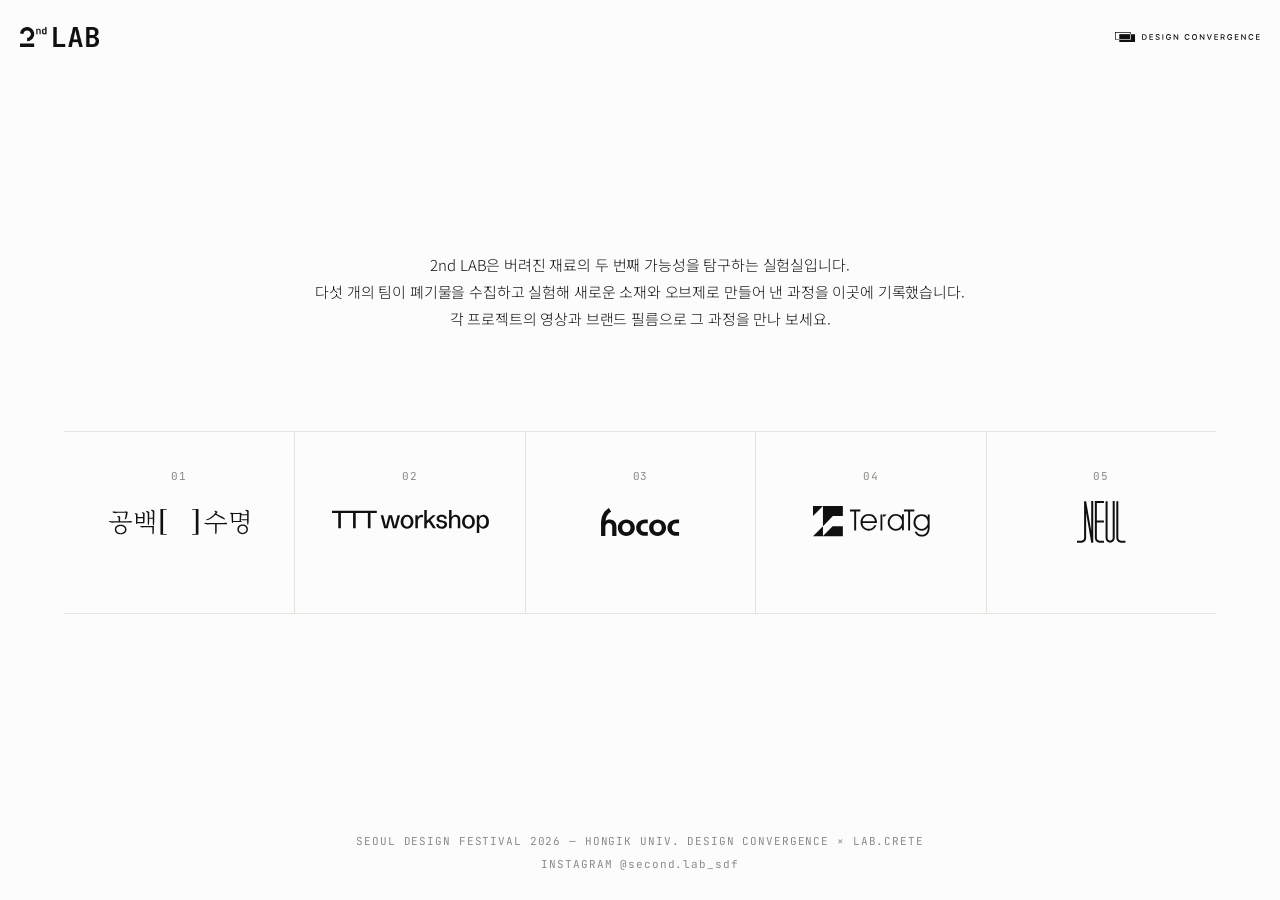
==== commit 060c7197: "Team 1 member Instagram handles; site Instagram in footer; team 2 body text Co-Authored-By: Claude O" ====
--- a/index.html
+++ b/index.html
@@ -15,7 +15,7 @@
 <meta name="twitter:card" content="summary_large_image">
 <link rel="icon" href="./assets/favicon.svg?v=4" type="image/svg+xml">
 <link rel="stylesheet" href="./assets/fonts/fonts.css">
-<link rel="stylesheet" href="./assets/site.css?v=20261111i">
+<link rel="stylesheet" href="./assets/site.css?v=20261126c">
 </head>
 <body data-root="./">
 <header class="top rv" style="--i:0">
@@ -25,7 +25,7 @@
 <main class="home">
   <p class="intro rv" style="--i:3"><span>2nd LAB은 버려진 재료의 두 번째 가능성을 탐구하는 실험실입니다.</span><span>다섯 개의 팀이 폐기물을 수집하고 실험해 새로운 소재와 오브제로 만들어 낸 과정을 이곳에 기록했습니다.</span><span>각 프로젝트의 영상과 브랜드 필름으로 그 과정을 만나 보세요.</span></p>
   <nav class="teams rv" style="--i:4" aria-label="조 선택">
-    <a href="1/"><span class="no mono">01</span><span class="lg" style="--k:0.86" aria-hidden="true"><svg xmlns="http://www.w3.org/2000/svg" viewBox="0 0 6411.75 1183.54" fill="currentColor"><path d="M2360.81 1183.54L2360.81 -0.00L2648.69 -0.00L2648.69 34.00L2482.31 34.00L2482.31 1152.41L2648.69 1152.41L2648.69 1183.54Z"/><path d="M3816.19 1183.54L3816.19 1152.41L3982.58 1152.41L3982.58 34.00L3816.19 34.00L3816.19 -0.00L4104.08 -0.00L4104.08 1183.54Z"/><path d="M736.90 944.65C736.90 842.37 652.05 779.61 534.66 779.61C417.27 779.61 332.42 842.37 332.42 944.65C332.42 1045.77 417.27 1108.54 534.66 1108.54C652.05 1108.54 736.90 1045.77 736.90 944.65M268.50 944.65C268.50 814.48 374.27 727.30 534.66 727.30C695.06 727.30 800.83 814.48 800.83 944.65C800.83 1074.83 695.06 1162.00 534.66 1162.00C374.27 1162.00 268.50 1074.83 268.50 944.65M775.26 177.53L384.73 177.53C335.91 177.53 309.18 191.48 285.93 191.48C254.55 191.48 169.70 158.94 161.57 153.13C161.57 142.67 165.05 115.93 175.51 115.93C191.78 115.93 301.04 125.23 384.73 125.23L690.41 125.23C725.28 125.23 760.15 115.93 772.93 115.93C795.02 115.93 829.89 120.58 841.51 122.91C851.97 126.40 855.46 140.34 855.46 147.32C846.16 244.95 821.75 387.91 778.75 459.98C770.61 475.08 736.90 476.25 720.63 471.60C749.69 390.24 770.61 261.22 775.26 177.53M430.06 382.10L384.73 361.18C384.73 350.72 392.86 326.31 403.32 326.31C426.57 327.47 480.04 335.61 498.63 340.26C511.42 343.74 514.90 350.72 514.90 362.34C514.90 372.80 512.58 393.72 511.42 414.64L509.09 562.26L831.05 562.26C874.05 562.26 935.66 547.15 958.90 547.15C993.77 547.15 1033.29 551.79 1040.26 564.58C1048.40 575.04 1048.40 602.94 1040.26 614.56L244.09 614.56C212.70 614.56 148.78 628.51 137.16 628.51C113.91 628.51 23.25 599.45 0.01 587.83C0.01 565.74 4.65 548.31 16.28 548.31C36.04 548.31 122.05 562.26 244.09 562.26L442.84 562.26L442.84 408.83C442.84 392.56 440.52 386.75 430.06 382.10"/><path d="M1777.76 599.45L1777.76 193.81C1777.76 179.86 1771.95 174.05 1763.82 168.24L1697.57 127.56C1697.57 111.28 1712.67 91.52 1720.81 91.52C1738.25 91.52 1814.96 117.09 1833.55 125.23C1846.34 131.04 1849.83 135.69 1849.83 148.48C1849.83 158.94 1846.34 188.00 1846.34 200.78L1845.18 397.21L2009.06 397.21L2009.06 135.69C2009.06 121.75 2003.25 115.93 1995.11 110.12L1928.86 69.44C1928.86 53.17 1943.97 33.41 1952.11 33.41C1970.71 33.41 2047.42 58.98 2066.01 67.12C2078.80 72.93 2082.28 77.58 2082.28 90.36C2082.28 100.82 2078.80 129.88 2078.80 142.67L2076.48 576.20C2076.48 635.48 2067.18 715.68 2052.07 740.09L2020.68 740.09C2011.39 716.84 2009.06 657.56 2009.06 611.07L2009.06 447.19L1844.02 447.19L1844.02 564.58C1844.02 622.70 1834.71 704.06 1819.61 728.47L1789.39 728.47C1780.09 705.22 1777.76 645.94 1777.76 599.45M2059.04 867.94L2055.55 1045.77C2054.39 1081.80 2047.42 1139.92 2031.15 1159.68L2000.92 1159.68C1995.11 1144.57 1990.46 1117.83 1990.46 1074.83L1990.46 837.72L1655.72 837.72C1604.58 837.72 1572.04 848.18 1552.28 848.18C1539.49 848.18 1450.00 824.93 1431.40 814.48C1431.40 805.18 1439.53 776.12 1448.83 776.12C1462.78 776.12 1552.28 785.42 1655.72 785.42L1925.38 785.42C1957.92 785.42 1974.19 777.28 2003.25 777.28C2023.01 777.28 2036.96 778.44 2047.42 781.93C2059.04 785.42 2063.69 792.39 2063.69 809.83C2063.69 826.10 2059.04 848.18 2059.04 867.94M1561.57 419.30L1308.19 419.30L1308.19 601.77L1561.57 601.77ZM1561.57 601.77M1241.94 614.56L1238.46 268.19C1238.46 254.25 1234.97 251.92 1229.16 248.44C1214.05 241.46 1198.94 236.81 1178.02 229.84C1178.02 217.05 1189.64 196.13 1201.26 196.13C1216.37 196.13 1268.67 201.94 1287.27 205.43C1303.55 210.08 1310.52 214.73 1310.52 225.19C1310.52 232.17 1308.19 244.95 1308.19 257.73L1308.19 369.31L1561.57 369.31L1561.57 234.49C1561.57 220.54 1560.41 215.89 1553.44 211.24C1536.01 199.62 1516.25 189.16 1501.13 182.18C1501.13 169.40 1513.92 150.80 1525.54 150.80C1540.65 150.80 1589.47 161.26 1611.55 167.08C1628.99 171.72 1634.80 176.37 1634.80 186.83C1634.80 193.81 1632.48 206.59 1632.48 219.38L1628.99 601.77C1628.99 627.35 1615.04 644.78 1603.42 651.75L1304.71 651.75C1300.06 669.19 1288.43 685.46 1281.46 691.27L1251.24 691.27C1245.43 676.16 1241.94 650.59 1241.94 614.56"/><path d="M4888.95 263.54C4765.74 399.54 4607.67 498.33 4478.65 516.93C4462.38 514.60 4443.79 485.55 4453.09 484.38C4570.48 462.30 4765.74 317.01 4877.32 167.08C4890.11 149.64 4887.79 142.67 4875.00 134.53L4833.16 101.99C4836.64 92.69 4845.94 75.25 4852.92 75.25C4872.67 75.25 4947.06 104.31 4957.52 108.96C4984.26 124.07 4981.93 143.83 4959.85 174.05C4948.23 190.32 4935.44 206.59 4922.65 222.86L5095.84 313.53C5122.57 328.63 5180.69 346.07 5205.09 360.02C5238.80 378.61 5303.89 420.46 5319.00 443.70C5324.81 455.32 5307.38 478.57 5293.43 484.38C5152.79 407.67 5021.45 336.77 4888.95 263.54M4508.88 709.87C4485.63 709.87 4394.97 680.81 4371.72 669.19C4371.72 647.11 4376.37 629.67 4388.00 629.67C4407.76 629.67 4493.77 643.62 4615.81 643.62L5202.77 643.62C5245.77 643.62 5307.38 628.51 5330.62 628.51C5365.49 628.51 5405.01 633.16 5411.98 645.94C5420.12 656.40 5420.12 684.30 5411.98 695.92L4941.25 695.92L4940.09 984.17C4940.09 1043.45 4931.95 1124.81 4916.84 1148.06L4883.14 1148.06C4873.84 1125.97 4870.35 1059.72 4870.35 1014.39L4870.35 695.92L4615.81 695.92C4584.42 695.92 4520.50 709.87 4508.88 709.87"/><path d="M6308.31 933.03C6308.31 829.59 6231.60 764.50 6131.64 764.50C6031.68 764.50 5956.13 829.59 5956.13 933.03C5956.13 1035.31 6031.68 1099.24 6131.64 1099.24C6231.60 1099.24 6308.31 1035.31 6308.31 933.03M5891.04 933.03C5891.04 800.53 5986.35 712.19 6131.64 712.19C6276.93 712.19 6373.40 800.53 6373.40 933.03C6373.40 1065.53 6276.93 1153.87 6131.64 1153.87C5986.35 1153.87 5891.04 1065.53 5891.04 933.03M5991.00 549.47L6003.79 232.17L5689.97 232.17L5696.94 549.47ZM6075.85 271.68L6053.77 509.95L6047.96 548.31C6053.77 550.63 6078.17 556.44 6082.82 559.93C6086.31 563.42 6083.99 588.99 6080.50 600.61L5692.29 600.61C5688.81 614.56 5682.99 630.83 5674.86 641.29L5645.80 641.29C5638.82 622.70 5635.34 598.29 5633.01 548.31L5614.42 244.95C5613.25 232.17 5570.25 221.70 5559.79 214.73C5560.95 204.27 5570.25 175.21 5576.06 175.21C5603.96 175.21 5660.91 181.02 5691.13 181.02L5965.43 181.02C5985.19 181.02 6000.30 174.05 6010.76 174.05C6024.71 174.05 6052.60 176.37 6064.23 178.70C6079.34 179.86 6083.99 193.81 6082.82 206.59L6079.34 236.81C6095.61 237.97 6161.86 241.46 6211.84 239.14L6337.37 236.81L6337.37 136.85C6337.37 121.75 6331.56 115.93 6323.42 110.12L6257.17 69.44C6257.17 53.17 6272.28 33.41 6280.41 33.41C6300.17 33.41 6376.89 58.98 6395.48 67.12C6408.27 72.93 6411.75 77.58 6411.75 90.36C6411.75 100.82 6408.27 129.88 6408.27 142.67L6405.94 552.96C6405.94 612.24 6396.65 692.44 6381.54 716.84L6348.99 716.84C6339.69 693.60 6337.37 634.32 6337.37 587.83L6337.37 519.25L6211.84 521.58C6189.76 521.58 6161.86 527.39 6151.40 527.39C6129.32 527.39 6081.66 508.79 6065.39 497.17C6065.39 483.22 6068.88 469.27 6075.85 469.27C6081.66 469.27 6157.21 473.92 6211.84 471.60L6337.37 469.27L6337.37 286.79L6211.84 289.12C6189.76 289.12 6161.86 294.93 6151.40 294.93C6132.80 294.93 6096.77 283.30 6075.85 271.68"/></svg></span><span class="sr">1조</span><span class="tt">Empty [ ] Lifespan#001</span></a>
+    <a href="1/"><span class="no mono">01</span><span class="lg" style="--k:0.86" aria-hidden="true"><svg xmlns="http://www.w3.org/2000/svg" viewBox="0 0 6411.75 1183.54" fill="currentColor"><path d="M2360.81 1183.54L2360.81 -0.00L2648.69 -0.00L2648.69 34.00L2482.31 34.00L2482.31 1152.41L2648.69 1152.41L2648.69 1183.54Z"/><path d="M3816.19 1183.54L3816.19 1152.41L3982.58 1152.41L3982.58 34.00L3816.19 34.00L3816.19 -0.00L4104.08 -0.00L4104.08 1183.54Z"/><path d="M736.90 944.65C736.90 842.37 652.05 779.61 534.66 779.61C417.27 779.61 332.42 842.37 332.42 944.65C332.42 1045.77 417.27 1108.54 534.66 1108.54C652.05 1108.54 736.90 1045.77 736.90 944.65M268.50 944.65C268.50 814.48 374.27 727.30 534.66 727.30C695.06 727.30 800.83 814.48 800.83 944.65C800.83 1074.83 695.06 1162.00 534.66 1162.00C374.27 1162.00 268.50 1074.83 268.50 944.65M775.26 177.53L384.73 177.53C335.91 177.53 309.18 191.48 285.93 191.48C254.55 191.48 169.70 158.94 161.57 153.13C161.57 142.67 165.05 115.93 175.51 115.93C191.78 115.93 301.04 125.23 384.73 125.23L690.41 125.23C725.28 125.23 760.15 115.93 772.93 115.93C795.02 115.93 829.89 120.58 841.51 122.91C851.97 126.40 855.46 140.34 855.46 147.32C846.16 244.95 821.75 387.91 778.75 459.98C770.61 475.08 736.90 476.25 720.63 471.60C749.69 390.24 770.61 261.22 775.26 177.53M430.06 382.10L384.73 361.18C384.73 350.72 392.86 326.31 403.32 326.31C426.57 327.47 480.04 335.61 498.63 340.26C511.42 343.74 514.90 350.72 514.90 362.34C514.90 372.80 512.58 393.72 511.42 414.64L509.09 562.26L831.05 562.26C874.05 562.26 935.66 547.15 958.90 547.15C993.77 547.15 1033.29 551.79 1040.26 564.58C1048.40 575.04 1048.40 602.94 1040.26 614.56L244.09 614.56C212.70 614.56 148.78 628.51 137.16 628.51C113.91 628.51 23.25 599.45 0.01 587.83C0.01 565.74 4.65 548.31 16.28 548.31C36.04 548.31 122.05 562.26 244.09 562.26L442.84 562.26L442.84 408.83C442.84 392.56 440.52 386.75 430.06 382.10"/><path d="M1777.76 599.45L1777.76 193.81C1777.76 179.86 1771.95 174.05 1763.82 168.24L1697.57 127.56C1697.57 111.28 1712.67 91.52 1720.81 91.52C1738.25 91.52 1814.96 117.09 1833.55 125.23C1846.34 131.04 1849.83 135.69 1849.83 148.48C1849.83 158.94 1846.34 188.00 1846.34 200.78L1845.18 397.21L2009.06 397.21L2009.06 135.69C2009.06 121.75 2003.25 115.93 1995.11 110.12L1928.86 69.44C1928.86 53.17 1943.97 33.41 1952.11 33.41C1970.71 33.41 2047.42 58.98 2066.01 67.12C2078.80 72.93 2082.28 77.58 2082.28 90.36C2082.28 100.82 2078.80 129.88 2078.80 142.67L2076.48 576.20C2076.48 635.48 2067.18 715.68 2052.07 740.09L2020.68 740.09C2011.39 716.84 2009.06 657.56 2009.06 611.07L2009.06 447.19L1844.02 447.19L1844.02 564.58C1844.02 622.70 1834.71 704.06 1819.61 728.47L1789.39 728.47C1780.09 705.22 1777.76 645.94 1777.76 599.45M2059.04 867.94L2055.55 1045.77C2054.39 1081.80 2047.42 1139.92 2031.15 1159.68L2000.92 1159.68C1995.11 1144.57 1990.46 1117.83 1990.46 1074.83L1990.46 837.72L1655.72 837.72C1604.58 837.72 1572.04 848.18 1552.28 848.18C1539.49 848.18 1450.00 824.93 1431.40 814.48C1431.40 805.18 1439.53 776.12 1448.83 776.12C1462.78 776.12 1552.28 785.42 1655.72 785.42L1925.38 785.42C1957.92 785.42 1974.19 777.28 2003.25 777.28C2023.01 777.28 2036.96 778.44 2047.42 781.93C2059.04 785.42 2063.69 792.39 2063.69 809.83C2063.69 826.10 2059.04 848.18 2059.04 867.94M1561.57 419.30L1308.19 419.30L1308.19 601.77L1561.57 601.77ZM1561.57 601.77M1241.94 614.56L1238.46 268.19C1238.46 254.25 1234.97 251.92 1229.16 248.44C1214.05 241.46 1198.94 236.81 1178.02 229.84C1178.02 217.05 1189.64 196.13 1201.26 196.13C1216.37 196.13 1268.67 201.94 1287.27 205.43C1303.55 210.08 1310.52 214.73 1310.52 225.19C1310.52 232.17 1308.19 244.95 1308.19 257.73L1308.19 369.31L1561.57 369.31L1561.57 234.49C1561.57 220.54 1560.41 215.89 1553.44 211.24C1536.01 199.62 1516.25 189.16 1501.13 182.18C1501.13 169.40 1513.92 150.80 1525.54 150.80C1540.65 150.80 1589.47 161.26 1611.55 167.08C1628.99 171.72 1634.80 176.37 1634.80 186.83C1634.80 193.81 1632.48 206.59 1632.48 219.38L1628.99 601.77C1628.99 627.35 1615.04 644.78 1603.42 651.75L1304.71 651.75C1300.06 669.19 1288.43 685.46 1281.46 691.27L1251.24 691.27C1245.43 676.16 1241.94 650.59 1241.94 614.56"/><path d="M4888.95 263.54C4765.74 399.54 4607.67 498.33 4478.65 516.93C4462.38 514.60 4443.79 485.55 4453.09 484.38C4570.48 462.30 4765.74 317.01 4877.32 167.08C4890.11 149.64 4887.79 142.67 4875.00 134.53L4833.16 101.99C4836.64 92.69 4845.94 75.25 4852.92 75.25C4872.67 75.25 4947.06 104.31 4957.52 108.96C4984.26 124.07 4981.93 143.83 4959.85 174.05C4948.23 190.32 4935.44 206.59 4922.65 222.86L5095.84 313.53C5122.57 328.63 5180.69 346.07 5205.09 360.02C5238.80 378.61 5303.89 420.46 5319.00 443.70C5324.81 455.32 5307.38 478.57 5293.43 484.38C5152.79 407.67 5021.45 336.77 4888.95 263.54M4508.88 709.87C4485.63 709.87 4394.97 680.81 4371.72 669.19C4371.72 647.11 4376.37 629.67 4388.00 629.67C4407.76 629.67 4493.77 643.62 4615.81 643.62L5202.77 643.62C5245.77 643.62 5307.38 628.51 5330.62 628.51C5365.49 628.51 5405.01 633.16 5411.98 645.94C5420.12 656.40 5420.12 684.30 5411.98 695.92L4941.25 695.92L4940.09 984.17C4940.09 1043.45 4931.95 1124.81 4916.84 1148.06L4883.14 1148.06C4873.84 1125.97 4870.35 1059.72 4870.35 1014.39L4870.35 695.92L4615.81 695.92C4584.42 695.92 4520.50 709.87 4508.88 709.87"/><path d="M6308.31 933.03C6308.31 829.59 6231.60 764.50 6131.64 764.50C6031.68 764.50 5956.13 829.59 5956.13 933.03C5956.13 1035.31 6031.68 1099.24 6131.64 1099.24C6231.60 1099.24 6308.31 1035.31 6308.31 933.03M5891.04 933.03C5891.04 800.53 5986.35 712.19 6131.64 712.19C6276.93 712.19 6373.40 800.53 6373.40 933.03C6373.40 1065.53 6276.93 1153.87 6131.64 1153.87C5986.35 1153.87 5891.04 1065.53 5891.04 933.03M5991.00 549.47L6003.79 232.17L5689.97 232.17L5696.94 549.47ZM6075.85 271.68L6053.77 509.95L6047.96 548.31C6053.77 550.63 6078.17 556.44 6082.82 559.93C6086.31 563.42 6083.99 588.99 6080.50 600.61L5692.29 600.61C5688.81 614.56 5682.99 630.83 5674.86 641.29L5645.80 641.29C5638.82 622.70 5635.34 598.29 5633.01 548.31L5614.42 244.95C5613.25 232.17 5570.25 221.70 5559.79 214.73C5560.95 204.27 5570.25 175.21 5576.06 175.21C5603.96 175.21 5660.91 181.02 5691.13 181.02L5965.43 181.02C5985.19 181.02 6000.30 174.05 6010.76 174.05C6024.71 174.05 6052.60 176.37 6064.23 178.70C6079.34 179.86 6083.99 193.81 6082.82 206.59L6079.34 236.81C6095.61 237.97 6161.86 241.46 6211.84 239.14L6337.37 236.81L6337.37 136.85C6337.37 121.75 6331.56 115.93 6323.42 110.12L6257.17 69.44C6257.17 53.17 6272.28 33.41 6280.41 33.41C6300.17 33.41 6376.89 58.98 6395.48 67.12C6408.27 72.93 6411.75 77.58 6411.75 90.36C6411.75 100.82 6408.27 129.88 6408.27 142.67L6405.94 552.96C6405.94 612.24 6396.65 692.44 6381.54 716.84L6348.99 716.84C6339.69 693.60 6337.37 634.32 6337.37 587.83L6337.37 519.25L6211.84 521.58C6189.76 521.58 6161.86 527.39 6151.40 527.39C6129.32 527.39 6081.66 508.79 6065.39 497.17C6065.39 483.22 6068.88 469.27 6075.85 469.27C6081.66 469.27 6157.21 473.92 6211.84 471.60L6337.37 469.27L6337.37 286.79L6211.84 289.12C6189.76 289.12 6161.86 294.93 6151.40 294.93C6132.80 294.93 6096.77 283.30 6075.85 271.68"/></svg></span><span class="sr">1조</span><span class="tt">Empty [ ] Lifespan</span></a>
     <a href="2/"><span class="no mono">02</span><span class="lg" style="--k:0.77" aria-hidden="true"><svg xmlns="http://www.w3.org/2000/svg" viewBox="0 0 1519.45 223.57" fill="currentColor"><path d="M1459.59 66.01C1453.36 66.01 1447.60 67.70 1442.32 71.09C1437.12 74.41 1432.94 79.53 1429.78 86.47C1426.71 93.41 1425.17 102.32 1425.17 113.20C1425.17 129.37 1428.48 141.40 1435.11 149.28C1441.81 157.09 1449.89 160.99 1459.35 160.99C1469.45 160.99 1477.65 156.85 1483.96 148.57C1490.27 140.29 1493.42 128.50 1493.42 113.20C1493.42 98.30 1490.35 86.71 1484.20 78.43C1478.12 70.15 1469.92 66.01 1459.59 66.01M1466.92 46.73C1477.41 46.73 1486.60 49.45 1494.49 54.89C1502.37 60.33 1508.48 68.06 1512.82 78.07C1517.24 88.09 1519.45 99.96 1519.45 113.68C1519.45 127.48 1517.24 139.39 1512.82 149.40C1508.41 159.34 1502.25 166.99 1494.37 172.35C1486.48 177.71 1477.29 180.39 1466.81 180.39C1458.13 180.39 1449.81 178.26 1441.85 174.01C1435.17 170.44 1429.77 164.90 1425.64 157.39L1425.64 223.57L1401.98 223.57L1401.98 49.68L1424.70 49.68L1424.70 72.75C1428.42 64.16 1434.01 57.73 1441.49 53.47C1449.38 48.97 1457.86 46.73 1466.92 46.73"/><path d="M1321.30 161.23C1332.49 161.23 1341.33 156.97 1347.79 148.45C1354.26 139.86 1357.49 128.23 1357.49 113.56C1357.49 98.81 1354.26 87.18 1347.79 78.66C1341.33 70.15 1332.49 65.89 1321.30 65.89C1310.10 65.89 1301.27 70.15 1294.80 78.66C1288.33 87.18 1285.10 98.81 1285.10 113.56C1285.10 128.23 1288.33 139.86 1294.80 148.45C1301.27 156.97 1310.10 161.23 1321.30 161.23M1321.30 180.39C1309.07 180.39 1298.27 177.55 1288.88 171.88C1279.58 166.20 1272.32 158.35 1267.12 148.34C1261.91 138.32 1259.31 126.73 1259.31 113.56C1259.31 100.39 1261.91 88.80 1267.12 78.78C1272.32 68.77 1279.58 60.92 1288.88 55.24C1298.27 49.56 1309.07 46.73 1321.30 46.73C1333.52 46.73 1344.28 49.56 1353.59 55.24C1362.97 60.92 1370.27 68.77 1375.47 78.78C1380.68 88.80 1383.28 100.39 1383.28 113.56C1383.28 126.73 1380.68 138.32 1375.47 148.34C1370.27 158.35 1362.97 166.20 1353.59 171.88C1344.28 177.55 1333.52 180.39 1321.30 180.39"/><path d="M1157.58 70.33C1160.98 64.02 1165.67 58.75 1171.65 54.53C1178.99 49.33 1187.94 46.72 1198.50 46.72C1207.73 46.72 1215.54 48.81 1221.92 52.99C1228.39 57.17 1233.32 63.05 1236.71 70.62C1240.18 78.19 1241.92 87.22 1241.92 97.71L1241.92 177.43L1217.90 177.43L1217.90 99.95C1217.90 89.23 1216.05 80.91 1212.34 75.00C1208.64 69.00 1201.97 66.00 1192.35 66.00C1181.79 66.00 1173.35 69.83 1167.04 77.48C1160.73 85.13 1157.58 96.60 1157.58 111.90L1157.58 177.43L1133.56 177.43L1133.56 0.00L1157.58 0.00Z"/><path d="M1062.46 180.39C1053.08 180.39 1044.48 178.90 1036.67 175.90C1028.87 172.90 1022.36 168.37 1017.16 162.30C1012.03 156.14 1008.64 148.30 1006.98 138.75L1030.88 134.14C1031.67 143.37 1034.82 150.27 1040.34 154.84C1045.94 159.42 1053.08 161.70 1061.75 161.70C1070.43 161.70 1077.17 159.65 1081.98 155.55C1086.87 151.37 1089.31 146.37 1089.31 140.53C1089.31 135.48 1087.54 131.42 1083.99 128.35C1080.52 125.27 1075.20 123.10 1068.02 121.84L1053.59 119.12C1049.33 118.41 1044.84 117.38 1040.11 116.04C1035.45 114.62 1031.08 112.65 1026.98 110.13C1022.95 107.61 1019.64 104.25 1017.04 100.08C1014.52 95.89 1013.25 90.61 1013.25 84.22C1013.25 75.79 1015.46 68.85 1019.88 63.41C1024.29 57.88 1030.21 53.75 1037.62 50.99C1045.11 48.15 1053.31 46.73 1062.23 46.73C1071.45 46.73 1079.61 48.15 1086.71 50.99C1093.81 53.82 1099.60 57.93 1104.10 63.29C1108.67 68.57 1111.67 75.04 1113.09 82.69L1088.49 87.66C1087.93 83.24 1086.71 79.37 1084.82 76.06C1082.93 72.67 1080.17 70.03 1076.54 68.14C1072.91 66.24 1068.14 65.30 1062.23 65.30C1055.29 65.30 1049.37 66.76 1044.48 69.68C1039.67 72.51 1037.27 76.77 1037.27 82.45C1037.27 85.76 1038.17 88.60 1039.99 90.97C1041.88 93.25 1044.60 95.15 1048.15 96.64C1051.70 98.06 1056.07 99.33 1061.28 100.43L1076.30 103.50C1083.00 104.77 1089.20 106.74 1094.87 109.42C1100.63 112.02 1105.24 115.73 1108.71 120.54C1112.26 125.27 1114.04 131.54 1114.04 139.35C1114.04 147.94 1111.83 155.32 1107.41 161.47C1103.00 167.62 1096.92 172.31 1089.20 175.54C1081.47 178.78 1072.56 180.39 1062.46 180.39"/><path d="M893.42 177.43L893.42 0.00L917.44 0.00L917.44 104.69L974.57 49.68L1005.20 49.68L953.75 97.94L1006.51 177.43L978.71 177.43L936.83 114.27L917.44 132.37L917.44 177.43Z"/><path d="M869.63 46.73C871.92 46.73 874.20 46.92 876.49 47.32C878.78 47.71 880.95 48.38 883.00 49.33L880.27 71.21C875.78 69.79 871.32 69.08 866.91 69.08C863.91 69.08 860.36 69.67 856.26 70.86C852.24 71.96 848.34 74.13 844.55 77.36C840.77 80.60 837.57 85.37 834.97 91.68C832.45 97.91 831.19 106.11 831.19 116.28L831.19 177.44L807.17 177.44L807.17 49.68L830.00 49.68L830.00 72.10C833.83 64.02 839.23 57.84 846.21 53.59C853.78 49.01 861.58 46.73 869.63 46.73"/><path d="M726.49 161.23C737.69 161.23 746.52 156.97 752.99 148.45C759.45 139.86 762.69 128.23 762.69 113.56C762.69 98.81 759.45 87.18 752.99 78.66C746.52 70.15 737.69 65.89 726.49 65.89C715.29 65.89 706.46 70.15 699.99 78.66C693.53 87.18 690.29 98.81 690.29 113.56C690.29 128.23 693.53 139.86 699.99 148.45C706.46 156.97 715.29 161.23 726.49 161.23M726.49 180.39C714.27 180.39 703.46 177.55 694.08 171.88C684.77 166.20 677.52 158.35 672.31 148.34C667.11 138.32 664.51 126.73 664.51 113.56C664.51 100.39 667.11 88.80 672.31 78.78C677.52 68.77 684.77 60.92 694.08 55.24C703.46 49.56 714.27 46.73 726.49 46.73C738.71 46.73 749.48 49.56 758.78 55.24C768.17 60.92 775.46 68.77 780.67 78.78C785.87 88.80 788.48 100.39 788.48 113.56C788.48 126.73 785.87 138.32 780.67 148.34C775.46 158.35 768.17 166.20 758.78 171.88C749.48 177.55 738.71 180.39 726.49 180.39"/><path d="M522.59 157.44L549.53 49.68L580.87 49.68L607.98 157.02L634.10 49.68L658.83 49.68L624.52 177.43L590.81 177.43L565.08 71.66L539.24 177.43L505.52 177.43L471.22 49.68L496.53 49.68Z"/><path d="M433.80 7.09L433.80 28.27L372.88 28.27L372.88 177.43L347.45 177.43L347.45 28.27L229.50 28.27L229.50 177.43L204.07 177.43L204.07 28.27L86.11 28.27L86.11 177.43L60.68 177.43L60.68 28.27L0.00 28.27L0.00 7.09Z"/></svg></span><span class="sr">2조</span><span class="tt">Indoor Shade</span></a>
     <a href="3/"><span class="no mono">03</span><span class="lg" style="--k:0.93" aria-hidden="true"><svg xmlns="http://www.w3.org/2000/svg" viewBox="0 0 380.66 135.99" fill="currentColor"><path d="M123.60 118.45C111.01 118.45 103.21 108.55 103.21 95.95C103.21 83.37 111.01 73.47 123.60 73.47C136.20 73.47 143.99 83.37 143.99 95.95C143.99 108.55 136.20 118.45 123.60 118.45M123.60 55.94C99.92 55.94 82.38 73.62 82.38 95.95C82.38 118.45 99.92 135.98 123.60 135.98C147.29 135.98 164.83 118.45 164.83 95.95C164.83 73.47 147.29 55.94 123.60 55.94"/><path d="M214.49 74.40L228.11 74.40L228.11 56.13L214.49 56.13C189.81 56.13 171.53 73.62 171.53 95.95C171.53 118.45 189.81 135.79 214.49 135.79L228.11 135.79L228.11 117.51L214.49 117.51C201.37 117.51 193.24 108.14 193.24 95.95C193.24 83.78 201.37 74.40 214.49 74.40"/><path d="M367.04 74.40L380.66 74.40L380.66 56.13L367.04 56.13C342.36 56.13 324.08 73.62 324.08 95.95C324.08 118.45 342.36 135.79 367.04 135.79L380.66 135.79L380.66 117.51L367.04 117.51C353.92 117.51 345.79 108.14 345.79 95.95C345.79 83.78 353.92 74.40 367.04 74.40"/><path d="M275.96 118.45C263.37 118.45 255.58 108.55 255.58 95.95C255.58 83.37 263.37 73.47 275.96 73.47C288.56 73.47 296.35 83.37 296.35 95.95C296.35 108.55 288.56 118.45 275.96 118.45M275.96 55.94C252.28 55.94 234.74 73.62 234.74 95.95C234.74 118.45 252.28 135.98 275.96 135.98C299.65 135.98 317.19 118.45 317.19 95.95C317.19 73.47 299.65 55.94 275.96 55.94"/><path d="M75.22 90.25L75.22 135.99L54.68 135.99L54.68 90.25C54.68 80.97 47.19 73.46 37.89 73.46C33.65 73.46 29.72 75.02 26.74 77.59C23.13 80.69 21.21 85.32 21.24 90.08C21.25 91.62 21.25 93.16 21.25 94.68L21.25 135.99L0.33 135.99L0.33 89.13C0.18 60.20 0.00 24.20 38.18 0.00L49.36 17.66C30.41 29.66 24.17 45.20 22.15 62.36C28.26 57.85 35.58 55.93 42.39 55.93C64.43 55.93 75.22 71.37 75.22 90.25"/></svg></span><span class="sr">3조</span><span class="tt">호콕, 콕콕</span></a>
     <a href="4/"><span class="no mono">04</span><span class="lg" style="--k:1.02" aria-hidden="true"><svg xmlns="http://www.w3.org/2000/svg" viewBox="0 0 629.00 165.00" fill="currentColor"><path d="M199.42 29.40L222.21 29.40L222.21 132.00L232.63 132.00L232.63 29.40L255.42 29.40L255.42 19.00L199.42 19.00Z"/><path d="M267.38 82.21L267.44 81.77C268.75 72.90 272.40 65.73 278.27 60.47L278.29 60.49C284.18 55.25 291.45 52.60 299.91 52.60C309.00 52.60 316.48 55.08 322.16 59.95C327.81 64.82 331.74 72.16 333.86 81.75L333.96 82.21ZM333.17 56.23C324.94 47.33 314.60 43.00 301.58 43.00C288.56 43.00 277.53 47.27 269.13 55.70C260.82 64.02 256.42 75.16 256.42 87.88C256.42 100.60 260.78 110.95 269.40 119.75C278.00 128.54 288.66 133.00 301.11 133.00C310.47 133.00 318.86 130.45 325.98 125.42C332.62 120.75 337.94 114.08 341.83 105.59L342.46 104.21L330.68 104.21L330.40 104.75C327.57 110.40 323.59 114.90 318.58 118.14C313.32 121.51 307.33 123.22 300.79 123.22C291.53 123.22 283.69 120.28 277.53 114.45C271.32 108.61 267.85 100.88 267.16 91.49L267.12 91.08L345.42 91.08L345.42 90.10L345.40 90.08C345.28 76.27 341.18 64.88 333.17 56.23"/><path d="M479.97 87.87C479.82 97.53 476.51 105.94 470.12 112.83C463.50 119.99 455.92 123.46 446.97 123.46C438.01 123.46 429.91 120.07 423.41 113.38C416.73 106.49 413.61 98.64 413.61 88.66C413.61 78.67 416.92 69.82 423.45 62.91C429.99 56.01 438.01 52.52 447.30 52.52L447.30 52.54C455.87 52.54 463.54 56.03 470.08 62.94C476.64 69.82 479.97 78.00 479.97 87.23ZM479.99 59.56L479.97 59.58L479.27 58.60C475.67 53.60 471.09 49.69 465.66 47.02C460.23 44.35 454.15 43.00 447.63 43.00C434.93 43.00 424.20 47.36 415.73 55.97C407.28 64.56 403.00 75.41 403.00 88.21C403.00 101.00 407.21 111.54 415.48 120.09C423.76 128.66 434.25 133.00 446.69 133.00C453.35 133.00 459.68 131.59 465.48 128.78C471.27 125.98 475.92 122.07 479.29 117.17L479.99 116.13L479.99 130.72L490.00 130.72L490.00 44.88L479.99 44.88Z"/><path d="M546.42 19.00L490.42 19.00L490.42 29.40L513.20 29.40L513.20 132.00L523.64 132.00L523.64 29.40L546.42 29.40Z"/><path d="M608.92 113.57C602.35 120.43 594.66 123.91 586.08 123.91C576.96 123.91 569.08 120.43 562.66 113.61C556.22 106.78 552.97 98.18 552.97 88.10L552.97 87.71C553.04 78.13 556.32 69.94 562.72 63.37C569.10 56.81 577.18 53.34 586.10 53.34C595.01 53.34 602.62 56.89 609.10 63.89C615.56 70.88 618.83 79.42 618.83 89.29C618.83 98.53 615.50 106.68 608.92 113.57M618.97 60.91L618.27 59.95C614.25 54.49 609.57 50.44 604.36 47.86C599.17 45.29 592.88 44.00 585.70 44.00C573.37 44.00 562.92 48.31 554.58 56.81C546.12 65.43 542.00 75.79 542.00 88.49C542.00 101.18 546.27 111.99 554.72 120.51C563.17 129.04 573.94 133.35 586.70 133.35C593.04 133.35 598.91 131.90 604.14 129.06C609.39 126.19 614.15 121.90 618.27 116.28L618.97 115.32L618.97 118.80C618.97 129.76 615.95 138.63 609.98 145.20C603.99 151.80 595.95 155.13 586.08 155.13C579.75 155.13 574.31 153.71 569.90 150.88C565.71 148.21 562.70 144.48 560.96 139.82L560.73 139.18L548.67 139.18L549.06 140.44C551.27 147.60 555.62 153.45 561.96 157.84C568.87 162.60 577.24 165.00 586.88 165.00C599.95 165.00 610.35 160.79 617.78 152.46C625.21 144.11 629.00 132.35 629.00 117.49L629.00 46.03L618.97 46.03Z"/><path d="M364.00 132.00L374.00 132.00L374.00 46.00L364.00 46.00Z"/><path d="M377.00 46.00L377.00 56.00L387.00 56.00L397.00 46.00L387.00 46.00Z"/><path d="M53.67 108.67L107.33 54.33L161.00 54.33L161.00 0.00L53.67 0.00Z"/><path d="M0.00 54.33L53.67 0.00L0.00 0.00Z"/><path d="M53.67 161.33L53.67 108.67L0.00 163.00L52.00 163.00L53.67 163.00L106.00 163.00L161.00 163.00L161.00 109.00L106.00 109.00Z"/></svg></span><span class="sr">4조</span><span class="tt">TeraTg: TENO</span></a>
@@ -34,6 +34,7 @@
 </main>
 <footer class="foot mono rv" style="--i:9">
   <span>Seoul Design Festival 2026 — Hongik Univ. Design Convergence × LAB.CRETE</span>
+  <span class="ig-site">Instagram <b>@second.lab_sdf</b></span>
 </footer>
 <script src="./assets/site.js?v=20261111f" defer></script>
 </body>
--- a/assets/site.css
+++ b/assets/site.css
@@ -174,7 +174,11 @@
 /* 썸네일이 있는 영상: 사진을 꽉 채우고 재생 표시는 흰색 */
 .film.has-poster { background-size: cover; background-position: center; }
 .film.has-poster .play { color: #fff; text-shadow: 0 1px 8px rgba(0,0,0,.35); }
-.film.has-poster .play .tri { filter: drop-shadow(0 1px 6px rgba(0,0,0,.35)); }
+.film.has-poster .play .tri { filter: drop-shadow(0 0 6px rgba(0,0,0,.55)); }
+/* 11/19: 썸네일 속 로고와 겹치지 않게 재생 표시를 왼쪽 아래로, 글자는 숨김(읽기 도구용으로만 남김) */
+.film.has-poster .play { align-items: flex-start; justify-content: flex-end; padding: 0 0 clamp(14px, 2.2vw, 28px) clamp(16px, 2.4vw, 32px); }
+.film.has-poster .play .lbl { position: absolute; width: 1px; height: 1px; overflow: hidden; clip: rect(0 0 0 0); white-space: nowrap; }
+.film.has-poster .play .tri { border-left-width: 16px; border-top-width: 10px; border-bottom-width: 10px; }
 .film .play[disabled] .tri { border-left-color: transparent; width: 22px; height: 1px; border: 0; background: currentColor; }
 .film figcaption { position: absolute; left: 16px; bottom: 14px; color: var(--sub); pointer-events: none; }
 
@@ -196,8 +200,8 @@
 .about .text .tbox, .about .text .lead:last-of-type, .about .text .body { margin-bottom: clamp(40px, 6vh, 72px); }
 .about .text .lead:has(+ .body) { margin-bottom: 0; }
 .film.reel { margin-top: 0; aspect-ratio: 4 / 3; }
-/* 브랜드 필름 4:3 통일 (11/11). 16:9 유튜브를 4:3 박스에 넣을 때: 높이를 꽉 채우고 가운데만 보이게 자름 (16/9 ÷ 4/3 = 133.3%) */
-.film.reel iframe { width: 133.34%; left: -16.67%; }
+/* 브랜드 필름 4:3 (11/20): 5개 모두 유튜브에 4:3으로 올라가 있어 자르지 않음. 예전 133% 확대는 제목·조작 막대까지 잘랐음 */
+.film.reel iframe { width: 100%; left: 0; }
 .about .tbox { min-height: clamp(180px, 22vh, 260px); background: #ECECEC; display: flex; align-items: center; justify-content: center; }
 .about .lead { font-size: clamp(18px, 1.15vw, 22px); line-height: 1.75; font-weight: 400; letter-spacing: -0.02em; }
 .about .body { margin-top: clamp(20px, 3vh, 32px); opacity: .72; font-weight: 300; }
@@ -230,6 +234,9 @@
 
 /* ---------- small screens ---------- */
 @media (max-width: 720px) {
+  /* 11/19: 모바일에서는 재생 표시를 작게 */
+  .film.has-poster .play { padding: 0 0 10px 12px; }
+  .film.has-poster .play .tri { border-left-width: 10px; border-top-width: 6px; border-bottom-width: 6px; }
   .home .intro span { display: inline; }
   .home .intro span + span::before { content: " "; }
   .home .intro { font-size: 14px; text-align: justify; text-wrap: wrap; word-break: break-all; margin-top: max(48px, calc(40svh - 171px)); }
@@ -255,13 +262,16 @@
   .about .text dl { order: 3; margin-top: 0; margin-bottom: 0; }
   .about .text .tbox, .about .text .lead:last-of-type, .about .text .body { margin-bottom: 0; }
   .about .text .lead:first-child { margin-top: 0; }
-  .about .reel { align-self: auto; }
+  /* 11/20: 폰에서 브랜드 필름이 사라지던 문제. 세로로 늘이기(stretch)를 쓰면 일부 폰 브라우저(사파리 등)가 4:3 높이를 0으로 계산함 → 너비를 꽉 채우고 높이는 비율로만 */
+  .about .reel { align-self: start; justify-self: stretch; width: 100%; height: auto; min-height: 0; }
   .foot { flex-direction: column; gap: 6px; }
   .team ~ .foot { align-items: center; }
   .foot .keys { display: none; }
   .bar .mark { width: 72px; }
   .bar .back span { display: none; }
   .switch { grid-template-columns: 1fr; }
+  /* 11/20: 폰에서는 '다른 프로젝트 보기' 글자 숨김(읽기 도구용으로만 남김) */
+  .switch .label { position: absolute; width: 1px; height: 1px; overflow: hidden; clip: rect(0 0 0 0); white-space: nowrap; }
   .switch ol { gap: 10px; justify-self: center; }
 }
 
@@ -275,3 +285,10 @@
   ::view-transition-group(*), ::view-transition-old(*), ::view-transition-new(*) { animation: none !important; }
   * { transition: none !important; }
 }
+
+/* 11/26: 1조 멤버 인스타 아이디 표시(링크 없음). 한 사람씩 한 줄, 아이디는 회색 */
+.about dd .pp { display: block; }
+.about dd .ig { margin-left: .6em; color: var(--sub); }
+/* 11/26: 모든 페이지 푸터에 2nd LAB 인스타 아이디 한 줄(링크 없음). 기존 문구 아래 가운데 */
+.foot:has(.ig-site) { flex-direction: column; align-items: center; gap: 6px; }
+.foot .ig-site b { font-weight: inherit; text-transform: none; color: inherit; }
